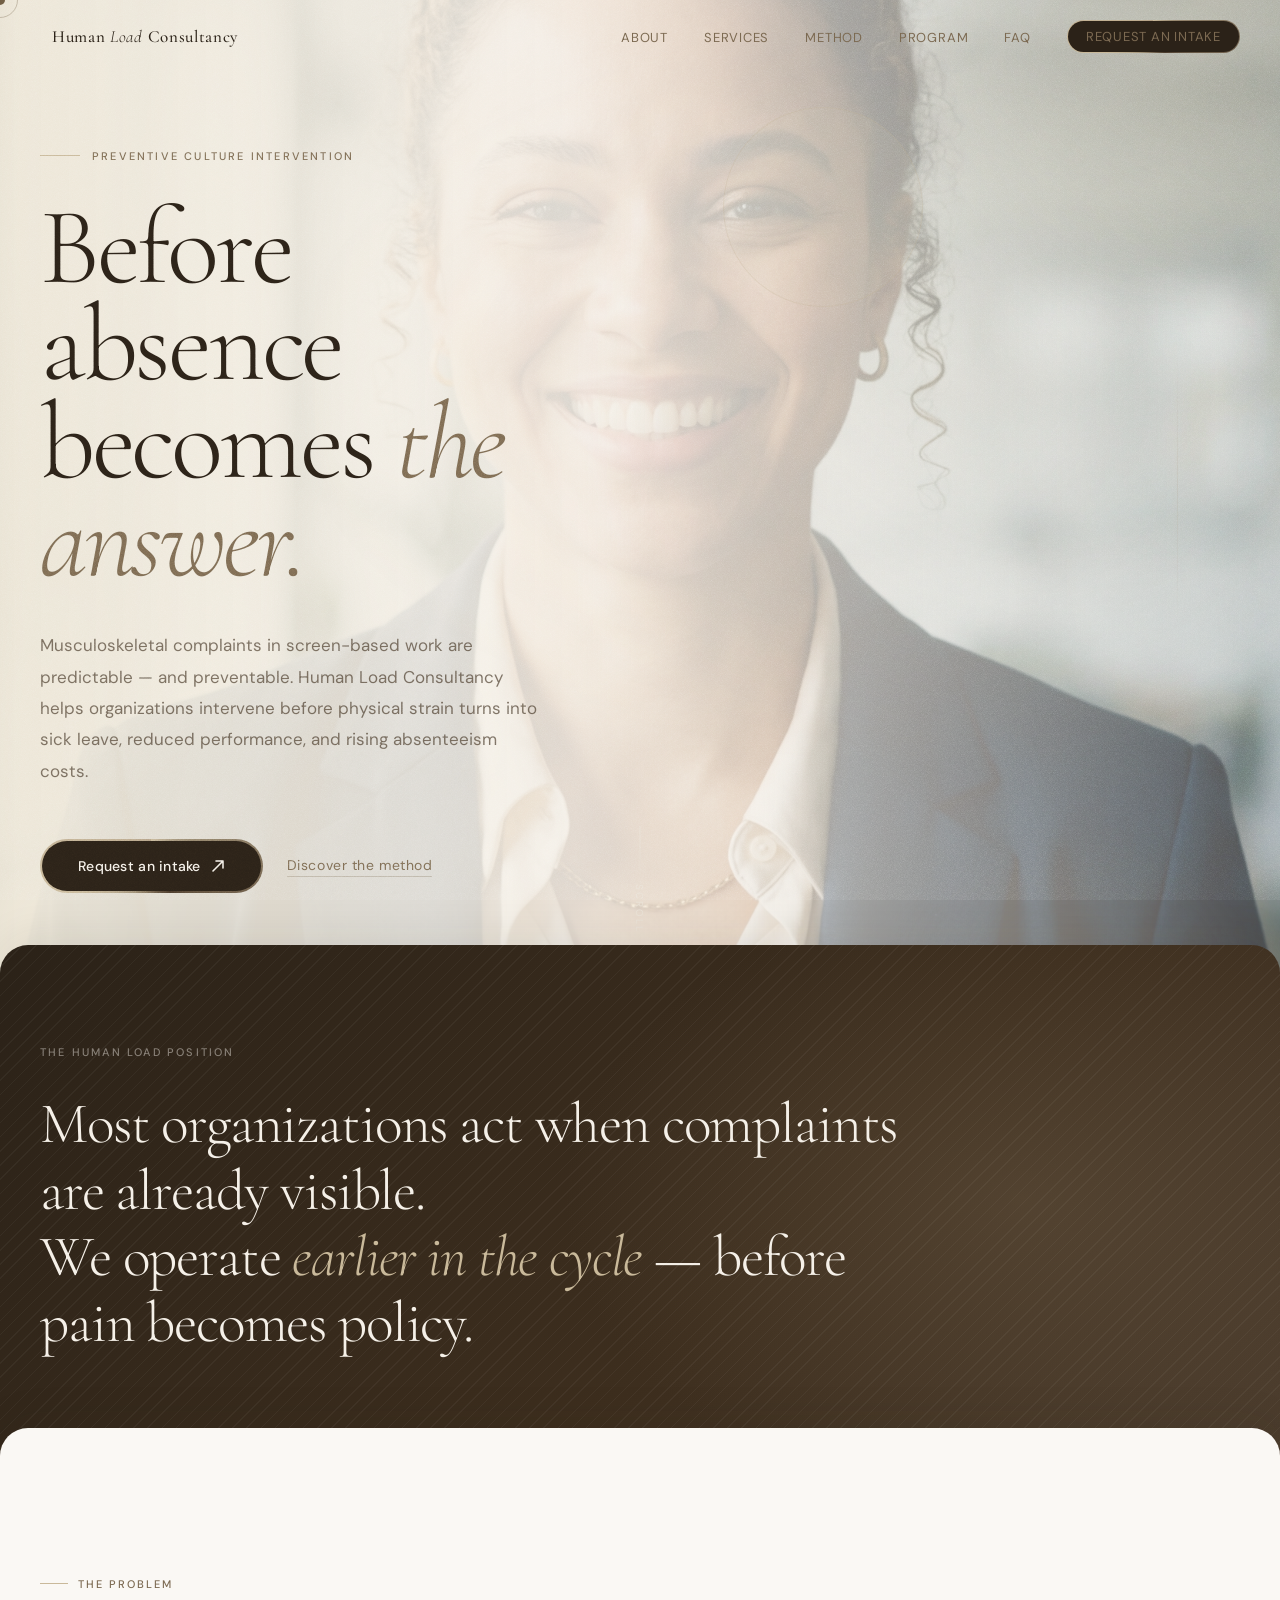
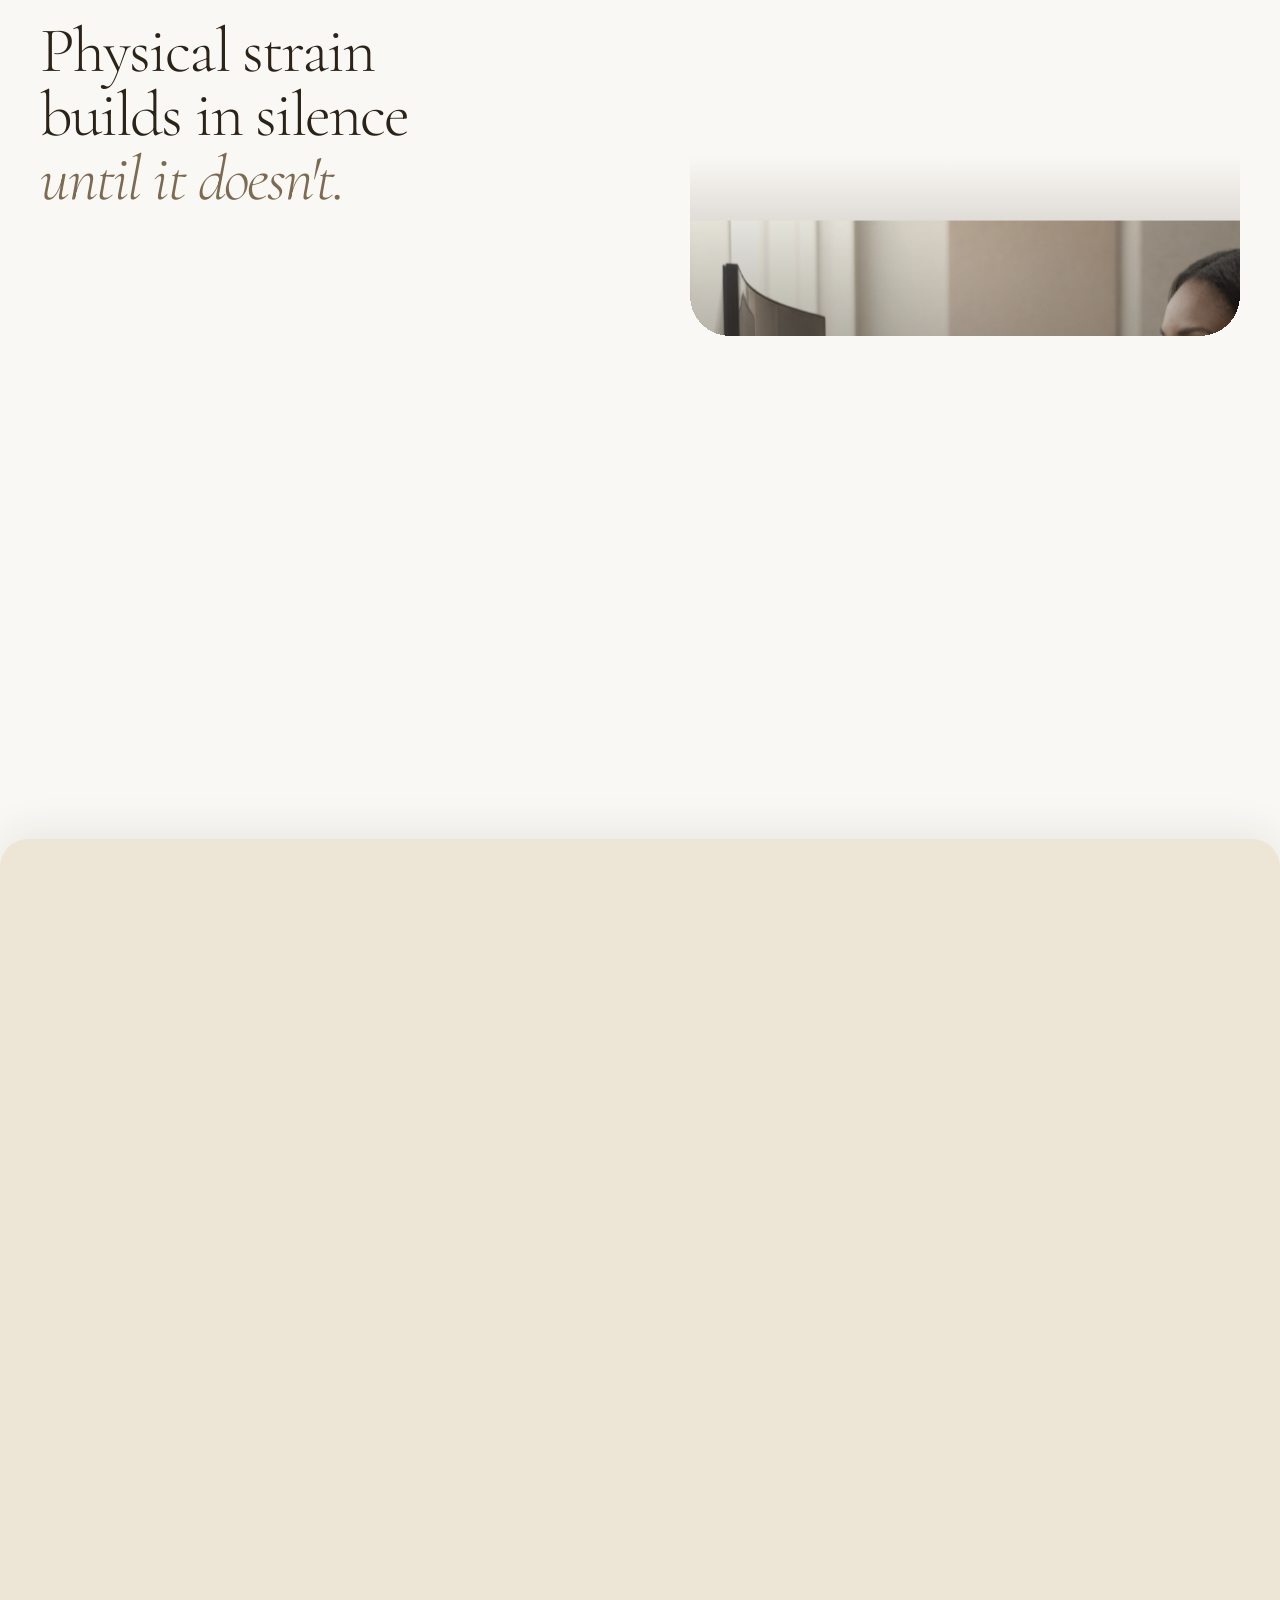
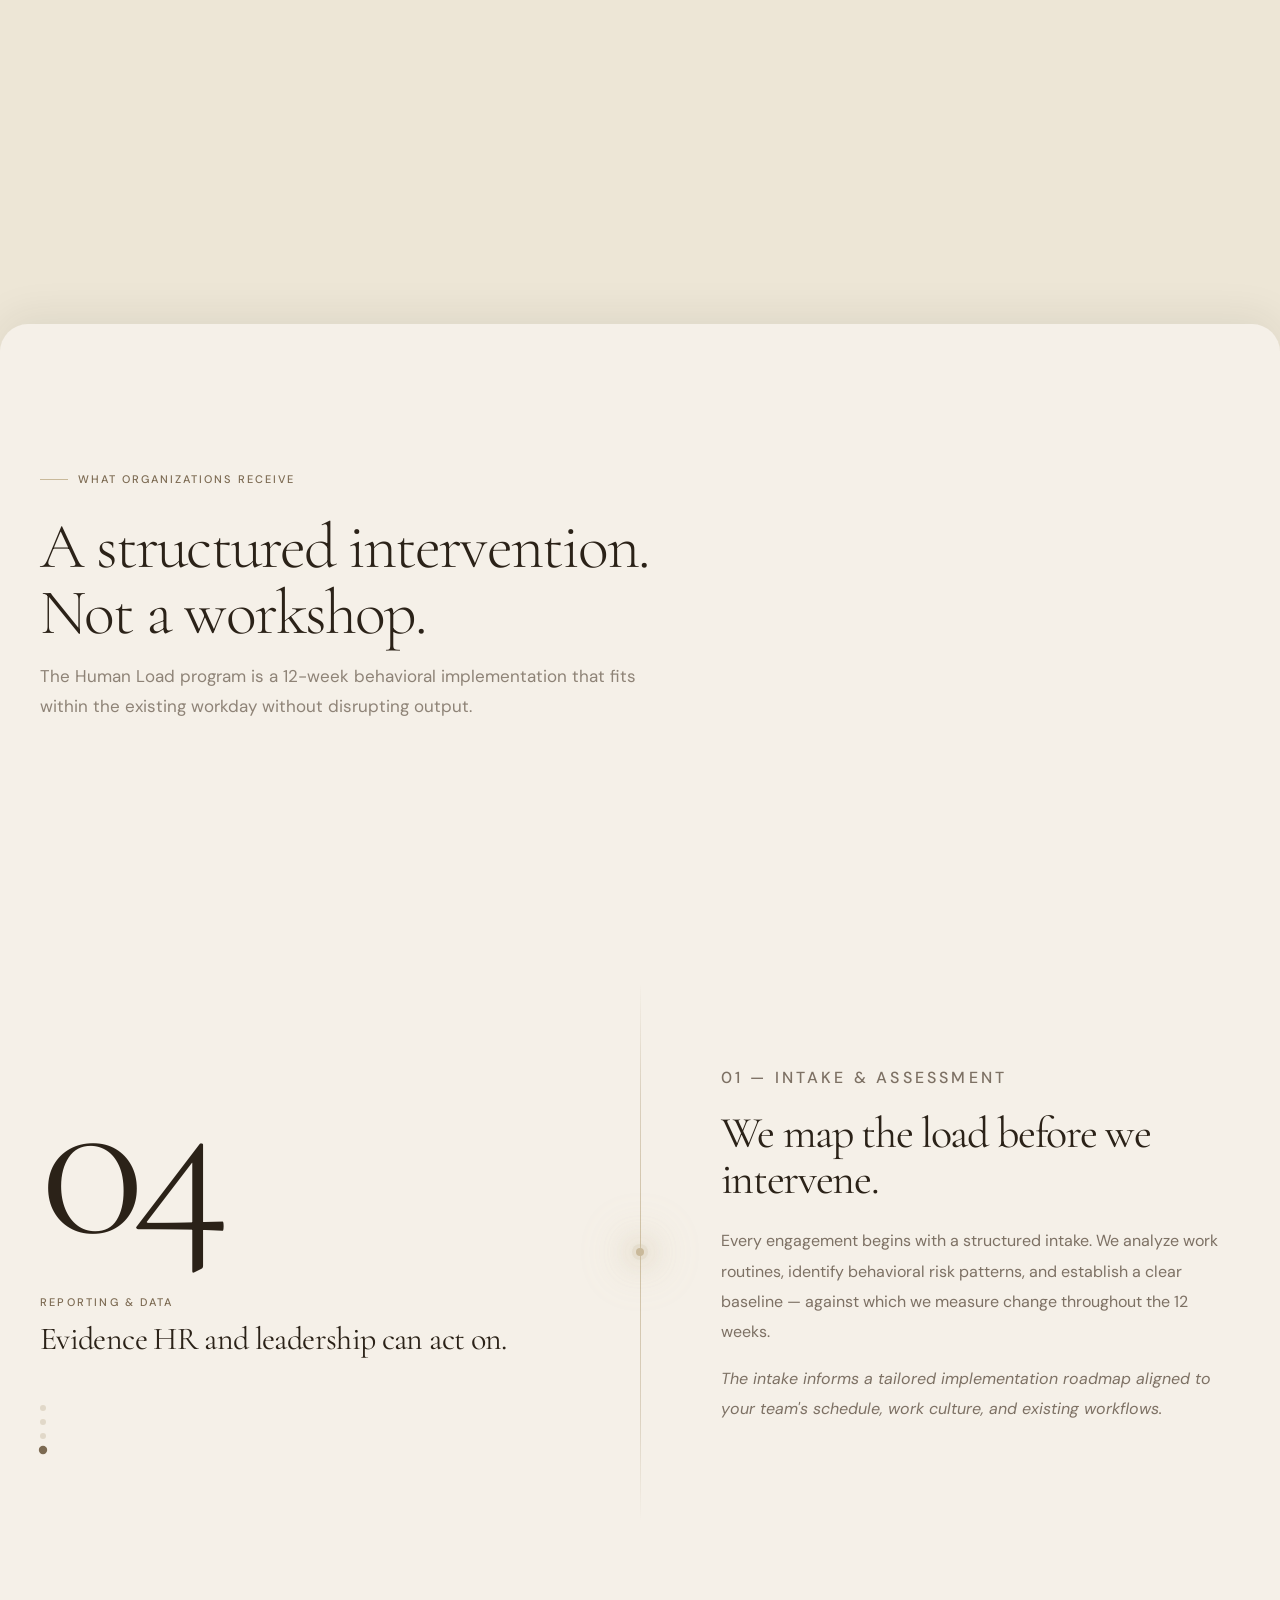
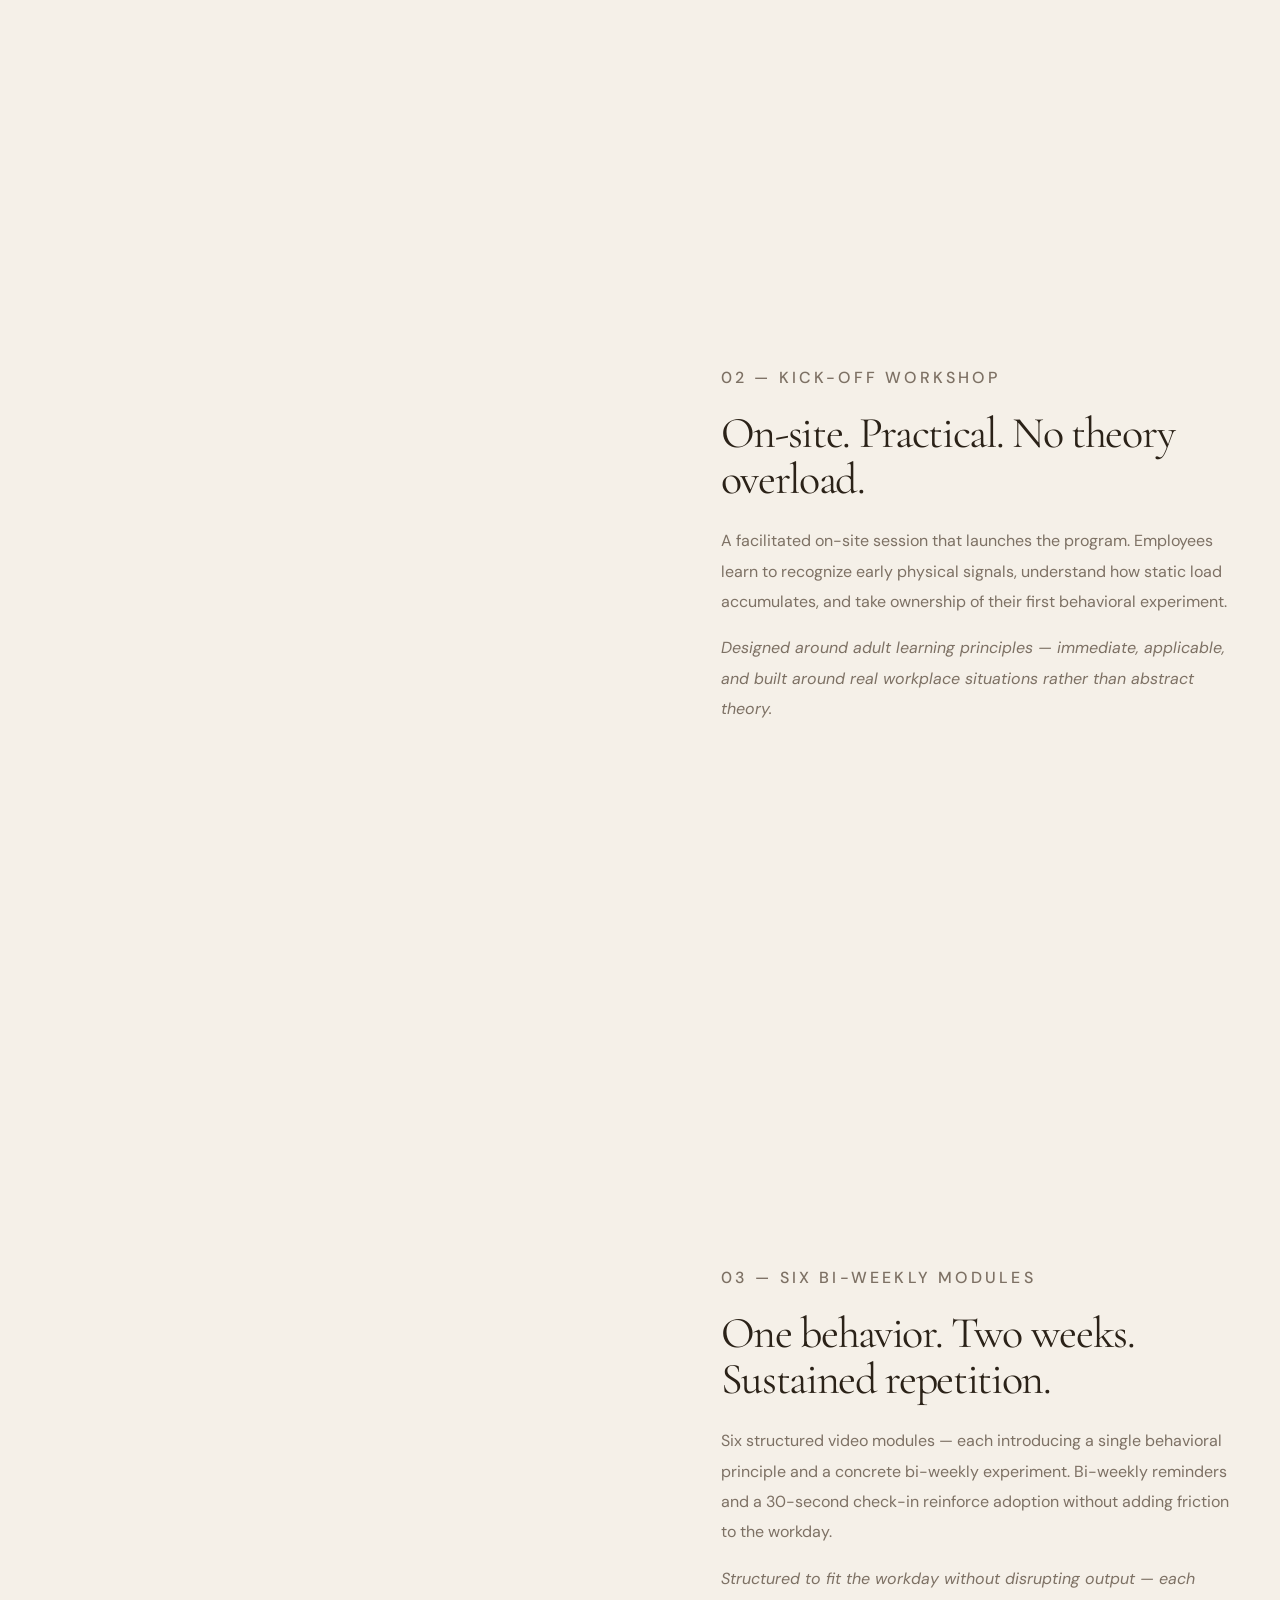
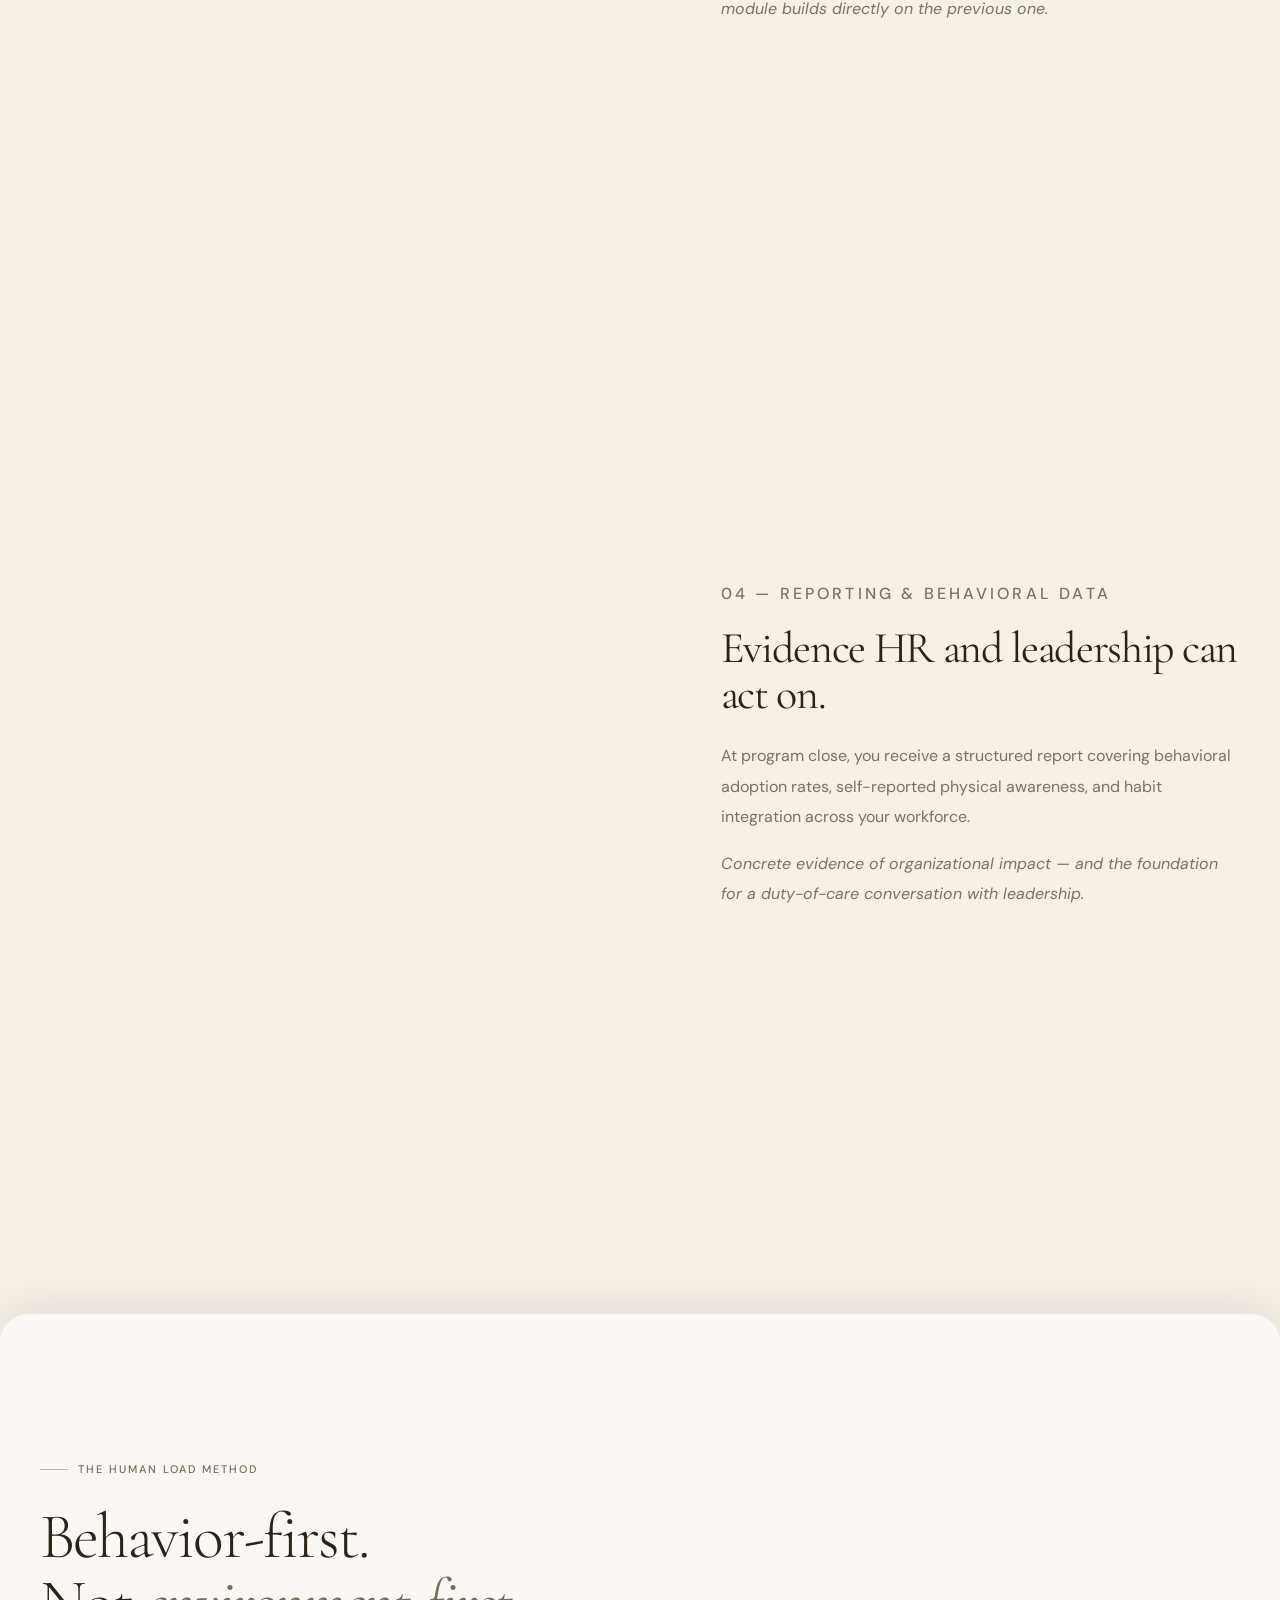
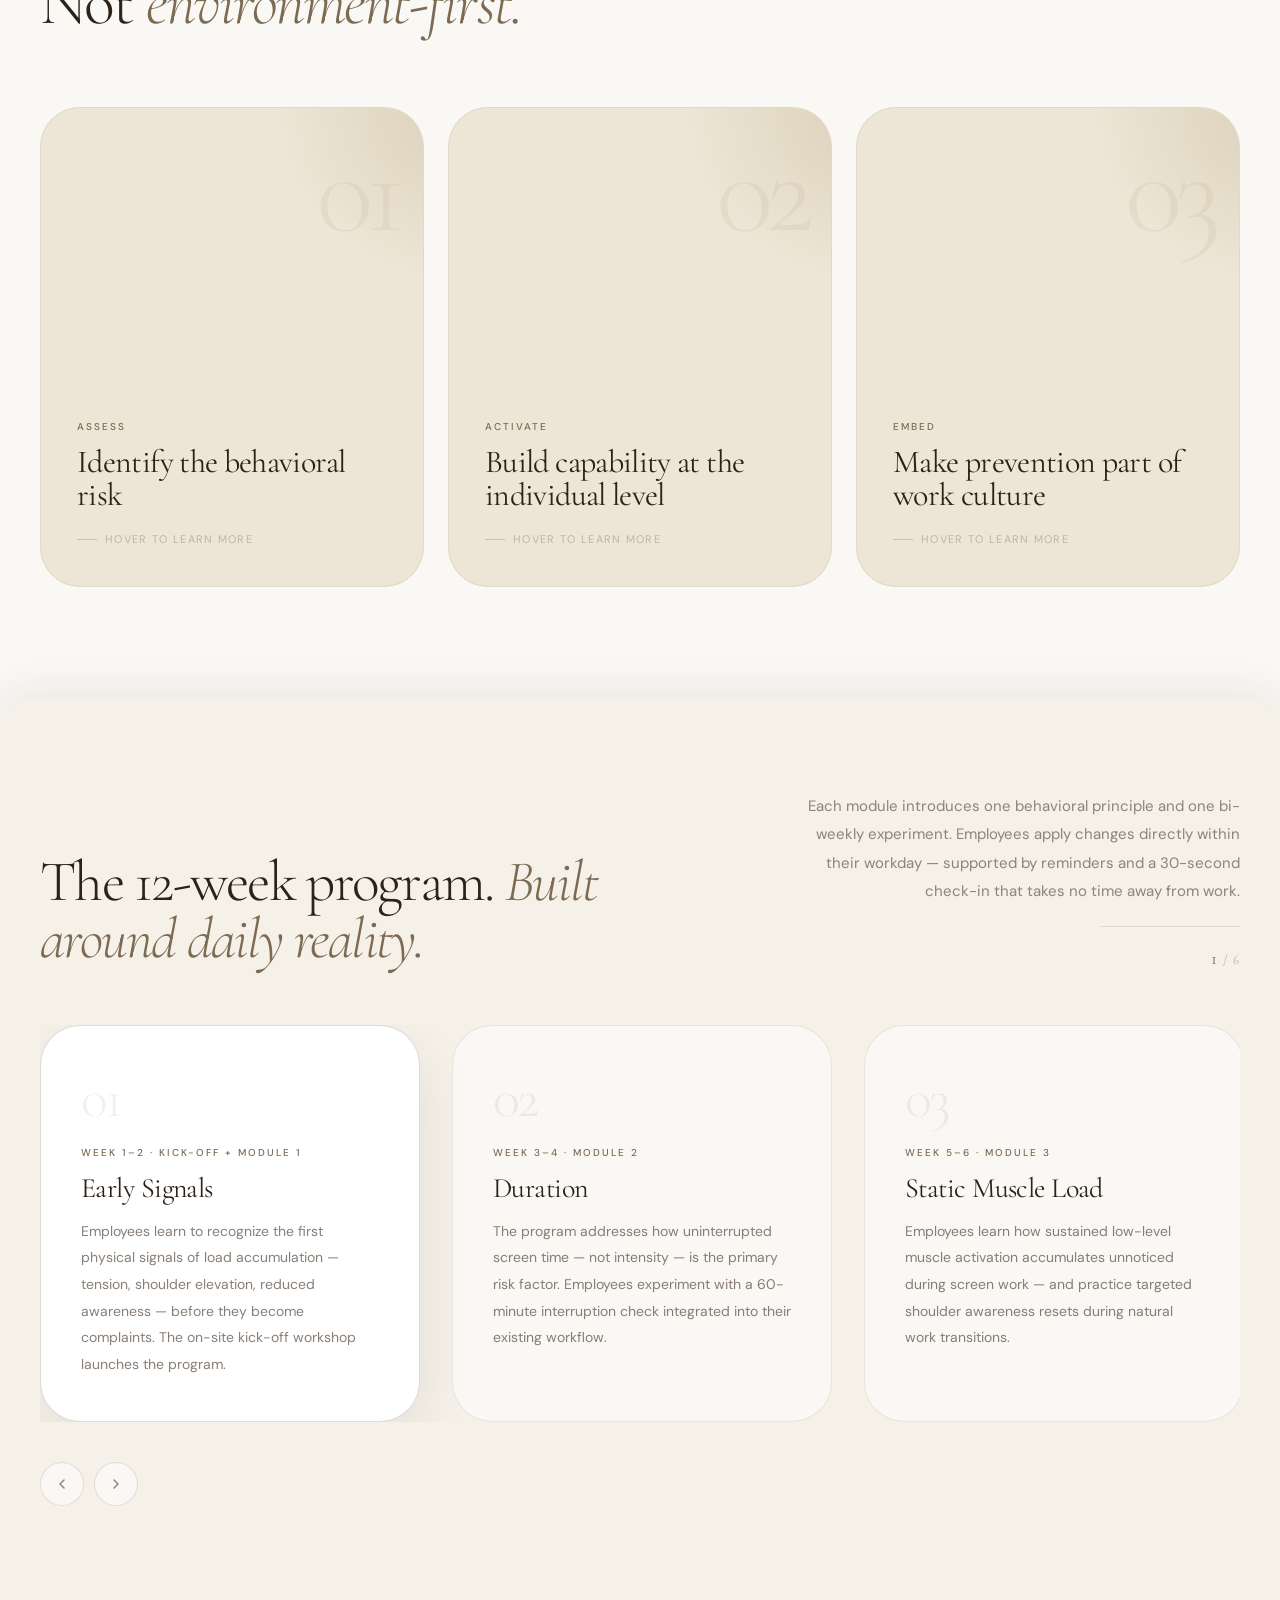
==== index.html @ 4b27b833 "fix: correct stats with verified sources, remove unclear 'four phases' reference, fix founder name s" ====
<!DOCTYPE html>
<html lang="en">
<head>
<meta charset="UTF-8">
<meta name="viewport" content="width=device-width, initial-scale=1.0">
<title>HLC | Human Load Consultancy</title>

<link rel="preconnect" href="https://fonts.googleapis.com">
<link rel="preconnect" href="https://fonts.gstatic.com" crossorigin>
<link rel="icon" type="image/png" href="favicon.png">
<link href="https://fonts.googleapis.com/css2?family=Cormorant+Garamond:ital,wght@0,300;0,400;0,500;0,600;1,300;1,400&family=DM+Sans:wght@300;400;500&display=swap" rel="stylesheet">
<style>
:root {
  --cream:      #f5f0e8;
  --parchment:  #ede6d6;
  --warm-white: #faf8f4;
  --sand:       #c9b99a;
  --sand-mid:   #b3a085;
  --bark:       #7c6a52;
  --umber:      #4a3b2c;
  --ink:        #2b2218;
  --fog-mid:    rgba(75,59,44,.14);
  --r-md: 28px;
  --r-lg: 40px;
  --ease-out: cubic-bezier(.16,1,.3,1);
}
*, *::before, *::after { box-sizing: border-box; margin: 0; padding: 0; }
html { scroll-behavior: smooth; }
body {
  font-family: 'DM Sans', sans-serif;
  background-color: #f5f0e8;
  color: var(--umber);
  overflow-x: hidden;
  -webkit-font-smoothing: antialiased;
}
a { color: inherit; text-decoration: none; }
img { display: block; max-width: 100%; }
body::before {
  content: '';
  position: fixed; inset: 0;
  z-index: 999; pointer-events: none; opacity: .30; mix-blend-mode: overlay;
  background-image: url("data:image/svg+xml,%3Csvg viewBox='0 0 512 512' xmlns='http://www.w3.org/2000/svg'%3E%3Cfilter id='p'%3E%3CfeTurbulence type='fractalNoise' baseFrequency='0.65' numOctaves='4' stitchTiles='stitch'/%3E%3CfeColorMatrix type='saturate' values='0'/%3E%3C/filter%3E%3Crect width='100%25' height='100%25' filter='url(%23p)'/%3E%3C/svg%3E");
  background-size: 256px 256px;
}
.container { width: min(1200px, calc(100% - 56px)); margin: 0 auto; }
.section { padding: 140px 0; }

.statement, .about-section, .about-hlc, .services-section, .approach-section, .faq-section, .cta-section, footer {
  position: relative;
  z-index: 2;
}
.about-section { background: var(--warm-white); }
.about-hlc { background: var(--parchment); }
.services-section { background: var(--cream); }
.approach-section { background: var(--warm-white); }
.faq-section { background: var(--warm-white); }
.cta-section { background: var(--parchment); position: relative; overflow: hidden; }
.cta-section::before { content: ''; position: absolute; inset: -15%; background: url('services.jpg') center/cover no-repeat; opacity: .09; filter: sepia(30%); pointer-events: none; z-index: 0; transform: translateY(var(--parallax-y, 0px)); transition: transform 0s linear; }
.cta-section .container { position: relative; z-index: 1; }

.cursor {
  position: fixed; width: 10px; height: 10px;
  background: var(--bark); border-radius: 50%;
  pointer-events: none; z-index: 9999;
  transform: translate(-50%,-50%);
  transition: width .35s var(--ease-out), height .35s var(--ease-out);
  mix-blend-mode: multiply;
}
.cursor-ring {
  position: fixed; width: 36px; height: 36px;
  border: 1px solid rgba(124,106,82,.35); border-radius: 50%;
  pointer-events: none; z-index: 9998;
  transform: translate(-50%,-50%);
  transition: width .35s var(--ease-out), height .35s var(--ease-out);
}
.nav-wrap {
  position: fixed; top: 0; left: 0; width: 100%; z-index: 1000;
  transition: background .4s, backdrop-filter .4s, box-shadow .4s;
}
.nav-wrap.scrolled {
  background: rgba(250,248,244,.88);
  backdrop-filter: blur(18px);
  box-shadow: 0 1px 0 var(--fog-mid);
}
.nav {
  display: flex; align-items: center; justify-content: space-between;
  padding: 20px 0; transition: padding .4s var(--ease-out);
}
.nav-wrap.scrolled .nav { padding: 14px 0; }
.logo { display: flex; align-items: center; }
.logo-img { height: 52px; width: auto; display: block; transition: height .4s var(--ease-out), opacity .25s; }
.nav-wrap.scrolled .logo-img { height: 40px; }
.logo:hover .logo-img { opacity: .82; }
.logo-name {
  font-family: 'Cormorant Garamond', serif;
  font-size: 17px;
  font-weight: 500;
  letter-spacing: .04em;
  color: var(--ink);
  margin-left: 12px;
  line-height: 1;
}
.logo-name em {
  font-style: italic;
  font-weight: 300;
}
.nav-links { display: flex; align-items: center; gap: 36px; list-style: none; }
.nav-links a {
  font-size: 13px; font-weight: 400; letter-spacing: .06em;
  text-transform: uppercase; color: var(--bark); transition: color .25s;
}
.nav-links a:hover { color: var(--ink); }
.nav-cta {
  display: inline-flex; align-items: center; gap: 0;
  padding: 6px 6px 6px 22px;
  background: linear-gradient(90deg, #3a2a1c 0%, #6b4f35 50%, #f3f3f2 100%);
  color: var(--ink) !important; border-radius: 999px;
  font-size: 13px !important; font-weight: 500 !important;
  letter-spacing: .04em !important; text-transform: none !important;
  transition: box-shadow .3s, transform .3s !important;
  box-shadow: 0 2px 16px rgba(43,34,24,.18);
}
.nav-cta:hover {
  transform: translateY(-1px) !important;
  box-shadow: 0 8px 28px rgba(43,34,24,.28) !important;
}
.nav-cta svg { display: none; }
.nav-cta::after {
  content: '↗';
  display: flex;
  align-items: center;
  justify-content: center;
  width: 34px; height: 34px;
  background: #f3f3f2;
  border-radius: 50%;
  font-size: 14px;
  color: var(--ink);
  margin-left: 16px;
  flex-shrink: 0;
  transition: background .3s, transform .3s;
}
.nav-cta:hover::after {
  background: var(--cream);
  transform: rotate(45deg);
}
.hero {
  position: sticky; top: 0;
  min-height: 100vh;
  display: flex; align-items: flex-start;
  overflow: hidden; background: var(--cream);
  z-index: 0;
}
.hero-layer { position: absolute; inset: -15%; will-change: transform; z-index: 2; }
.hero-photo {
  position: absolute;
  inset: -40%;
  background: url('front_photo_of_a_light_brown_s_Nano_Banana_Pro_66948.jpg') center/cover no-repeat;
  will-change: transform;
  z-index: 0;
}
.hero-bg {
  position: absolute; inset: 0; z-index: 1;
  background:
    linear-gradient(90deg, rgba(237,230,214,.96) 0%, rgba(245,240,232,.88) 45%, rgba(250,248,244,.3) 100%),
    radial-gradient(ellipse 80% 60% at 70% 40%, rgba(201,185,154,.25) 0%, transparent 65%);
}
.hero-shape { position: absolute; border-radius: 50%; will-change: transform; }
.hero-shape-1 { width: 700px; height: 700px; right: -100px; top: -200px; background: radial-gradient(circle, rgba(201,185,154,.28) 0%, transparent 70%); }
.hero-shape-2 { width: 400px; height: 400px; right: 200px; bottom: -100px; background: radial-gradient(circle, rgba(179,160,133,.2) 0%, transparent 70%); }
.hero-shape-3 { width: 200px; height: 200px; left: 55%; top: 20%; background: rgba(212,200,178,.12); border: 1px solid rgba(180,162,130,.18); }
.hero-line {
  position: absolute; right: 8%; top: 50%; transform: translateY(-50%);
  width: 1px; height: 0;
  background: linear-gradient(180deg, transparent, rgba(124,106,82,.25), transparent);
  transition: height 1.8s var(--ease-out) .8s;
}
.hero-line.visible { height: 280px; }
.hero-content { position: relative; z-index: 3; padding: 140px 0 80px; will-change: transform; }
.eyebrow {
  display: inline-flex; align-items: center; gap: 12px;
  font-size: 11px; font-weight: 500; letter-spacing: .2em;
  text-transform: uppercase; color: var(--bark); margin-bottom: 36px;
  opacity: 0; transform: translateY(16px);
  transition: opacity .8s var(--ease-out) .2s, transform .8s var(--ease-out) .2s;
}
.eyebrow::before { content: ''; display: block; width: 40px; height: 1px; background: var(--sand); }
.hero-content.loaded .eyebrow { opacity: 1; transform: none; }
.hero h1 {
  font-family: 'Cormorant Garamond', serif; font-weight: 300;
  font-size: clamp(62px, 8.5vw, 130px); line-height: .9;
  letter-spacing: -.03em; color: var(--ink); max-width: 11ch; margin-bottom: 40px;
  opacity: 0; transform: translateY(24px);
  transition: opacity 1s var(--ease-out) .4s, transform 1s var(--ease-out) .4s;
}
.hero h1 em { font-style: italic; font-weight: 300; color: var(--bark); }
.hero-content.loaded h1 { opacity: 1; transform: none; }
.hero-body {
  max-width: 500px; font-size: 17px; line-height: 1.85;
  color: rgba(74,59,44,.72); margin-bottom: 52px;
  opacity: 0; transform: translateY(20px);
  transition: opacity .9s var(--ease-out) .65s, transform .9s var(--ease-out) .65s;
}
.hero-content.loaded .hero-body { opacity: 1; transform: none; }
.hero-actions {
  display: flex; align-items: center; gap: 24px; flex-wrap: wrap;
  opacity: 0; transform: translateY(16px);
  transition: opacity .8s var(--ease-out) .85s, transform .8s var(--ease-out) .85s;
}
.hero-content.loaded .hero-actions { opacity: 1; transform: none; }
.btn-primary {
  display: inline-flex; align-items: center; gap: 10px;
  padding: 16px 36px; background: var(--umber); color: var(--cream);
  border-radius: 999px; font-size: 14px; font-weight: 500; letter-spacing: .02em;
  transition: background .3s, transform .3s var(--ease-out), box-shadow .3s;
}
.btn-primary:hover { background: var(--ink); transform: translateY(-2px); box-shadow: 0 12px 32px rgba(43,34,24,.22); }
.btn-primary svg { transition: transform .3s var(--ease-out); }
.btn-primary:hover svg { transform: translate(3px,-3px); }
.btn-ghost {
  display: inline-flex; align-items: center; gap: 8px;
  font-size: 14px; color: var(--bark); letter-spacing: .04em;
  border-bottom: 1px solid rgba(124,106,82,.3); padding-bottom: 2px;
  transition: color .25s, border-color .25s;
}
.btn-ghost:hover { color: var(--ink); border-color: var(--ink); }

@property --btn-angle {
  syntax: '<angle>';
  inherits: false;
  initial-value: 0deg;
}
@keyframes btn-border-spin {
  to { --btn-angle: 360deg; }
}
.btn-intake {
  display: inline-flex; align-items: center; gap: 10px;
  padding: 16px 36px;
  border: 2px solid transparent;
  background:
    linear-gradient(#2b2218, #2b2218) padding-box,
    conic-gradient(from var(--btn-angle), #c9b99a 0%, #4a3b2c 40%, #c9b99a 70%, #b3a085 100%) border-box;
  color: #f5f0e8; border-radius: 999px;
  font-size: 14px; font-weight: 500; letter-spacing: .02em;
  animation: btn-border-spin 3s linear infinite;
  transition: transform .3s var(--ease-out), box-shadow .3s;
}
.btn-intake:hover { transform: translateY(-2px); box-shadow: 0 12px 32px rgba(43,34,24,.3); }
.btn-intake svg { transition: transform .3s var(--ease-out); }
.btn-intake:hover svg { transform: translate(3px,-3px); }
.nav-links .btn-intake { padding: 7px 18px; font-size: 13px; border-width: 1.5px; }

.scroll-indicator {
  position: absolute; bottom: 40px; left: 50%; transform: translateX(-50%);
  display: flex; flex-direction: column; align-items: center; gap: 10px;
  opacity: 0; animation: fadeInUp .8s var(--ease-out) 1.6s forwards;
}
.scroll-indicator span { font-size: 10px; letter-spacing: .2em; text-transform: uppercase; color: var(--sand-mid); writing-mode: vertical-rl; }
.scroll-line { width: 1px; height: 48px; background: linear-gradient(180deg, var(--sand-mid), transparent); animation: scrollPulse 2.4s ease-in-out infinite 1.8s; }
@keyframes scrollPulse { 0%,100%{opacity:.4;}50%{opacity:1;} }
@keyframes fadeInUp { from{opacity:0;transform:translateX(-50%) translateY(12px);}to{opacity:1;transform:translateX(-50%) translateY(0);} }

.statement {
  background: linear-gradient(135deg, #2b2218 0%, #3d2e1e 60%, #4a3b2c 100%);
  padding: 100px 0; overflow: hidden;
}
.statement::after {
  content: ''; position: absolute; inset: 0; pointer-events: none;
  background-image: repeating-linear-gradient(
    -45deg,
    rgba(255,255,255,1) 0px,
    rgba(255,255,255,1) 1px,
    transparent 1px,
    transparent 10px
  );
  opacity: 0.04;
}
.statement::before { content: ''; position: absolute; inset: 0; background: radial-gradient(ellipse 60% 100% at 80% 50%, rgba(124,106,82,.3) 0%, transparent 60%); }
.statement-inner { position: relative; max-width: 900px; }
.statement-label { font-size: 11px; font-weight: 500; letter-spacing: .2em; text-transform: uppercase; color: rgba(245,240,232,.45); margin-bottom: 32px; }
.statement blockquote { font-family: 'Cormorant Garamond', serif; font-weight: 300; font-size: clamp(32px, 4.5vw, 58px); line-height: 1.15; letter-spacing: -.02em; color: var(--cream); }
.statement blockquote em { font-style: italic; color: var(--sand); }

.section-tag { display: inline-flex; align-items: center; gap: 10px; font-size: 11px; font-weight: 500; letter-spacing: .18em; text-transform: uppercase; color: var(--bark); margin-bottom: 28px; }
.section-tag::before { content: ''; display: block; width: 28px; height: 1px; background: var(--sand); }

.about-grid { display: grid; grid-template-columns: 1fr 1fr; gap: 100px; align-items: start; }
.about-right-wrap { display: flex; flex-direction: column; gap: 48px; }
.about-img-block { position: relative; border-radius: var(--r-lg); overflow: hidden; }
.about-img-block img { width: 100%; height: 360px; object-fit: cover; object-position: center 30%; display: block; filter: sepia(18%) saturate(85%); }
.about-img-block::after { content: ''; position: absolute; inset: 0; background: linear-gradient(180deg, transparent 50%, rgba(43,34,24,.35) 100%); pointer-events: none; }
.about-left h2 { font-family: 'Cormorant Garamond', serif; font-weight: 300; font-size: clamp(40px, 5vw, 68px); line-height: 1.0; letter-spacing: -.03em; color: var(--ink); }
.about-left h2 em { font-style: italic; color: var(--bark); }
.about-right { padding-top: 8px; }
.about-right .lead { font-size: 20px; line-height: 1.75; color: var(--umber); margin-bottom: 24px; font-weight: 300; }
.about-right p { font-size: 16px; line-height: 1.9; color: rgba(74,59,44,.7); margin-bottom: 18px; }
.about-stats { margin-top: 60px; display: grid; grid-template-columns: 1fr 1fr; gap: 16px; }
.stat-card { padding: 28px; background: var(--parchment); border-radius: var(--r-md); border: 1px solid rgba(180,162,130,.2); transition: transform .4s var(--ease-out), box-shadow .4s; }
.stat-card:hover { transform: translateY(-4px); box-shadow: 0 20px 48px rgba(74,59,44,.08); }
.stat-number { font-family: 'Cormorant Garamond', serif; font-size: 36px; font-weight: 300; line-height: 1; color: var(--ink); letter-spacing: -.04em; }
.stat-label { font-size: 13px; color: var(--bark); margin-top: 6px; line-height: 1.5; }

/* ABOUT HLC */
.about-hlc-grid { display: grid; grid-template-columns: 1fr 1fr; gap: 100px; align-items: start; }
.about-hlc-img { position: relative; border-radius: var(--r-lg); overflow: hidden; }
.about-hlc-img img { width: 100%; height: 480px; object-fit: cover; object-position: center 20%; display: block; filter: sepia(15%) saturate(90%); }
.about-hlc-img::after { content: ''; position: absolute; inset: 0; background: linear-gradient(180deg, transparent 60%, rgba(237,230,214,.5) 100%); pointer-events: none; }
.about-hlc-img-caption { position: absolute; bottom: 24px; left: 28px; font-size: 11px; letter-spacing: .1em; text-transform: uppercase; color: var(--bark); opacity: .75; }
.about-hlc-left h2 { font-family: 'Cormorant Garamond', serif; font-weight: 300; font-size: clamp(36px, 4.5vw, 58px); line-height: 1.05; letter-spacing: -.03em; color: var(--ink); }
.about-hlc-left h2 em { font-style: italic; color: var(--bark); }
.about-hlc-right .lead { font-size: 20px; line-height: 1.75; color: var(--umber); margin-bottom: 24px; font-weight: 300; }
.about-hlc-right p { font-size: 16px; line-height: 1.9; color: rgba(74,59,44,.7); margin-bottom: 18px; }
.about-credentials { display: flex; gap: 0; margin-top: 48px; border-top: 1px solid rgba(180,162,130,.3); padding-top: 36px; }
.credential { flex: 1; padding-right: 24px; border-right: 1px solid rgba(180,162,130,.2); margin-right: 24px; }
.credential:last-child { border-right: none; margin-right: 0; padding-right: 0; }
.credential-title { font-family: 'Cormorant Garamond', serif; font-size: 20px; font-weight: 400; letter-spacing: -.02em; color: var(--ink); margin-bottom: 4px; }
.credential-sub { font-size: 12px; color: var(--bark); letter-spacing: .04em; }

/* SERVICES SCROLL TRACKER */
.services-section .section-header { max-width: 680px; margin-bottom: 80px; }
.services-section h2 { font-family: 'Cormorant Garamond', serif; font-weight: 300; font-size: clamp(38px, 5vw, 64px); line-height: 1.02; letter-spacing: -.03em; color: var(--ink); margin-bottom: 16px; }
.services-section .section-sub { font-size: 17px; color: rgba(74,59,44,.6); max-width: 50ch; line-height: 1.8; }
.svc-tracker { display: grid; grid-template-columns: 1fr 1px 1fr; gap: 0; align-items: start; }
.svc-sticky { position: sticky; top: 0; height: 100vh; display: flex; flex-direction: column; justify-content: center; padding-right: 80px; }
.svc-big-num { font-family: 'Cormorant Garamond', serif; font-size: clamp(120px, 18vw, 220px); font-weight: 300; line-height: 1; letter-spacing: -.06em; color: var(--ink); transition: opacity .4s var(--ease-out); }
.svc-big-label { font-size: 11px; font-weight: 500; letter-spacing: .2em; text-transform: uppercase; color: var(--bark); margin-top: 24px; transition: opacity .4s var(--ease-out); }
.svc-big-title { font-family: 'Cormorant Garamond', serif; font-size: 32px; font-weight: 400; letter-spacing: -.02em; color: var(--ink); margin-top: 12px; line-height: 1.1; transition: opacity .4s var(--ease-out); }
.svc-divider { position: sticky; top: 0; height: 100vh; display: flex; align-items: center; justify-content: center; }
.svc-divider-line { width: 1px; height: 60%; background: linear-gradient(180deg, transparent 0%, rgba(180,162,130,.4) 20%, rgba(201,185,154,.9) 50%, rgba(180,162,130,.4) 80%, transparent 100%); position: relative; }
.svc-divider-line::before { content: ''; position: absolute; left: 50%; top: 50%; transform: translate(-50%, -50%); width: 8px; height: 8px; background: var(--sand); border-radius: 50%; box-shadow: 0 0 0 4px rgba(201,185,154,.2), 0 0 24px 8px rgba(201,185,154,.35), 0 0 48px 16px rgba(201,185,154,.15); animation: glowPulse 3s ease-in-out infinite; }
@keyframes glowPulse {
  0%, 100% { box-shadow: 0 0 0 4px rgba(201,185,154,.2), 0 0 24px 8px rgba(201,185,154,.35), 0 0 48px 16px rgba(201,185,154,.15); }
  50% { box-shadow: 0 0 0 4px rgba(201,185,154,.3), 0 0 32px 12px rgba(201,185,154,.5), 0 0 64px 24px rgba(201,185,154,.25); }
}
.svc-items { padding-left: 80px; }
.svc-item { min-height: 100vh; display: flex; flex-direction: column; justify-content: center; padding: 80px 0; opacity: .3; transform: translateY(20px); transition: opacity .6s var(--ease-out), transform .6s var(--ease-out); }
.svc-item.active { opacity: 1; transform: translateY(0); }
.svc-item-label { font-size: 10px; font-weight: 500; letter-spacing: .2em; text-transform: uppercase; color: var(--bark); margin-bottom: 20px; }
.svc-item h3 { font-family: 'Cormorant Garamond', serif; font-weight: 400; font-size: clamp(28px, 3.5vw, 44px); line-height: 1.05; letter-spacing: -.03em; color: var(--ink); margin-bottom: 24px; }
.svc-item p { font-size: 16px; line-height: 1.9; color: rgba(74,59,44,.7); margin-bottom: 16px; max-width: 48ch; }
.svc-item-detail { font-size: 14px; line-height: 1.8; color: rgba(74,59,44,.5); max-width: 46ch; font-style: italic; }
.svc-dots { display: flex; flex-direction: column; gap: 8px; margin-top: 48px; }
.svc-dot { width: 6px; height: 6px; border-radius: 50%; background: rgba(180,162,130,.3); transition: background .4s, transform .4s; }
.svc-dot.active { background: var(--bark); transform: scale(1.4); }

/* METHOD FLIP CARDS */
.approach-section .section-header { margin-bottom: 72px; }
.approach-section h2 { font-family: 'Cormorant Garamond', serif; font-weight: 300; font-size: clamp(38px, 5vw, 64px); line-height: 1.02; letter-spacing: -.03em; color: var(--ink); max-width: 18ch; margin-bottom: 0; }
.approach-section h2 em { font-style: italic; color: var(--bark); }
.flip-grid { display: grid; grid-template-columns: repeat(3, 1fr); gap: 24px; }
.flip-card { height: 480px; perspective: 1200px; cursor: pointer; }
.flip-card-inner { position: relative; width: 100%; height: 100%; transform-style: preserve-3d; transition: transform .7s cubic-bezier(.4,0,.2,1); }
.flip-card:hover .flip-card-inner, .flip-card.flipped .flip-card-inner { transform: rotateY(180deg); }
.flip-front, .flip-back { position: absolute; inset: 0; border-radius: var(--r-lg); backface-visibility: hidden; -webkit-backface-visibility: hidden; overflow: hidden; }
.flip-front { background: var(--parchment); border: 1px solid rgba(180,162,130,.2); display: flex; flex-direction: column; justify-content: flex-end; padding: 40px 36px; }
.flip-front-bg { position: absolute; inset: 0; background: radial-gradient(ellipse 80% 60% at 110% 0%, rgba(201,185,154,.5) 0%, transparent 60%); pointer-events: none; }
.flip-front-num { font-family: 'Cormorant Garamond', serif; font-size: 120px; font-weight: 300; line-height: 1; letter-spacing: -.06em; color: rgba(180,162,130,.15); position: absolute; top: 24px; right: 24px; }
.flip-front-label { font-size: 10px; font-weight: 500; letter-spacing: .2em; text-transform: uppercase; color: var(--bark); margin-bottom: 12px; }
.flip-front h3 { font-family: 'Cormorant Garamond', serif; font-weight: 400; font-size: 32px; line-height: 1.05; letter-spacing: -.02em; color: var(--ink); }
.flip-front-hint { margin-top: 20px; font-size: 11px; letter-spacing: .12em; text-transform: uppercase; color: rgba(124,106,82,.4); display: flex; align-items: center; gap: 8px; }
.flip-front-hint::before { content: ''; display: block; width: 20px; height: 1px; background: rgba(124,106,82,.3); }
.flip-back {
  background: linear-gradient(145deg, #5a3f28 0%, #4a3b2c 50%, #3a2a1c 100%);
  border: 1px solid rgba(180,162,130,.15); transform: rotateY(180deg);
  display: flex; flex-direction: column; justify-content: center; padding: 44px 36px;
}
.flip-back-label { font-size: 10px; font-weight: 500; letter-spacing: .2em; text-transform: uppercase; color: var(--sand); margin-bottom: 20px; }
.flip-back p { font-size: 15px; line-height: 1.9; color: rgba(245,240,232,.75); margin-bottom: 28px; }
.flip-back-divider { width: 40px; height: 1px; background: rgba(201,185,154,.3); margin-bottom: 24px; }
.flip-back-org-label { font-size: 10px; font-weight: 500; letter-spacing: .2em; text-transform: uppercase; color: rgba(201,185,154,.5); margin-bottom: 12px; }
.flip-back-org { font-family: 'Cormorant Garamond', serif; font-size: 20px; font-weight: 300; font-style: italic; line-height: 1.5; color: var(--sand); }

/* TRAJECTORY */
.trajectory-section {
  background: #f5f0e8;
  position: relative;
}
.trajectory-section::after { content: none; }
.trajectory-section::before { content: none; }
.trajectory-scroll-wrapper { height: 1000vh; position: relative; }
.trajectory-sticky { position: sticky; top: 0; height: 100vh; overflow: hidden; display: flex; flex-direction: column; justify-content: center; }
.trajectory-sticky .container { position: relative; z-index: 2; }
.trajectory-header { display: grid; grid-template-columns: 1fr 1fr; gap: 80px; align-items: end; margin-bottom: 56px; }
.trajectory-header h2 { font-family: 'Cormorant Garamond', serif; font-weight: 300; font-size: clamp(36px, 4.5vw, 60px); line-height: 1.0; letter-spacing: -.03em; color: var(--ink); }
.trajectory-header h2 em { font-style: italic; color: var(--bark); }
.trajectory-header-right { display: flex; flex-direction: column; align-items: flex-end; gap: 20px; }
.trajectory-header p { font-size: 15px; line-height: 1.9; color: rgba(74,59,44,.6); max-width: 44ch; text-align: right; }
.traj-progress-bar { width: 140px; height: 1px; background: rgba(74,59,44,.12); position: relative; border-radius: 999px; overflow: hidden; }
.traj-progress-fill { position: absolute; left: 0; top: 0; bottom: 0; width: 0%; background: var(--bark); border-radius: 999px; transition: width .3s linear; }
.traj-counter { font-family: 'Cormorant Garamond', serif; font-size: 13px; color: rgba(74,59,44,.4); letter-spacing: .1em; }
.traj-counter span { color: var(--bark); font-size: 18px; }
.trajectory-track-outer { overflow: hidden; perspective: 1400px; }
.trajectory-track { display: flex; gap: 32px; will-change: transform; padding-right: 80px; }
.traj-card {
  flex: 0 0 380px; min-height: 320px; padding: 44px 40px;
  border: 1px solid rgba(74,59,44,.1); border-radius: var(--r-lg);
  background: rgba(255,255,255,.5);
  transition: border-color .6s, background .6s, transform .7s cubic-bezier(.16,1,.3,1), opacity .6s, box-shadow .6s;
  transform: rotateY(18deg) translateZ(-80px) scale(.88);
  opacity: .35; will-change: transform, opacity;
}
.traj-card.active { border-color: rgba(74,59,44,.18); background: #fff; transform: rotateY(0deg) translateZ(0px) scale(1); opacity: 1; box-shadow: 0 20px 60px rgba(43,34,24,.08); }
.traj-card.prev { transform: rotateY(12deg) translateZ(-40px) scale(.93); opacity: .5; }
.traj-card.next { transform: rotateY(-18deg) translateZ(-80px) scale(.88); opacity: .35; }
.traj-card-num { font-family: 'Cormorant Garamond', serif; font-size: 56px; font-weight: 300; line-height: 1; color: rgba(74,59,44,.08); letter-spacing: -.05em; margin-bottom: 20px; display: block; }
.traj-card-week { font-size: 10px; font-weight: 500; letter-spacing: .2em; text-transform: uppercase; color: var(--bark); margin-bottom: 14px; display: block; }
.traj-card h4 { font-family: 'Cormorant Garamond', serif; font-size: 28px; font-weight: 400; letter-spacing: -.02em; color: var(--ink); margin-bottom: 14px; line-height: 1.1; }
.traj-card p { font-size: 14px; line-height: 1.9; color: rgba(74,59,44,.65); }
.traj-nav { display: flex; gap: 10px; margin-top: 40px; }
.traj-btn { width: 44px; height: 44px; border-radius: 50%; border: 1px solid rgba(74,59,44,.14); background: rgba(255,255,255,.5); color: rgba(74,59,44,.6); display: flex; align-items: center; justify-content: center; cursor: pointer; transition: background .3s, border-color .3s, color .3s, transform .3s var(--ease-out); }
.traj-btn:hover { background: var(--parchment); border-color: rgba(74,59,44,.2); color: var(--ink); transform: scale(1.08); }
.traj-btn:disabled { opacity: .2; pointer-events: none; }

.faq-section h2 { font-family: 'Cormorant Garamond', serif; font-weight: 300; font-size: clamp(38px, 4.5vw, 60px); letter-spacing: -.03em; color: var(--ink); margin-bottom: 64px; }
.faq-section h2 em { font-style: italic; color: var(--bark); }
.faq-list { max-width: 860px; }
.faq-item { border-bottom: 1px solid rgba(180,162,130,.22); }
.faq-item summary { list-style: none; cursor: pointer; padding: 28px 0; display: flex; justify-content: space-between; align-items: center; font-size: 17px; font-weight: 400; color: var(--ink); letter-spacing: -.01em; transition: color .25s; }
.faq-item summary::-webkit-details-marker { display: none; }
.faq-item summary:hover { color: var(--bark); }
.faq-icon { width: 24px; height: 24px; border: 1px solid rgba(180,162,130,.35); border-radius: 50%; flex-shrink: 0; transition: background .3s, border-color .3s; position: relative; }
.faq-item[open] .faq-icon { background: var(--umber); border-color: var(--umber); }
.faq-icon::before, .faq-icon::after { content: ''; position: absolute; width: 10px; height: 1px; background: var(--bark); top: 50%; left: 50%; transform: translate(-50%,-50%); transition: transform .3s var(--ease-out); }
.faq-item[open] .faq-icon::before, .faq-item[open] .faq-icon::after { background: var(--cream); }
.faq-icon::after { transform: translate(-50%,-50%) rotate(90deg); }
.faq-item[open] .faq-icon::after { transform: translate(-50%,-50%) rotate(0deg); }
.faq-item p { font-size: 15px; line-height: 1.9; color: rgba(74,59,44,.65); padding-bottom: 28px; max-width: 64ch; }

.cta-inner { text-align: center; max-width: 800px; margin: 0 auto; }
.cta-inner .section-tag { justify-content: center; }
.cta-inner h2 { font-family: 'Cormorant Garamond', serif; font-weight: 300; font-size: clamp(44px, 6vw, 82px); line-height: .95; letter-spacing: -.04em; color: var(--ink); margin-bottom: 28px; }
.cta-inner h2 em { font-style: italic; color: var(--bark); }
.cta-inner p { font-size: 17px; line-height: 1.85; color: rgba(74,59,44,.65); margin-bottom: 48px; }
.cta-actions { display: flex; align-items: center; justify-content: center; gap: 20px; flex-wrap: wrap; }
.cta-form { width: 100%; max-width: 640px; margin: 0 auto; text-align: left; }
.cta-form-row { display: grid; grid-template-columns: 1fr 1fr; gap: 16px; margin-bottom: 16px; }
.cta-form-field { display: flex; flex-direction: column; gap: 6px; margin-bottom: 16px; }
.cta-form-row .cta-form-field { margin-bottom: 0; }
.cta-form-field label { font-size: 12px; font-weight: 500; letter-spacing: .06em; text-transform: uppercase; color: var(--bark); }
.cta-form-optional { font-weight: 400; text-transform: none; letter-spacing: 0; color: rgba(124,106,82,.5); }
.cta-form-field input,
.cta-form-field select,
.cta-form-field textarea {
  background: rgba(255,255,255,.7); border: 1px solid rgba(180,162,130,.3); border-radius: 10px;
  padding: 12px 16px; font-family: 'DM Sans', sans-serif; font-size: 14px; color: var(--ink);
  outline: none; transition: border-color .25s, box-shadow .25s; -webkit-appearance: none;
}
.cta-form-field input:focus,
.cta-form-field select:focus,
.cta-form-field textarea:focus { border-color: var(--bark); box-shadow: 0 0 0 3px rgba(124,106,82,.12); }
.cta-form-field textarea { resize: vertical; min-height: 100px; }
.cta-form .btn-intake { margin-top: 8px; }

footer {
  background: #faf8f4;
  padding: 60px 0 40px; position: relative;
  border-top: 1px solid rgba(180,162,130,.2);
}
footer::before { content: none; }
.footer-inner { display: flex; align-items: center; justify-content: space-between; flex-wrap: wrap; gap: 24px; position: relative; z-index: 1; }
.footer-logo-img { height: 52px; width: auto; opacity: .85; }
.footer-copy { font-size: 12px; color: rgba(74,59,44,.4); letter-spacing: .04em; }
.footer-links { display: flex; gap: 28px; list-style: none; }
.footer-links a { font-size: 12px; letter-spacing: .06em; text-transform: uppercase; color: rgba(74,59,44,.5); transition: color .25s; }
.footer-links a:hover { color: var(--ink); }

.reveal { opacity: 0; transform: translateY(36px); transition: opacity .9s var(--ease-out), transform .9s var(--ease-out); }
.reveal.delay-1 { transition-delay: .1s; }
.reveal.delay-2 { transition-delay: .22s; }
.reveal.delay-3 { transition-delay: .36s; }
.reveal.visible { opacity: 1; transform: none; }
.reveal-left { opacity: 0; transform: translateX(-32px); transition: opacity 1s var(--ease-out), transform 1s var(--ease-out); }
.reveal-left.visible { opacity: 1; transform: none; }

/* PARALLAX & DEPTH */
.parallax-img { 
  position: relative; overflow: hidden; 
}
.parallax-img img { 
  width: 100%; height: 100%; object-fit: cover; 
  will-change: transform; 
  transition: transform 0s linear;
}

/* Card-stacking z-index volgorde */
.statement { z-index: 2; }
.about-section { z-index: 3; }
.about-hlc { z-index: 5; }
.services-section { z-index: 6; }
.approach-section { z-index: 7; }
.trajectory-section { z-index: 8; }
.faq-section { z-index: 9; }
.cta-section { z-index: 10; }
footer { z-index: 11; }

/* Kaartdiepte-effect bij binnenscroll */
.statement, .about-section, .about-hlc, .services-section, .approach-section, .trajectory-section, .faq-section, .cta-section, footer {
  border-radius: 28px 28px 0 0;
  margin-top: -28px;
  box-shadow: 0 -8px 40px rgba(43,34,24,.08);
}

/* Foto parallax blok in about-hlc — sticky terwijl tekst scrolt */
.about-hlc-grid {
  display: grid;
  grid-template-columns: 1fr 1fr;
  gap: 100px;
  align-items: start;
}
.about-hlc-left {
  position: sticky;
  top: 120px;
}

/* Parallax op ergo.jpg */
.about-img-block {
  overflow: hidden;
  border-radius: var(--r-lg);
}
.about-img-block img {
  transform: scale(1.15);
  transition: transform 0s linear;
  will-change: transform;
}

/* Scale-in op stat cards */
.stat-card {
  transition: transform .6s var(--ease-out), box-shadow .6s, opacity .6s;
  opacity: 0;
  transform: translateY(24px) scale(.97);
}
.stat-card.visible {
  opacity: 1;
  transform: translateY(0) scale(1);
}

/* CTA foto dieper verankerd */
.cta-section::before {
  transform: scale(1.12);
  transition: transform 0s linear;
  will-change: transform;
}
  
@media (max-width: 1080px) {
  .about-grid, .about-hlc-grid { grid-template-columns: 1fr; gap: 48px; }
  /* Remove sticky on about-hlc photo column so it doesn't overlap text */
  .about-hlc-left { position: static; }
  .trajectory-header { grid-template-columns: 1fr; gap: 24px; }
  .trajectory-header-right { align-items: flex-start; }
  .trajectory-header p { text-align: left; }
  .flip-grid { grid-template-columns: 1fr; }
  .flip-card { height: auto; perspective: none; }
  .flip-card-inner { transform: none !important; }
  .flip-back { position: relative; transform: none; backface-visibility: visible; -webkit-backface-visibility: visible; margin-top: 8px; border-radius: var(--r-lg); }
  .flip-front { position: relative; backface-visibility: visible; -webkit-backface-visibility: visible; }
  .diff-grid { grid-template-columns: 1fr; }
  .svc-tracker { grid-template-columns: 1fr; }
  .svc-sticky { display: none; }
  .svc-divider { display: none; }
  .svc-items { padding-left: 0; }
  .svc-item { min-height: auto; opacity: 1; transform: none; padding: 48px 0; border-bottom: 1px solid rgba(180,162,130,.18); }
}
@media (max-width: 720px) {
  .container { width: calc(100% - 32px); }
  .nav-links { display: none; }
  .nav-hamburger { display: flex; }
  .about-stats { grid-template-columns: 1fr 1fr; }
  .hero-line { display: none; }
  .section { padding: 100px 0; }
  .statement { padding: 72px 0; }
  .cta-form-row { grid-template-columns: 1fr; }

  /* Program carousel → vertical card stack */
  .trajectory-scroll-wrapper { height: auto; }
  .trajectory-sticky { position: static; height: auto; overflow: visible; }
  .trajectory-track-outer { overflow: visible; perspective: none; }
  .trajectory-track { flex-direction: column; gap: 16px; padding-right: 0; transform: none !important; }
  .traj-card { flex: 0 0 auto; width: 100%;
    transform: none !important; opacity: 1 !important;
    border-color: rgba(74,59,44,.14); background: #fff;
    box-shadow: 0 4px 20px rgba(43,34,24,.06); }
  .traj-nav { display: none; }
  .traj-progress-bar, .traj-counter { display: none; }

  /* Hero: stronger overlay + smaller headline for narrow screens */
  .hero-bg {
    background:
      linear-gradient(180deg, rgba(237,230,214,.97) 0%, rgba(237,230,214,.92) 60%, rgba(245,240,232,.80) 100%),
      radial-gradient(ellipse 80% 60% at 70% 40%, rgba(201,185,154,.25) 0%, transparent 65%);
  }
  .hero h1 { font-size: clamp(44px, 11vw, 72px); }
  .hero-body { font-size: 15px; }
  .hero-content { padding: 120px 0 60px; }

  /* Touch targets: ensure links & buttons are at least 44px */
  .btn-primary, .btn-intake, .btn-ghost { min-height: 44px; }
  .btn-ghost { padding-bottom: 0; display: inline-flex; align-items: center; }
  .faq-item summary { min-height: 44px; }
  .traj-btn { width: 44px; height: 44px; }
  .footer-links a { min-height: 44px; display: inline-flex; align-items: center; }
}

/* Disable custom cursor on touch/no-hover devices */
@media (hover: none) {
  .cursor, .cursor-ring { display: none; }
}

/* Hamburger button — hidden on desktop */
.nav-hamburger {
  display: none;
  flex-direction: column;
  justify-content: center;
  align-items: center;
  gap: 5px;
  width: 44px; height: 44px;
  background: none; border: none; cursor: pointer;
  padding: 0; z-index: 1002; flex-shrink: 0;
}
.nav-hamburger span {
  display: block;
  width: 22px; height: 1.5px;
  background: var(--ink);
  transition: transform .35s var(--ease-out), opacity .25s;
  transform-origin: center;
}
.nav-wrap.scrolled .nav-hamburger span { background: var(--ink); }
.nav-hamburger.open span:nth-child(1) { transform: translateY(6.5px) rotate(45deg); }
.nav-hamburger.open span:nth-child(2) { opacity: 0; transform: scaleX(0); }
.nav-hamburger.open span:nth-child(3) { transform: translateY(-6.5px) rotate(-45deg); }

/* Full-screen mobile menu */
.mobile-menu {
  position: fixed; inset: 0; z-index: 1001;
  background: var(--ink);
  display: flex;
  flex-direction: column;
  justify-content: center;
  align-items: flex-start;
  padding: 80px 40px 60px;
  opacity: 0; visibility: hidden;
  transition: opacity .4s var(--ease-out), visibility .4s;
  pointer-events: none;
}
.mobile-menu.open {
  opacity: 1; visibility: visible;
  pointer-events: auto;
}
.mobile-menu-close {
  position: absolute; top: 20px; right: 20px;
  width: 44px; height: 44px;
  background: rgba(245,240,232,.07);
  border: 1px solid rgba(245,240,232,.14);
  border-radius: 50%;
  color: rgba(245,240,232,.8); font-size: 16px;
  cursor: pointer;
  display: flex; align-items: center; justify-content: center;
  transition: background .25s, color .25s;
  font-family: 'DM Sans', sans-serif;
}
.mobile-menu-close:hover { background: rgba(245,240,232,.14); color: var(--cream); }
.mobile-nav { width: 100%; }
.mobile-nav ul { list-style: none; display: flex; flex-direction: column; gap: 4px; }
.mobile-nav li { opacity: 0; transform: translateY(16px); transition: opacity .4s var(--ease-out), transform .4s var(--ease-out); }
.mobile-menu.open .mobile-nav li:nth-child(1) { opacity: 1; transform: none; transition-delay: .08s; }
.mobile-menu.open .mobile-nav li:nth-child(2) { opacity: 1; transform: none; transition-delay: .14s; }
.mobile-menu.open .mobile-nav li:nth-child(3) { opacity: 1; transform: none; transition-delay: .20s; }
.mobile-menu.open .mobile-nav li:nth-child(4) { opacity: 1; transform: none; transition-delay: .26s; }
.mobile-menu.open .mobile-nav li:nth-child(5) { opacity: 1; transform: none; transition-delay: .32s; }
.mobile-menu.open .mobile-nav li:nth-child(6) { opacity: 1; transform: none; transition-delay: .40s; }
.mobile-nav a {
  font-family: 'Cormorant Garamond', serif;
  font-size: clamp(34px, 9vw, 52px); font-weight: 300;
  letter-spacing: -.02em; color: rgba(245,240,232,.55);
  transition: color .25s;
  display: block; padding: 8px 0;
  min-height: 44px; line-height: 1.25;
}
.mobile-nav a:hover { color: var(--cream); }
.mobile-nav-cta {
  font-family: 'DM Sans', sans-serif !important;
  font-size: 13px !important; font-weight: 500 !important;
  letter-spacing: .06em !important; text-transform: uppercase !important;
  color: rgba(245,240,232,.75) !important;
  display: inline-flex !important; align-items: center !important;
  border: 1px solid rgba(245,240,232,.18) !important;
  border-radius: 999px !important;
  padding: 12px 28px !important;
  margin-top: 8px !important; min-height: 44px !important;
  transition: background .25s, color .25s !important;
}
.mobile-nav-cta:hover {
  background: rgba(245,240,232,.07) !important;
  color: var(--cream) !important;
}
.mobile-menu-divider {
  width: 40px; height: 1px;
  background: rgba(245,240,232,.12);
  margin: 28px 0;
}
</style>
<link rel="icon" type="image/png" href="favicon.png"></head>

  <body>

<div class="cursor" id="cursor"></div>
<div class="cursor-ring" id="cursorRing"></div>

<header class="nav-wrap" id="navWrap">
  <div class="container">
    <nav class="nav">
  <a href="#" class="logo">
  
  <span class="logo-name">Human <em>Load</em> Consultancy</span>
</a>
      <ul class="nav-links">
        <li><a href="#about-hlc">About</a></li>
        <li><a href="#services">Services</a></li>
        <li><a href="#approach">Method</a></li>
        <li><a href="#trajectory">Program</a></li>
        <li><a href="#faq">FAQ</a></li>
      <li><a href="mailto:info@humanloadconsultancy.com" class="btn-intake">Request an intake</a></li>
      </ul>
      <button class="nav-hamburger" id="navHamburger" aria-label="Open menu" aria-expanded="false">
        <span></span>
        <span></span>
        <span></span>
      </button>
    </nav>
  </div>
</header>

<div class="mobile-menu" id="mobileMenu" aria-hidden="true">
  <button class="mobile-menu-close" id="mobileMenuClose" aria-label="Close menu">✕</button>
  <nav class="mobile-nav">
    <ul>
      <li><a href="#about-hlc">About</a></li>
      <li><a href="#services">Services</a></li>
      <li><a href="#approach">Method</a></li>
      <li><a href="#trajectory">Program</a></li>
      <li><a href="#faq">FAQ</a></li>
    </ul>
    <div class="mobile-menu-divider"></div>
    <ul>
      <li><a href="mailto:info@humanloadconsultancy.com" class="mobile-nav-cta">Request an intake</a></li>
    </ul>
  </nav>
</div>

<section class="hero" id="hero">
  <div class="hero-photo" id="heroBg"></div>
  <div class="hero-bg"></div>
  <div class="hero-layer" id="heroLayer1">
    <div class="hero-shape hero-shape-1"></div>
    <div class="hero-shape hero-shape-2"></div>
    <div class="hero-shape hero-shape-3"></div>
  </div>
  <div class="hero-line" id="heroLine"></div>
  <div class="container">
    <div class="hero-content" id="heroContent">
      <p class="eyebrow">Preventive Culture Intervention</p>
      <h1>Before absence<br>becomes <em>the answer.</em></h1>
      <p class="hero-body">Musculoskeletal complaints in screen-based work are predictable — and preventable. Human Load Consultancy helps organizations intervene before physical strain turns into sick leave, reduced performance, and rising absenteeism costs.</p>
      <div class="hero-actions">
        <a href="mailto:info@humanloadconsultancy.com" class="btn-intake">Request an intake <svg width="14" height="14" viewBox="0 0 14 14" fill="none"><path d="M2 12L12 2M12 2H5M12 2v7" stroke="currentColor" stroke-width="1.5" stroke-linecap="round" stroke-linejoin="round"/></svg></a>
        <a href="#about" class="btn-ghost">Discover the method</a>
      </div>
    </div>
  </div>
  <div class="scroll-indicator">
    <div class="scroll-line"></div>
    <span>Scroll</span>
  </div>
</section>

<section class="statement">
  <div class="container">
    <div class="statement-inner">
      <p class="statement-label reveal-left">The Human Load position</p>
      <blockquote class="reveal-left" style="transition-delay:.12s">
        Most organizations act when complaints are already visible.<br>
        We operate <em>earlier in the cycle</em> — before pain becomes policy.
      </blockquote>
    </div>
  </div>
</section>

<section class="about-section section" id="about">
  <div class="container">
    <div class="about-grid">
      <div class="about-left">
        <p class="section-tag reveal">The problem</p>
        <h2 class="reveal delay-1">Physical strain<br>builds in silence<br><em>until it doesn't.</em></h2>
        <div class="about-stats reveal delay-2">
          <div class="stat-card">
            <div class="stat-number">#1</div>
            <div class="stat-label">Across the EU, musculoskeletal complaints are a leading cause of work disability and sickness absence.</div>
          </div>
          <div class="stat-card">
            <div class="stat-number">60%</div>
            <div class="stat-label">Three in five workers in the EU report musculoskeletal complaints. The most common work-related health problem in Europe.</div>
          </div>
          <div class="stat-card">
            <div class="stat-number">69%</div>
            <div class="stat-label">Of people who recover from low back pain experience a recurrence within twelve months. Prolonged sitting is among the strongest predictors.</div>
          </div>
          <div class="stat-card">
            <div class="stat-number">2%</div>
            <div class="stat-label">Of EU gross domestic product is lost annually to musculoskeletal-related productivity loss.</div>
          </div>
        </div>
        <p class="reveal" style="font-size:12px;color:rgba(74,59,44,.4);margin-top:16px;">Sources: EU-OSHA, Bevan (2015), Da Silva et al. (2019).</p>
      </div>
<div class="about-right">
  <div class="about-right-wrap">
    <div class="about-img-block reveal">
      <img src="ergo.jpg" alt="Screen-based work environment">
    </div>
    <div>
      <p class="lead reveal">Ergonomics addresses the workstation. Human Load addresses what happens within it.</p>
      <p class="reveal delay-1">In screen-based work, physical complaints are rarely caused by intensity. They are caused by duration, repetition, and the absence of variation — day after day, across an entire workforce.</p>
      <p class="reveal delay-2">By the time HR becomes aware of a problem, the pattern has typically been building for months. Employees have normalized discomfort. Managers have not been equipped to act. And the cost — in sick leave, lost productivity, and staff turnover — is already accumulating.</p>
</div>
  </div>
</div>
    </div>
  </div>
</section>


<section class="about-hlc section" id="about-hlc">
  <div class="container">
    <div class="about-hlc-grid">
<div class="about-hlc-left">
  <p class="section-tag reveal">About</p>
  <h2 class="reveal delay-1">Founded by a physical therapist who treated screen-based complaints for eight years.<br><em>Every single one preventable.</em></h2>
  <div class="about-hlc-img reveal delay-2">
    <img src="lifestyle.jpg" alt="Crystal Haaswijk — Human Load Consultancy">
    <span class="about-hlc-img-caption">Crystal Haaswijk</span>
  </div>
</div>
      <div class="about-hlc-right">
        <p class="lead reveal">After eight years as a physical therapist, I kept seeing the same patients — different names, same complaints. Neck pain. Shoulder tension. Back problems. Arm issues. All from screen-based work.</p>
        <p class="reveal delay-1">By the time people came to me, the damage was already done. The pattern had been building for months — sometimes years. The advice was always the same. Sit up straight. Adjust your chair. Take breaks. Ergonomics — necessary, but nowhere near enough.</p>
        <p class="reveal delay-2">Human Load Consultancy exists because I believe physical complaints from screen-based work are largely preventable — and that prevention is more effective, more humane, and more economical than treatment. As a physical therapist and lifestyle therapist, I bring clinical expertise to a problem that has always been treated too late, by the wrong people, at the wrong moment.</p>
        <p class="reveal delay-3">The question that kept coming back: what if they had never needed to come at all?</p>
        <div class="about-credentials reveal delay-3">
          <div class="credential">
            <p class="credential-title">Physical Therapist</p>
            <p class="credential-sub">8 years clinical practice</p>
          </div>
          <div class="credential">
            <p class="credential-title">Lifestyle Therapist</p>
            <p class="credential-sub">Behavioral change specialist</p>
          </div>
          <div class="credential">
            <p class="credential-title">Founder</p>
            <p class="credential-sub">Human Load Consultancy</p>
          </div>
        </div>
      </div>
    </div>
  </div>
</section>

<section class="services-section section" id="services">
  <div class="container">
    <div class="section-header">
      <p class="section-tag reveal">What organizations receive</p>
      <h2 class="reveal delay-1">A structured intervention.<br>Not a workshop.</h2>
      <p class="section-sub reveal delay-2">The Human Load program is a 12-week behavioral implementation that fits within the existing workday without disrupting output.</p>
    </div>
    <div class="svc-tracker">
      <div class="svc-sticky">
        <div class="svc-big-num" id="svcNum">01</div>
        <div class="svc-big-label" id="svcLabel">Intake & Assessment</div>
        <div class="svc-big-title" id="svcTitle">We map the load before we intervene.</div>
        <div class="svc-dots">
          <div class="svc-dot active" data-index="0"></div>
          <div class="svc-dot" data-index="1"></div>
          <div class="svc-dot" data-index="2"></div>
          <div class="svc-dot" data-index="3"></div>
        </div>
      </div>
      <div class="svc-divider">
        <div class="svc-divider-line" id="svcDividerLine"></div>
      </div>
      <div class="svc-items" id="svcItems">
        <div class="svc-item active" data-index="0">
          <p class="svc-item-label">01 — Intake & Assessment</p>
          <h3>We map the load before we intervene.</h3>
          <p>Every engagement begins with a structured intake. We analyze work routines, identify behavioral risk patterns, and establish a clear baseline — against which we measure change throughout the 12 weeks.</p>
          <p class="svc-item-detail">The intake informs a tailored implementation roadmap aligned to your team's schedule, work culture, and existing workflows.</p>
        </div>
        <div class="svc-item" data-index="1">
          <p class="svc-item-label">02 — Kick-off Workshop</p>
          <h3>On-site. Practical. No theory overload.</h3>
          <p>A facilitated on-site session that launches the program. Employees learn to recognize early physical signals, understand how static load accumulates, and take ownership of their first behavioral experiment.</p>
          <p class="svc-item-detail">Designed around adult learning principles — immediate, applicable, and built around real workplace situations rather than abstract theory.</p>
        </div>
        <div class="svc-item" data-index="2">
          <p class="svc-item-label">03 — Six Bi-weekly Modules</p>
          <h3>One behavior. Two weeks. Sustained repetition.</h3>
          <p>Six structured video modules — each introducing a single behavioral principle and a concrete bi-weekly experiment. Bi-weekly reminders and a 30-second check-in reinforce adoption without adding friction to the workday.</p>
          <p class="svc-item-detail">Structured to fit the workday without disrupting output — each module builds directly on the previous one.</p>
        </div>
        <div class="svc-item" data-index="3">
          <p class="svc-item-label">04 — Reporting & Behavioral Data</p>
          <h3>Evidence HR and leadership can act on.</h3>
          <p>At program close, you receive a structured report covering behavioral adoption rates, self-reported physical awareness, and habit integration across your workforce.</p>
          <p class="svc-item-detail">Concrete evidence of organizational impact — and the foundation for a duty-of-care conversation with leadership.</p>
        </div>
      </div>
    </div>
  </div>
</section>

<section class="approach-section section" id="approach">
  <div class="container">
    <div class="section-header">
      <p class="section-tag reveal">The Human Load Method</p>
      <h2 class="reveal delay-1">Behavior-first.<br>Not <em>environment-first.</em></h2>
    </div>
    <div class="flip-grid">
      <div class="flip-card reveal">
        <div class="flip-card-inner">
          <div class="flip-front">
            <div class="flip-front-bg"></div>
            <div class="flip-front-num">01</div>
            <p class="flip-front-label">Assess</p>
            <h3>Identify the behavioral risk</h3>
            <p class="flip-front-hint">Hover to learn more</p>
          </div>
          <div class="flip-back">
            <p class="flip-back-label">Assess</p>
            <p>We analyze where physical load accumulates in daily work routines — not just in workstation setup, but in how people actually work: how long, how often, and how they respond to physical signals.</p>
            <div class="flip-back-divider"></div>
            <p class="flip-back-org-label">What this means for your organization</p>
            <p class="flip-back-org">A clear picture of behavioral risk patterns across your workforce — before complaints become visible on sick leave reports.</p>
          </div>
        </div>
      </div>
      <div class="flip-card reveal delay-1">
        <div class="flip-card-inner">
          <div class="flip-front">
            <div class="flip-front-bg"></div>
            <div class="flip-front-num">02</div>
            <p class="flip-front-label">Activate</p>
            <h3>Build capability at the individual level</h3>
            <p class="flip-front-hint">Hover to learn more</p>
          </div>
          <div class="flip-back">
            <p class="flip-back-label">Activate</p>
            <p>Employees develop practical skills: recognizing early physical signals, interrupting static load, and integrating variation into their existing work rhythm — without reducing productivity.</p>
            <div class="flip-back-divider"></div>
            <p class="flip-back-org-label">What this means for your organization</p>
            <p class="flip-back-org">A workforce that self-regulates physical load as part of daily routine — reducing dependency on reactive occupational health interventions.</p>
          </div>
        </div>
      </div>
      <div class="flip-card reveal delay-2">
        <div class="flip-card-inner">
          <div class="flip-front">
            <div class="flip-front-bg"></div>
            <div class="flip-front-num">03</div>
            <p class="flip-front-label">Embed</p>
            <h3>Make prevention part of work culture</h3>
            <p class="flip-front-hint">Hover to learn more</p>
          </div>
          <div class="flip-back">
            <p class="flip-back-label">Embed</p>
            <p>Through structured repetition, behavioral reminders, and data-informed check-ins, preventive habits become embedded in how your organization works — not dependent on individual motivation.</p>
            <div class="flip-back-divider"></div>
            <p class="flip-back-org-label">What this means for your organization</p>
            <p class="flip-back-org">Measurable behavioral adoption, reduced musculoskeletal risk, and a demonstrable duty-of-care investment that HR and leadership can report on.</p>
          </div>
        </div>
      </div>
    </div>
  </div>
</section>

<section class="trajectory-section" id="trajectory">
  <div class="trajectory-scroll-wrapper">
    <div class="trajectory-sticky">
      <div class="container">
        <div class="trajectory-header">
          <h2>The 12-week program. <em>Built around daily reality.</em></h2>
          <div class="trajectory-header-right">
            <p>Each module introduces one behavioral principle and one bi-weekly experiment. Employees apply changes directly within their workday — supported by reminders and a 30-second check-in that takes no time away from work.</p>
            <div class="traj-progress-bar"><div class="traj-progress-fill" id="trajProgressFill"></div></div>
            <div class="traj-counter"><span id="trajCurrent">1</span> / 6</div>
          </div>
        </div>
        <div class="trajectory-track-outer">
          <div class="trajectory-track" id="trajTrack">
            <div class="traj-card active">
              <span class="traj-card-num">01</span>
              <span class="traj-card-week">Week 1–2 · Kick-off + Module 1</span>
              <h4>Early Signals</h4>
              <p>Employees learn to recognize the first physical signals of load accumulation — tension, shoulder elevation, reduced awareness — before they become complaints. The on-site kick-off workshop launches the program.</p>
            </div>
            <div class="traj-card">
              <span class="traj-card-num">02</span>
              <span class="traj-card-week">Week 3–4 · Module 2</span>
              <h4>Duration</h4>
              <p>The program addresses how uninterrupted screen time — not intensity — is the primary risk factor. Employees experiment with a 60-minute interruption check integrated into their existing workflow.</p>
            </div>
            <div class="traj-card">
              <span class="traj-card-num">03</span>
              <span class="traj-card-week">Week 5–6 · Module 3</span>
              <h4>Static Muscle Load</h4>
              <p>Employees learn how sustained low-level muscle activation accumulates unnoticed during screen work — and practice targeted shoulder awareness resets during natural work transitions.</p>
            </div>
            <div class="traj-card">
              <span class="traj-card-num">04</span>
              <span class="traj-card-week">Week 7–8 · Module 4</span>
              <h4>Work Rhythm</h4>
              <p>Physical load is shaped by how work is structured — not just how people sit. Employees learn to use task transitions, meeting endings, and focus breaks as natural moments for variation.</p>
            </div>
            <div class="traj-card">
              <span class="traj-card-num">05</span>
              <span class="traj-card-week">Week 9–10 · Module 5</span>
              <h4>Micro Recovery</h4>
              <p>Short recovery moments — seconds, not minutes — are enough to interrupt sustained muscle activation. Employees build micro-recovery into their daily routine without affecting output.</p>
            </div>
            <div class="traj-card">
              <span class="traj-card-num">06</span>
              <span class="traj-card-week">Week 11–12 · Module 6 + Final Check-in</span>
              <h4>Sustainable Habits</h4>
              <p>Employees choose two personal routines to carry forward independently. The program closes with a structured final check-in — measuring behavioral adoption and embedding change into work culture.</p>
            </div>
          </div>
        </div>
        <div class="traj-nav">
          <button class="traj-btn" id="trajPrev" disabled aria-label="Previous">
            <svg width="16" height="16" viewBox="0 0 16 16" fill="none"><path d="M10 12L6 8l4-4" stroke="currentColor" stroke-width="1.5" stroke-linecap="round" stroke-linejoin="round"/></svg>
          </button>
          <button class="traj-btn" id="trajNext" aria-label="Next">
            <svg width="16" height="16" viewBox="0 0 16 16" fill="none"><path d="M6 4l4 4-4 4" stroke="currentColor" stroke-width="1.5" stroke-linecap="round" stroke-linejoin="round"/></svg>
          </button>
        </div>
      </div>
    </div>
  </div>
</section>

<section class="faq-section section" id="faq">
  <div class="container">
    <p class="section-tag reveal">FAQ</p>
    <h2 class="reveal delay-1">Questions from<br><em>HR and leadership.</em></h2>
    <div class="faq-list">
      <details class="faq-item reveal delay-1">
        <summary>What does this cost?<span class="faq-icon"></span></summary>
        <p>The program is priced per participant. For a team of 25 on-site in Aruba, the total investment is AWG 8,750. That is less than the cost of one employee on sick leave for three weeks — before replacement, lost productivity, or re-integration are factored in. The intake conversation is free and includes a cost-of-inaction calculation specific to your organisation.</p>
      </details>
      <details class="faq-item reveal delay-2">
        <summary>We already have an occupational health provider. Why would we need this?<span class="faq-icon"></span></summary>
        <p>Occupational health responds when something has already gone wrong. Human Load operates before that moment — reducing the volume of cases that reach your occupational health provider in the first place. Most clients find the two services naturally complementary.</p>
      </details>
      <details class="faq-item reveal delay-2">
        <summary>How much work is this for HR?<span class="faq-icon"></span></summary>
        <p>Less than ten minutes per module. HR sends one email on day one and one reminder on day seven. Everything else — the modules, the check-ins, the data collection — runs without HR involvement. At program close, you receive a report ready to present to leadership.</p>
      </details>
      <details class="faq-item reveal delay-3">
        <summary>What if our employees just don't engage?<span class="faq-icon"></span></summary>
        <p>The program is designed for low motivation, not high motivation. Each experiment takes under sixty seconds. The check-in takes thirty. Engagement data is tracked per team — so if adoption drops, you see it early and can act on it. The structure does the work, not individual willpower.</p>
      </details>
      <details class="faq-item reveal delay-3">
        <summary>How do we know this actually works?<span class="faq-icon"></span></summary>
        <p>Every organisation receives a before-and-after behavioural data report. You see exactly what shifted — awareness scores, adoption rates, habit integration — per team. Even the first client receives this. The measurement system is built in from day one, not added later.</p>
      </details>
    </div>
  </div>
</section>

<section class="cta-section section">
  <div class="container">
    <div class="cta-inner">
      <p class="section-tag reveal">Take the next step</p>
      <h2 class="reveal delay-1">The right time to act<br>is <em>before the data arrives.</em></h2>
      <p class="reveal delay-2">Most organizations contact us after complaints have already surfaced. The intake conversation is free, takes 45 minutes, and gives you a clear picture of where behavioral risk sits in your organization — and what a structured intervention would look like.</p>
      <form class="cta-form reveal delay-3" action="https://formspree.io/f/xzdyyoyy" method="POST">
        <div class="cta-form-row">
          <div class="cta-form-field">
            <label for="cf-name">Name</label>
            <input type="text" id="cf-name" name="name" required placeholder="Your name">
          </div>
          <div class="cta-form-field">
            <label for="cf-company">Company</label>
            <input type="text" id="cf-company" name="company" required placeholder="Your company">
          </div>
        </div>
        <div class="cta-form-row">
          <div class="cta-form-field">
            <label for="cf-email">Email</label>
            <input type="email" id="cf-email" name="email" required placeholder="your@email.com">
          </div>
          <div class="cta-form-field">
            <label for="cf-employees">Team size</label>
            <select id="cf-employees" name="employees" required>
              <option value="" disabled selected>Select…</option>
              <option>25–50</option>
              <option>50–100</option>
              <option>100–250</option>
              <option>250+</option>
            </select>
          </div>
        </div>
        <div class="cta-form-field">
          <label for="cf-message">Message <span class="cta-form-optional">(optional)</span></label>
          <textarea id="cf-message" name="message" rows="4" placeholder="Any specific context or questions…"></textarea>
        </div>
        <button type="submit" class="btn-intake">Request an intake <svg width="14" height="14" viewBox="0 0 14 14" fill="none"><path d="M2 12L12 2M12 2H5M12 2v7" stroke="currentColor" stroke-width="1.5" stroke-linecap="round" stroke-linejoin="round"/></svg></button>
      </form>
    </div>
  </div>
</section>

<footer>
  <div class="container">
    <div class="footer-inner">
      
      <ul class="footer-links">
        <li><a href="#about">About</a></li>
        <li><a href="#services">Services</a></li>
        <li><a href="#trajectory">Program</a></li>
        <li><a href="#" onclick="event.preventDefault(); document.getElementById('contact-modal').style.display='flex';">Contact</a></li>
      </ul>
      <p class="footer-copy">© 2026 Human Load Consultancy</p>
    </div>
  </div>
  
  <!-- Contact Modal -->
<div id="contact-modal" style="display:none; position:fixed; inset:0; background:rgba(43,34,24,0.85); z-index:9999; align-items:center; justify-content:center;">
  <div style="background:#2b2218; border:1px solid #c9b99a; padding:48px 40px; max-width:440px; width:90%; position:relative; font-family:'DM Sans',sans-serif;">
    <button onclick="document.getElementById('contact-modal').style.display='none'" style="position:absolute; top:16px; right:20px; background:none; border:none; color:#c9b99a; font-size:22px; cursor:pointer;">✕</button>
    <p style="color:#c9b99a; font-size:12px; letter-spacing:0.15em; text-transform:uppercase; margin:0 0 24px;">Contact</p>
    <p style="color:#f5f0e8; font-size:15px; margin:0 0 12px;">
      <span style="color:#c9b99a;">Email</span><br>
      <a href="mailto:info@humanloadconsultancy.com" style="color:#f5f0e8; text-decoration:none;">info@humanloadconsultancy.com</a>
    </p>
    <p style="color:#f5f0e8; font-size:15px; margin:0 0 12px;">
      <span style="color:#c9b99a;">Aruba</span> <span style="color:#7c6a52; font-size:13px;">Call &amp; WhatsApp</span><br>
      <a href="tel:+2977431527" style="color:#f5f0e8; text-decoration:none;">297 743 1527</a>
    </p>
    <p style="color:#f5f0e8; font-size:15px; margin:0;">
      <span style="color:#c9b99a;">International</span> <span style="color:#7c6a52; font-size:13px;">WhatsApp</span><br>
      <a href="https://wa.me/31636328002" target="_blank" style="color:#f5f0e8; text-decoration:none;">+31 6 36 32 80 02</a>
    </p>
  </div>
</div>
</footer>

<script>
var nav = document.getElementById('navWrap');
window.addEventListener('scroll', function() { nav.classList.toggle('scrolled', window.scrollY > 40); }, { passive: true });

window.addEventListener('load', function() {
  setTimeout(function() {
    document.getElementById('heroContent').classList.add('loaded');
    document.getElementById('heroLine').classList.add('visible');
  }, 100);
});

var heroBg = document.getElementById('heroBg');
var heroLayer = document.getElementById('heroLayer1');
var heroContent = document.getElementById('heroContent');
window.addEventListener('scroll', function() {
  var y = window.scrollY;
  // Photo drifts up at 0.5x — creates strong depth separation from text
  if (heroBg) heroBg.style.transform = 'translateY(' + (y * 0.5) + 'px)';
  // Shapes drift slightly slower than text for mid-layer feel
  if (heroLayer) heroLayer.style.transform = 'translateY(' + (y * 0.28) + 'px)';
  // Text drifts very slightly upward — floats above the receding background
  if (heroContent) heroContent.style.transform = 'translateY(' + (y * -0.06) + 'px)';
}, { passive: true });

// Hamburger / mobile menu
(function() {
  var hamburger = document.getElementById('navHamburger');
  var mobileMenu = document.getElementById('mobileMenu');
  var closeBtn = document.getElementById('mobileMenuClose');
  function openMenu() {
    hamburger.classList.add('open');
    hamburger.setAttribute('aria-expanded', 'true');
    mobileMenu.classList.add('open');
    mobileMenu.setAttribute('aria-hidden', 'false');
    document.body.style.overflow = 'hidden';
  }
  function closeMenu() {
    hamburger.classList.remove('open');
    hamburger.setAttribute('aria-expanded', 'false');
    mobileMenu.classList.remove('open');
    mobileMenu.setAttribute('aria-hidden', 'true');
    document.body.style.overflow = '';
  }
  hamburger.addEventListener('click', function() {
    mobileMenu.classList.contains('open') ? closeMenu() : openMenu();
  });
  closeBtn.addEventListener('click', closeMenu);
  mobileMenu.querySelectorAll('a').forEach(function(link) {
    link.addEventListener('click', closeMenu);
  });
  document.addEventListener('keydown', function(e) { if (e.key === 'Escape') closeMenu(); });
})();

// Custom cursor — only on pointer/hover devices
if (window.matchMedia('(hover: hover)').matches) {
var cursor = document.getElementById('cursor');
var ring = document.getElementById('cursorRing');
var mx = 0, my = 0, rx = 0, ry = 0;
document.addEventListener('mousemove', function(e) {
  mx = e.clientX; my = e.clientY;
  cursor.style.left = mx + 'px'; cursor.style.top = my + 'px';
});
function animateRing() {
  rx += (mx - rx) * 0.14; ry += (my - ry) * 0.14;
  ring.style.left = rx + 'px'; ring.style.top = ry + 'px';
  requestAnimationFrame(animateRing);
}
animateRing();
document.querySelectorAll('a, button, summary, .stat-card, .flip-card').forEach(function(el) {
  el.addEventListener('mouseenter', function() { cursor.style.width = '18px'; cursor.style.height = '18px'; ring.style.width = '54px'; ring.style.height = '54px'; });
  el.addEventListener('mouseleave', function() { cursor.style.width = '10px'; cursor.style.height = '10px'; ring.style.width = '36px'; ring.style.height = '36px'; });
});
}

var observer = new IntersectionObserver(function(entries) {
  entries.forEach(function(e) { if (e.isIntersecting) { e.target.classList.add('visible'); observer.unobserve(e.target); } });
}, { threshold: 0.08, rootMargin: '0px 0px -40px 0px' });
document.querySelectorAll('.reveal, .reveal-left').forEach(function(el) { observer.observe(el); });

document.querySelectorAll('.faq-item').forEach(function(item) {
  item.addEventListener('toggle', function() {
    if (item.open) document.querySelectorAll('.faq-item[open]').forEach(function(o) { if (o !== item) o.open = false; });
  });
});

var wrapper = document.querySelector('.trajectory-scroll-wrapper');
var track = document.getElementById('trajTrack');
var fill = document.getElementById('trajProgressFill');
var counter = document.getElementById('trajCurrent');
var btnPrev = document.getElementById('trajPrev');
var btnNext = document.getElementById('trajNext');
var cards = track ? Array.from(track.querySelectorAll('.traj-card')) : [];
var TOTAL = cards.length;
var current = 0;

function getStep() { return cards[0].getBoundingClientRect().width + 32; }

function goTo(i, smooth) {
  i = Math.max(0, Math.min(TOTAL - 1, i));
  current = i;
  track.style.transition = smooth ? 'transform .9s cubic-bezier(.16,1,.3,1)' : 'none';
  track.style.transform = 'translateX(-' + (getStep() * i) + 'px)';
  cards.forEach(function(c, idx) {
    c.classList.remove('active', 'prev', 'next');
    if (idx === i) c.classList.add('active');
    else if (idx === i - 1) c.classList.add('prev');
    else if (idx === i + 1) c.classList.add('next');
  });
  if (fill) fill.style.width = (i / (TOTAL - 1) * 100) + '%';
  if (counter) counter.textContent = i + 1;
  if (btnPrev) btnPrev.disabled = i === 0;
  if (btnNext) btnNext.disabled = i === TOTAL - 1;
}

window.addEventListener('scroll', function() {
  if (!wrapper) return;
  var r = wrapper.getBoundingClientRect();
  var tot = r.height - window.innerHeight;
  if (tot <= 0) return;
  var p = Math.max(0, Math.min(1, -r.top / tot));
  var t = Math.round(p * (TOTAL - 1));
  if (fill) fill.style.width = (p * 100) + '%';
  if (t !== current) goTo(t, true);
}, { passive: true });

btnPrev.addEventListener('click', function() { goTo(current - 1, true); });
btnNext.addEventListener('click', function() { goTo(current + 1, true); });

var dragStart = null;
if (track) {
  track.addEventListener('pointerdown', function(e) { dragStart = e.clientX; });
  track.addEventListener('pointerup', function(e) {
    if (dragStart === null) return;
    if (Math.abs(e.clientX - dragStart) > 40) goTo(e.clientX < dragStart ? current + 1 : current - 1, true);
    dragStart = null;
  });
}

var svcItems = document.querySelectorAll('.svc-item');
var svcNum = document.getElementById('svcNum');
var svcLabel = document.getElementById('svcLabel');
var svcTitle = document.getElementById('svcTitle');
var svcDots = document.querySelectorAll('.svc-dot');
var svcData = [
  { num: '01', label: 'Intake & Assessment',  title: 'We map the load before we intervene.' },
  { num: '02', label: 'Kick-off Workshop',    title: 'On-site. Practical. No theory overload.' },
  { num: '03', label: 'Six Bi-weekly Modules',title: 'One behavior. Two weeks. Sustained repetition.' },
  { num: '04', label: 'Reporting & Data',     title: 'Evidence HR and leadership can act on.' }
];
var svcObserver = new IntersectionObserver(function(entries) {
  entries.forEach(function(entry) {
    if (entry.isIntersecting) {
      var idx = parseInt(entry.target.getAttribute('data-index'));
      svcItems.forEach(function(el) { el.classList.remove('active'); });
      entry.target.classList.add('active');
      svcDots.forEach(function(d) { d.classList.remove('active'); });
      if (svcDots[idx]) svcDots[idx].classList.add('active');
      if (svcNum) svcNum.textContent = svcData[idx].num;
      if (svcLabel) svcLabel.textContent = svcData[idx].label;
      if (svcTitle) svcTitle.textContent = svcData[idx].title;
    }
  });
}, { threshold: 0.5 });
svcItems.forEach(function(el) { svcObserver.observe(el); });

document.querySelectorAll('.flip-card').forEach(function(card) {
  card.addEventListener('click', function() { card.classList.toggle('flipped'); });
});

if (cards.length > 0) goTo(0, false);

// PARALLAX ENGINE
function lerp(a, b, t) { return a + (b - a) * t; }

var parallaxTargets = [];

// ergo.jpg parallax
var ergoImg = document.querySelector('.about-img-block img');
if (ergoImg) parallaxTargets.push({ el: ergoImg, speed: 0.18, type: 'img' });

// lifestyle.jpg parallax
var lifestyleImg = document.querySelector('.about-hlc-img img');
if (lifestyleImg) parallaxTargets.push({ el: lifestyleImg, speed: 0.14, type: 'img' });

// CTA background parallax
var ctaSection = document.querySelector('.cta-section');
if (ctaSection) parallaxTargets.push({ el: ctaSection, speed: 0.08, type: 'bg' });

function updateParallax() {
  var scrollY = window.scrollY;
  parallaxTargets.forEach(function(t) {
    var rect = t.el.parentElement ? t.el.parentElement.getBoundingClientRect() : t.el.getBoundingClientRect();
    var centerY = rect.top + rect.height / 2 - window.innerHeight / 2;
    var offset = centerY * t.speed;
    if (t.type === 'img') {
      t.el.style.transform = 'scale(1.15) translateY(' + offset + 'px)';
    } else {
      t.el.style.setProperty('--parallax-y', offset + 'px');
    }
  });
}

window.addEventListener('scroll', updateParallax, { passive: true });
updateParallax();

// STAT CARDS — staggered reveal met IntersectionObserver
var statCards = document.querySelectorAll('.stat-card');
var cardObserver = new IntersectionObserver(function(entries) {
  entries.forEach(function(entry, i) {
    if (entry.isIntersecting) {
      setTimeout(function() {
        entry.target.classList.add('visible');
      }, Array.from(statCards).indexOf(entry.target) * 80);
      cardObserver.unobserve(entry.target);
    }
  });
}, { threshold: 0.1 });
statCards.forEach(function(c) { cardObserver.observe(c); });

// SECTIE DIEPTE — schaal weg als volgende sectie erover schuift
var depthSections = document.querySelectorAll('.about-section, .about-hlc, .services-section');
window.addEventListener('scroll', function() {
  depthSections.forEach(function(sec) {
    var rect = sec.getBoundingClientRect();
    var progress = Math.max(0, Math.min(1, -rect.bottom / 200));
    var scale = 1 - progress * 0.03;
    var blur = progress * 4;
    sec.style.transform = 'scale(' + scale + ')';
    sec.style.filter = blur > 0.2 ? 'blur(' + blur + 'px)' : '';
  });
}, { passive: true });
</script>

<script>
  document.getElementById('contact-modal').addEventListener('click', function(e) {
    if (e.target === this) this.style.display = 'none';
  });
</script>
</body>
</html>
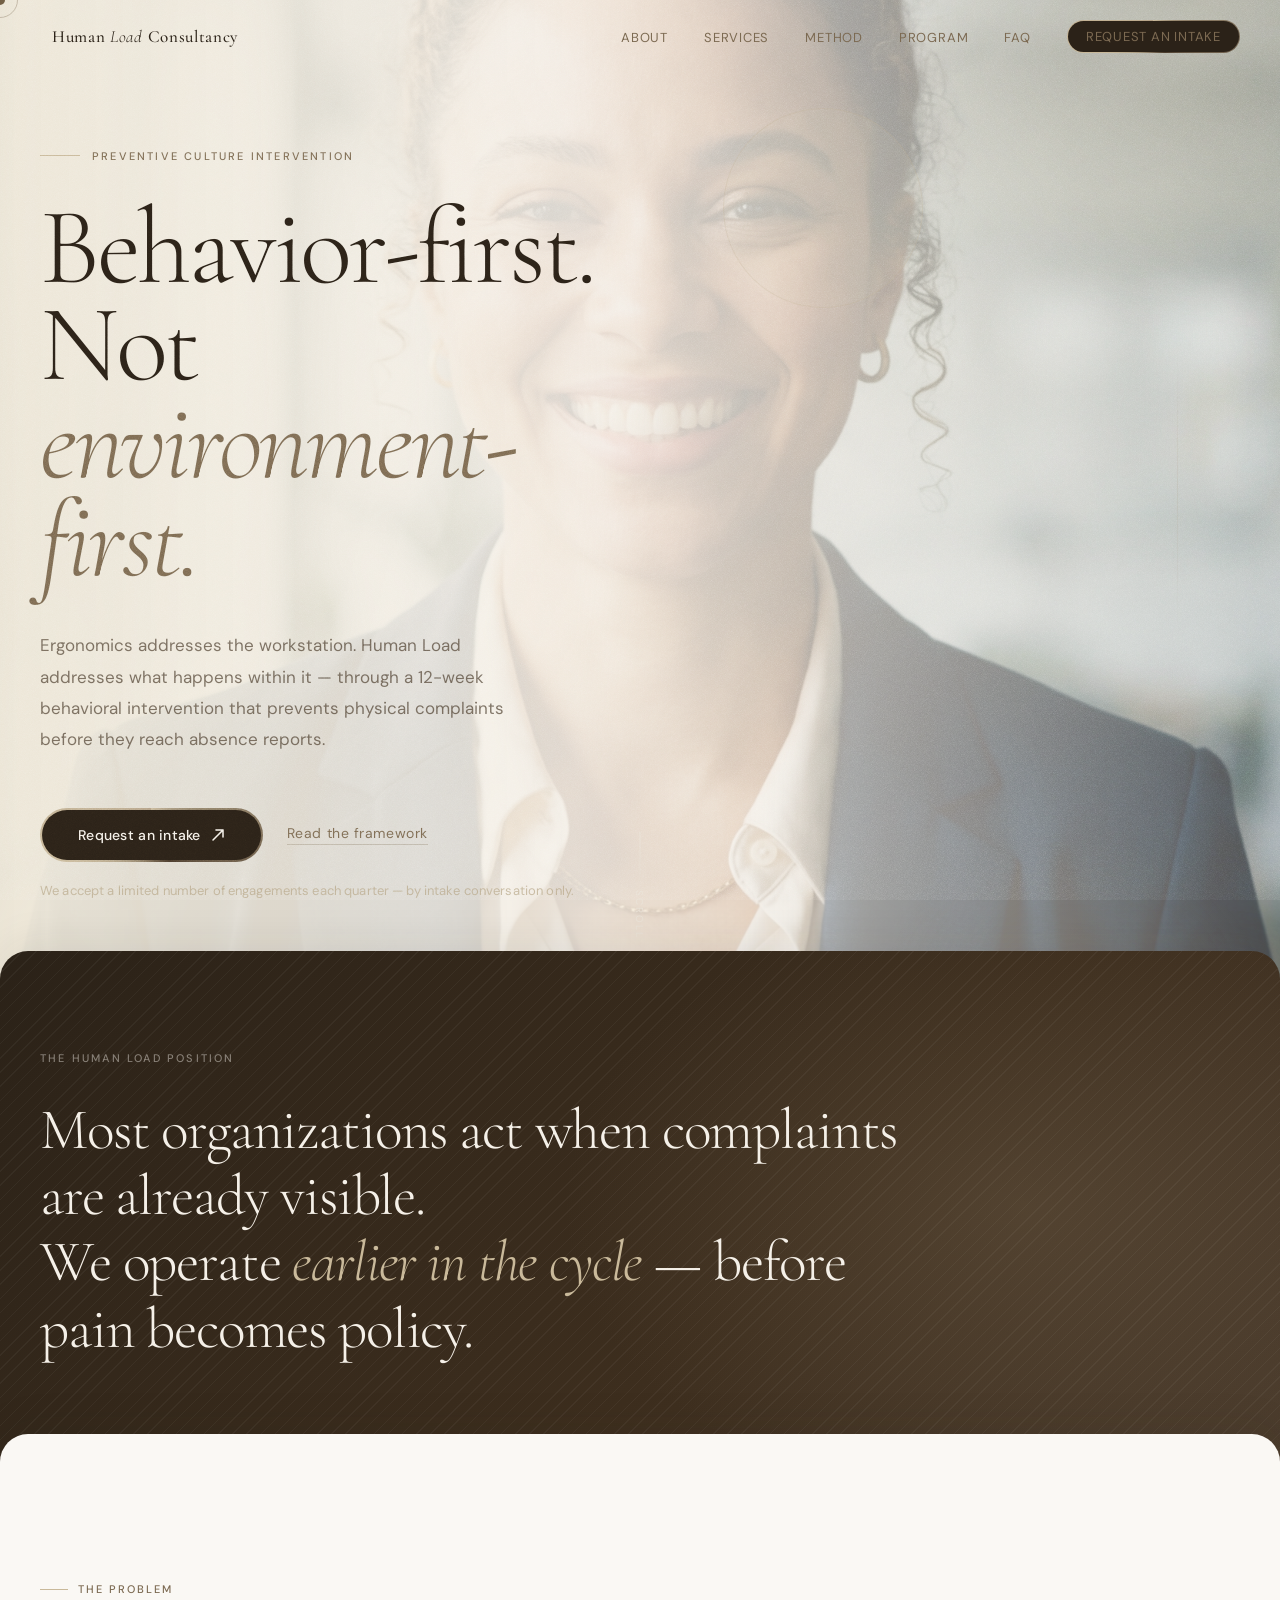
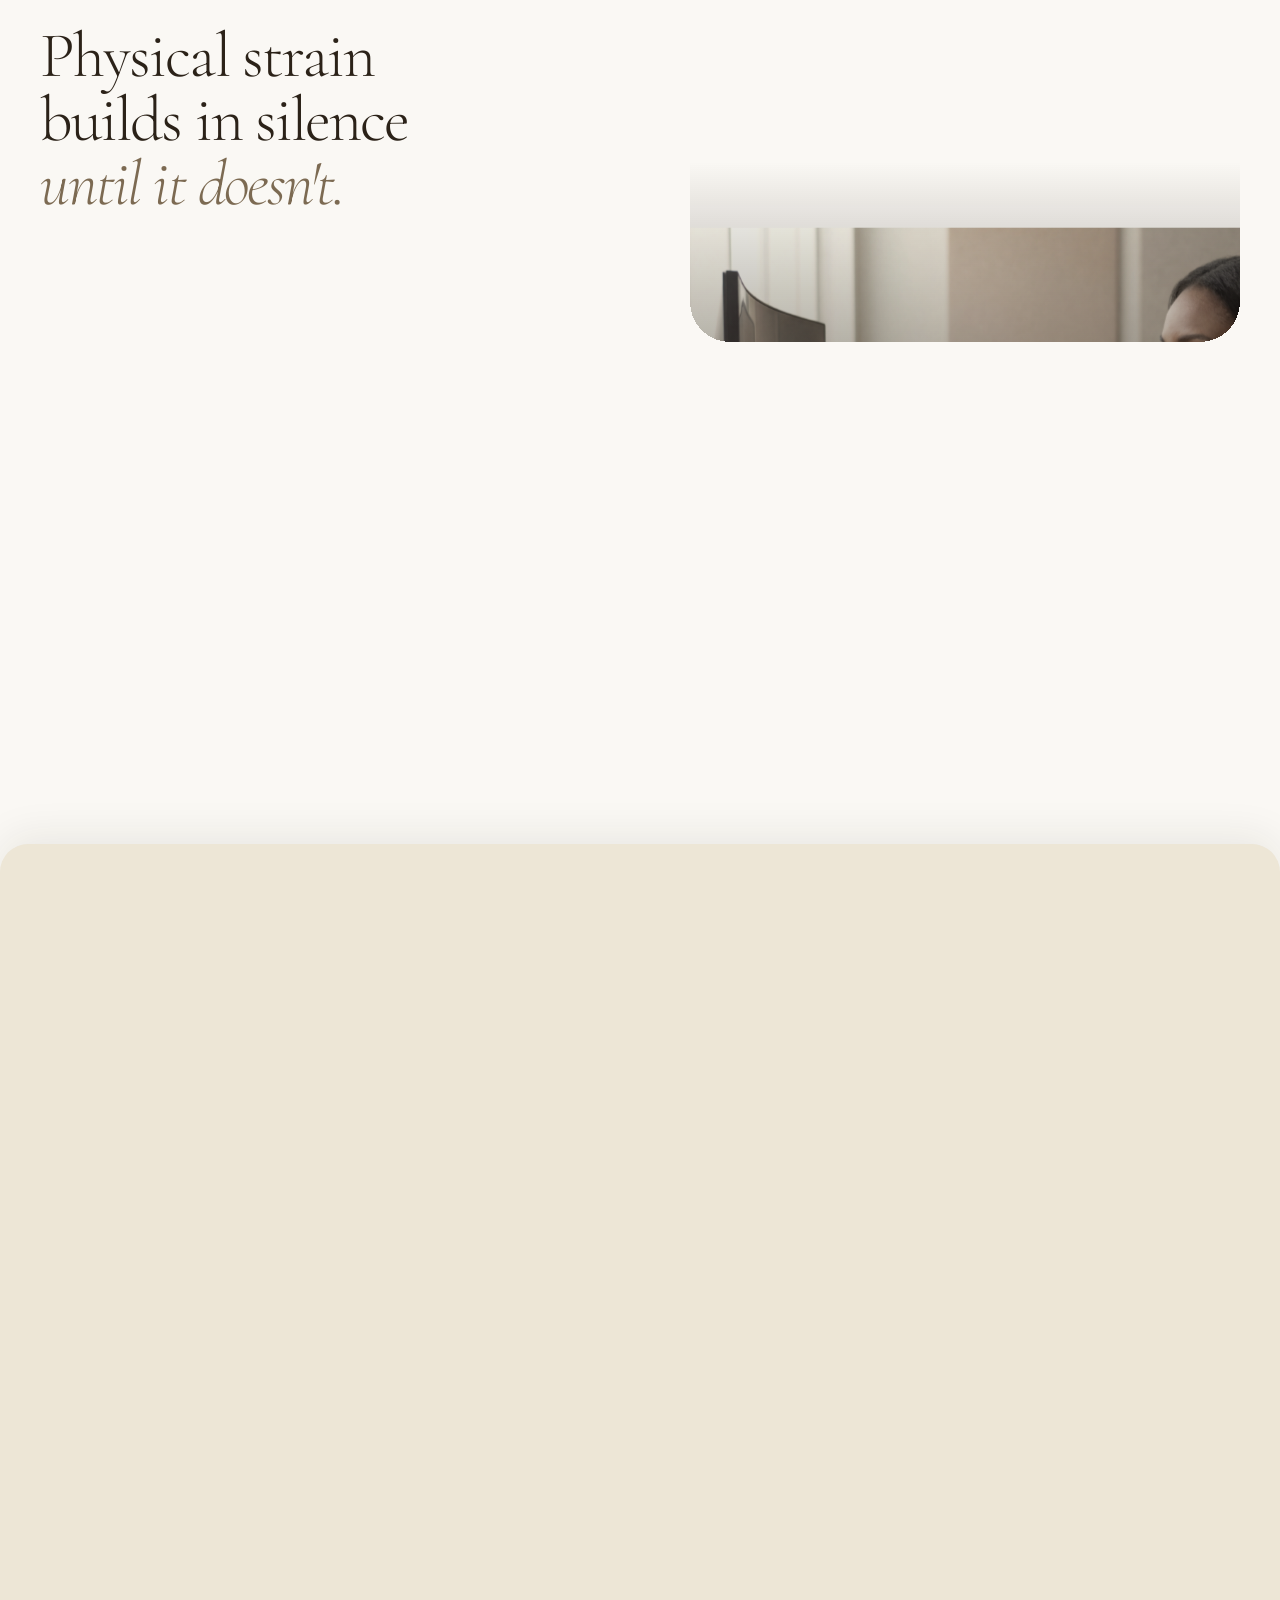
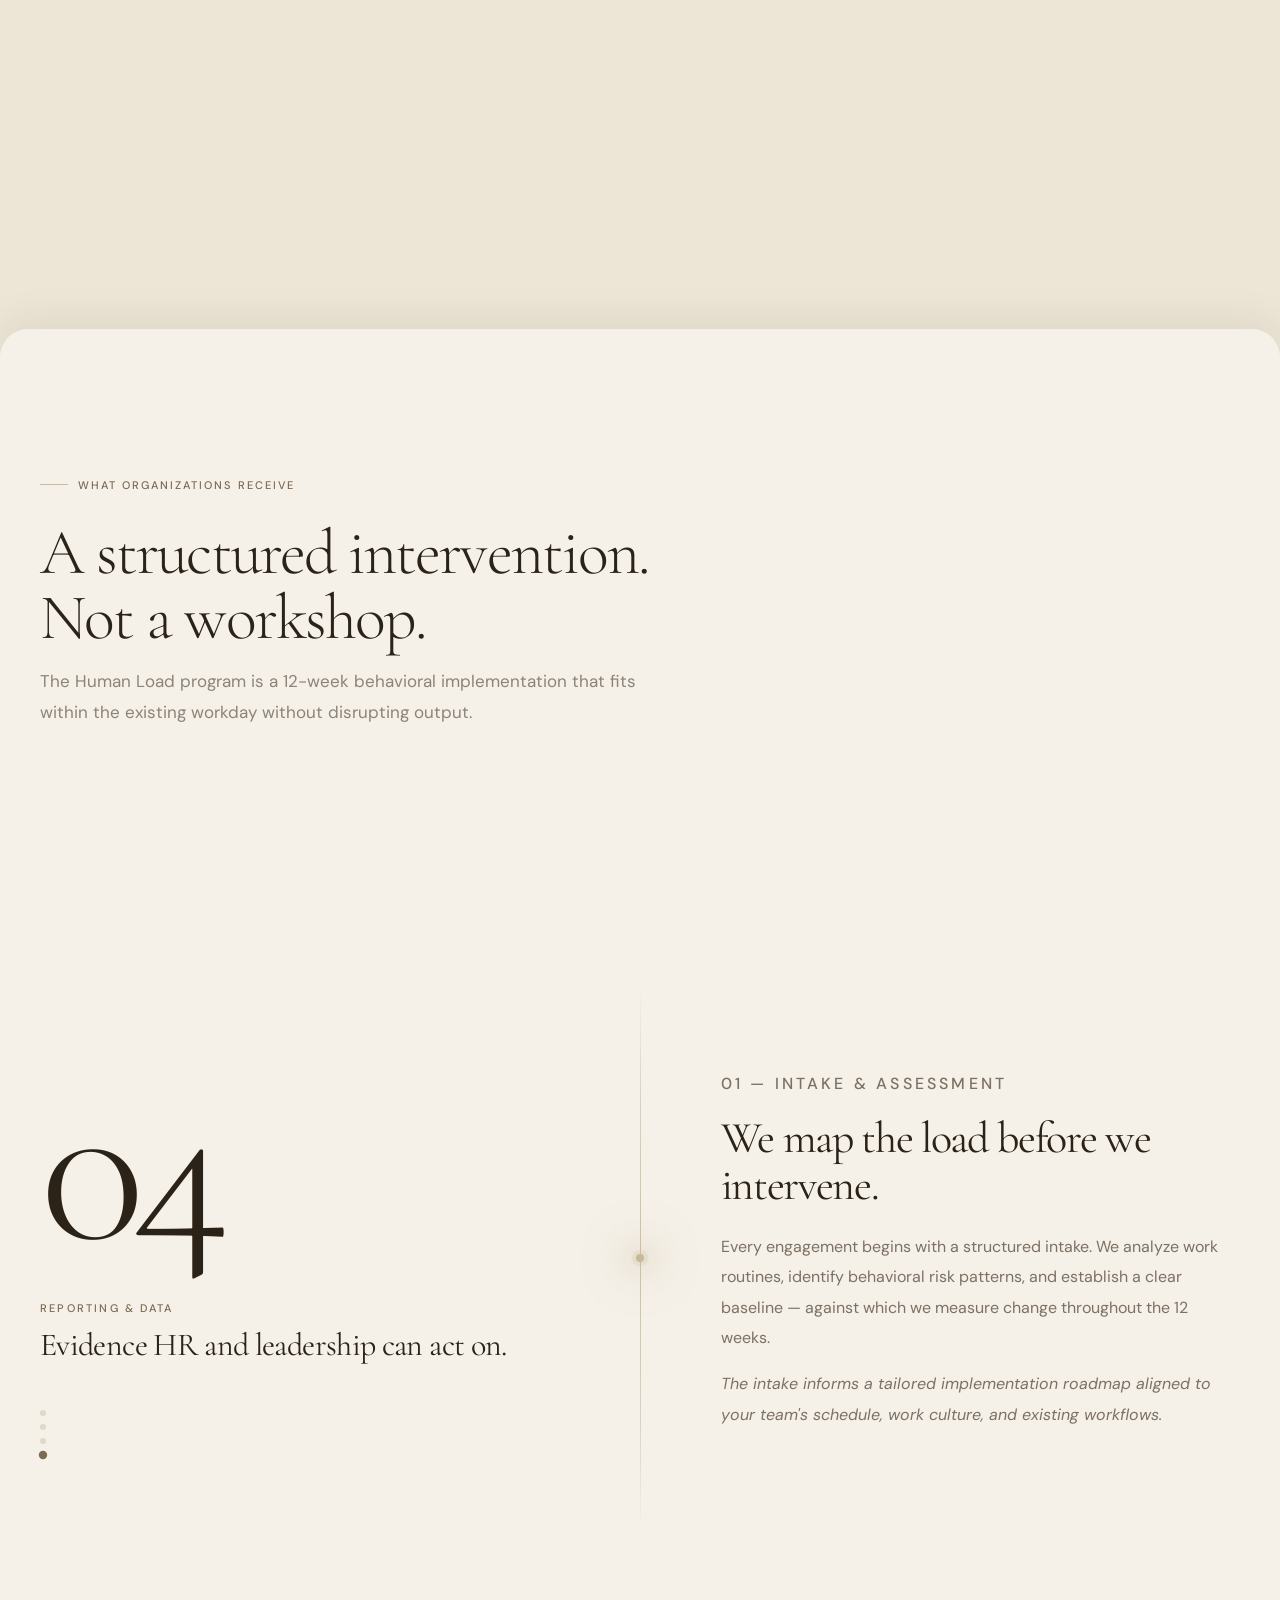
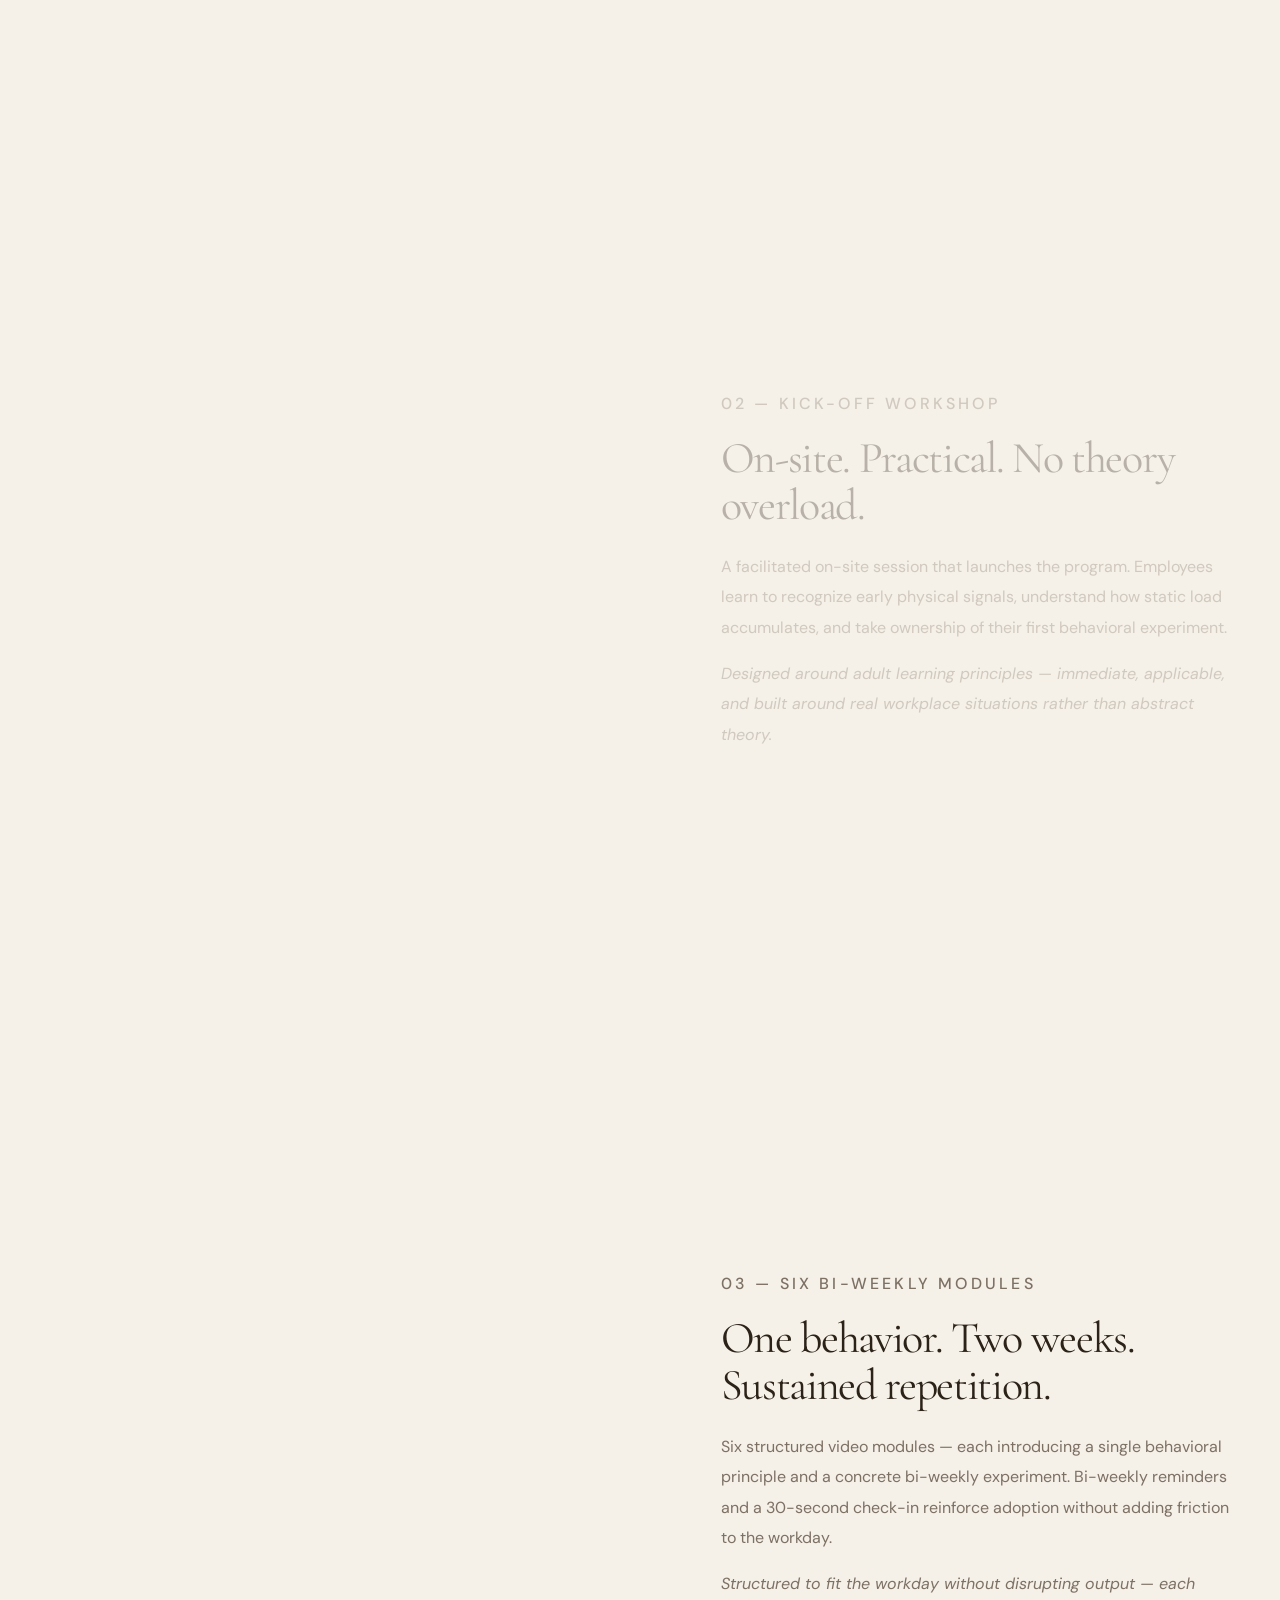
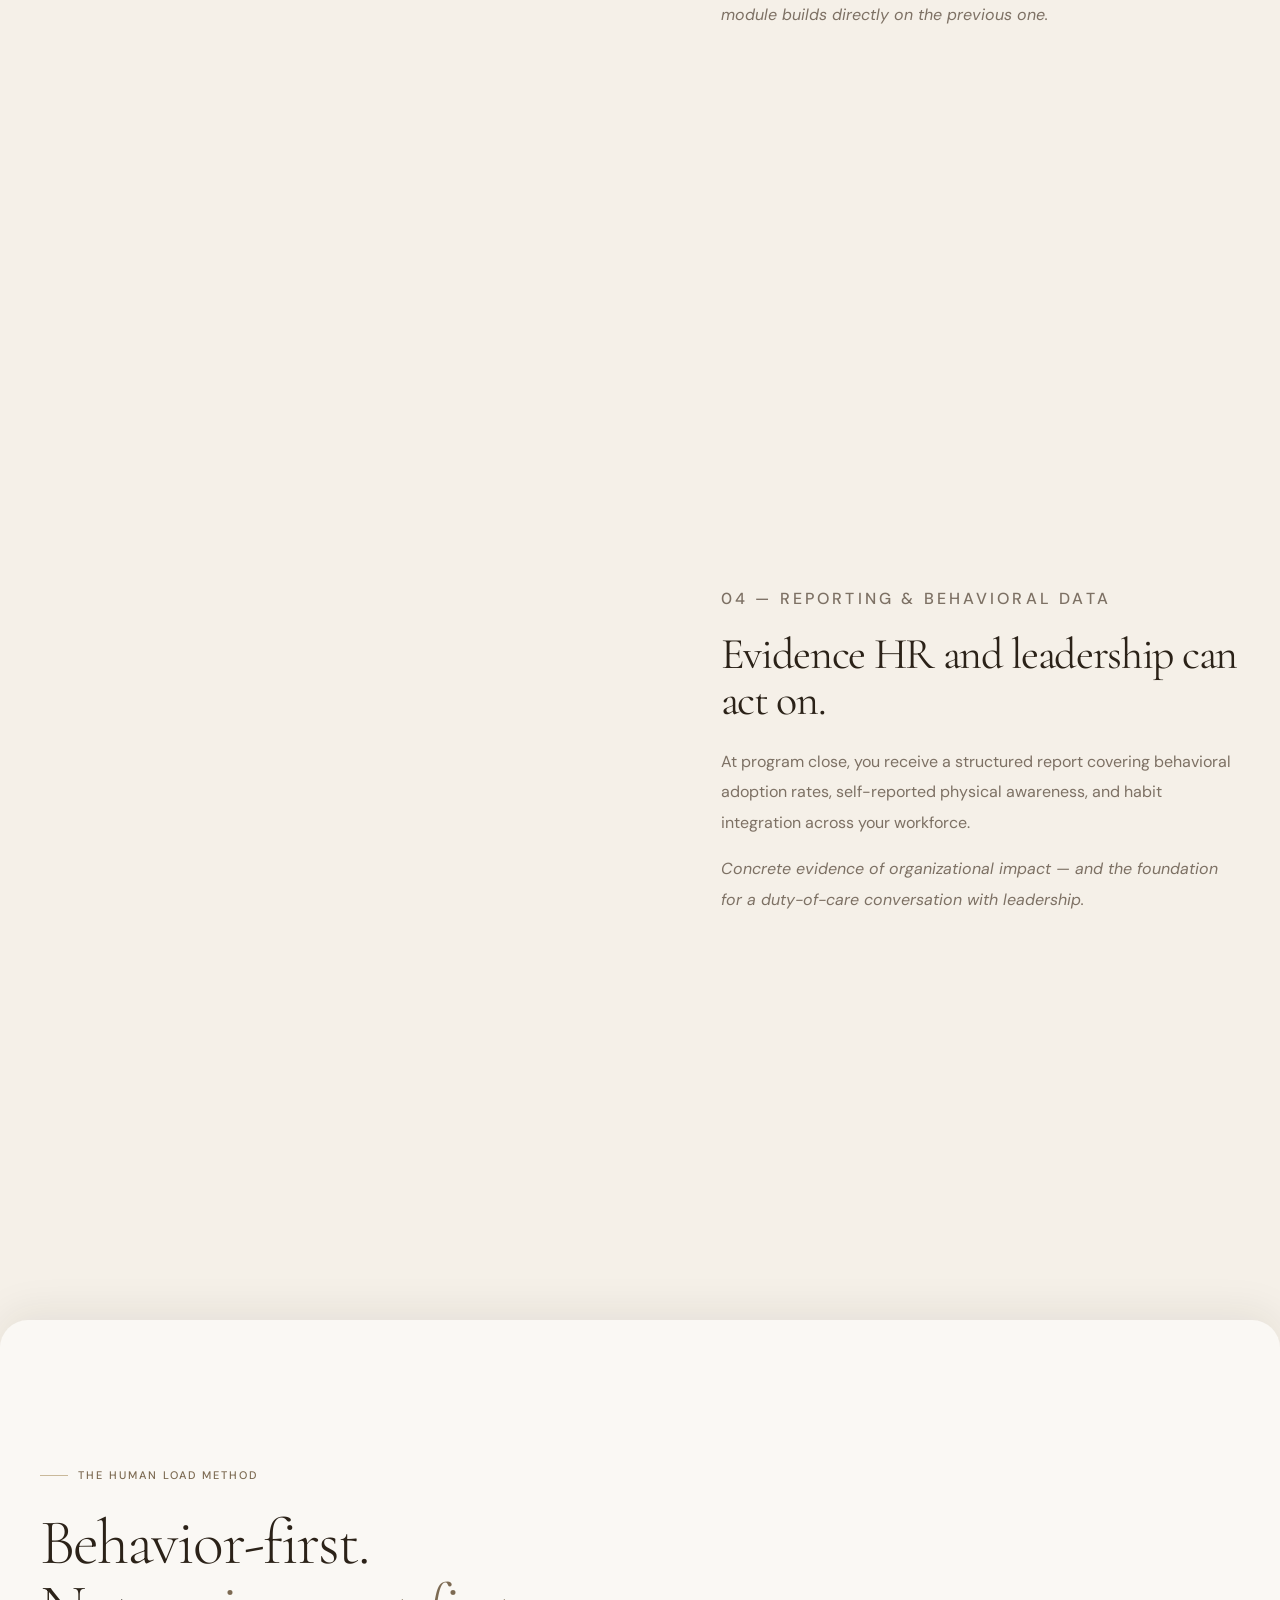
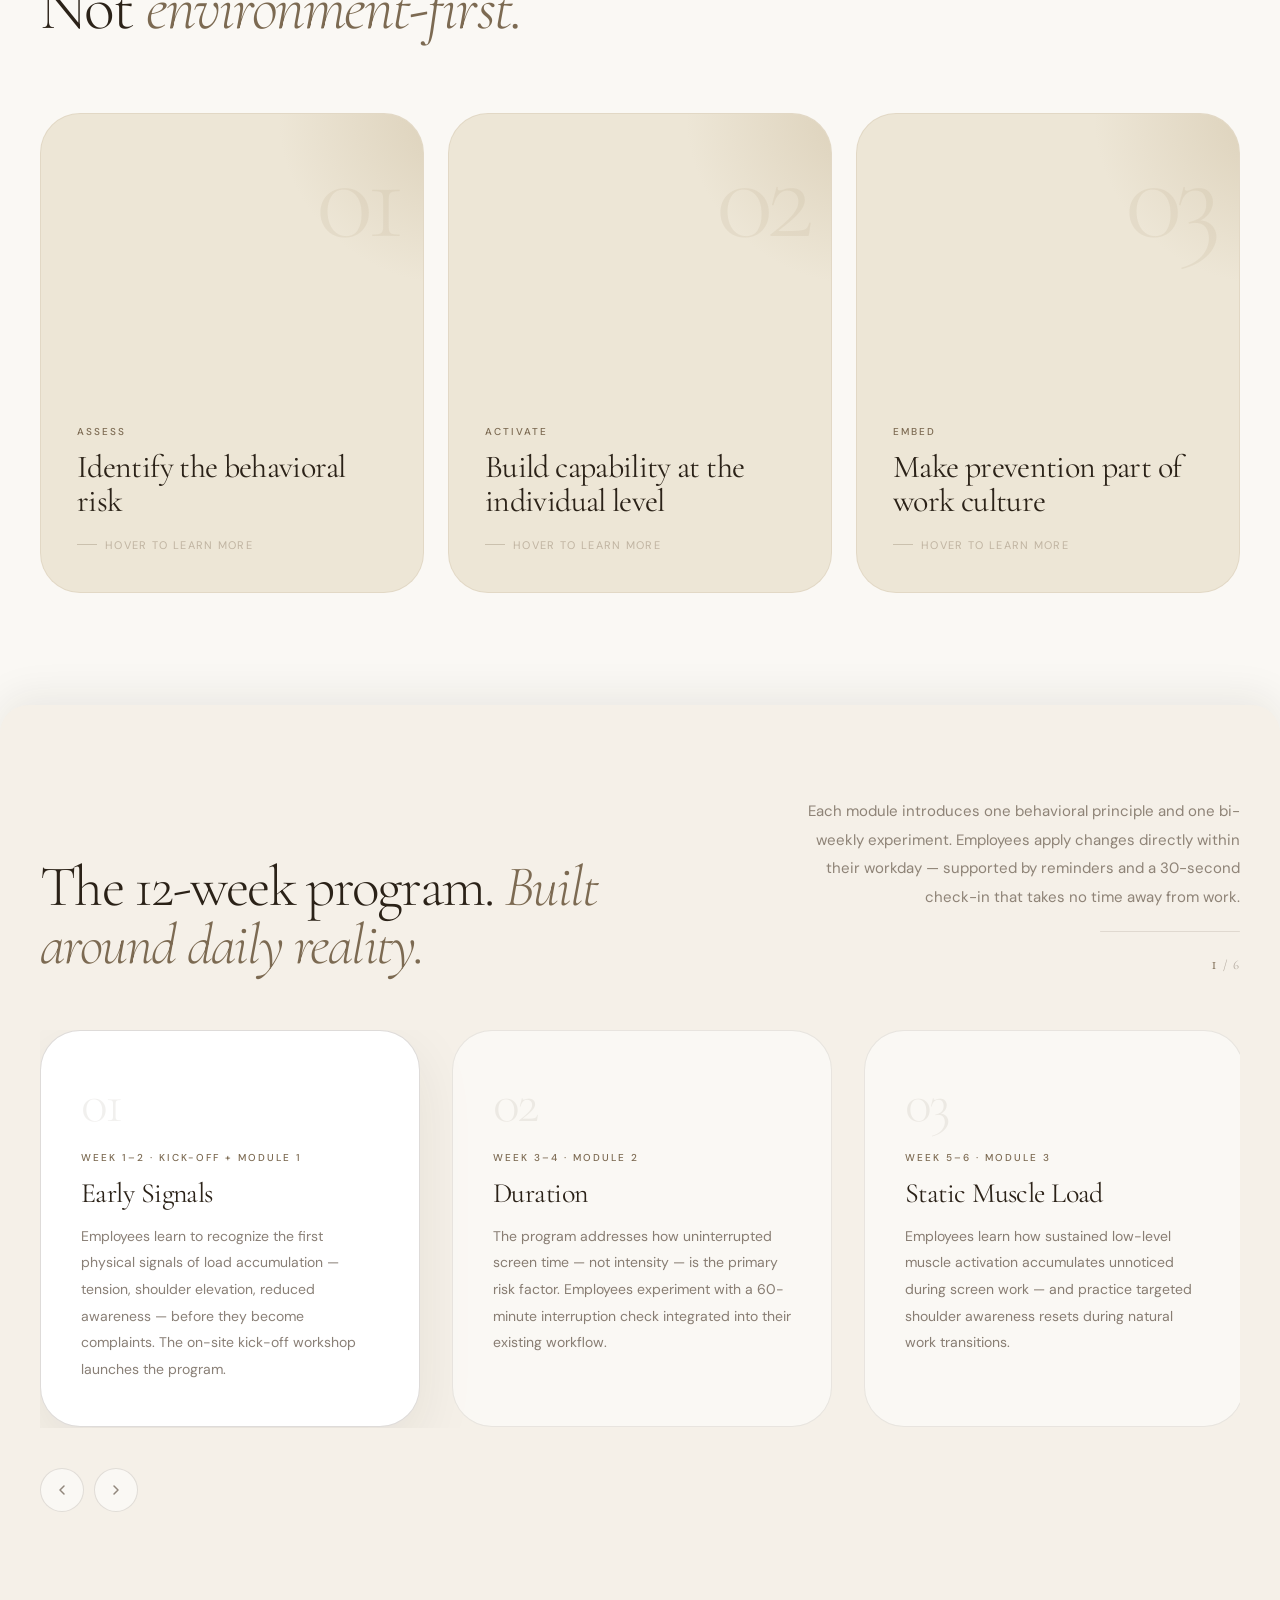
==== commit 98a91fd3: "feat: content refresh — hero rewrite, FAQ restructure, CTA routing, contact cleanup - Replace hero h" ====
--- a/index.html
+++ b/index.html
@@ -54,7 +54,7 @@
 .services-section { background: var(--cream); }
 .approach-section { background: var(--warm-white); }
 .faq-section { background: var(--warm-white); }
-.cta-section { background: var(--parchment); position: relative; overflow: hidden; }
+.cta-section { background: var(--parchment); position: relative; overflow: hidden; scroll-margin-top: 80px; }
 .cta-section::before { content: ''; position: absolute; inset: -15%; background: url('services.jpg') center/cover no-repeat; opacity: .09; filter: sepia(30%); pointer-events: none; z-index: 0; transform: translateY(var(--parallax-y, 0px)); transition: transform 0s linear; }
 .cta-section .container { position: relative; z-index: 1; }
 
@@ -717,7 +717,7 @@
         <li><a href="#approach">Method</a></li>
         <li><a href="#trajectory">Program</a></li>
         <li><a href="#faq">FAQ</a></li>
-      <li><a href="mailto:info@humanloadconsultancy.com" class="btn-intake">Request an intake</a></li>
+      <li><a href="#intake-form" class="btn-intake">Request an intake</a></li>
       </ul>
       <button class="nav-hamburger" id="navHamburger" aria-label="Open menu" aria-expanded="false">
         <span></span>
@@ -740,7 +740,7 @@
     </ul>
     <div class="mobile-menu-divider"></div>
     <ul>
-      <li><a href="mailto:info@humanloadconsultancy.com" class="mobile-nav-cta">Request an intake</a></li>
+      <li><a href="#intake-form" class="mobile-nav-cta">Request an intake</a></li>
     </ul>
   </nav>
 </div>
@@ -757,12 +757,13 @@
   <div class="container">
     <div class="hero-content" id="heroContent">
       <p class="eyebrow">Preventive Culture Intervention</p>
-      <h1>Before absence<br>becomes <em>the answer.</em></h1>
-      <p class="hero-body">Musculoskeletal complaints in screen-based work are predictable — and preventable. Human Load Consultancy helps organizations intervene before physical strain turns into sick leave, reduced performance, and rising absenteeism costs.</p>
+      <h1>Behavior-first.<br>Not <em>environment-first.</em></h1>
+      <p class="hero-body">Ergonomics addresses the workstation. Human Load addresses what happens within it — through a 12-week behavioral intervention that prevents physical complaints before they reach absence reports.</p>
       <div class="hero-actions">
-        <a href="mailto:info@humanloadconsultancy.com" class="btn-intake">Request an intake <svg width="14" height="14" viewBox="0 0 14 14" fill="none"><path d="M2 12L12 2M12 2H5M12 2v7" stroke="currentColor" stroke-width="1.5" stroke-linecap="round" stroke-linejoin="round"/></svg></a>
-        <a href="#about" class="btn-ghost">Discover the method</a>
+        <a href="#intake-form" class="btn-intake">Request an intake <svg width="14" height="14" viewBox="0 0 14 14" fill="none"><path d="M2 12L12 2M12 2H5M12 2v7" stroke="currentColor" stroke-width="1.5" stroke-linecap="round" stroke-linejoin="round"/></svg></a>
+        <a href="#about" class="btn-ghost">Read the framework</a>
       </div>
+      <p class="hero-scarcity" style="font-size:13px; color:rgba(180,162,130,0.7); margin-top:20px; letter-spacing:0.01em;">We accept a limited number of engagements each quarter — by intake conversation only.</p>
     </div>
   </div>
   <div class="scroll-indicator">
@@ -1049,14 +1050,18 @@
     <h2 class="reveal delay-1">Questions from<br><em>HR and leadership.</em></h2>
     <div class="faq-list">
       <details class="faq-item reveal delay-1">
-        <summary>What does this cost?<span class="faq-icon"></span></summary>
-        <p>The program is priced per participant. For a team of 25 on-site in Aruba, the total investment is AWG 8,750. That is less than the cost of one employee on sick leave for three weeks — before replacement, lost productivity, or re-integration are factored in. The intake conversation is free and includes a cost-of-inaction calculation specific to your organisation.</p>
-      </details>
-      <details class="faq-item reveal delay-2">
         <summary>We already have an occupational health provider. Why would we need this?<span class="faq-icon"></span></summary>
         <p>Occupational health responds when something has already gone wrong. Human Load operates before that moment — reducing the volume of cases that reach your occupational health provider in the first place. Most clients find the two services naturally complementary.</p>
       </details>
       <details class="faq-item reveal delay-2">
+        <summary>How is this different from a wellness program or ergonomic audit?<span class="faq-icon"></span></summary>
+        <p>Wellness programs depend on individual motivation and run alongside the workday. Ergonomic audits change the workstation. Human Load changes what happens within the workday — structured, measurable, embedded into how people work. The closing report is an organizational deliverable, not an individual one.</p>
+      </details>
+      <details class="faq-item reveal delay-2">
+        <summary>How do we know this actually works?<span class="faq-icon"></span></summary>
+        <p>Every organisation receives a before-and-after behavioural data report. You see exactly what shifted — awareness scores, adoption rates, habit integration — per team. Even the first client receives this. The measurement system is built in from day one, not added later.</p>
+      </details>
+      <details class="faq-item reveal delay-3">
         <summary>How much work is this for HR?<span class="faq-icon"></span></summary>
         <p>Less than ten minutes per module. HR sends one email on day one and one reminder on day seven. Everything else — the modules, the check-ins, the data collection — runs without HR involvement. At program close, you receive a report ready to present to leadership.</p>
       </details>
@@ -1065,18 +1070,19 @@
         <p>The program is designed for low motivation, not high motivation. Each experiment takes under sixty seconds. The check-in takes thirty. Engagement data is tracked per team — so if adoption drops, you see it early and can act on it. The structure does the work, not individual willpower.</p>
       </details>
       <details class="faq-item reveal delay-3">
-        <summary>How do we know this actually works?<span class="faq-icon"></span></summary>
-        <p>Every organisation receives a before-and-after behavioural data report. You see exactly what shifted — awareness scores, adoption rates, habit integration — per team. Even the first client receives this. The measurement system is built in from day one, not added later.</p>
+        <summary>What does this involve as an investment?<span class="faq-icon"></span></summary>
+        <p>Investment is scaled to organization size and discussed during the intake conversation. As a benchmark, the program typically costs less than two weeks of absence for a single employee. The intake is free, takes 45 minutes, and includes a cost-of-inaction calculation specific to your organization.</p>
       </details>
     </div>
   </div>
 </section>
 
-<section class="cta-section section">
+<section class="cta-section section" id="intake-form">
   <div class="container">
     <div class="cta-inner">
       <p class="section-tag reveal">Take the next step</p>
       <h2 class="reveal delay-1">The right time to act<br>is <em>before the data arrives.</em></h2>
+      <p class="reveal" style="font-size:13px; color:rgba(180,162,130,0.65); font-style:italic; margin-top:-24px; margin-bottom:8px;">Currently in pilot phase with selected organizations across the Netherlands and Aruba.</p>
       <p class="reveal delay-2">Most organizations contact us after complaints have already surfaced. The intake conversation is free, takes 45 minutes, and gives you a clear picture of where behavioral risk sits in your organization — and what a structured intervention would look like.</p>
       <form class="cta-form reveal delay-3" action="https://formspree.io/f/xzdyyoyy" method="POST">
         <div class="cta-form-row">
@@ -1134,17 +1140,9 @@
   <div style="background:#2b2218; border:1px solid #c9b99a; padding:48px 40px; max-width:440px; width:90%; position:relative; font-family:'DM Sans',sans-serif;">
     <button onclick="document.getElementById('contact-modal').style.display='none'" style="position:absolute; top:16px; right:20px; background:none; border:none; color:#c9b99a; font-size:22px; cursor:pointer;">✕</button>
     <p style="color:#c9b99a; font-size:12px; letter-spacing:0.15em; text-transform:uppercase; margin:0 0 24px;">Contact</p>
-    <p style="color:#f5f0e8; font-size:15px; margin:0 0 12px;">
+    <p style="color:#f5f0e8; font-size:15px; margin:0;">
       <span style="color:#c9b99a;">Email</span><br>
       <a href="mailto:info@humanloadconsultancy.com" style="color:#f5f0e8; text-decoration:none;">info@humanloadconsultancy.com</a>
-    </p>
-    <p style="color:#f5f0e8; font-size:15px; margin:0 0 12px;">
-      <span style="color:#c9b99a;">Aruba</span> <span style="color:#7c6a52; font-size:13px;">Call &amp; WhatsApp</span><br>
-      <a href="tel:+2977431527" style="color:#f5f0e8; text-decoration:none;">297 743 1527</a>
-    </p>
-    <p style="color:#f5f0e8; font-size:15px; margin:0;">
-      <span style="color:#c9b99a;">International</span> <span style="color:#7c6a52; font-size:13px;">WhatsApp</span><br>
-      <a href="https://wa.me/31636328002" target="_blank" style="color:#f5f0e8; text-decoration:none;">+31 6 36 32 80 02</a>
     </p>
   </div>
 </div>
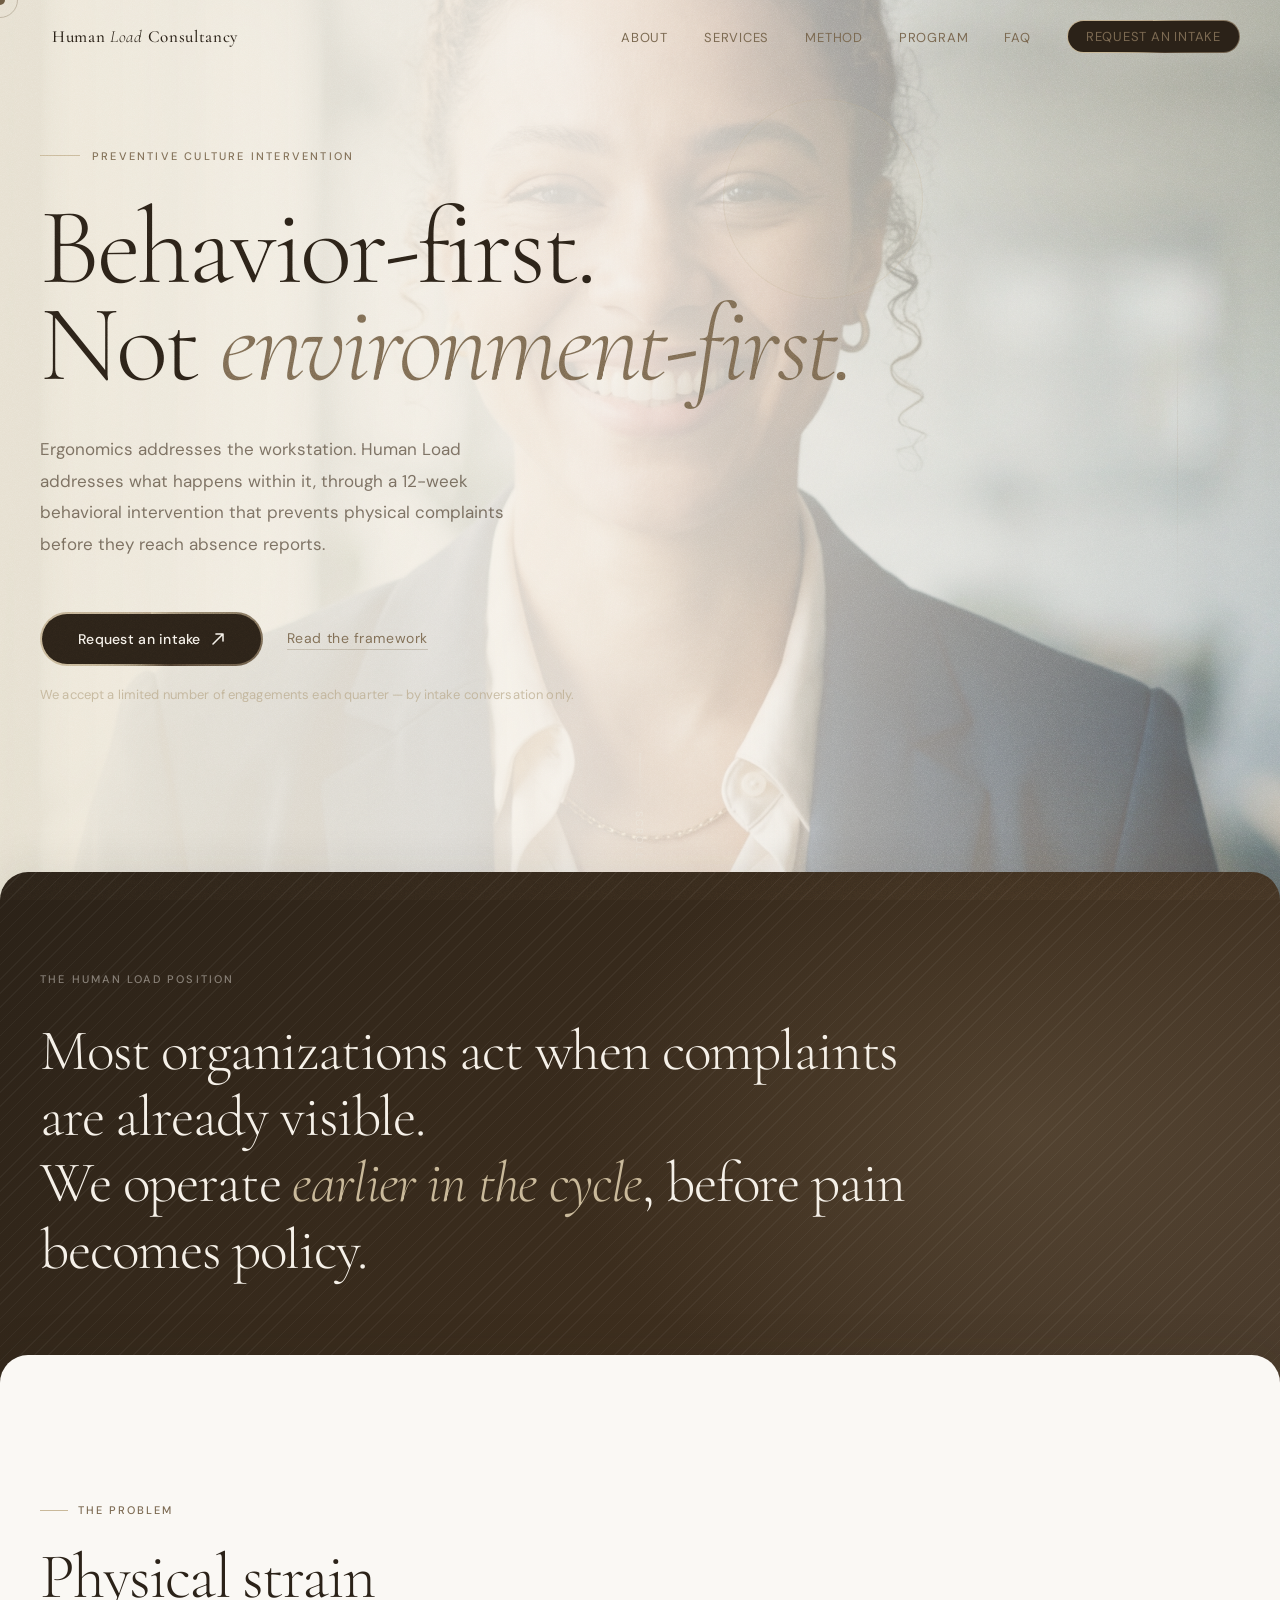
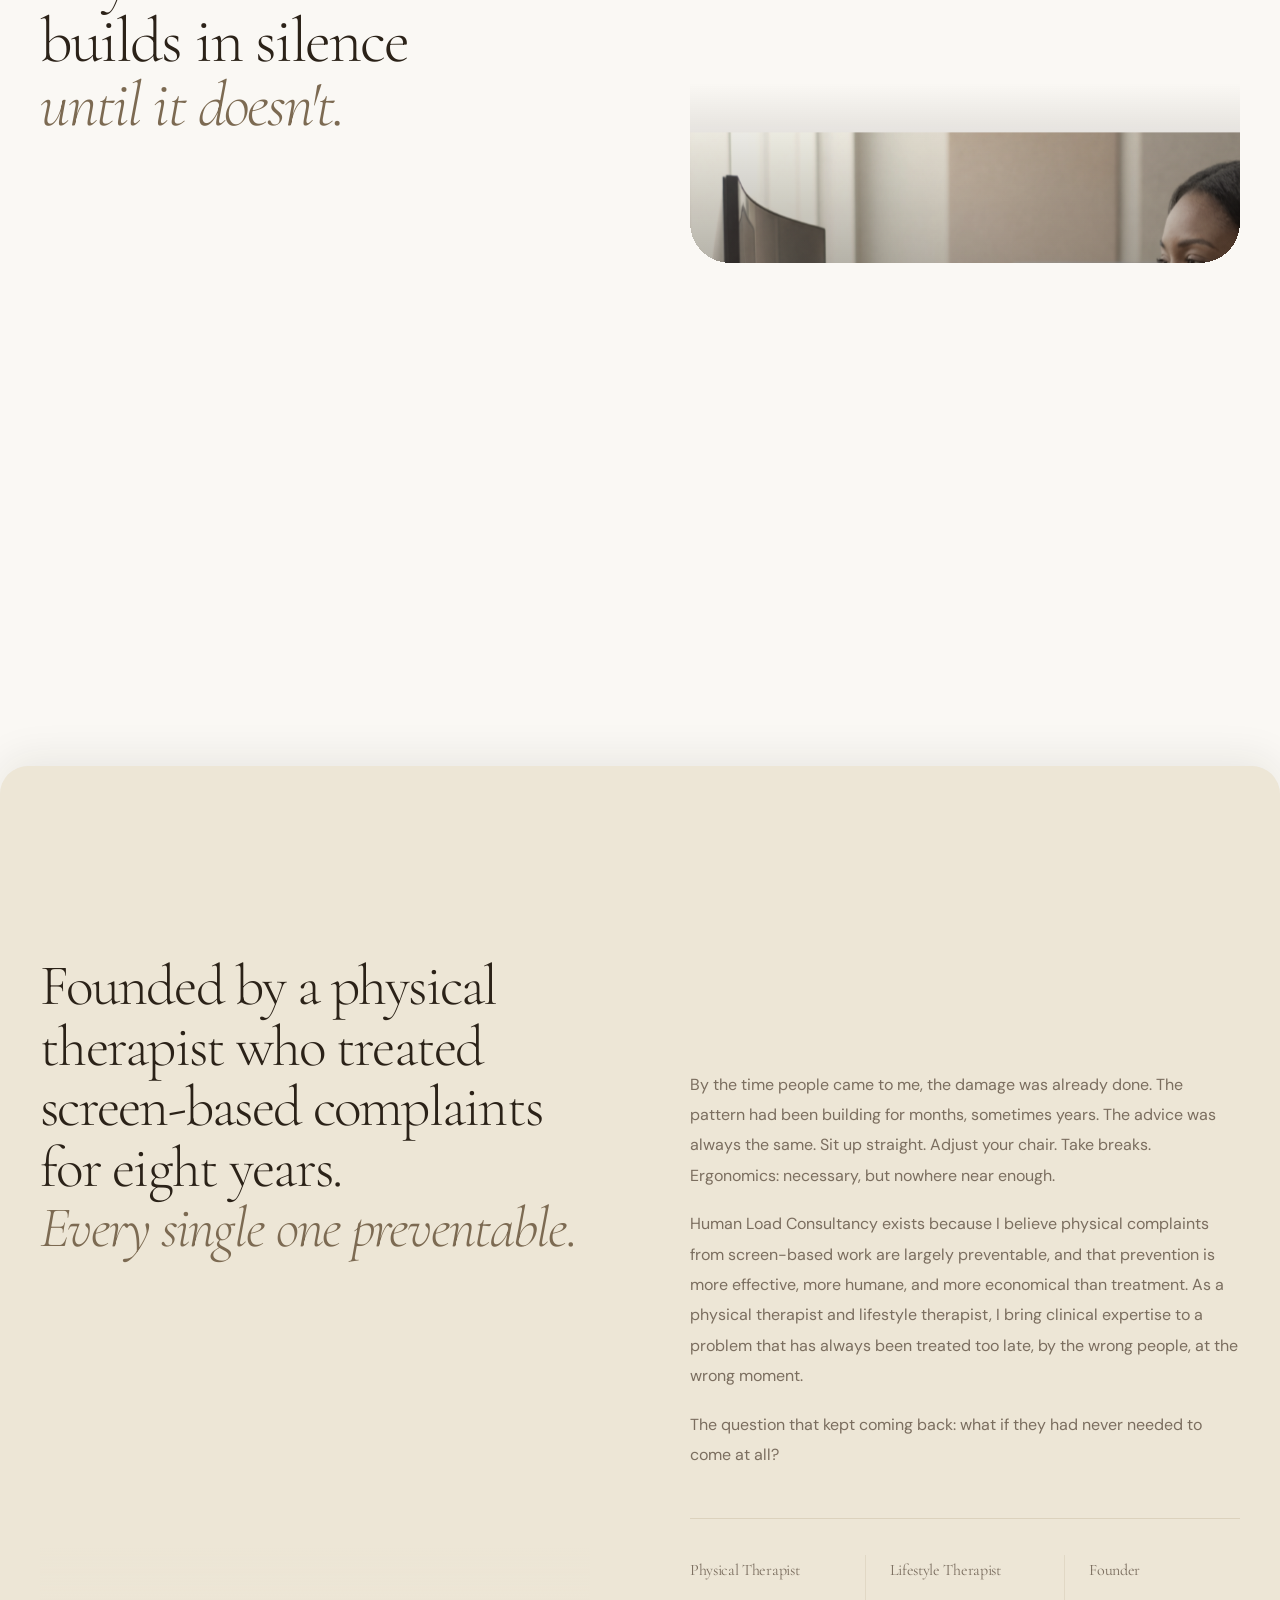
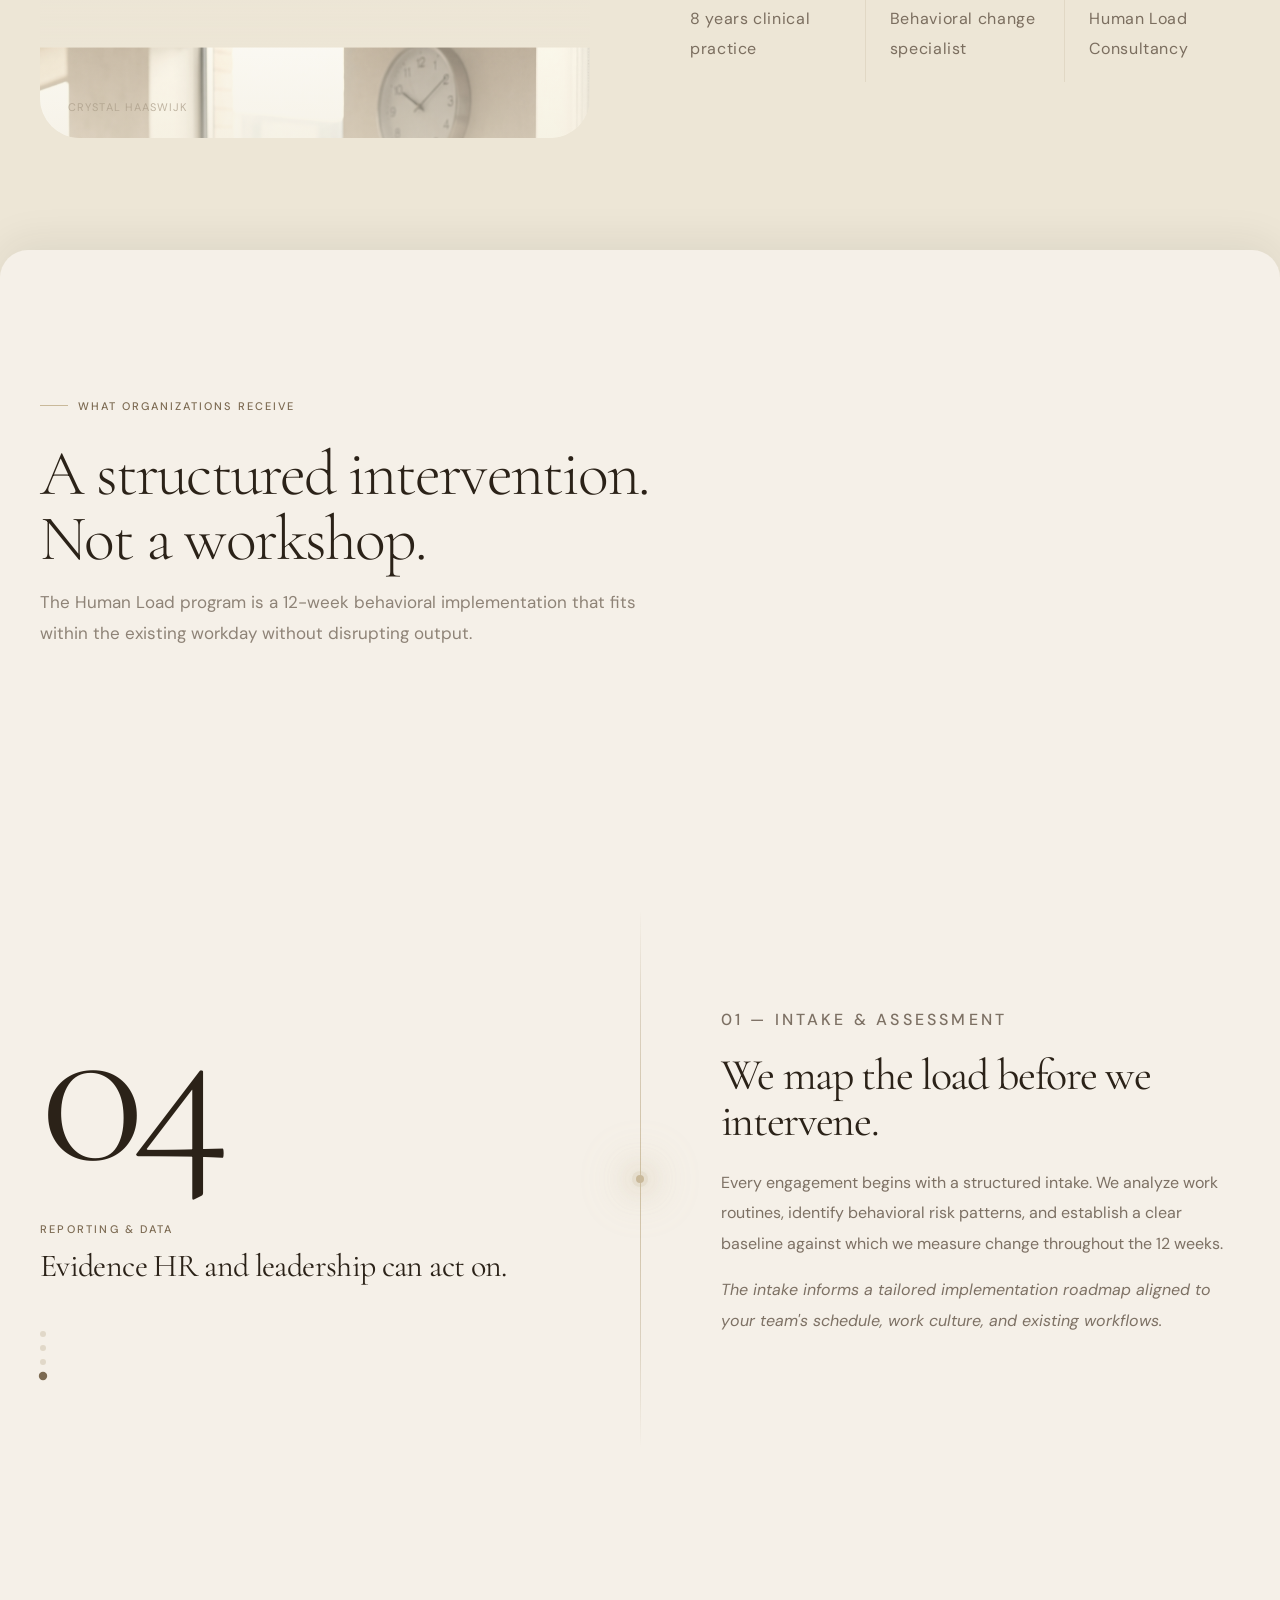
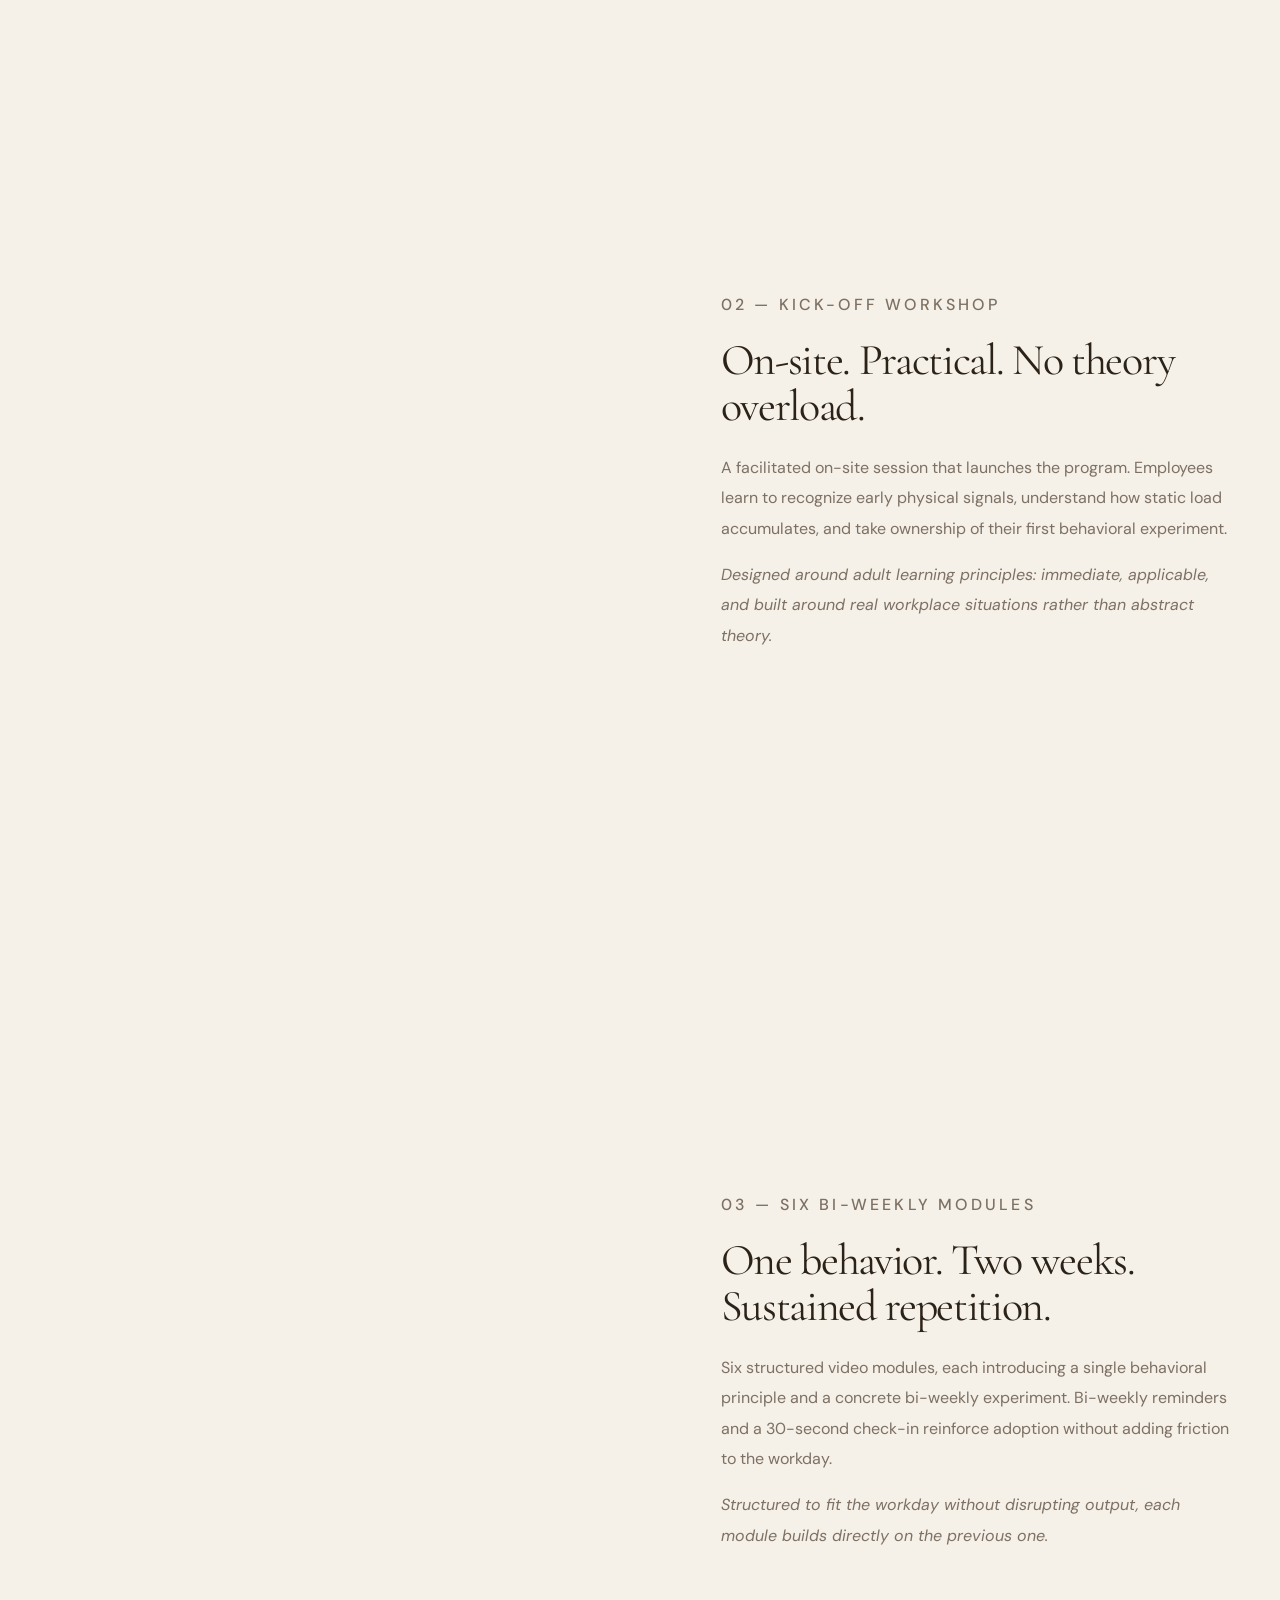
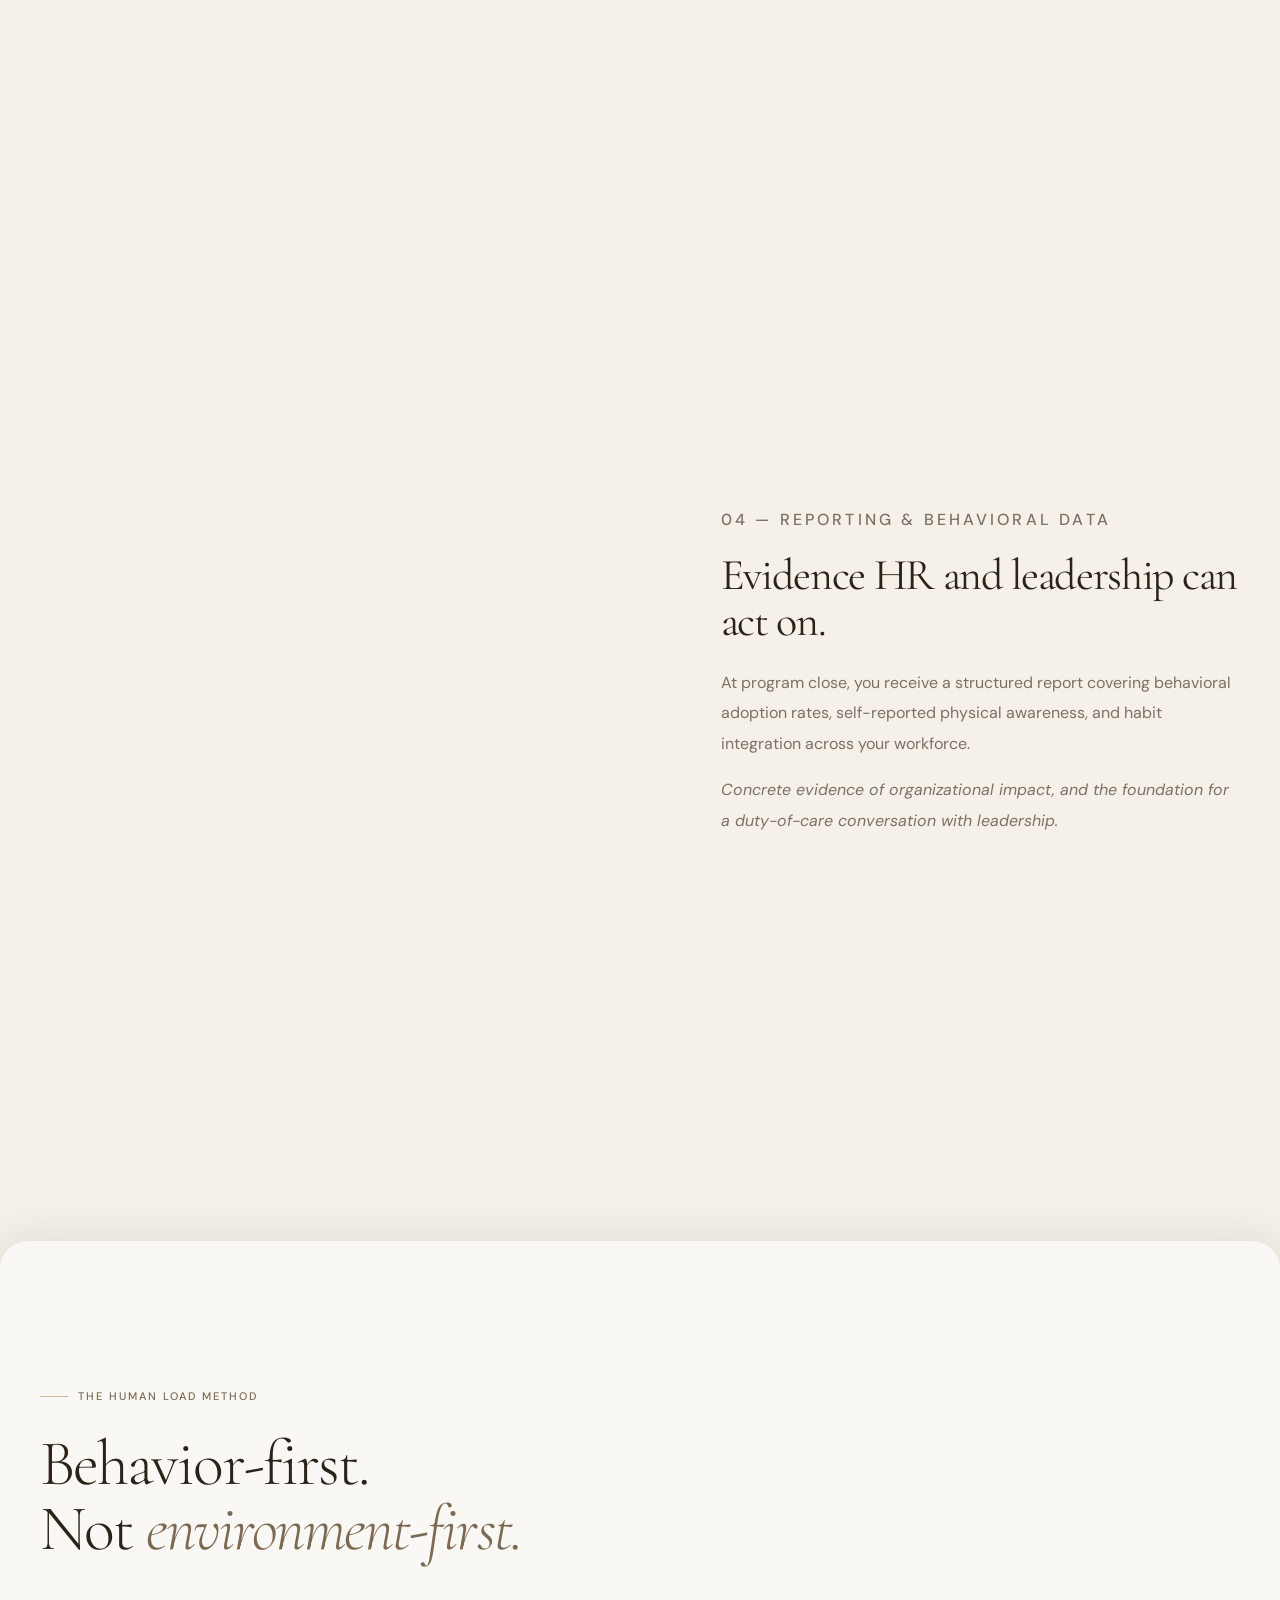
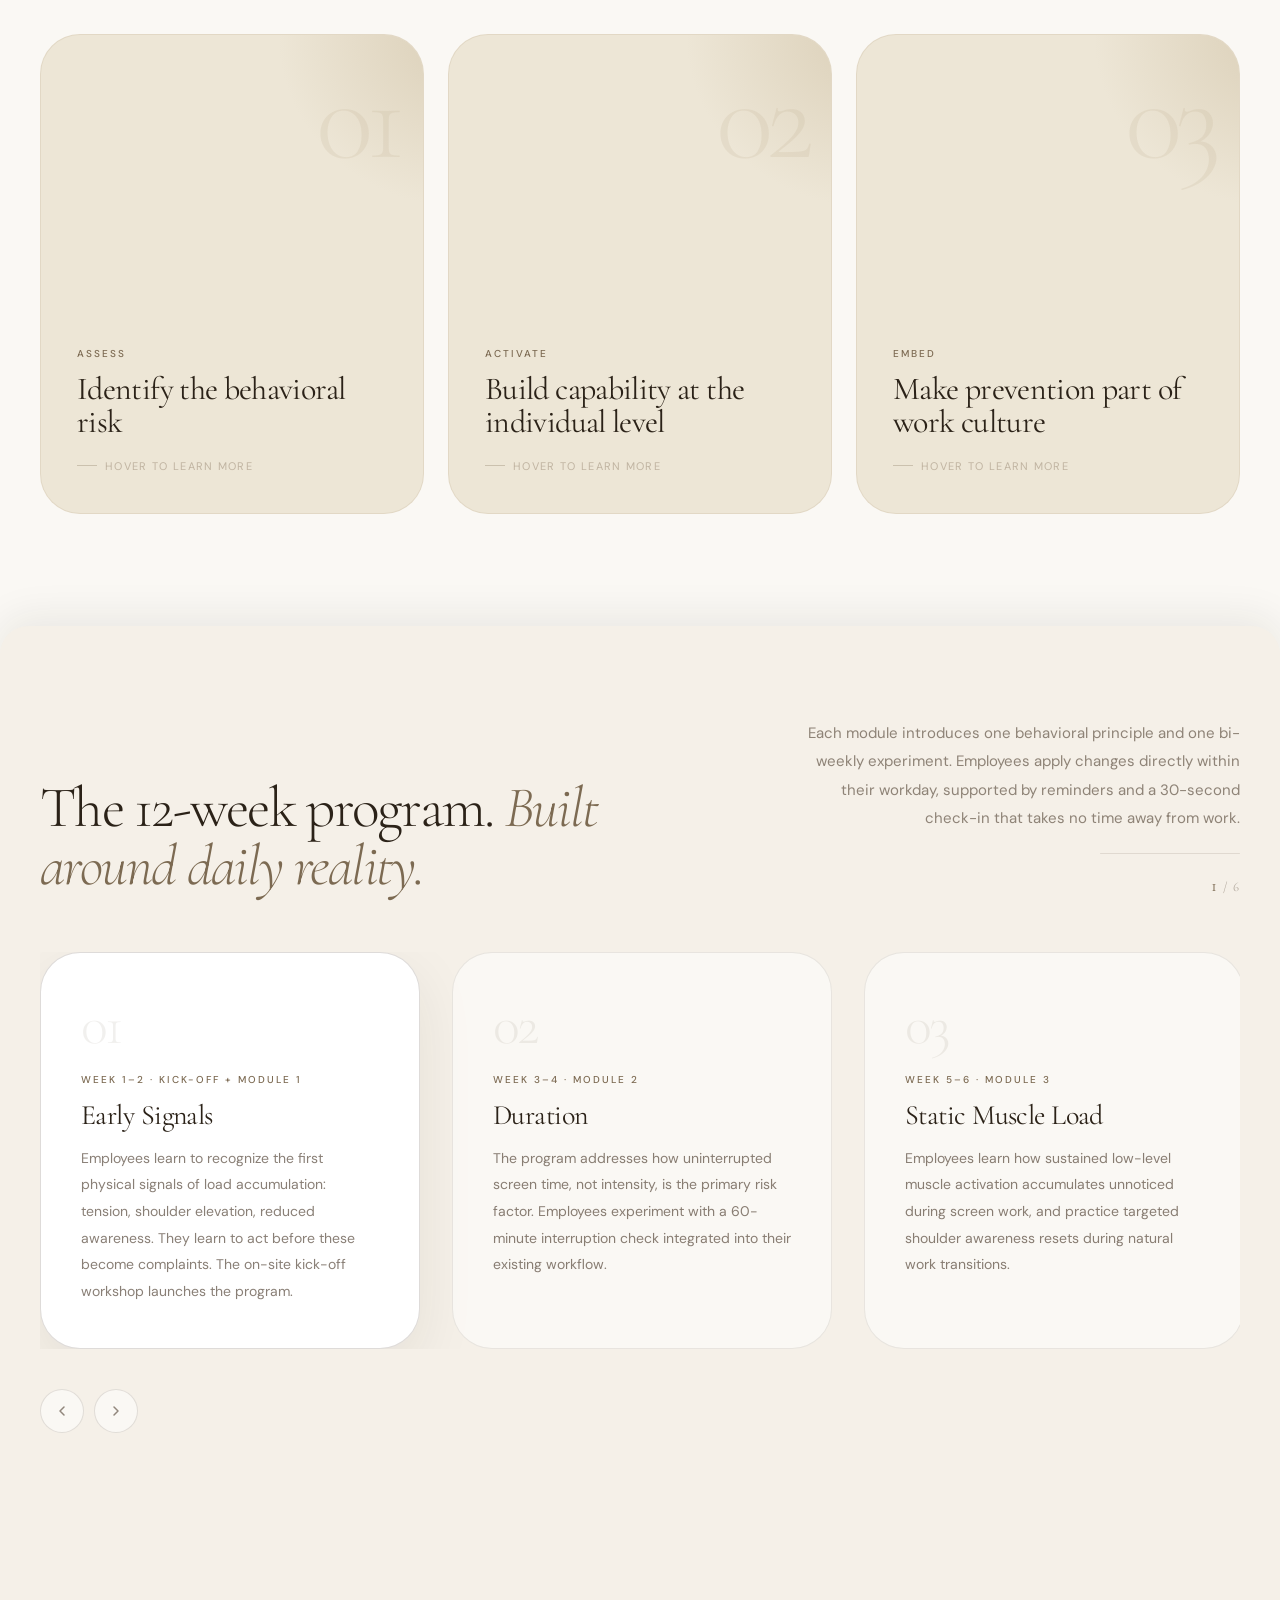
==== commit 647ee50d: "fix: hero line break, reduce em-dashes throughout site Hero heading: - Add .nowrap CSS class (white-" ====
--- a/index.html
+++ b/index.html
@@ -193,6 +193,7 @@
   transition: opacity 1s var(--ease-out) .4s, transform 1s var(--ease-out) .4s;
 }
 .hero h1 em { font-style: italic; font-weight: 300; color: var(--bark); }
+.nowrap { white-space: nowrap; }
 .hero-content.loaded h1 { opacity: 1; transform: none; }
 .hero-body {
   max-width: 500px; font-size: 17px; line-height: 1.85;
@@ -757,8 +758,8 @@
   <div class="container">
     <div class="hero-content" id="heroContent">
       <p class="eyebrow">Preventive Culture Intervention</p>
-      <h1>Behavior-first.<br>Not <em>environment-first.</em></h1>
-      <p class="hero-body">Ergonomics addresses the workstation. Human Load addresses what happens within it — through a 12-week behavioral intervention that prevents physical complaints before they reach absence reports.</p>
+      <h1><span class="nowrap">Behavior-first.</span><br><span class="nowrap">Not <em>environment-first.</em></span></h1>
+      <p class="hero-body">Ergonomics addresses the workstation. Human Load addresses what happens within it, through a 12-week behavioral intervention that prevents physical complaints before they reach absence reports.</p>
       <div class="hero-actions">
         <a href="#intake-form" class="btn-intake">Request an intake <svg width="14" height="14" viewBox="0 0 14 14" fill="none"><path d="M2 12L12 2M12 2H5M12 2v7" stroke="currentColor" stroke-width="1.5" stroke-linecap="round" stroke-linejoin="round"/></svg></a>
         <a href="#about" class="btn-ghost">Read the framework</a>
@@ -778,7 +779,7 @@
       <p class="statement-label reveal-left">The Human Load position</p>
       <blockquote class="reveal-left" style="transition-delay:.12s">
         Most organizations act when complaints are already visible.<br>
-        We operate <em>earlier in the cycle</em> — before pain becomes policy.
+        We operate <em>earlier in the cycle</em>, before pain becomes policy.
       </blockquote>
     </div>
   </div>
@@ -817,8 +818,8 @@
     </div>
     <div>
       <p class="lead reveal">Ergonomics addresses the workstation. Human Load addresses what happens within it.</p>
-      <p class="reveal delay-1">In screen-based work, physical complaints are rarely caused by intensity. They are caused by duration, repetition, and the absence of variation — day after day, across an entire workforce.</p>
-      <p class="reveal delay-2">By the time HR becomes aware of a problem, the pattern has typically been building for months. Employees have normalized discomfort. Managers have not been equipped to act. And the cost — in sick leave, lost productivity, and staff turnover — is already accumulating.</p>
+      <p class="reveal delay-1">In screen-based work, physical complaints are rarely caused by intensity. They are caused by duration, repetition, and the absence of variation, day after day, across an entire workforce.</p>
+      <p class="reveal delay-2">By the time HR becomes aware of a problem, the pattern has typically been building for months. Employees have normalized discomfort. Managers have not been equipped to act. And the cost is already accumulating: in sick leave, lost productivity, and staff turnover.</p>
 </div>
   </div>
 </div>
@@ -839,9 +840,9 @@
   </div>
 </div>
       <div class="about-hlc-right">
-        <p class="lead reveal">After eight years as a physical therapist, I kept seeing the same patients — different names, same complaints. Neck pain. Shoulder tension. Back problems. Arm issues. All from screen-based work.</p>
-        <p class="reveal delay-1">By the time people came to me, the damage was already done. The pattern had been building for months — sometimes years. The advice was always the same. Sit up straight. Adjust your chair. Take breaks. Ergonomics — necessary, but nowhere near enough.</p>
-        <p class="reveal delay-2">Human Load Consultancy exists because I believe physical complaints from screen-based work are largely preventable — and that prevention is more effective, more humane, and more economical than treatment. As a physical therapist and lifestyle therapist, I bring clinical expertise to a problem that has always been treated too late, by the wrong people, at the wrong moment.</p>
+        <p class="lead reveal">After eight years as a physical therapist, I kept seeing the same patients. Different names, same complaints. Neck pain. Shoulder tension. Back problems. Arm issues. All from screen-based work.</p>
+        <p class="reveal delay-1">By the time people came to me, the damage was already done. The pattern had been building for months, sometimes years. The advice was always the same. Sit up straight. Adjust your chair. Take breaks. Ergonomics: necessary, but nowhere near enough.</p>
+        <p class="reveal delay-2">Human Load Consultancy exists because I believe physical complaints from screen-based work are largely preventable, and that prevention is more effective, more humane, and more economical than treatment. As a physical therapist and lifestyle therapist, I bring clinical expertise to a problem that has always been treated too late, by the wrong people, at the wrong moment.</p>
         <p class="reveal delay-3">The question that kept coming back: what if they had never needed to come at all?</p>
         <div class="about-credentials reveal delay-3">
           <div class="credential">
@@ -888,26 +889,26 @@
         <div class="svc-item active" data-index="0">
           <p class="svc-item-label">01 — Intake & Assessment</p>
           <h3>We map the load before we intervene.</h3>
-          <p>Every engagement begins with a structured intake. We analyze work routines, identify behavioral risk patterns, and establish a clear baseline — against which we measure change throughout the 12 weeks.</p>
+          <p>Every engagement begins with a structured intake. We analyze work routines, identify behavioral risk patterns, and establish a clear baseline against which we measure change throughout the 12 weeks.</p>
           <p class="svc-item-detail">The intake informs a tailored implementation roadmap aligned to your team's schedule, work culture, and existing workflows.</p>
         </div>
         <div class="svc-item" data-index="1">
           <p class="svc-item-label">02 — Kick-off Workshop</p>
           <h3>On-site. Practical. No theory overload.</h3>
           <p>A facilitated on-site session that launches the program. Employees learn to recognize early physical signals, understand how static load accumulates, and take ownership of their first behavioral experiment.</p>
-          <p class="svc-item-detail">Designed around adult learning principles — immediate, applicable, and built around real workplace situations rather than abstract theory.</p>
+          <p class="svc-item-detail">Designed around adult learning principles: immediate, applicable, and built around real workplace situations rather than abstract theory.</p>
         </div>
         <div class="svc-item" data-index="2">
           <p class="svc-item-label">03 — Six Bi-weekly Modules</p>
           <h3>One behavior. Two weeks. Sustained repetition.</h3>
-          <p>Six structured video modules — each introducing a single behavioral principle and a concrete bi-weekly experiment. Bi-weekly reminders and a 30-second check-in reinforce adoption without adding friction to the workday.</p>
-          <p class="svc-item-detail">Structured to fit the workday without disrupting output — each module builds directly on the previous one.</p>
+          <p>Six structured video modules, each introducing a single behavioral principle and a concrete bi-weekly experiment. Bi-weekly reminders and a 30-second check-in reinforce adoption without adding friction to the workday.</p>
+          <p class="svc-item-detail">Structured to fit the workday without disrupting output, each module builds directly on the previous one.</p>
         </div>
         <div class="svc-item" data-index="3">
           <p class="svc-item-label">04 — Reporting & Behavioral Data</p>
           <h3>Evidence HR and leadership can act on.</h3>
           <p>At program close, you receive a structured report covering behavioral adoption rates, self-reported physical awareness, and habit integration across your workforce.</p>
-          <p class="svc-item-detail">Concrete evidence of organizational impact — and the foundation for a duty-of-care conversation with leadership.</p>
+          <p class="svc-item-detail">Concrete evidence of organizational impact, and the foundation for a duty-of-care conversation with leadership.</p>
         </div>
       </div>
     </div>
@@ -932,10 +933,10 @@
           </div>
           <div class="flip-back">
             <p class="flip-back-label">Assess</p>
-            <p>We analyze where physical load accumulates in daily work routines — not just in workstation setup, but in how people actually work: how long, how often, and how they respond to physical signals.</p>
+            <p>We analyze where physical load accumulates in daily work routines, not just in workstation setup, but in how people actually work: how long, how often, and how they respond to physical signals.</p>
             <div class="flip-back-divider"></div>
             <p class="flip-back-org-label">What this means for your organization</p>
-            <p class="flip-back-org">A clear picture of behavioral risk patterns across your workforce — before complaints become visible on sick leave reports.</p>
+            <p class="flip-back-org">A clear picture of behavioral risk patterns across your workforce, before complaints become visible on sick leave reports.</p>
           </div>
         </div>
       </div>
@@ -950,10 +951,10 @@
           </div>
           <div class="flip-back">
             <p class="flip-back-label">Activate</p>
-            <p>Employees develop practical skills: recognizing early physical signals, interrupting static load, and integrating variation into their existing work rhythm — without reducing productivity.</p>
+            <p>Employees develop practical skills: recognizing early physical signals, interrupting static load, and integrating variation into their existing work rhythm, without reducing productivity.</p>
             <div class="flip-back-divider"></div>
             <p class="flip-back-org-label">What this means for your organization</p>
-            <p class="flip-back-org">A workforce that self-regulates physical load as part of daily routine — reducing dependency on reactive occupational health interventions.</p>
+            <p class="flip-back-org">A workforce that self-regulates physical load as part of daily routine, reducing dependency on reactive occupational health interventions.</p>
           </div>
         </div>
       </div>
@@ -968,7 +969,7 @@
           </div>
           <div class="flip-back">
             <p class="flip-back-label">Embed</p>
-            <p>Through structured repetition, behavioral reminders, and data-informed check-ins, preventive habits become embedded in how your organization works — not dependent on individual motivation.</p>
+            <p>Through structured repetition, behavioral reminders, and data-informed check-ins, preventive habits become embedded in how your organization works, not dependent on individual motivation.</p>
             <div class="flip-back-divider"></div>
             <p class="flip-back-org-label">What this means for your organization</p>
             <p class="flip-back-org">Measurable behavioral adoption, reduced musculoskeletal risk, and a demonstrable duty-of-care investment that HR and leadership can report on.</p>
@@ -986,7 +987,7 @@
         <div class="trajectory-header">
           <h2>The 12-week program. <em>Built around daily reality.</em></h2>
           <div class="trajectory-header-right">
-            <p>Each module introduces one behavioral principle and one bi-weekly experiment. Employees apply changes directly within their workday — supported by reminders and a 30-second check-in that takes no time away from work.</p>
+            <p>Each module introduces one behavioral principle and one bi-weekly experiment. Employees apply changes directly within their workday, supported by reminders and a 30-second check-in that takes no time away from work.</p>
             <div class="traj-progress-bar"><div class="traj-progress-fill" id="trajProgressFill"></div></div>
             <div class="traj-counter"><span id="trajCurrent">1</span> / 6</div>
           </div>
@@ -997,37 +998,37 @@
               <span class="traj-card-num">01</span>
               <span class="traj-card-week">Week 1–2 · Kick-off + Module 1</span>
               <h4>Early Signals</h4>
-              <p>Employees learn to recognize the first physical signals of load accumulation — tension, shoulder elevation, reduced awareness — before they become complaints. The on-site kick-off workshop launches the program.</p>
+              <p>Employees learn to recognize the first physical signals of load accumulation: tension, shoulder elevation, reduced awareness. They learn to act before these become complaints. The on-site kick-off workshop launches the program.</p>
             </div>
             <div class="traj-card">
               <span class="traj-card-num">02</span>
               <span class="traj-card-week">Week 3–4 · Module 2</span>
               <h4>Duration</h4>
-              <p>The program addresses how uninterrupted screen time — not intensity — is the primary risk factor. Employees experiment with a 60-minute interruption check integrated into their existing workflow.</p>
+              <p>The program addresses how uninterrupted screen time, not intensity, is the primary risk factor. Employees experiment with a 60-minute interruption check integrated into their existing workflow.</p>
             </div>
             <div class="traj-card">
               <span class="traj-card-num">03</span>
               <span class="traj-card-week">Week 5–6 · Module 3</span>
               <h4>Static Muscle Load</h4>
-              <p>Employees learn how sustained low-level muscle activation accumulates unnoticed during screen work — and practice targeted shoulder awareness resets during natural work transitions.</p>
+              <p>Employees learn how sustained low-level muscle activation accumulates unnoticed during screen work, and practice targeted shoulder awareness resets during natural work transitions.</p>
             </div>
             <div class="traj-card">
               <span class="traj-card-num">04</span>
               <span class="traj-card-week">Week 7–8 · Module 4</span>
               <h4>Work Rhythm</h4>
-              <p>Physical load is shaped by how work is structured — not just how people sit. Employees learn to use task transitions, meeting endings, and focus breaks as natural moments for variation.</p>
+              <p>Physical load is shaped by how work is structured, not just by how people sit. Employees learn to use task transitions, meeting endings, and focus breaks as natural moments for variation.</p>
             </div>
             <div class="traj-card">
               <span class="traj-card-num">05</span>
               <span class="traj-card-week">Week 9–10 · Module 5</span>
               <h4>Micro Recovery</h4>
-              <p>Short recovery moments — seconds, not minutes — are enough to interrupt sustained muscle activation. Employees build micro-recovery into their daily routine without affecting output.</p>
+              <p>Short recovery moments, seconds rather than minutes, are enough to interrupt sustained muscle activation. Employees build micro-recovery into their daily routine without affecting output.</p>
             </div>
             <div class="traj-card">
               <span class="traj-card-num">06</span>
               <span class="traj-card-week">Week 11–12 · Module 6 + Final Check-in</span>
               <h4>Sustainable Habits</h4>
-              <p>Employees choose two personal routines to carry forward independently. The program closes with a structured final check-in — measuring behavioral adoption and embedding change into work culture.</p>
+              <p>Employees choose two personal routines to carry forward independently. The program closes with a structured final check-in that measures behavioral adoption and embeds change into work culture.</p>
             </div>
           </div>
         </div>
@@ -1051,23 +1052,23 @@
     <div class="faq-list">
       <details class="faq-item reveal delay-1">
         <summary>We already have an occupational health provider. Why would we need this?<span class="faq-icon"></span></summary>
-        <p>Occupational health responds when something has already gone wrong. Human Load operates before that moment — reducing the volume of cases that reach your occupational health provider in the first place. Most clients find the two services naturally complementary.</p>
+        <p>Occupational health responds when something has already gone wrong. Human Load operates before that moment and reduces the volume of cases that reach your occupational health provider in the first place. Most clients find the two services naturally complementary.</p>
       </details>
       <details class="faq-item reveal delay-2">
         <summary>How is this different from a wellness program or ergonomic audit?<span class="faq-icon"></span></summary>
-        <p>Wellness programs depend on individual motivation and run alongside the workday. Ergonomic audits change the workstation. Human Load changes what happens within the workday — structured, measurable, embedded into how people work. The closing report is an organizational deliverable, not an individual one.</p>
+        <p>Wellness programs depend on individual motivation and run alongside the workday. Ergonomic audits change the workstation. Human Load changes what happens within the workday: structured, measurable, embedded into how people work. The closing report is an organizational deliverable, not an individual one.</p>
       </details>
       <details class="faq-item reveal delay-2">
         <summary>How do we know this actually works?<span class="faq-icon"></span></summary>
-        <p>Every organisation receives a before-and-after behavioural data report. You see exactly what shifted — awareness scores, adoption rates, habit integration — per team. Even the first client receives this. The measurement system is built in from day one, not added later.</p>
+        <p>Every organisation receives a before-and-after behavioural data report. You see exactly what shifted per team: awareness scores, adoption rates, habit integration. Even the first client receives this. The measurement system is built in from day one, not added later.</p>
       </details>
       <details class="faq-item reveal delay-3">
         <summary>How much work is this for HR?<span class="faq-icon"></span></summary>
-        <p>Less than ten minutes per module. HR sends one email on day one and one reminder on day seven. Everything else — the modules, the check-ins, the data collection — runs without HR involvement. At program close, you receive a report ready to present to leadership.</p>
+        <p>Less than ten minutes per module. HR sends one email on day one and one reminder on day seven. Everything else (the modules, the check-ins, the data collection) runs without HR involvement. At program close, you receive a report ready to present to leadership.</p>
       </details>
       <details class="faq-item reveal delay-3">
         <summary>What if our employees just don't engage?<span class="faq-icon"></span></summary>
-        <p>The program is designed for low motivation, not high motivation. Each experiment takes under sixty seconds. The check-in takes thirty. Engagement data is tracked per team — so if adoption drops, you see it early and can act on it. The structure does the work, not individual willpower.</p>
+        <p>The program is designed for low motivation, not high motivation. Each experiment takes under sixty seconds. The check-in takes thirty. Engagement data is tracked per team, so if adoption drops you see it early and can act on it. The structure does the work, not individual willpower.</p>
       </details>
       <details class="faq-item reveal delay-3">
         <summary>What does this involve as an investment?<span class="faq-icon"></span></summary>
@@ -1083,7 +1084,7 @@
       <p class="section-tag reveal">Take the next step</p>
       <h2 class="reveal delay-1">The right time to act<br>is <em>before the data arrives.</em></h2>
       <p class="reveal" style="font-size:13px; color:rgba(180,162,130,0.65); font-style:italic; margin-top:-24px; margin-bottom:8px;">Currently in pilot phase with selected organizations across the Netherlands and Aruba.</p>
-      <p class="reveal delay-2">Most organizations contact us after complaints have already surfaced. The intake conversation is free, takes 45 minutes, and gives you a clear picture of where behavioral risk sits in your organization — and what a structured intervention would look like.</p>
+      <p class="reveal delay-2">Most organizations contact us after complaints have already surfaced. The intake conversation is free, takes 45 minutes, and gives you a clear picture of where behavioral risk sits in your organization, and what a structured intervention would look like.</p>
       <form class="cta-form reveal delay-3" action="https://formspree.io/f/xzdyyoyy" method="POST">
         <div class="cta-form-row">
           <div class="cta-form-field">
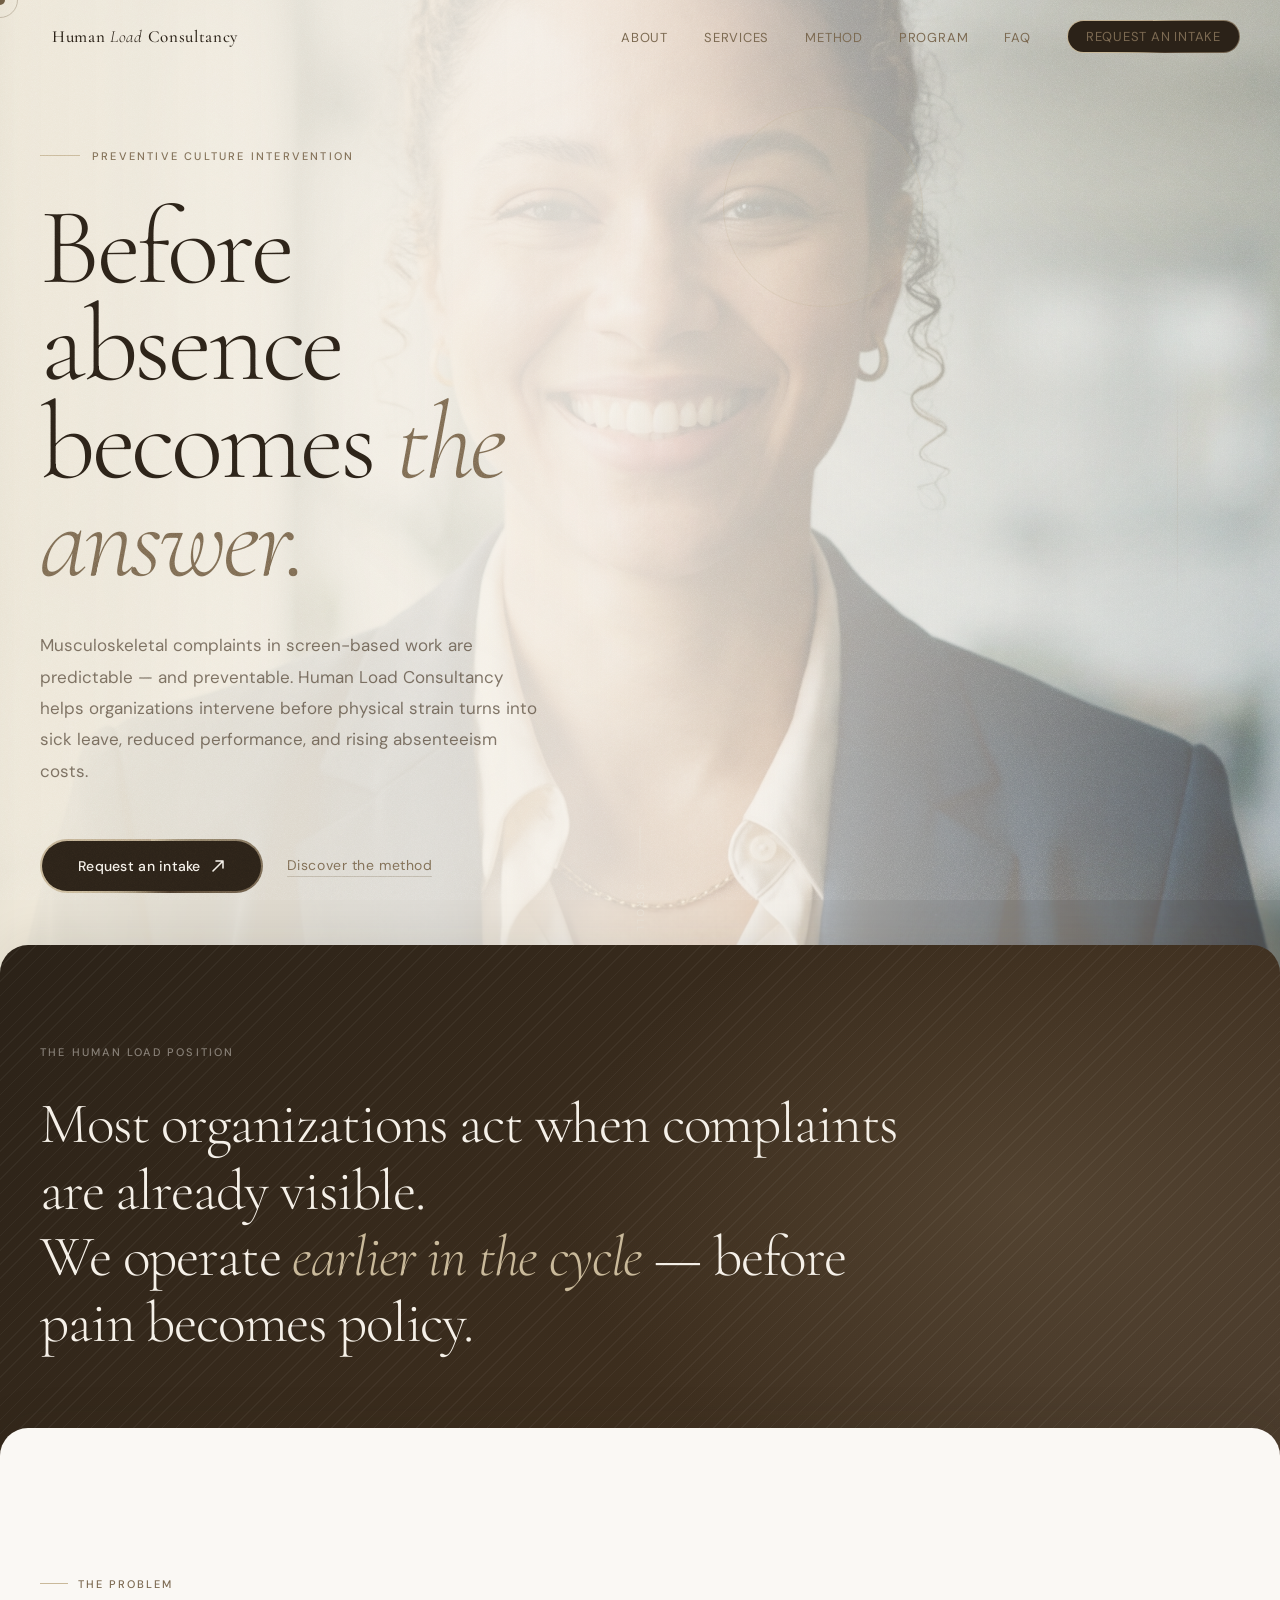
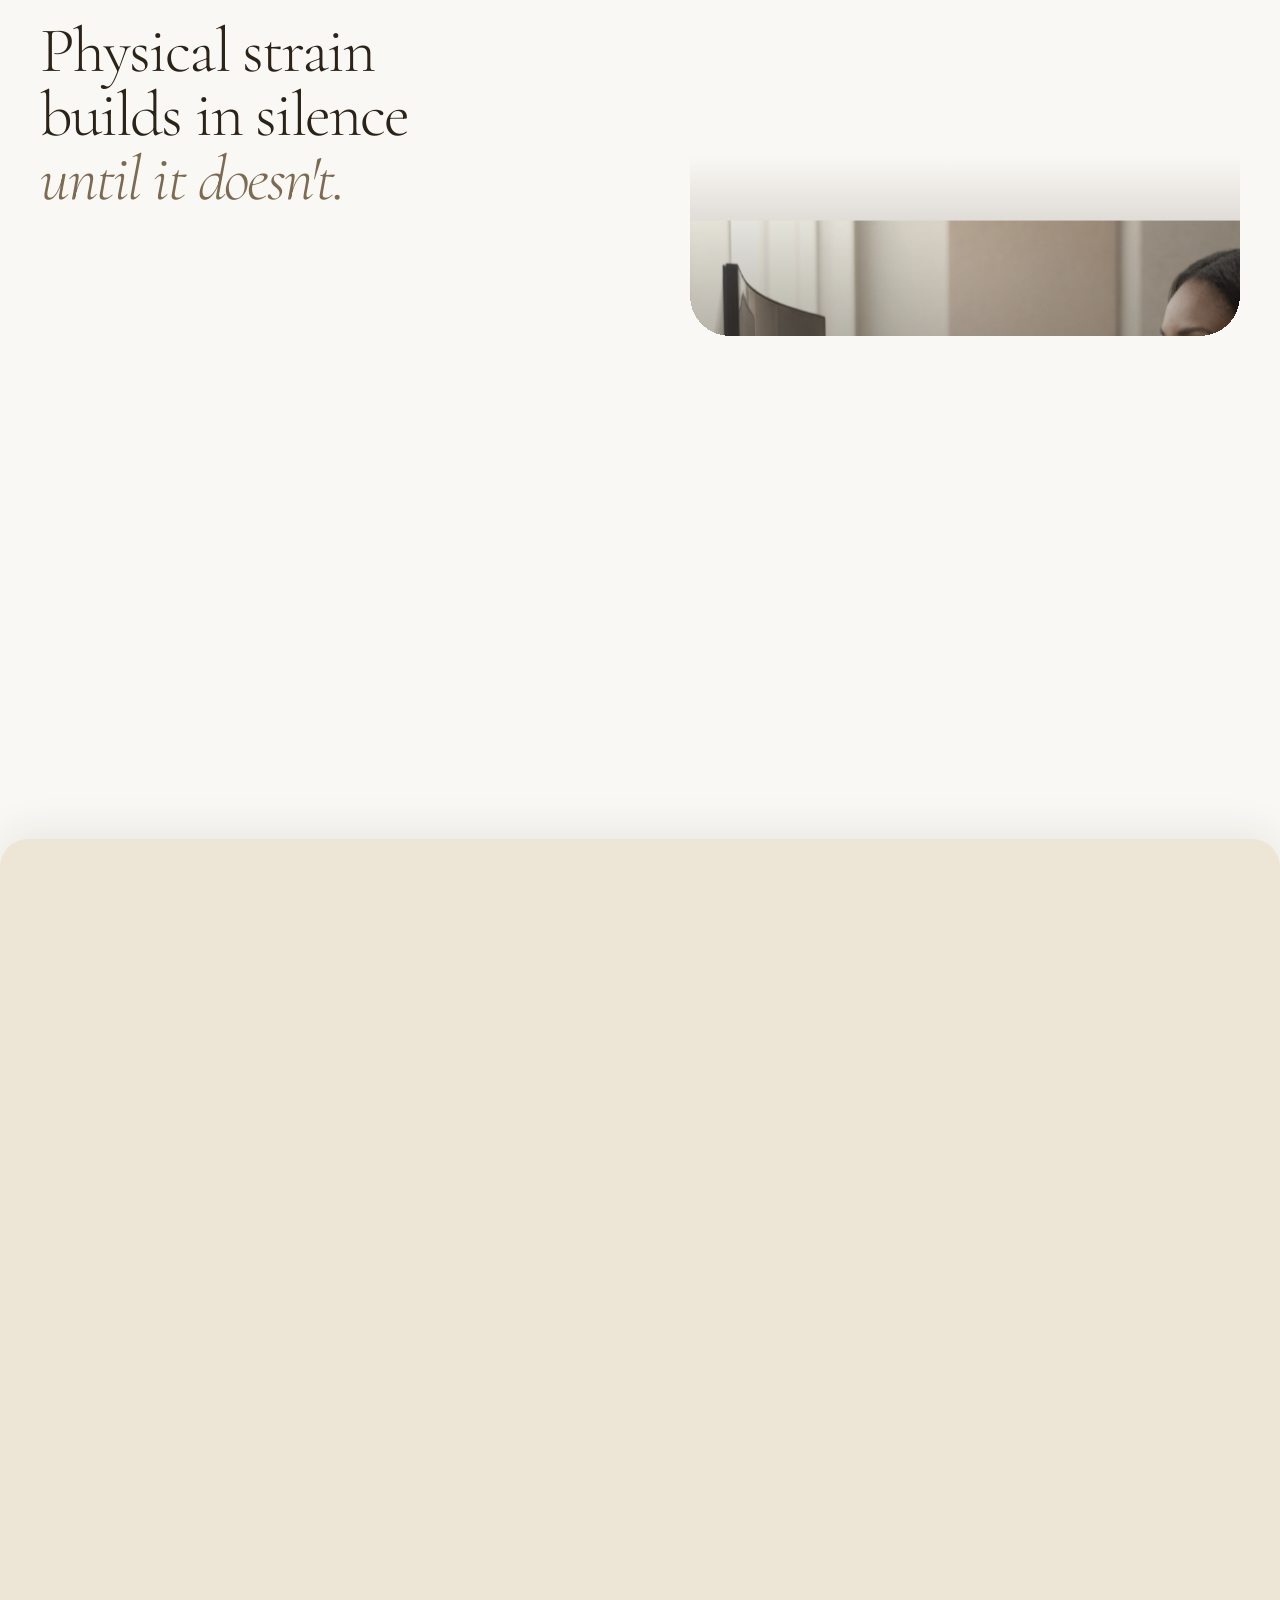
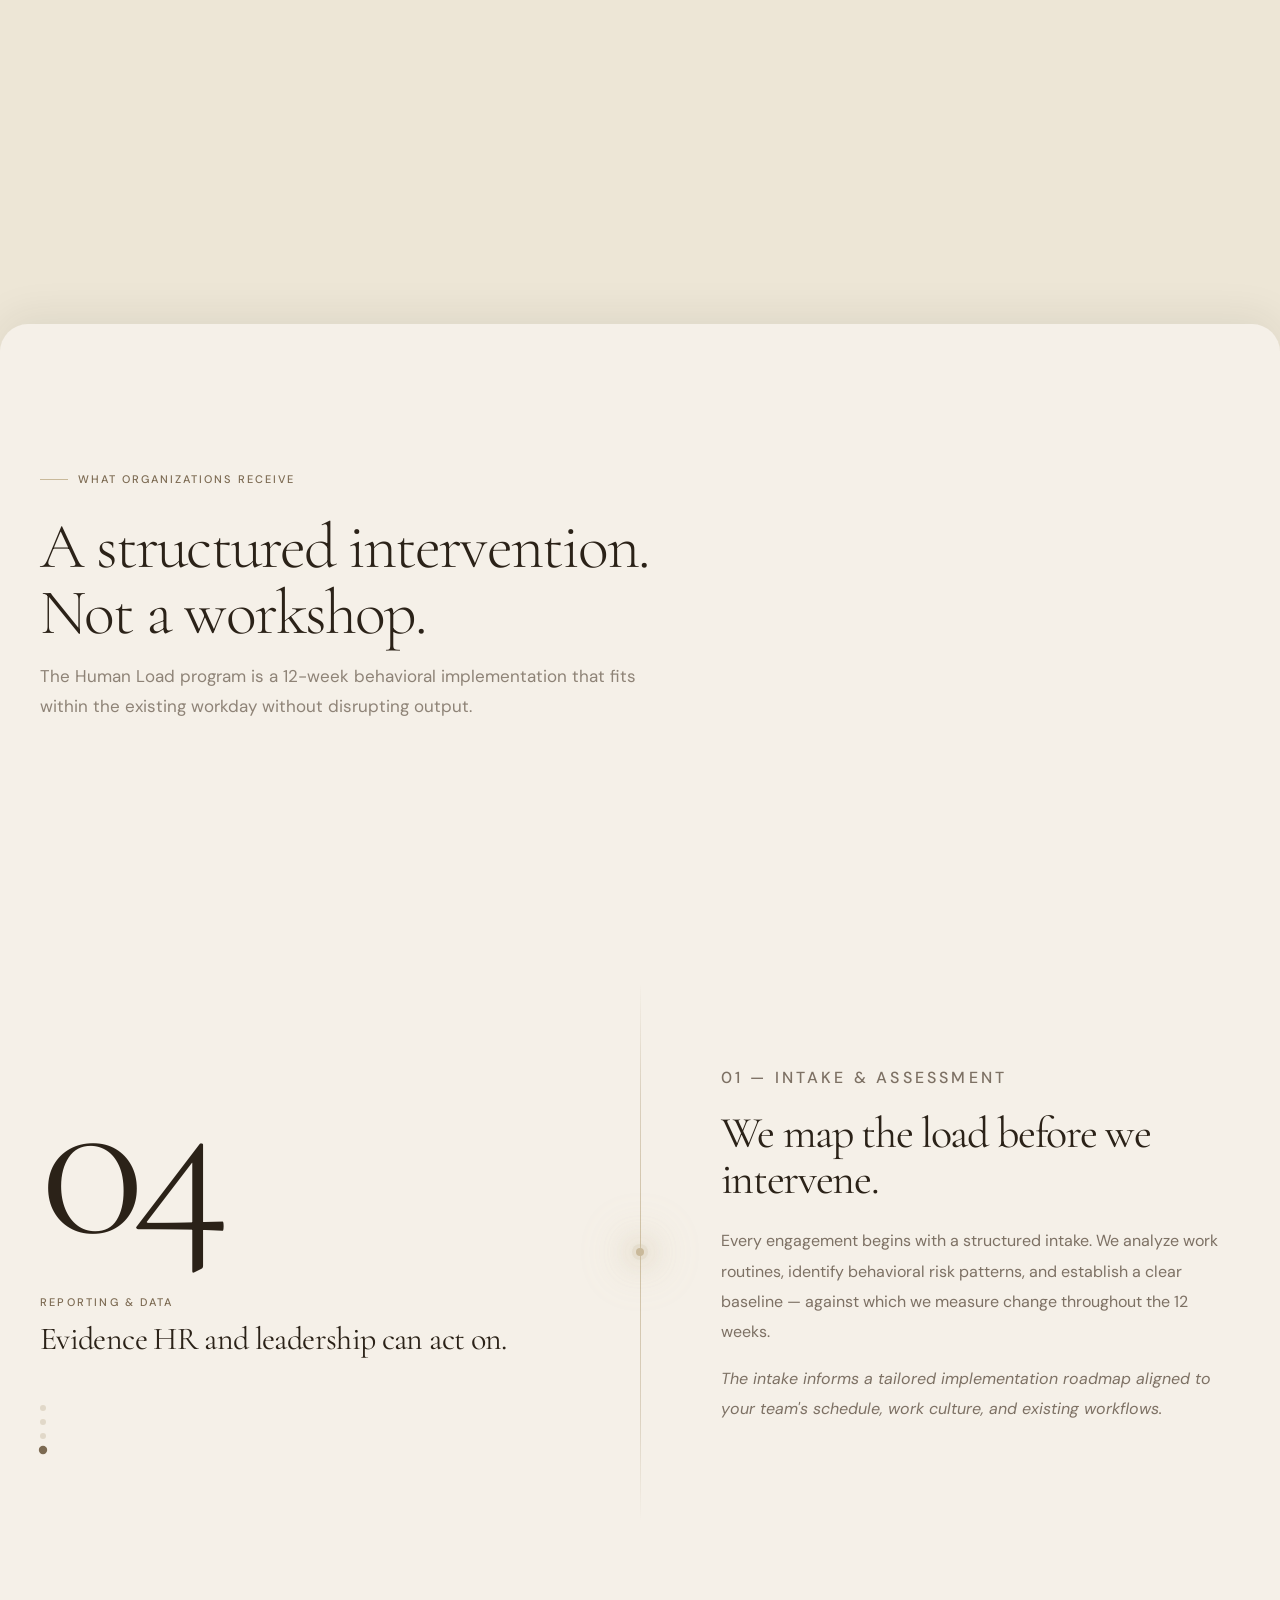
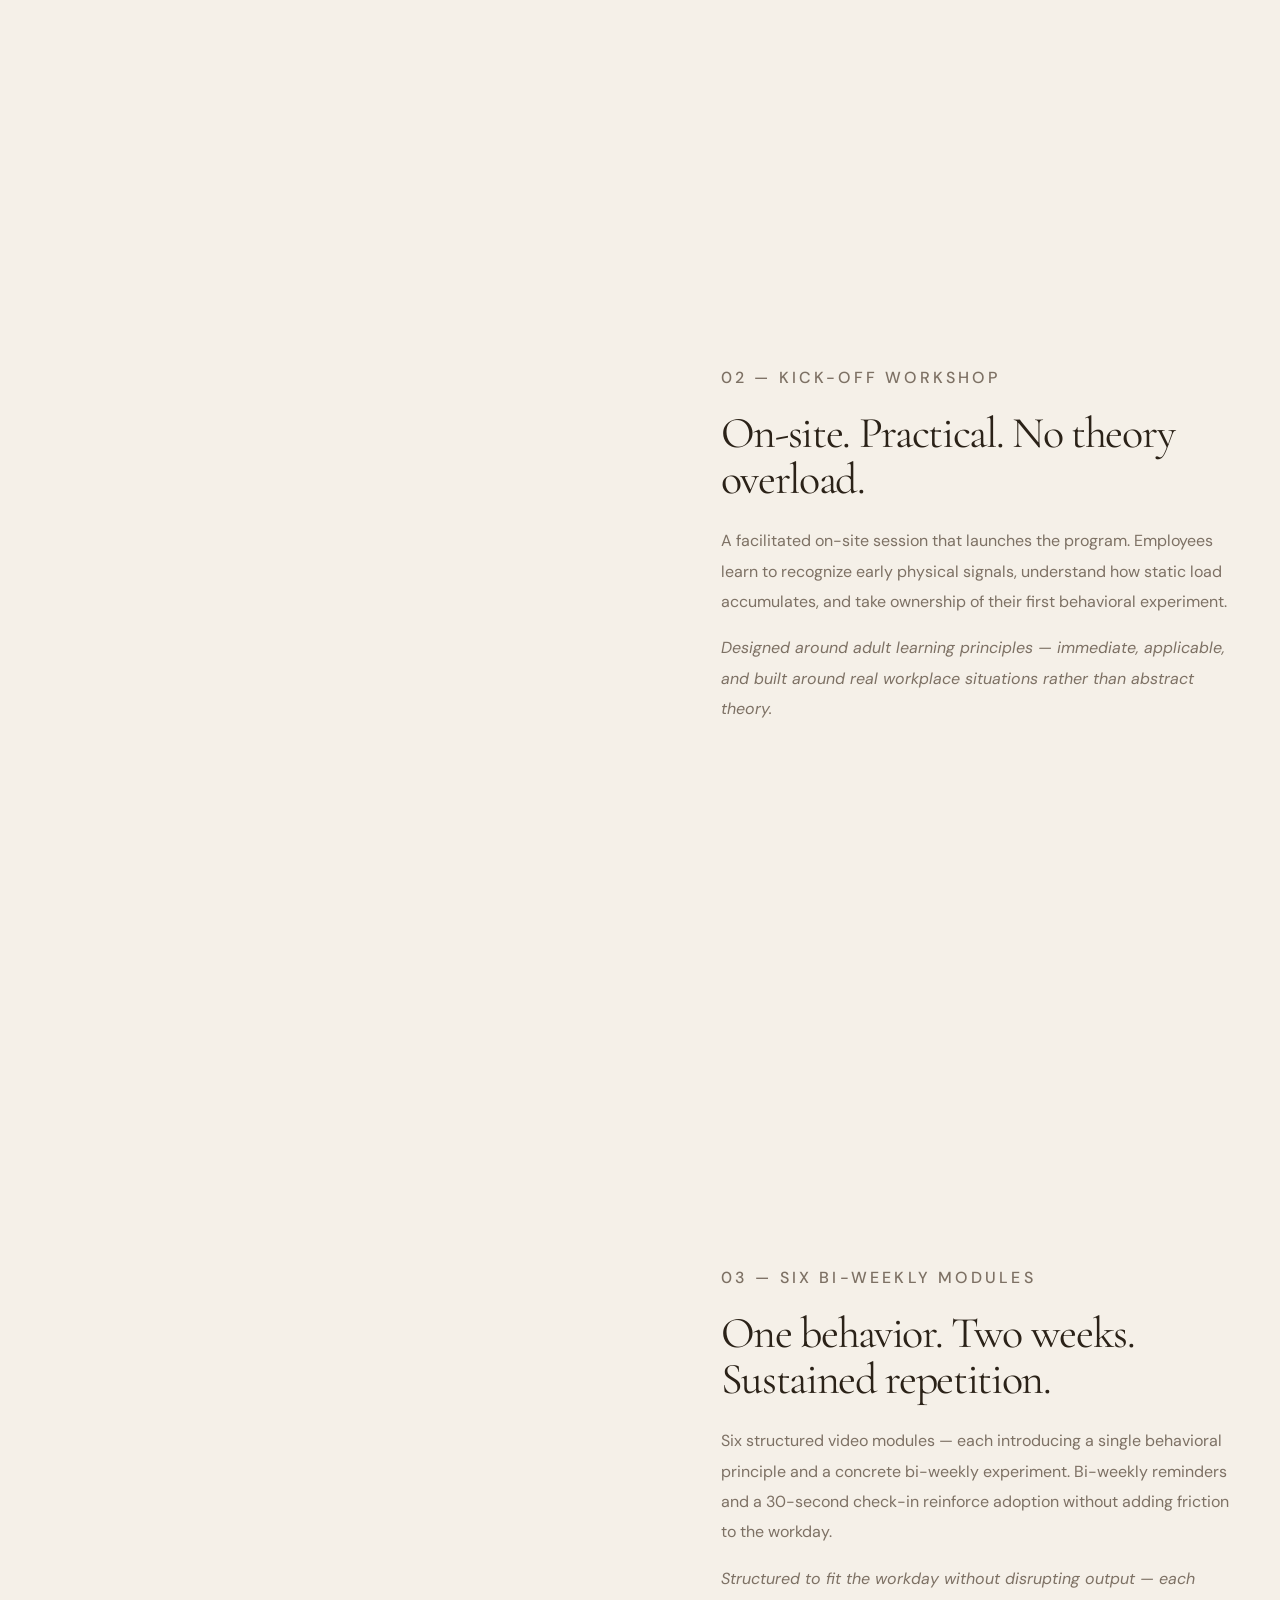
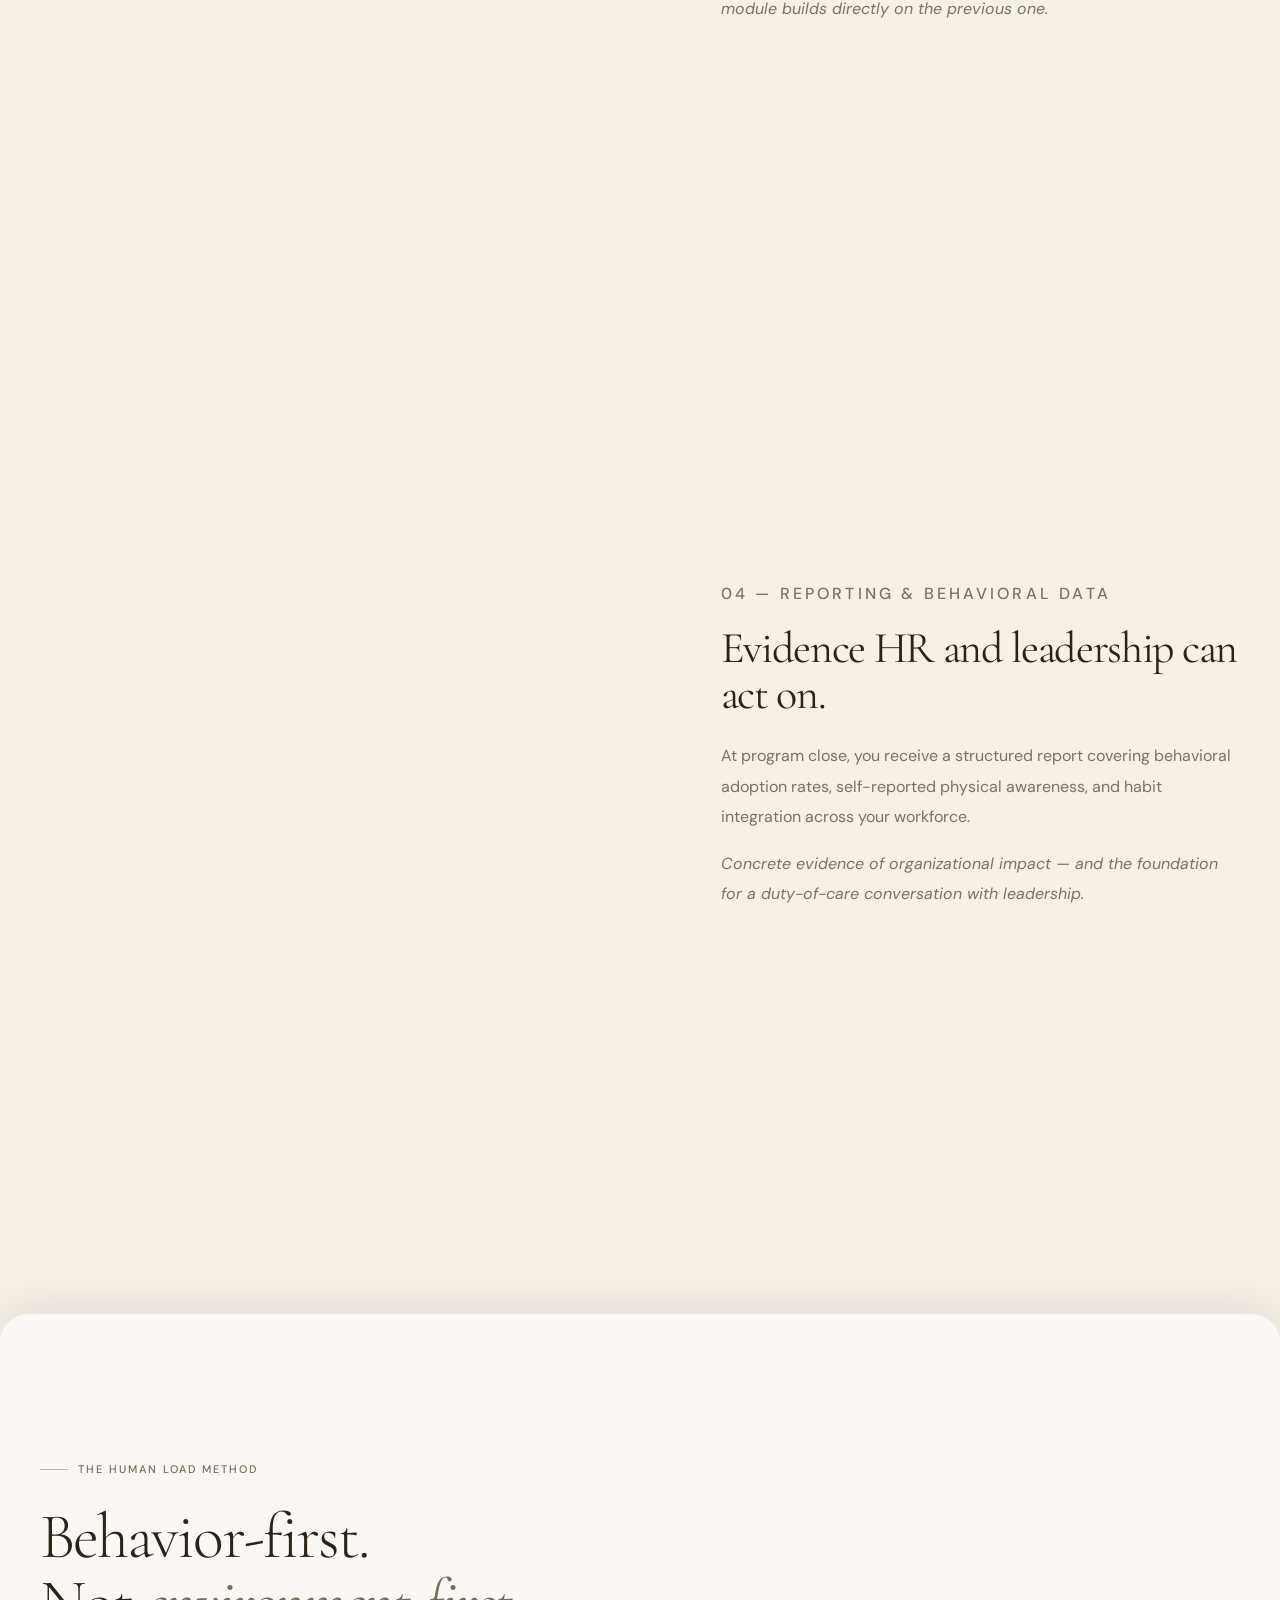
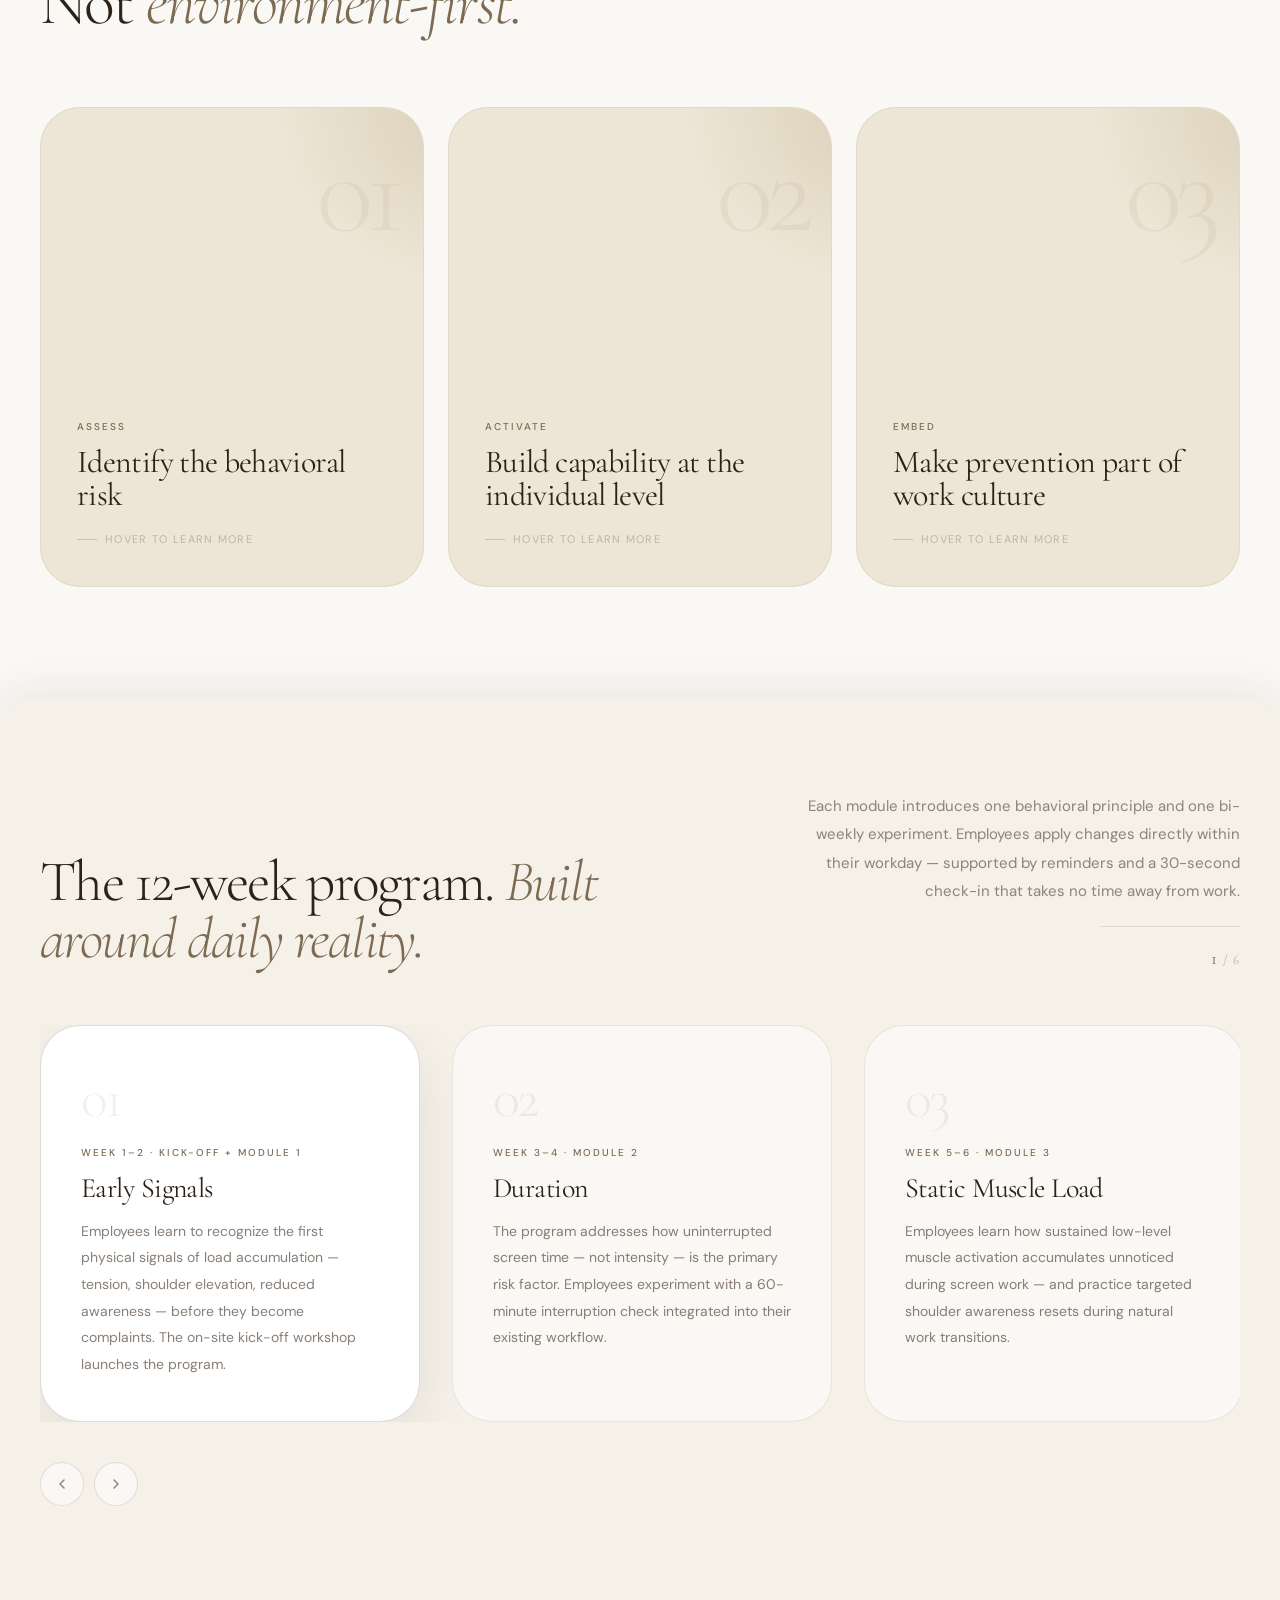
==== commit 0064557a: "feat: add technical SEO and social-share foundation - Replace <title> with descriptive, keyword-rich" ====
--- a/index.html
+++ b/index.html
@@ -3,7 +3,46 @@
 <head>
 <meta charset="UTF-8">
 <meta name="viewport" content="width=device-width, initial-scale=1.0">
-<title>HLC | Human Load Consultancy</title>
+<title>Human Load Consultancy — Behavior-First Prevention for Screen-Based Work</title>
+<meta name="description" content="A 12-week behavioral intervention that prevents musculoskeletal complaints in screen-based work. Behavior-first. Not environment-first.">
+
+<!-- Canonical -->
+<link rel="canonical" href="https://humanloadconsultancy.com/">
+
+<!-- Open Graph -->
+<meta property="og:type" content="website">
+<meta property="og:site_name" content="Human Load Consultancy">
+<meta property="og:title" content="Human Load Consultancy — Behavior-First Prevention">
+<meta property="og:description" content="A 12-week behavioral intervention that prevents musculoskeletal complaints in screen-based work.">
+<meta property="og:url" content="https://humanloadconsultancy.com/">
+<meta property="og:image" content="https://humanloadconsultancy.com/og-image.jpg">
+<meta property="og:image:width" content="1200">
+<meta property="og:image:height" content="630">
+<meta property="og:locale" content="en_US">
+
+<!-- Twitter Card -->
+<meta name="twitter:card" content="summary_large_image">
+<meta name="twitter:title" content="Human Load Consultancy — Behavior-First Prevention">
+<meta name="twitter:description" content="A 12-week behavioral intervention that prevents musculoskeletal complaints in screen-based work.">
+<meta name="twitter:image" content="https://humanloadconsultancy.com/og-image.jpg">
+
+<!-- Structured Data -->
+<script type="application/ld+json">
+{
+  "@context": "https://schema.org",
+  "@type": "ProfessionalService",
+  "name": "Human Load Consultancy",
+  "description": "A 12-week behavioral intervention that prevents musculoskeletal complaints in screen-based work.",
+  "url": "https://humanloadconsultancy.com/",
+  "founder": {
+    "@type": "Person",
+    "name": "Crystal Haaswijk",
+    "jobTitle": "Physical Therapist & Founder"
+  },
+  "areaServed": ["NL", "AW", "BE"],
+  "serviceType": "Preventive workplace health consulting"
+}
+</script>
 
 <link rel="preconnect" href="https://fonts.googleapis.com">
 <link rel="preconnect" href="https://fonts.gstatic.com" crossorigin>
@@ -54,7 +93,7 @@
 .services-section { background: var(--cream); }
 .approach-section { background: var(--warm-white); }
 .faq-section { background: var(--warm-white); }
-.cta-section { background: var(--parchment); position: relative; overflow: hidden; scroll-margin-top: 80px; }
+.cta-section { background: var(--parchment); position: relative; overflow: hidden; }
 .cta-section::before { content: ''; position: absolute; inset: -15%; background: url('services.jpg') center/cover no-repeat; opacity: .09; filter: sepia(30%); pointer-events: none; z-index: 0; transform: translateY(var(--parallax-y, 0px)); transition: transform 0s linear; }
 .cta-section .container { position: relative; z-index: 1; }
 
@@ -193,7 +232,6 @@
   transition: opacity 1s var(--ease-out) .4s, transform 1s var(--ease-out) .4s;
 }
 .hero h1 em { font-style: italic; font-weight: 300; color: var(--bark); }
-.nowrap { white-space: nowrap; }
 .hero-content.loaded h1 { opacity: 1; transform: none; }
 .hero-body {
   max-width: 500px; font-size: 17px; line-height: 1.85;
@@ -718,7 +756,7 @@
         <li><a href="#approach">Method</a></li>
         <li><a href="#trajectory">Program</a></li>
         <li><a href="#faq">FAQ</a></li>
-      <li><a href="#intake-form" class="btn-intake">Request an intake</a></li>
+      <li><a href="mailto:info@humanloadconsultancy.com" class="btn-intake">Request an intake</a></li>
       </ul>
       <button class="nav-hamburger" id="navHamburger" aria-label="Open menu" aria-expanded="false">
         <span></span>
@@ -741,7 +779,7 @@
     </ul>
     <div class="mobile-menu-divider"></div>
     <ul>
-      <li><a href="#intake-form" class="mobile-nav-cta">Request an intake</a></li>
+      <li><a href="mailto:info@humanloadconsultancy.com" class="mobile-nav-cta">Request an intake</a></li>
     </ul>
   </nav>
 </div>
@@ -758,13 +796,12 @@
   <div class="container">
     <div class="hero-content" id="heroContent">
       <p class="eyebrow">Preventive Culture Intervention</p>
-      <h1><span class="nowrap">Behavior-first.</span><br><span class="nowrap">Not <em>environment-first.</em></span></h1>
-      <p class="hero-body">Ergonomics addresses the workstation. Human Load addresses what happens within it, through a 12-week behavioral intervention that prevents physical complaints before they reach absence reports.</p>
+      <h1>Before absence<br>becomes <em>the answer.</em></h1>
+      <p class="hero-body">Musculoskeletal complaints in screen-based work are predictable — and preventable. Human Load Consultancy helps organizations intervene before physical strain turns into sick leave, reduced performance, and rising absenteeism costs.</p>
       <div class="hero-actions">
-        <a href="#intake-form" class="btn-intake">Request an intake <svg width="14" height="14" viewBox="0 0 14 14" fill="none"><path d="M2 12L12 2M12 2H5M12 2v7" stroke="currentColor" stroke-width="1.5" stroke-linecap="round" stroke-linejoin="round"/></svg></a>
-        <a href="#about" class="btn-ghost">Read the framework</a>
+        <a href="mailto:info@humanloadconsultancy.com" class="btn-intake">Request an intake <svg width="14" height="14" viewBox="0 0 14 14" fill="none"><path d="M2 12L12 2M12 2H5M12 2v7" stroke="currentColor" stroke-width="1.5" stroke-linecap="round" stroke-linejoin="round"/></svg></a>
+        <a href="#about" class="btn-ghost">Discover the method</a>
       </div>
-      <p class="hero-scarcity" style="font-size:13px; color:rgba(180,162,130,0.7); margin-top:20px; letter-spacing:0.01em;">We accept a limited number of engagements each quarter — by intake conversation only.</p>
     </div>
   </div>
   <div class="scroll-indicator">
@@ -779,7 +816,7 @@
       <p class="statement-label reveal-left">The Human Load position</p>
       <blockquote class="reveal-left" style="transition-delay:.12s">
         Most organizations act when complaints are already visible.<br>
-        We operate <em>earlier in the cycle</em>, before pain becomes policy.
+        We operate <em>earlier in the cycle</em> — before pain becomes policy.
       </blockquote>
     </div>
   </div>
@@ -818,8 +855,8 @@
     </div>
     <div>
       <p class="lead reveal">Ergonomics addresses the workstation. Human Load addresses what happens within it.</p>
-      <p class="reveal delay-1">In screen-based work, physical complaints are rarely caused by intensity. They are caused by duration, repetition, and the absence of variation, day after day, across an entire workforce.</p>
-      <p class="reveal delay-2">By the time HR becomes aware of a problem, the pattern has typically been building for months. Employees have normalized discomfort. Managers have not been equipped to act. And the cost is already accumulating: in sick leave, lost productivity, and staff turnover.</p>
+      <p class="reveal delay-1">In screen-based work, physical complaints are rarely caused by intensity. They are caused by duration, repetition, and the absence of variation — day after day, across an entire workforce.</p>
+      <p class="reveal delay-2">By the time HR becomes aware of a problem, the pattern has typically been building for months. Employees have normalized discomfort. Managers have not been equipped to act. And the cost — in sick leave, lost productivity, and staff turnover — is already accumulating.</p>
 </div>
   </div>
 </div>
@@ -840,9 +877,9 @@
   </div>
 </div>
       <div class="about-hlc-right">
-        <p class="lead reveal">After eight years as a physical therapist, I kept seeing the same patients. Different names, same complaints. Neck pain. Shoulder tension. Back problems. Arm issues. All from screen-based work.</p>
-        <p class="reveal delay-1">By the time people came to me, the damage was already done. The pattern had been building for months, sometimes years. The advice was always the same. Sit up straight. Adjust your chair. Take breaks. Ergonomics: necessary, but nowhere near enough.</p>
-        <p class="reveal delay-2">Human Load Consultancy exists because I believe physical complaints from screen-based work are largely preventable, and that prevention is more effective, more humane, and more economical than treatment. As a physical therapist and lifestyle therapist, I bring clinical expertise to a problem that has always been treated too late, by the wrong people, at the wrong moment.</p>
+        <p class="lead reveal">After eight years as a physical therapist, I kept seeing the same patients — different names, same complaints. Neck pain. Shoulder tension. Back problems. Arm issues. All from screen-based work.</p>
+        <p class="reveal delay-1">By the time people came to me, the damage was already done. The pattern had been building for months — sometimes years. The advice was always the same. Sit up straight. Adjust your chair. Take breaks. Ergonomics — necessary, but nowhere near enough.</p>
+        <p class="reveal delay-2">Human Load Consultancy exists because I believe physical complaints from screen-based work are largely preventable — and that prevention is more effective, more humane, and more economical than treatment. As a physical therapist and lifestyle therapist, I bring clinical expertise to a problem that has always been treated too late, by the wrong people, at the wrong moment.</p>
         <p class="reveal delay-3">The question that kept coming back: what if they had never needed to come at all?</p>
         <div class="about-credentials reveal delay-3">
           <div class="credential">
@@ -889,26 +926,26 @@
         <div class="svc-item active" data-index="0">
           <p class="svc-item-label">01 — Intake & Assessment</p>
           <h3>We map the load before we intervene.</h3>
-          <p>Every engagement begins with a structured intake. We analyze work routines, identify behavioral risk patterns, and establish a clear baseline against which we measure change throughout the 12 weeks.</p>
+          <p>Every engagement begins with a structured intake. We analyze work routines, identify behavioral risk patterns, and establish a clear baseline — against which we measure change throughout the 12 weeks.</p>
           <p class="svc-item-detail">The intake informs a tailored implementation roadmap aligned to your team's schedule, work culture, and existing workflows.</p>
         </div>
         <div class="svc-item" data-index="1">
           <p class="svc-item-label">02 — Kick-off Workshop</p>
           <h3>On-site. Practical. No theory overload.</h3>
           <p>A facilitated on-site session that launches the program. Employees learn to recognize early physical signals, understand how static load accumulates, and take ownership of their first behavioral experiment.</p>
-          <p class="svc-item-detail">Designed around adult learning principles: immediate, applicable, and built around real workplace situations rather than abstract theory.</p>
+          <p class="svc-item-detail">Designed around adult learning principles — immediate, applicable, and built around real workplace situations rather than abstract theory.</p>
         </div>
         <div class="svc-item" data-index="2">
           <p class="svc-item-label">03 — Six Bi-weekly Modules</p>
           <h3>One behavior. Two weeks. Sustained repetition.</h3>
-          <p>Six structured video modules, each introducing a single behavioral principle and a concrete bi-weekly experiment. Bi-weekly reminders and a 30-second check-in reinforce adoption without adding friction to the workday.</p>
-          <p class="svc-item-detail">Structured to fit the workday without disrupting output, each module builds directly on the previous one.</p>
+          <p>Six structured video modules — each introducing a single behavioral principle and a concrete bi-weekly experiment. Bi-weekly reminders and a 30-second check-in reinforce adoption without adding friction to the workday.</p>
+          <p class="svc-item-detail">Structured to fit the workday without disrupting output — each module builds directly on the previous one.</p>
         </div>
         <div class="svc-item" data-index="3">
           <p class="svc-item-label">04 — Reporting & Behavioral Data</p>
           <h3>Evidence HR and leadership can act on.</h3>
           <p>At program close, you receive a structured report covering behavioral adoption rates, self-reported physical awareness, and habit integration across your workforce.</p>
-          <p class="svc-item-detail">Concrete evidence of organizational impact, and the foundation for a duty-of-care conversation with leadership.</p>
+          <p class="svc-item-detail">Concrete evidence of organizational impact — and the foundation for a duty-of-care conversation with leadership.</p>
         </div>
       </div>
     </div>
@@ -933,10 +970,10 @@
           </div>
           <div class="flip-back">
             <p class="flip-back-label">Assess</p>
-            <p>We analyze where physical load accumulates in daily work routines, not just in workstation setup, but in how people actually work: how long, how often, and how they respond to physical signals.</p>
+            <p>We analyze where physical load accumulates in daily work routines — not just in workstation setup, but in how people actually work: how long, how often, and how they respond to physical signals.</p>
             <div class="flip-back-divider"></div>
             <p class="flip-back-org-label">What this means for your organization</p>
-            <p class="flip-back-org">A clear picture of behavioral risk patterns across your workforce, before complaints become visible on sick leave reports.</p>
+            <p class="flip-back-org">A clear picture of behavioral risk patterns across your workforce — before complaints become visible on sick leave reports.</p>
           </div>
         </div>
       </div>
@@ -951,10 +988,10 @@
           </div>
           <div class="flip-back">
             <p class="flip-back-label">Activate</p>
-            <p>Employees develop practical skills: recognizing early physical signals, interrupting static load, and integrating variation into their existing work rhythm, without reducing productivity.</p>
+            <p>Employees develop practical skills: recognizing early physical signals, interrupting static load, and integrating variation into their existing work rhythm — without reducing productivity.</p>
             <div class="flip-back-divider"></div>
             <p class="flip-back-org-label">What this means for your organization</p>
-            <p class="flip-back-org">A workforce that self-regulates physical load as part of daily routine, reducing dependency on reactive occupational health interventions.</p>
+            <p class="flip-back-org">A workforce that self-regulates physical load as part of daily routine — reducing dependency on reactive occupational health interventions.</p>
           </div>
         </div>
       </div>
@@ -969,7 +1006,7 @@
           </div>
           <div class="flip-back">
             <p class="flip-back-label">Embed</p>
-            <p>Through structured repetition, behavioral reminders, and data-informed check-ins, preventive habits become embedded in how your organization works, not dependent on individual motivation.</p>
+            <p>Through structured repetition, behavioral reminders, and data-informed check-ins, preventive habits become embedded in how your organization works — not dependent on individual motivation.</p>
             <div class="flip-back-divider"></div>
             <p class="flip-back-org-label">What this means for your organization</p>
             <p class="flip-back-org">Measurable behavioral adoption, reduced musculoskeletal risk, and a demonstrable duty-of-care investment that HR and leadership can report on.</p>
@@ -987,7 +1024,7 @@
         <div class="trajectory-header">
           <h2>The 12-week program. <em>Built around daily reality.</em></h2>
           <div class="trajectory-header-right">
-            <p>Each module introduces one behavioral principle and one bi-weekly experiment. Employees apply changes directly within their workday, supported by reminders and a 30-second check-in that takes no time away from work.</p>
+            <p>Each module introduces one behavioral principle and one bi-weekly experiment. Employees apply changes directly within their workday — supported by reminders and a 30-second check-in that takes no time away from work.</p>
             <div class="traj-progress-bar"><div class="traj-progress-fill" id="trajProgressFill"></div></div>
             <div class="traj-counter"><span id="trajCurrent">1</span> / 6</div>
           </div>
@@ -998,37 +1035,37 @@
               <span class="traj-card-num">01</span>
               <span class="traj-card-week">Week 1–2 · Kick-off + Module 1</span>
               <h4>Early Signals</h4>
-              <p>Employees learn to recognize the first physical signals of load accumulation: tension, shoulder elevation, reduced awareness. They learn to act before these become complaints. The on-site kick-off workshop launches the program.</p>
+              <p>Employees learn to recognize the first physical signals of load accumulation — tension, shoulder elevation, reduced awareness — before they become complaints. The on-site kick-off workshop launches the program.</p>
             </div>
             <div class="traj-card">
               <span class="traj-card-num">02</span>
               <span class="traj-card-week">Week 3–4 · Module 2</span>
               <h4>Duration</h4>
-              <p>The program addresses how uninterrupted screen time, not intensity, is the primary risk factor. Employees experiment with a 60-minute interruption check integrated into their existing workflow.</p>
+              <p>The program addresses how uninterrupted screen time — not intensity — is the primary risk factor. Employees experiment with a 60-minute interruption check integrated into their existing workflow.</p>
             </div>
             <div class="traj-card">
               <span class="traj-card-num">03</span>
               <span class="traj-card-week">Week 5–6 · Module 3</span>
               <h4>Static Muscle Load</h4>
-              <p>Employees learn how sustained low-level muscle activation accumulates unnoticed during screen work, and practice targeted shoulder awareness resets during natural work transitions.</p>
+              <p>Employees learn how sustained low-level muscle activation accumulates unnoticed during screen work — and practice targeted shoulder awareness resets during natural work transitions.</p>
             </div>
             <div class="traj-card">
               <span class="traj-card-num">04</span>
               <span class="traj-card-week">Week 7–8 · Module 4</span>
               <h4>Work Rhythm</h4>
-              <p>Physical load is shaped by how work is structured, not just by how people sit. Employees learn to use task transitions, meeting endings, and focus breaks as natural moments for variation.</p>
+              <p>Physical load is shaped by how work is structured — not just how people sit. Employees learn to use task transitions, meeting endings, and focus breaks as natural moments for variation.</p>
             </div>
             <div class="traj-card">
               <span class="traj-card-num">05</span>
               <span class="traj-card-week">Week 9–10 · Module 5</span>
               <h4>Micro Recovery</h4>
-              <p>Short recovery moments, seconds rather than minutes, are enough to interrupt sustained muscle activation. Employees build micro-recovery into their daily routine without affecting output.</p>
+              <p>Short recovery moments — seconds, not minutes — are enough to interrupt sustained muscle activation. Employees build micro-recovery into their daily routine without affecting output.</p>
             </div>
             <div class="traj-card">
               <span class="traj-card-num">06</span>
               <span class="traj-card-week">Week 11–12 · Module 6 + Final Check-in</span>
               <h4>Sustainable Habits</h4>
-              <p>Employees choose two personal routines to carry forward independently. The program closes with a structured final check-in that measures behavioral adoption and embeds change into work culture.</p>
+              <p>Employees choose two personal routines to carry forward independently. The program closes with a structured final check-in — measuring behavioral adoption and embedding change into work culture.</p>
             </div>
           </div>
         </div>
@@ -1051,40 +1088,35 @@
     <h2 class="reveal delay-1">Questions from<br><em>HR and leadership.</em></h2>
     <div class="faq-list">
       <details class="faq-item reveal delay-1">
-        <summary>We already have an occupational health provider. Why would we need this?<span class="faq-icon"></span></summary>
-        <p>Occupational health responds when something has already gone wrong. Human Load operates before that moment and reduces the volume of cases that reach your occupational health provider in the first place. Most clients find the two services naturally complementary.</p>
+        <summary>What does this cost?<span class="faq-icon"></span></summary>
+        <p>The program is priced per participant. For a team of 25 on-site in Aruba, the total investment is AWG 8,750. That is less than the cost of one employee on sick leave for three weeks — before replacement, lost productivity, or re-integration are factored in. The intake conversation is free and includes a cost-of-inaction calculation specific to your organisation.</p>
       </details>
       <details class="faq-item reveal delay-2">
-        <summary>How is this different from a wellness program or ergonomic audit?<span class="faq-icon"></span></summary>
-        <p>Wellness programs depend on individual motivation and run alongside the workday. Ergonomic audits change the workstation. Human Load changes what happens within the workday: structured, measurable, embedded into how people work. The closing report is an organizational deliverable, not an individual one.</p>
+        <summary>We already have an occupational health provider. Why would we need this?<span class="faq-icon"></span></summary>
+        <p>Occupational health responds when something has already gone wrong. Human Load operates before that moment — reducing the volume of cases that reach your occupational health provider in the first place. Most clients find the two services naturally complementary.</p>
       </details>
       <details class="faq-item reveal delay-2">
-        <summary>How do we know this actually works?<span class="faq-icon"></span></summary>
-        <p>Every organisation receives a before-and-after behavioural data report. You see exactly what shifted per team: awareness scores, adoption rates, habit integration. Even the first client receives this. The measurement system is built in from day one, not added later.</p>
-      </details>
-      <details class="faq-item reveal delay-3">
         <summary>How much work is this for HR?<span class="faq-icon"></span></summary>
-        <p>Less than ten minutes per module. HR sends one email on day one and one reminder on day seven. Everything else (the modules, the check-ins, the data collection) runs without HR involvement. At program close, you receive a report ready to present to leadership.</p>
+        <p>Less than ten minutes per module. HR sends one email on day one and one reminder on day seven. Everything else — the modules, the check-ins, the data collection — runs without HR involvement. At program close, you receive a report ready to present to leadership.</p>
       </details>
       <details class="faq-item reveal delay-3">
         <summary>What if our employees just don't engage?<span class="faq-icon"></span></summary>
-        <p>The program is designed for low motivation, not high motivation. Each experiment takes under sixty seconds. The check-in takes thirty. Engagement data is tracked per team, so if adoption drops you see it early and can act on it. The structure does the work, not individual willpower.</p>
+        <p>The program is designed for low motivation, not high motivation. Each experiment takes under sixty seconds. The check-in takes thirty. Engagement data is tracked per team — so if adoption drops, you see it early and can act on it. The structure does the work, not individual willpower.</p>
       </details>
       <details class="faq-item reveal delay-3">
-        <summary>What does this involve as an investment?<span class="faq-icon"></span></summary>
-        <p>Investment is scaled to organization size and discussed during the intake conversation. As a benchmark, the program typically costs less than two weeks of absence for a single employee. The intake is free, takes 45 minutes, and includes a cost-of-inaction calculation specific to your organization.</p>
+        <summary>How do we know this actually works?<span class="faq-icon"></span></summary>
+        <p>Every organisation receives a before-and-after behavioural data report. You see exactly what shifted — awareness scores, adoption rates, habit integration — per team. Even the first client receives this. The measurement system is built in from day one, not added later.</p>
       </details>
     </div>
   </div>
 </section>
 
-<section class="cta-section section" id="intake-form">
+<section class="cta-section section">
   <div class="container">
     <div class="cta-inner">
       <p class="section-tag reveal">Take the next step</p>
       <h2 class="reveal delay-1">The right time to act<br>is <em>before the data arrives.</em></h2>
-      <p class="reveal" style="font-size:13px; color:rgba(180,162,130,0.65); font-style:italic; margin-top:-24px; margin-bottom:8px;">Currently in pilot phase with selected organizations across the Netherlands and Aruba.</p>
-      <p class="reveal delay-2">Most organizations contact us after complaints have already surfaced. The intake conversation is free, takes 45 minutes, and gives you a clear picture of where behavioral risk sits in your organization, and what a structured intervention would look like.</p>
+      <p class="reveal delay-2">Most organizations contact us after complaints have already surfaced. The intake conversation is free, takes 45 minutes, and gives you a clear picture of where behavioral risk sits in your organization — and what a structured intervention would look like.</p>
       <form class="cta-form reveal delay-3" action="https://formspree.io/f/xzdyyoyy" method="POST">
         <div class="cta-form-row">
           <div class="cta-form-field">
@@ -1141,9 +1173,17 @@
   <div style="background:#2b2218; border:1px solid #c9b99a; padding:48px 40px; max-width:440px; width:90%; position:relative; font-family:'DM Sans',sans-serif;">
     <button onclick="document.getElementById('contact-modal').style.display='none'" style="position:absolute; top:16px; right:20px; background:none; border:none; color:#c9b99a; font-size:22px; cursor:pointer;">✕</button>
     <p style="color:#c9b99a; font-size:12px; letter-spacing:0.15em; text-transform:uppercase; margin:0 0 24px;">Contact</p>
-    <p style="color:#f5f0e8; font-size:15px; margin:0;">
+    <p style="color:#f5f0e8; font-size:15px; margin:0 0 12px;">
       <span style="color:#c9b99a;">Email</span><br>
       <a href="mailto:info@humanloadconsultancy.com" style="color:#f5f0e8; text-decoration:none;">info@humanloadconsultancy.com</a>
+    </p>
+    <p style="color:#f5f0e8; font-size:15px; margin:0 0 12px;">
+      <span style="color:#c9b99a;">Aruba</span> <span style="color:#7c6a52; font-size:13px;">Call &amp; WhatsApp</span><br>
+      <a href="tel:+2977431527" style="color:#f5f0e8; text-decoration:none;">297 743 1527</a>
+    </p>
+    <p style="color:#f5f0e8; font-size:15px; margin:0;">
+      <span style="color:#c9b99a;">International</span> <span style="color:#7c6a52; font-size:13px;">WhatsApp</span><br>
+      <a href="https://wa.me/31636328002" target="_blank" style="color:#f5f0e8; text-decoration:none;">+31 6 36 32 80 02</a>
     </p>
   </div>
 </div>
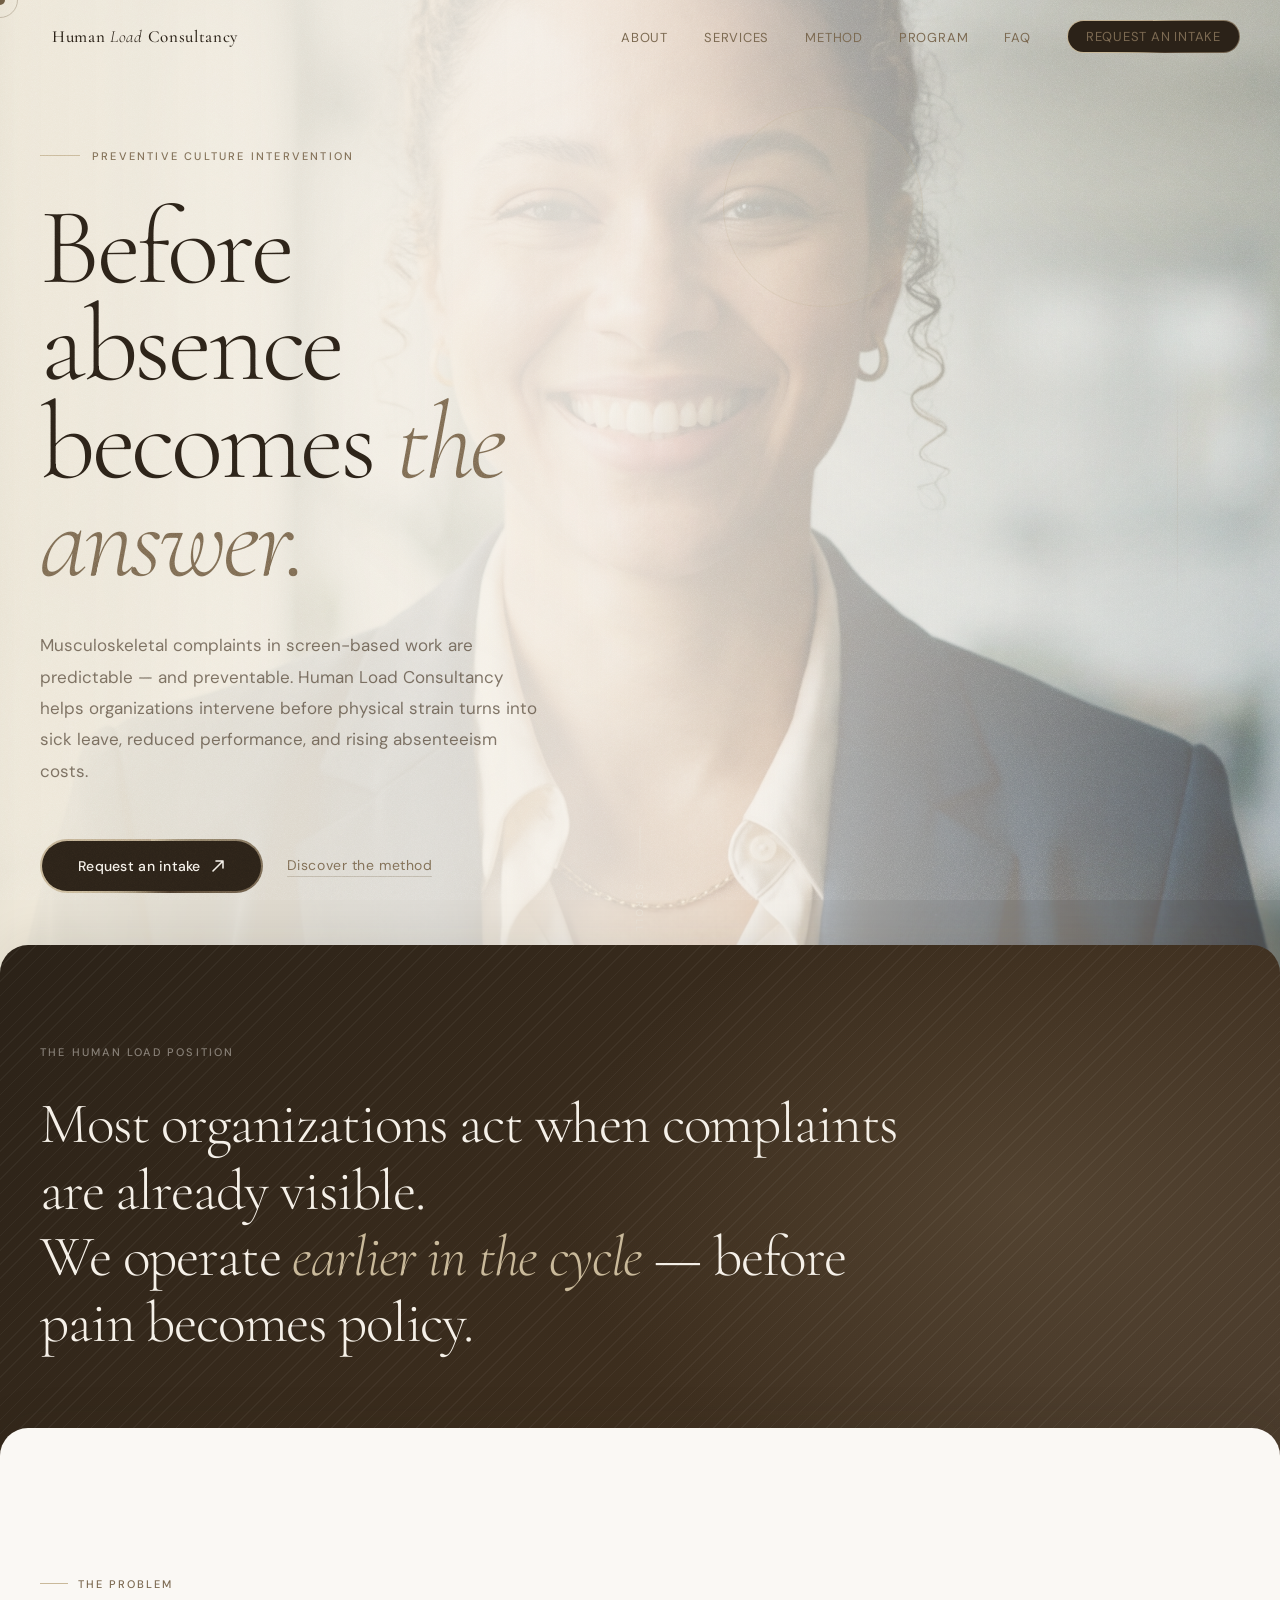
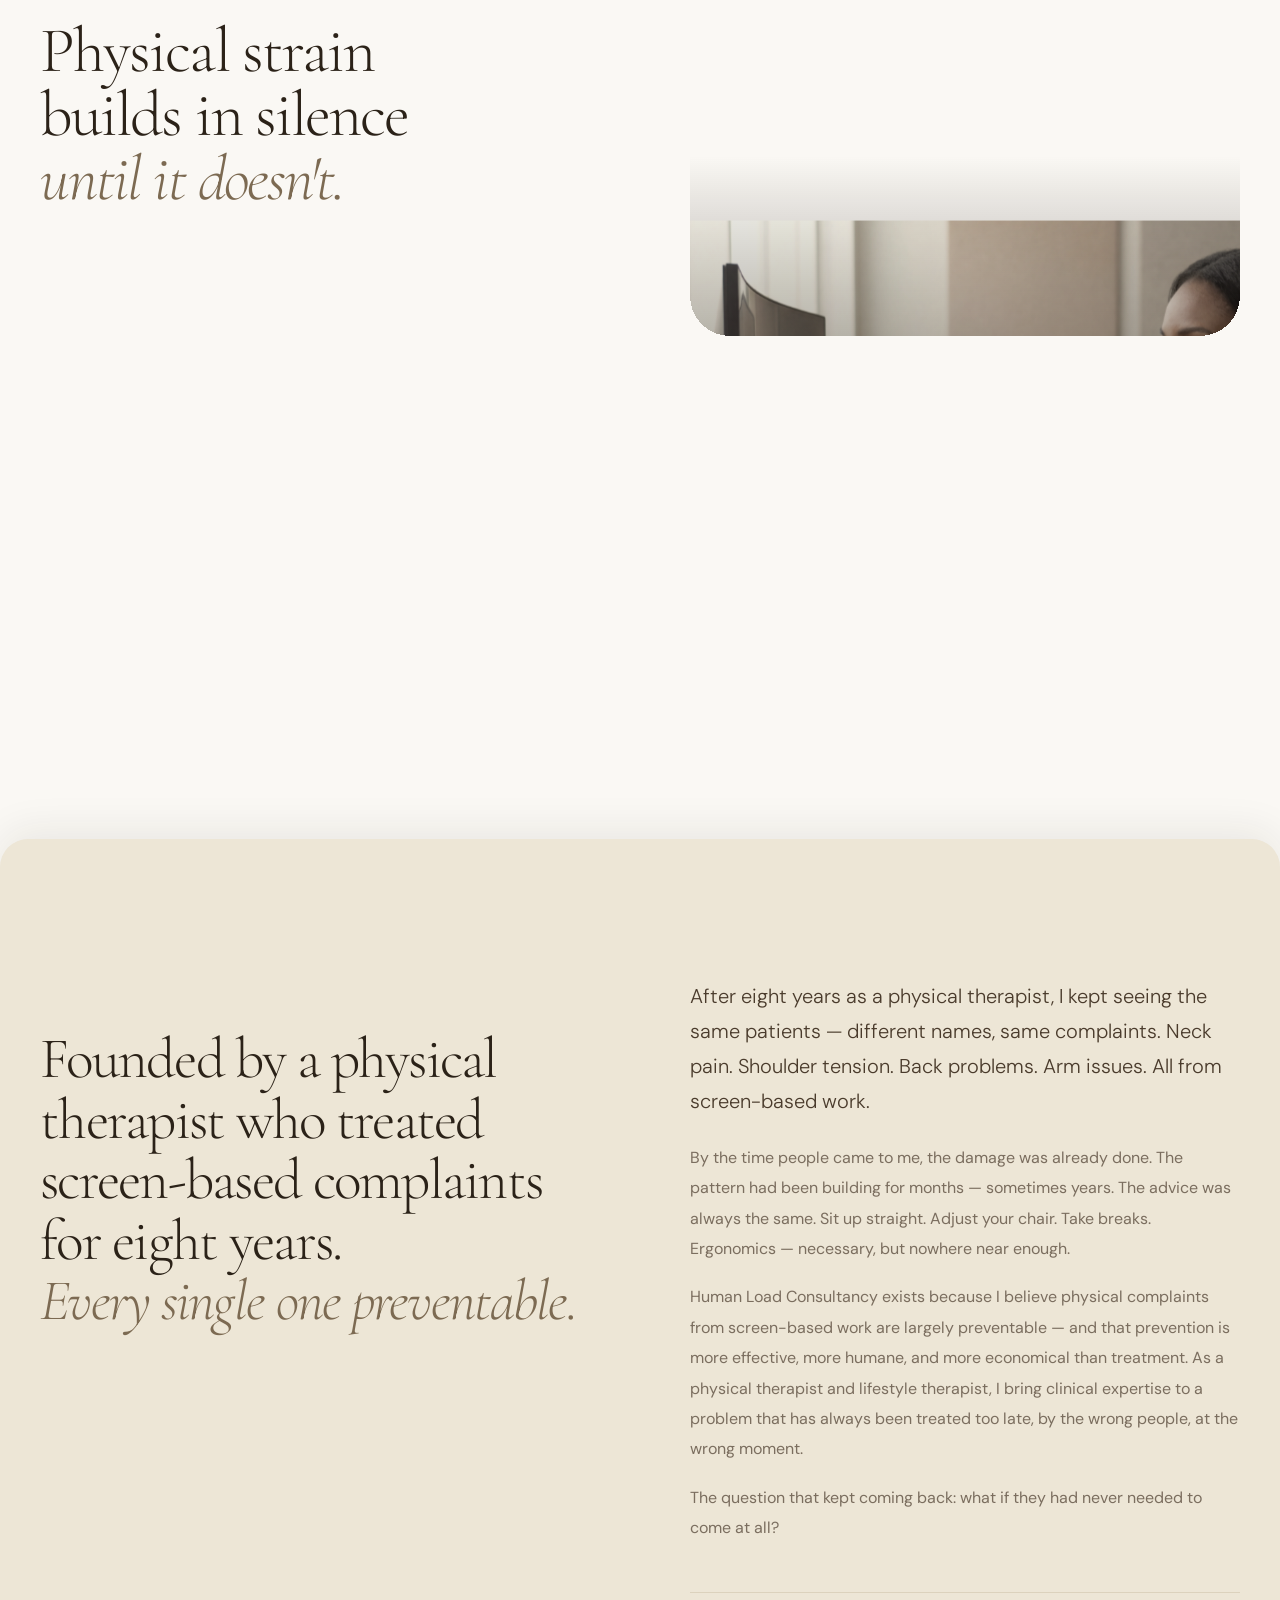
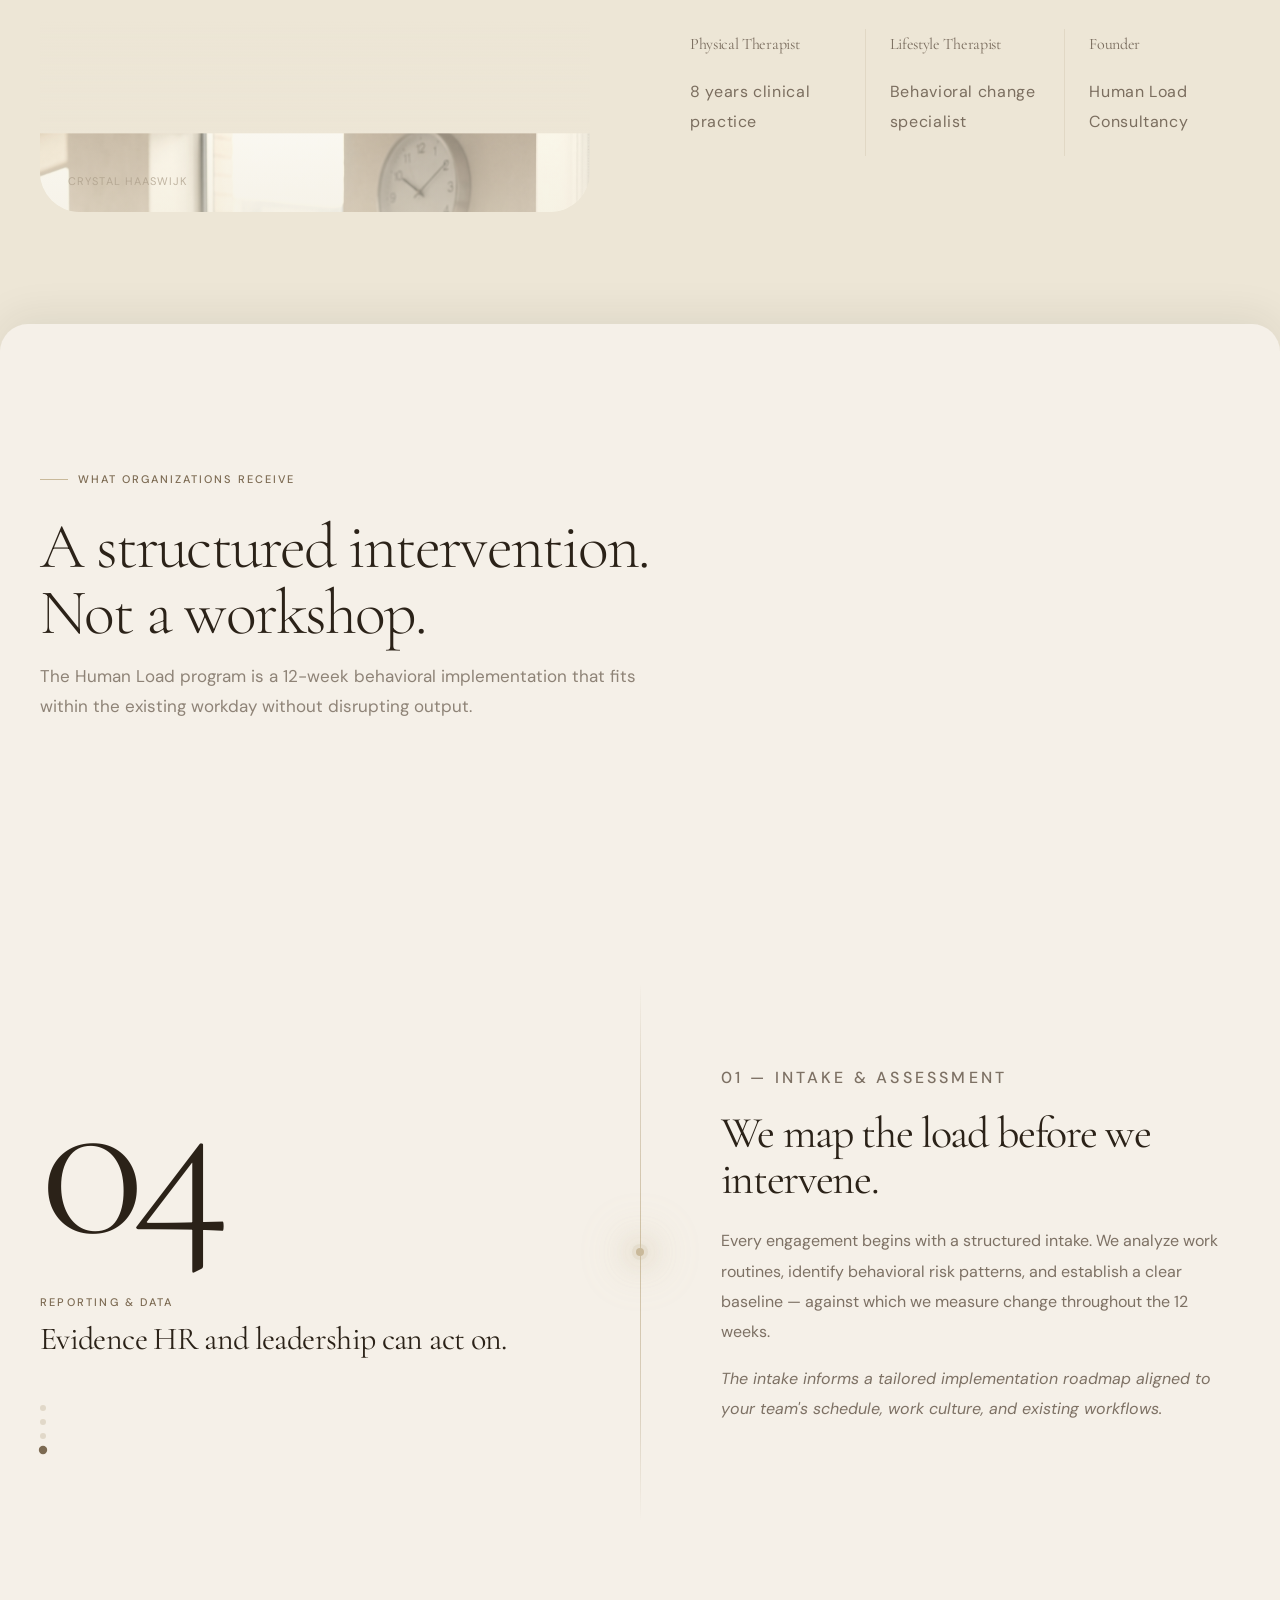
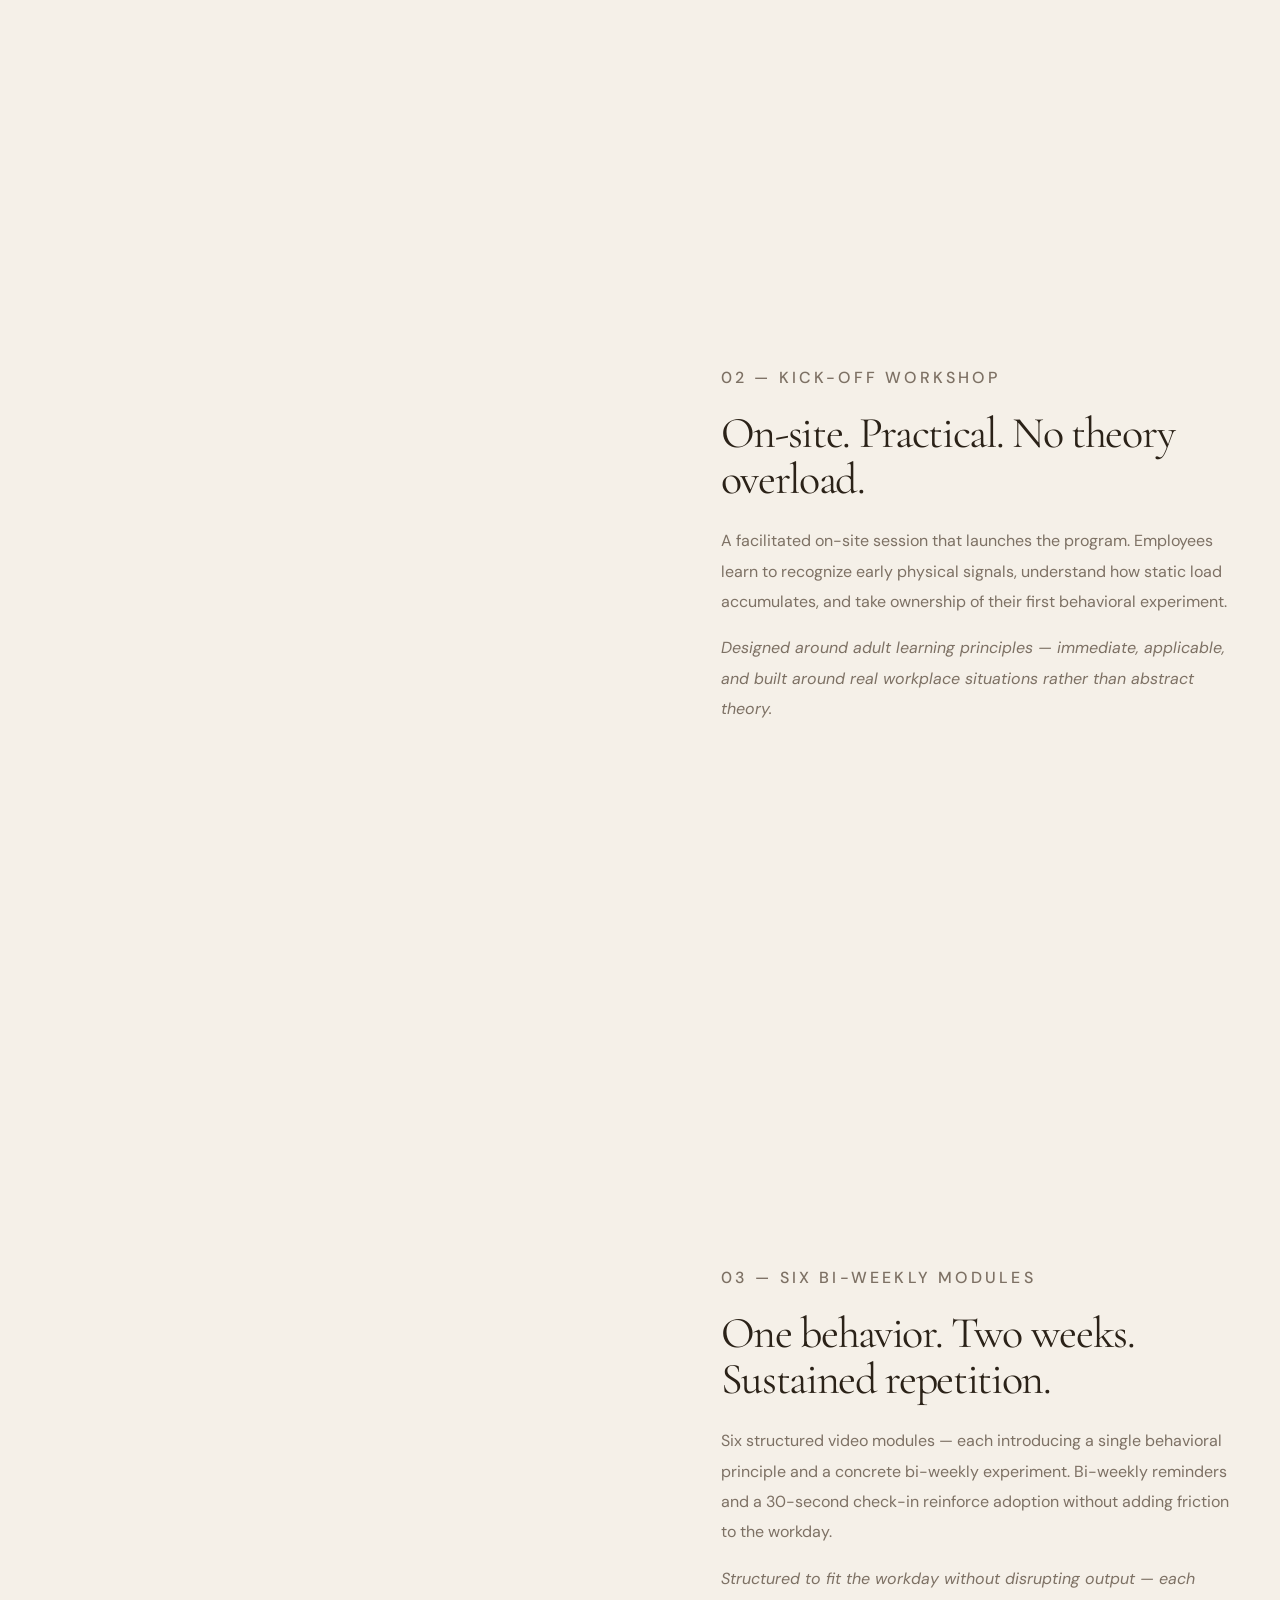
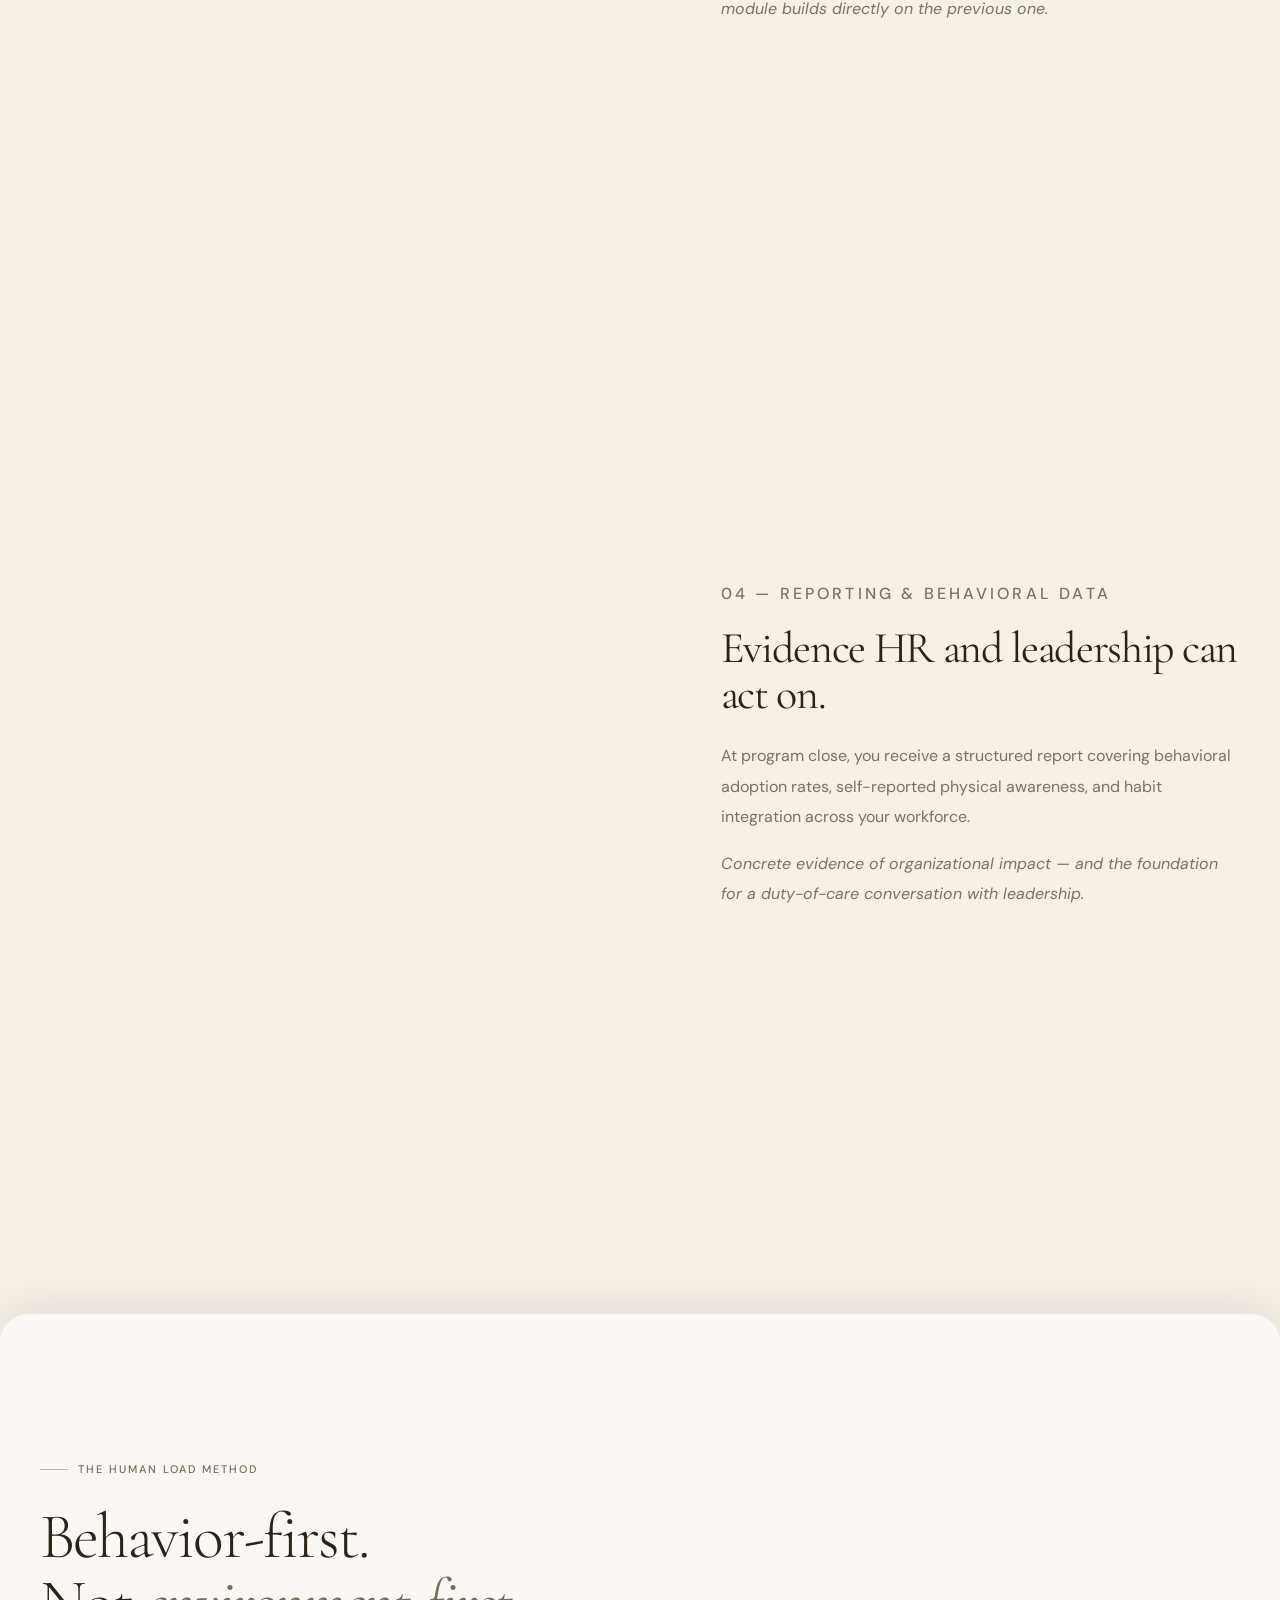
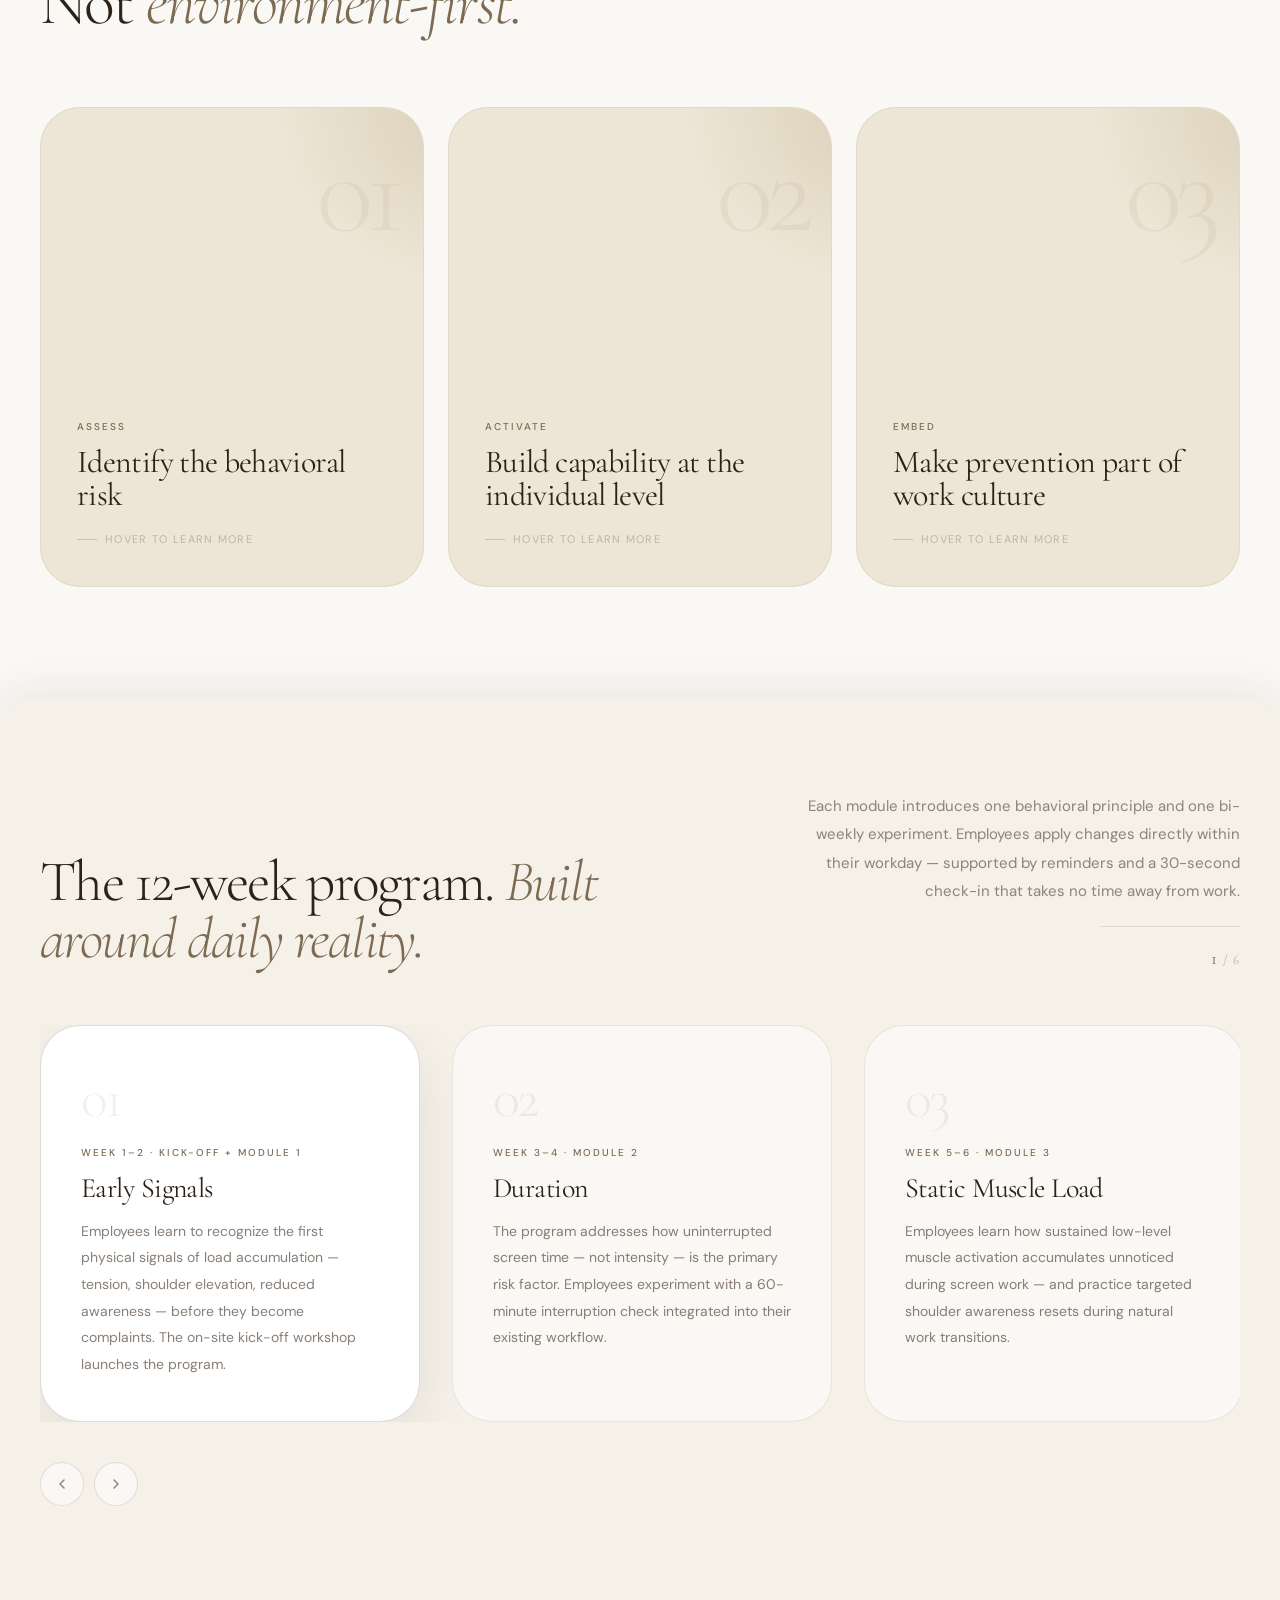
==== commit c8b0ef6f: "feat: add og-image.jpg, apple-touch-icon.png and wire up references - Add og-image.jpg (1200×630 soc" ====
--- a/index.html
+++ b/index.html
@@ -47,6 +47,7 @@
 <link rel="preconnect" href="https://fonts.googleapis.com">
 <link rel="preconnect" href="https://fonts.gstatic.com" crossorigin>
 <link rel="icon" type="image/png" href="favicon.png">
+<link rel="apple-touch-icon" href="/apple-touch-icon.png">
 <link href="https://fonts.googleapis.com/css2?family=Cormorant+Garamond:ital,wght@0,300;0,400;0,500;0,600;1,300;1,400&family=DM+Sans:wght@300;400;500&display=swap" rel="stylesheet">
 <style>
 :root {
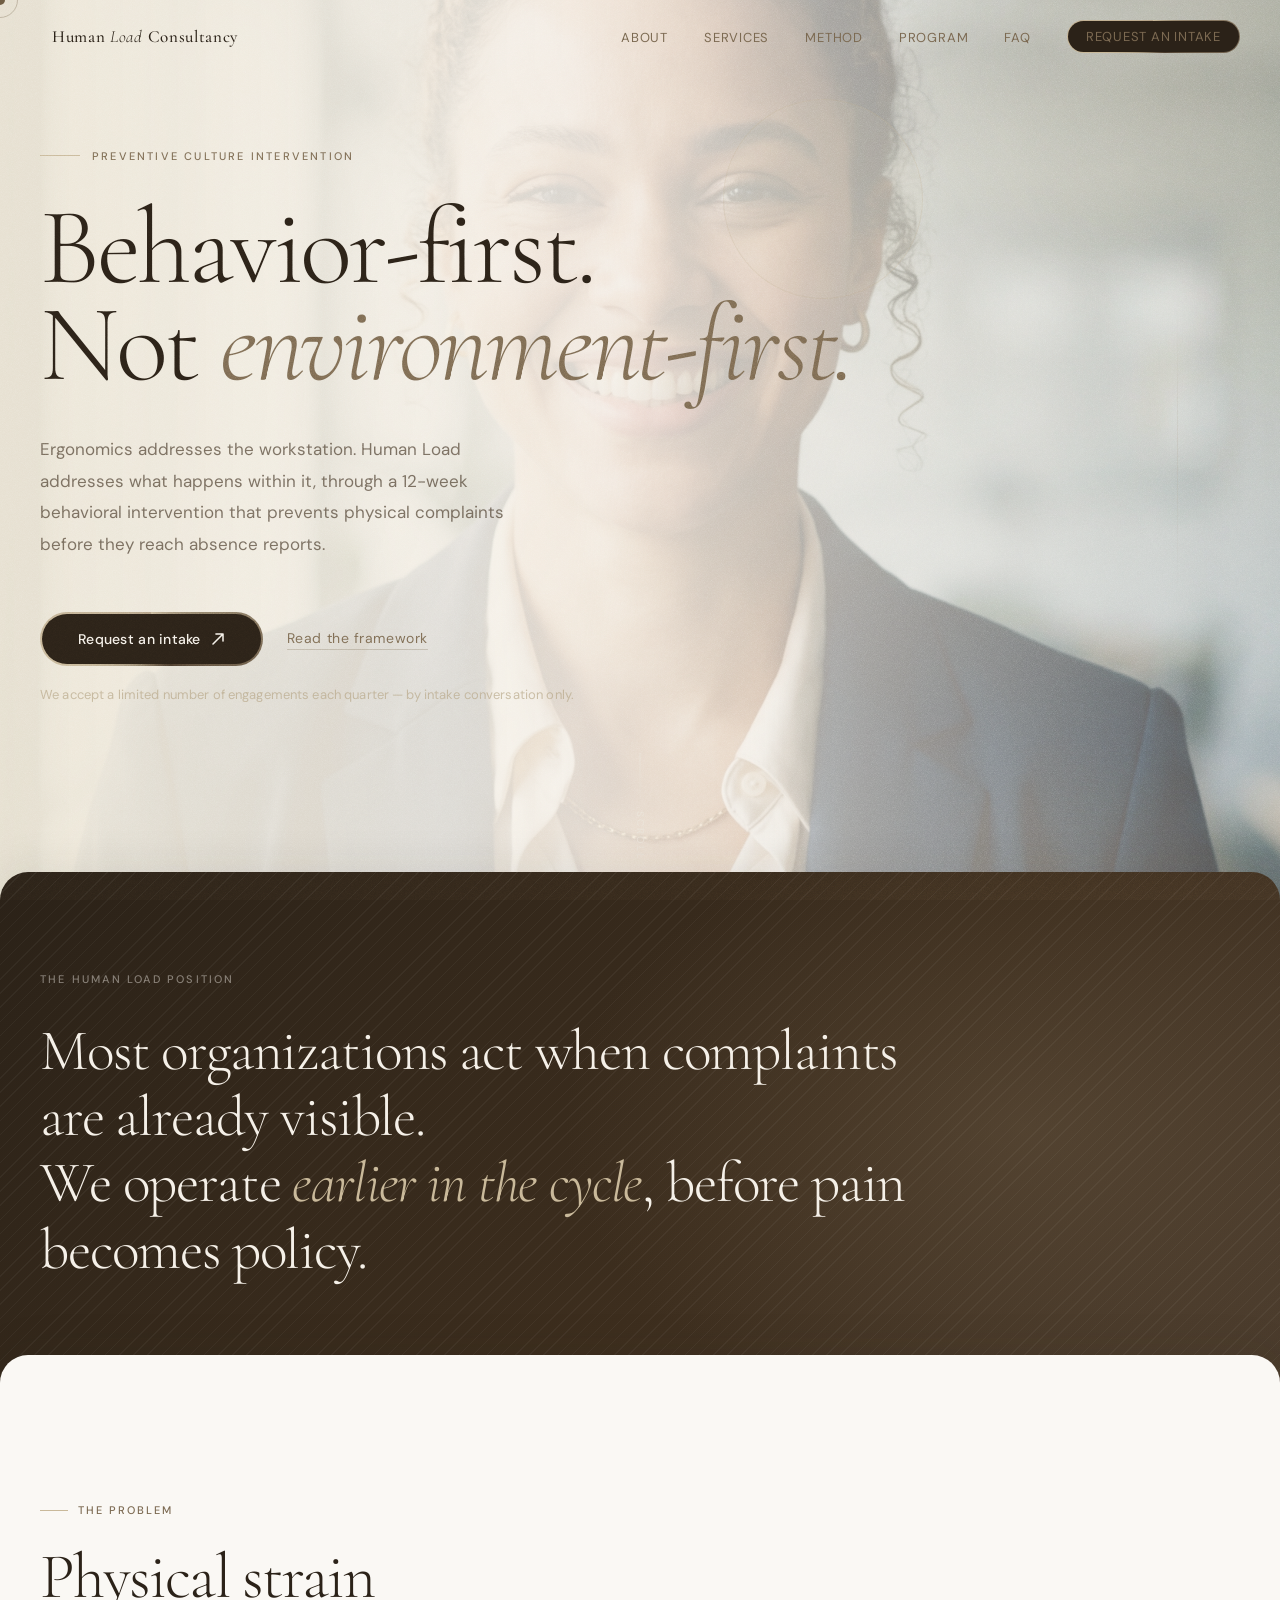
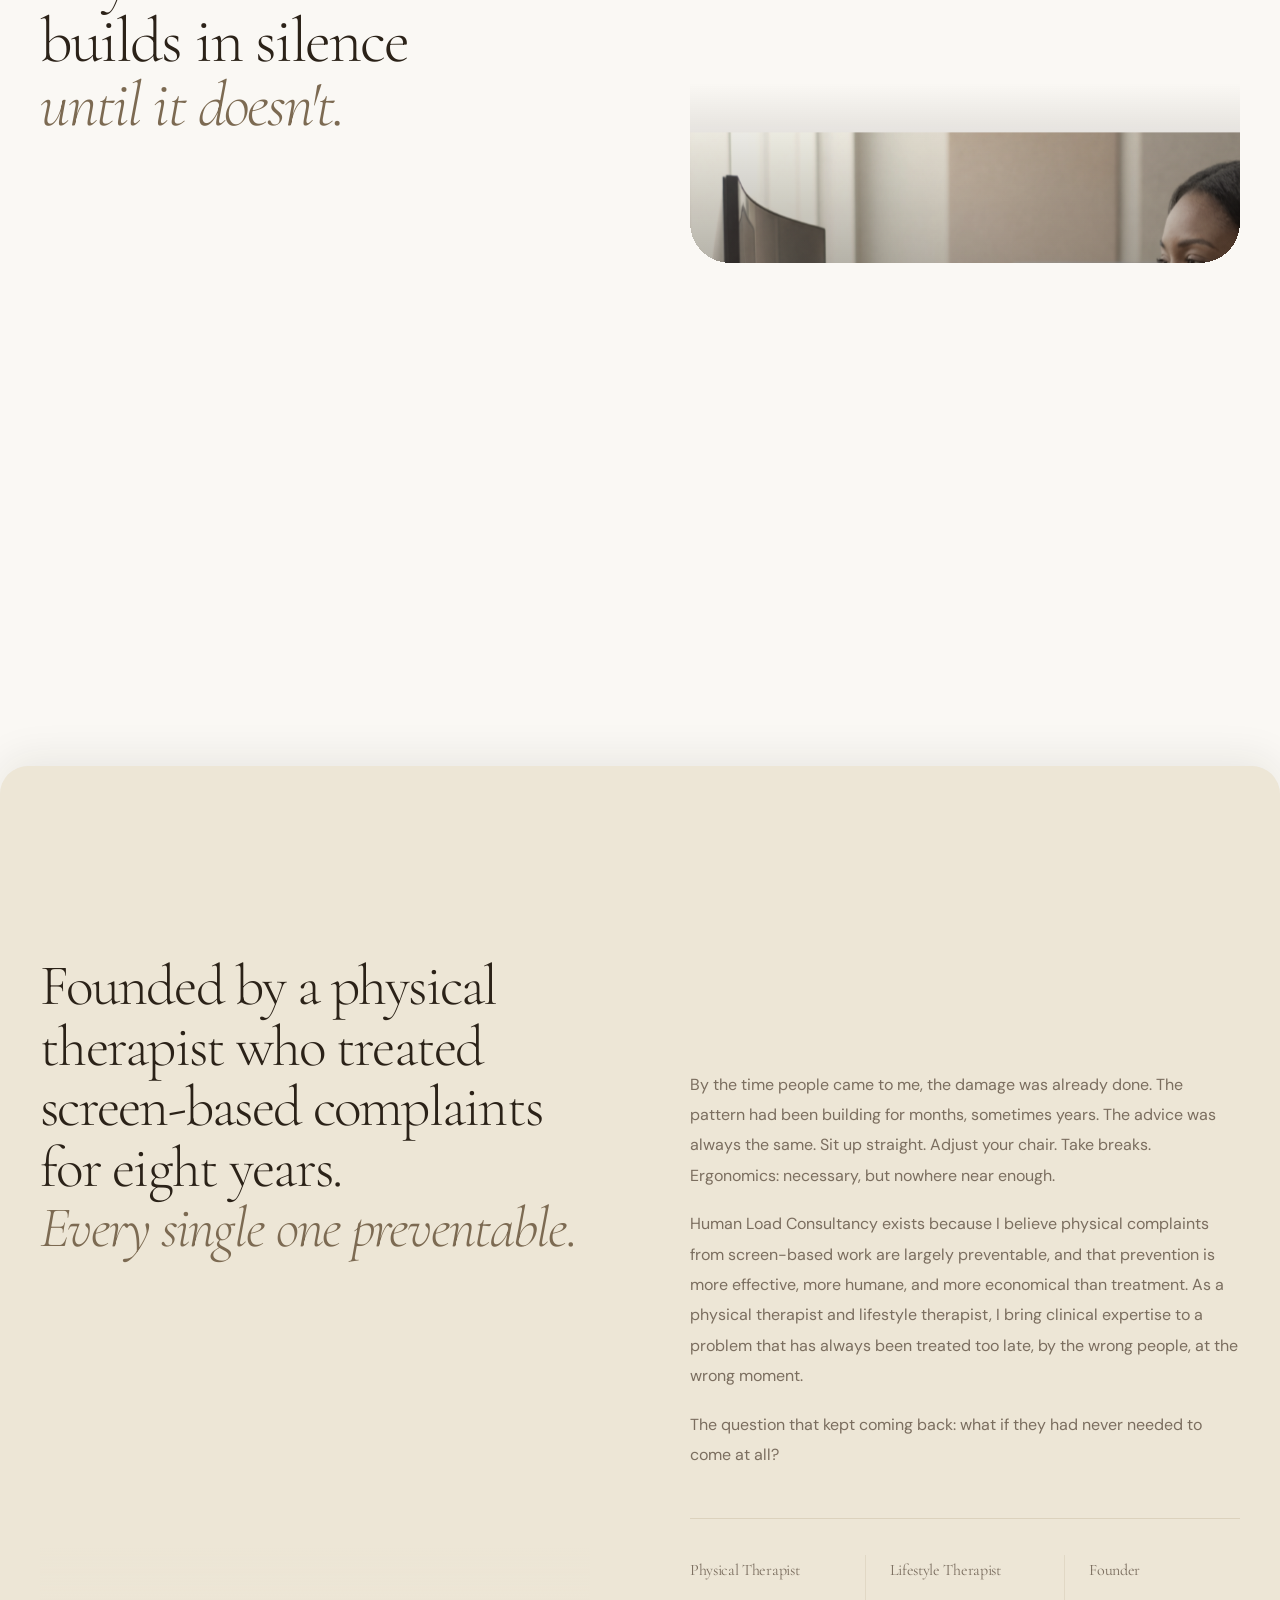
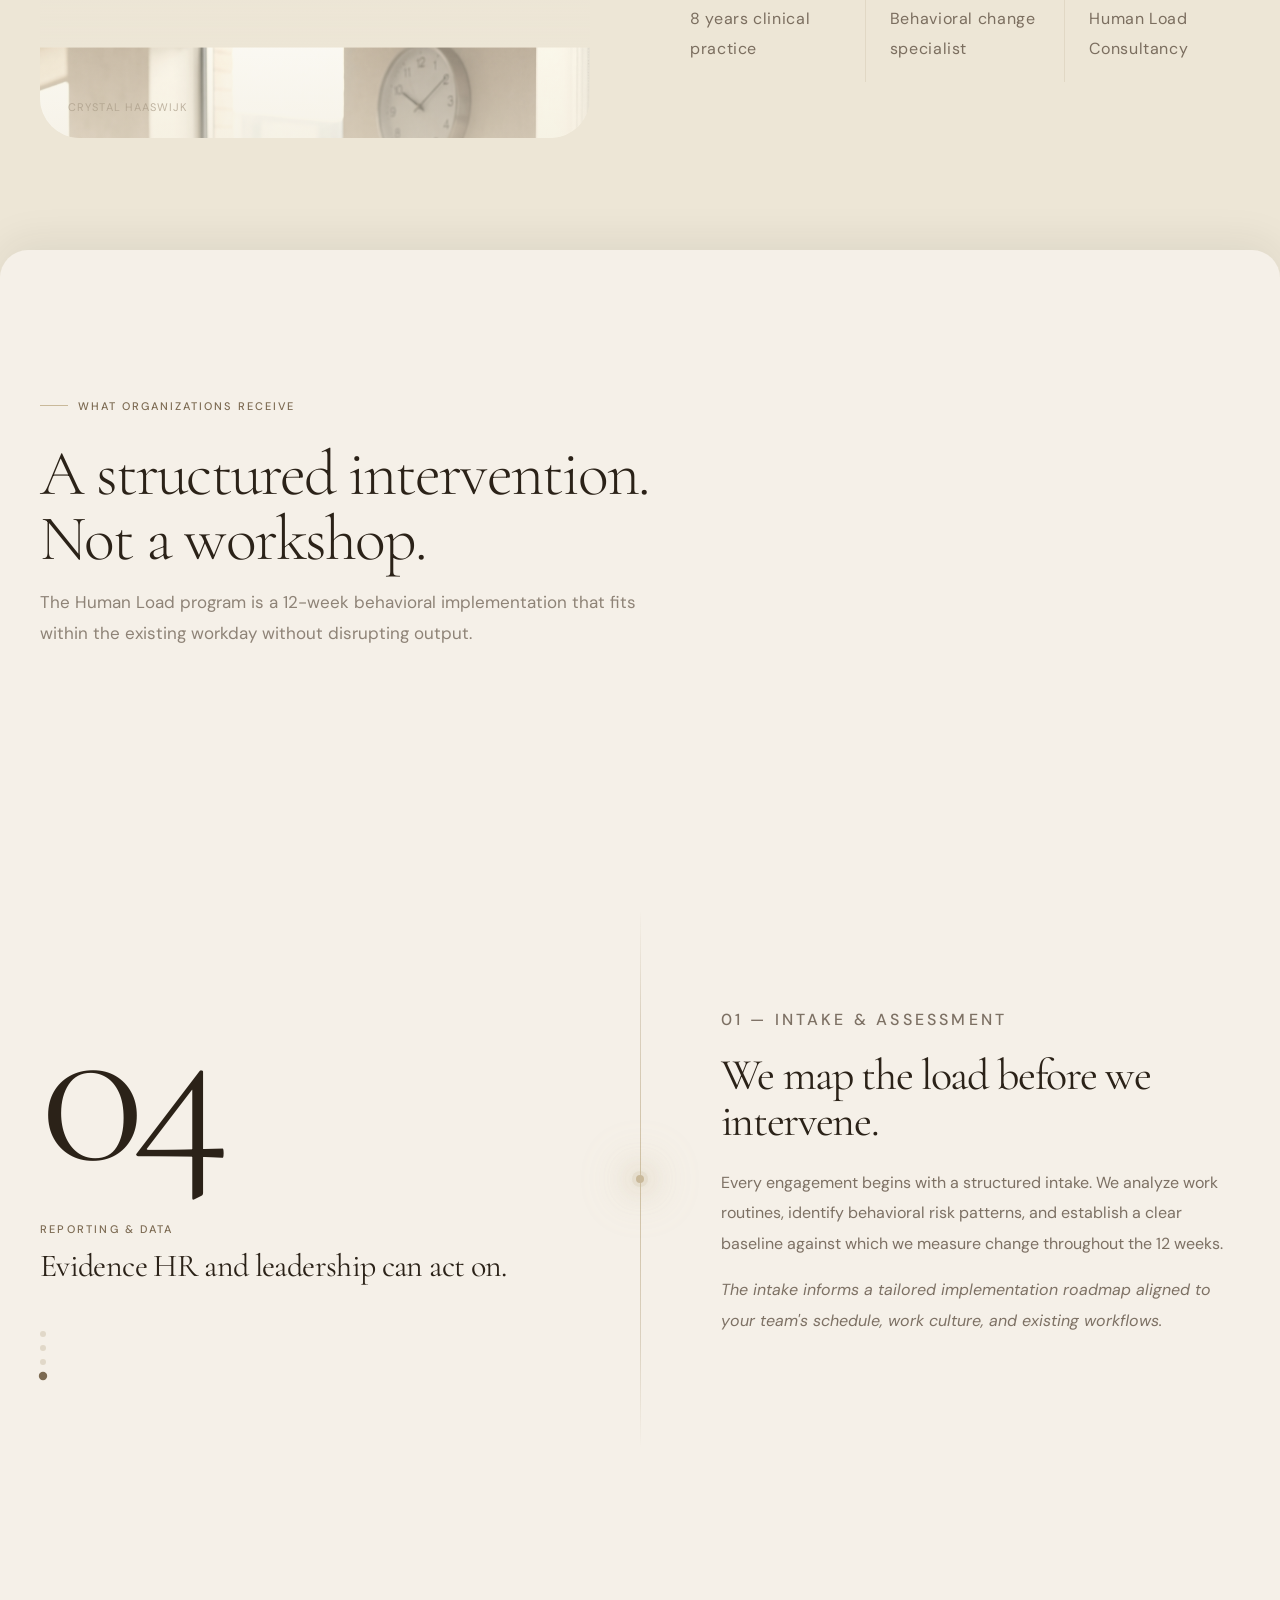
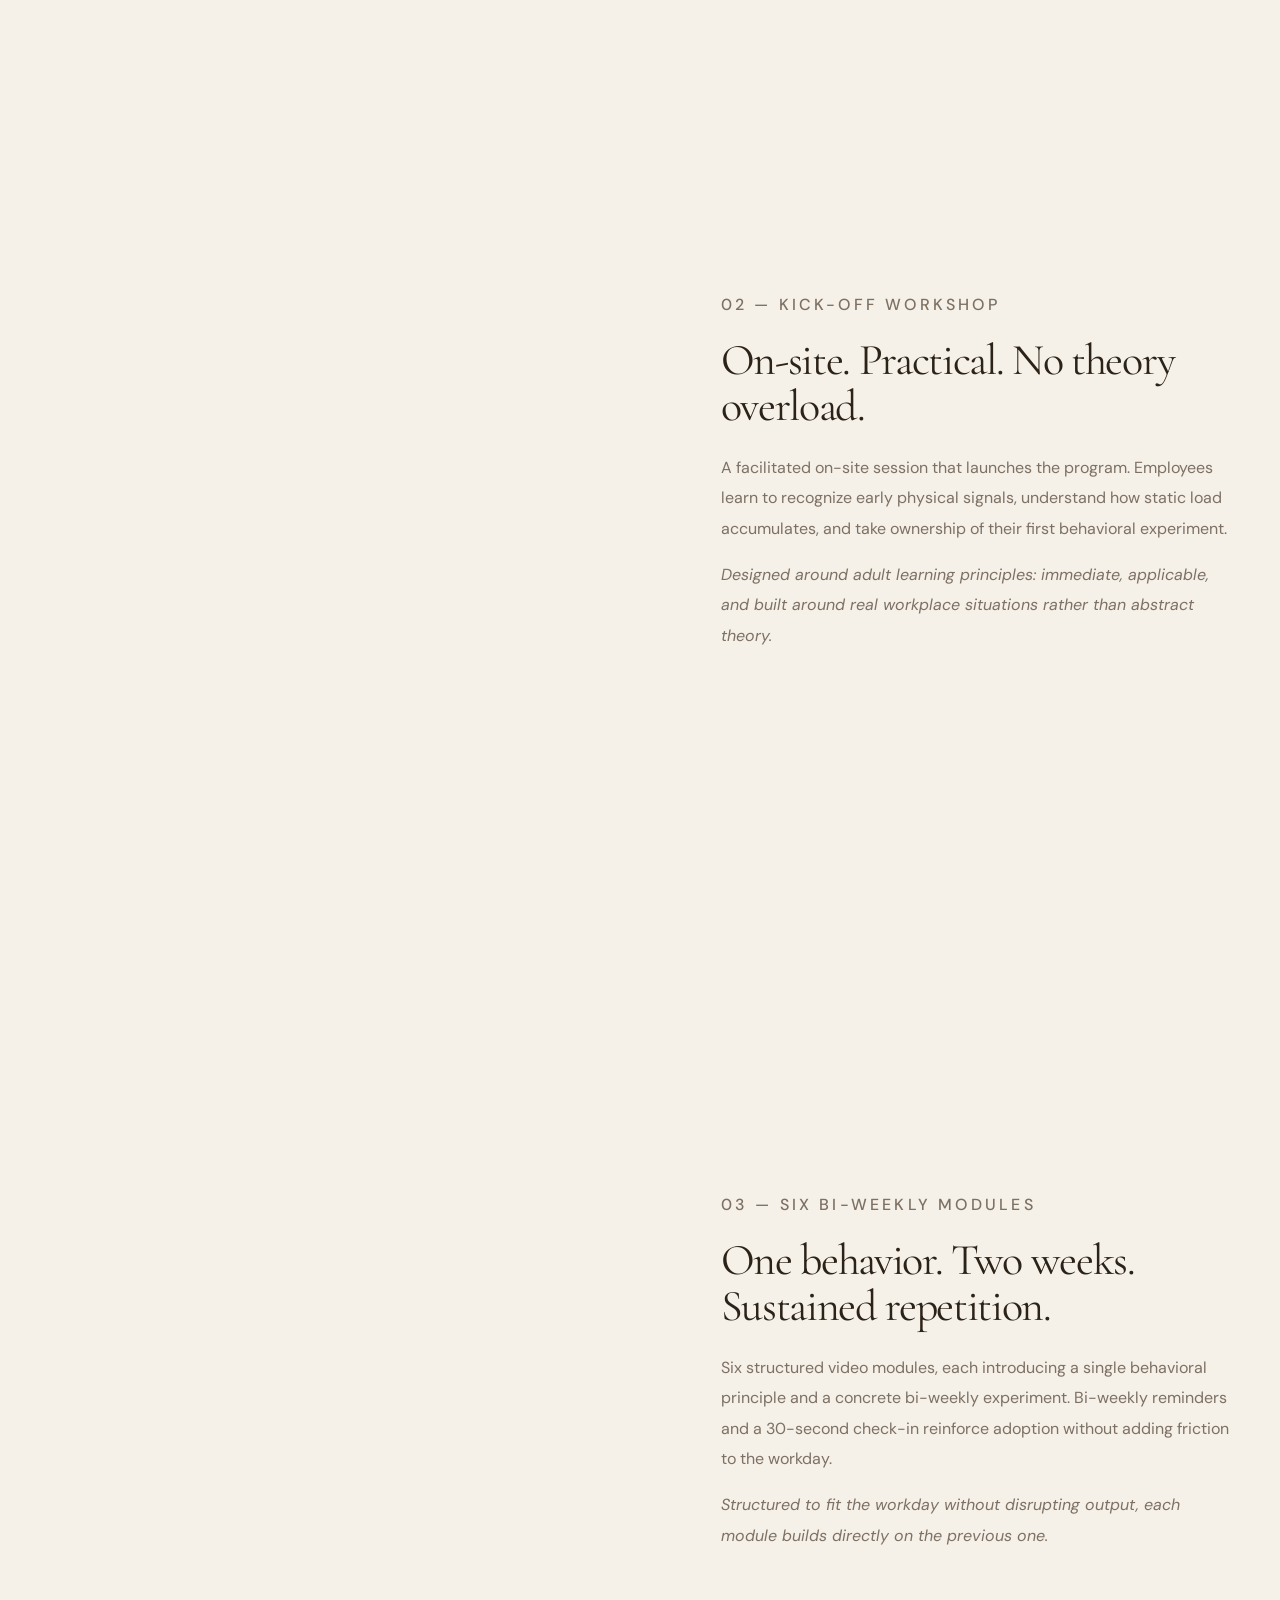
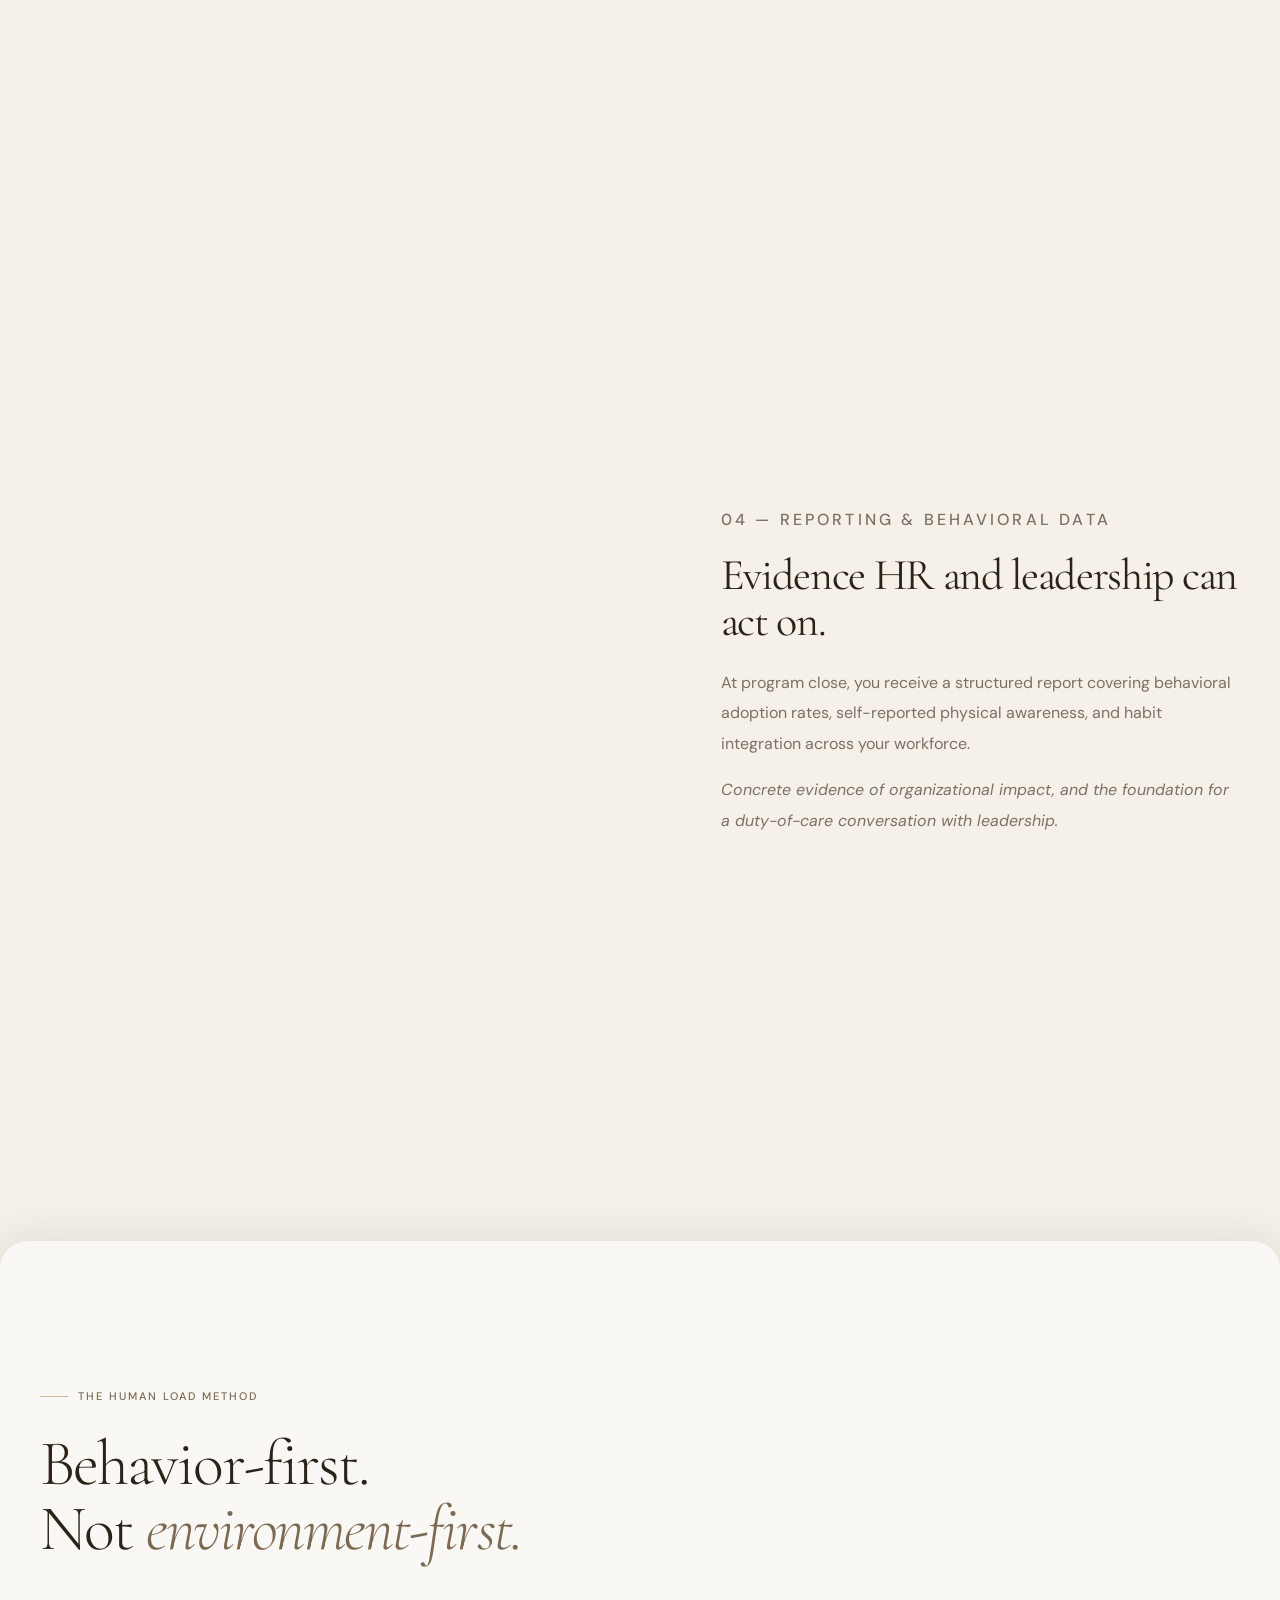
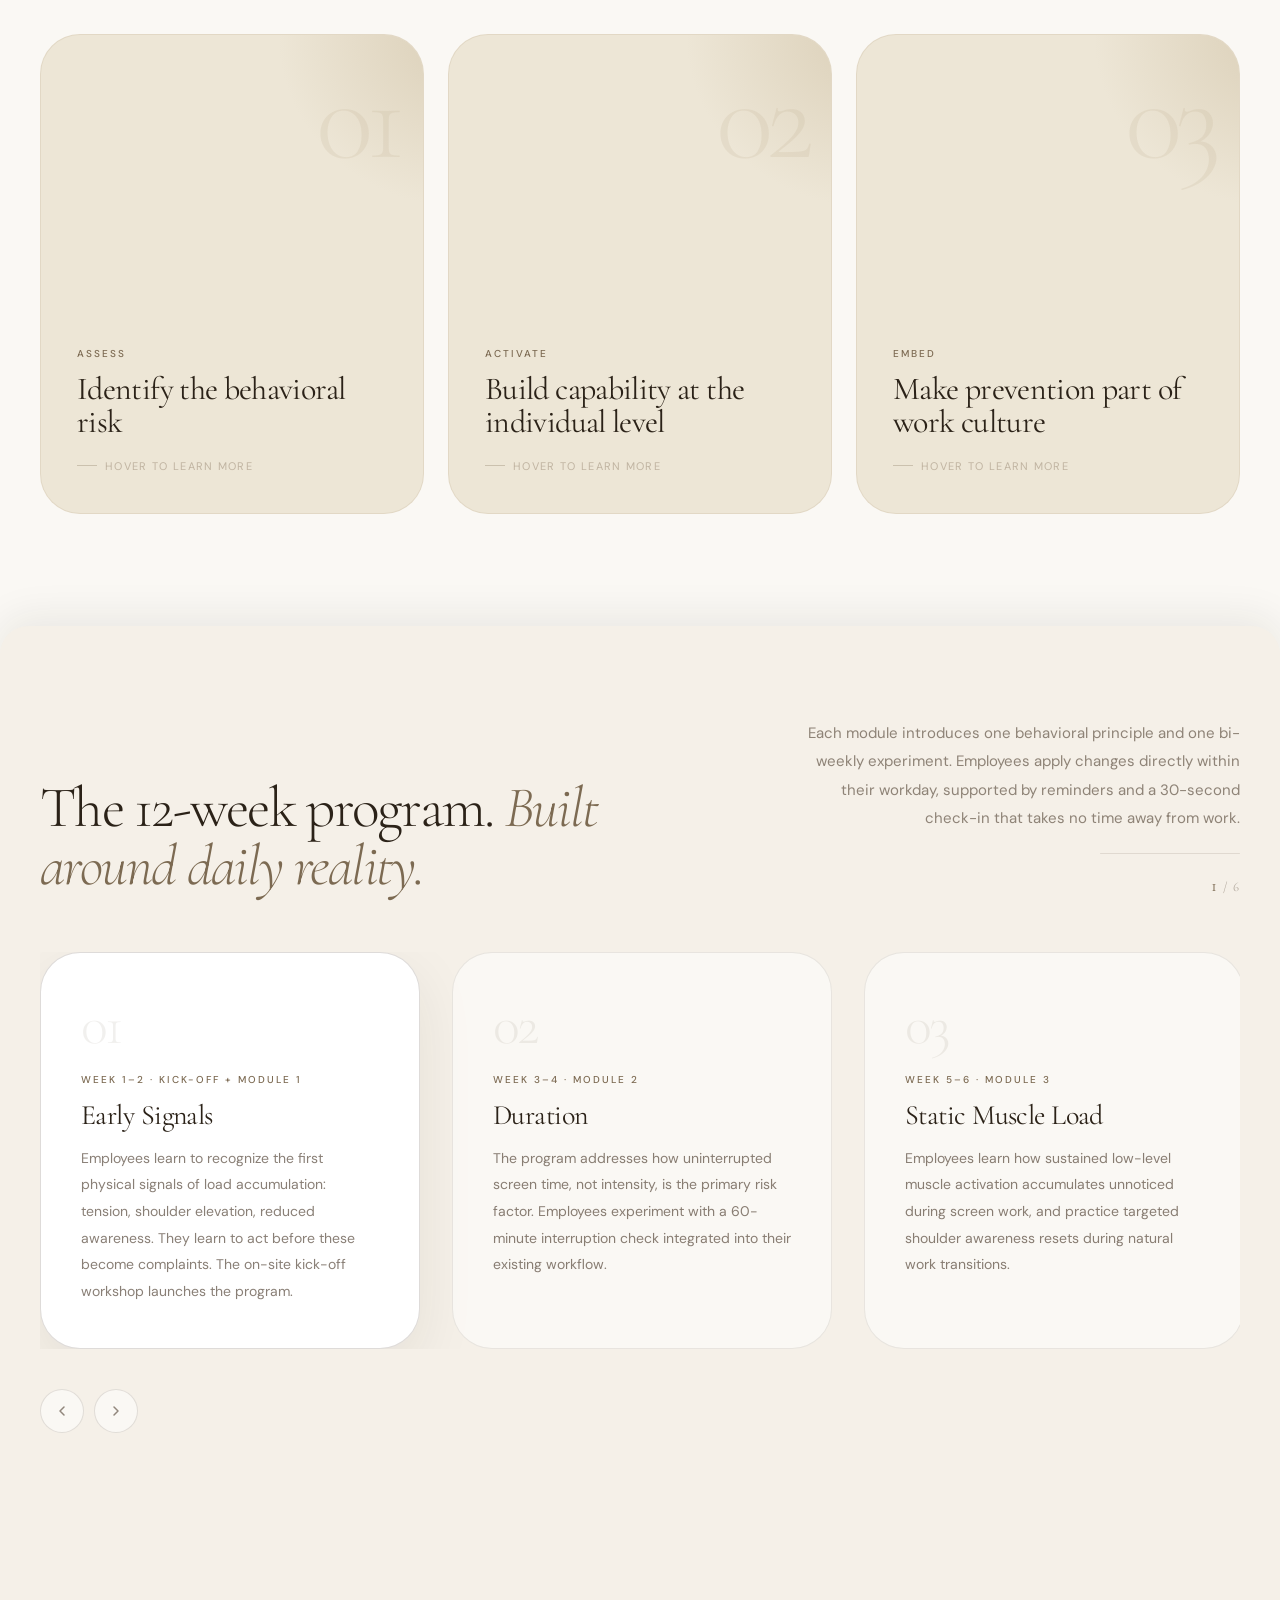
==== commit 040ad378: "Merge pull request #5 from crystalphaaswijk-coder/claude/stupefied-vaughan feat: technical SEO, soci" ====
--- a/index.html
+++ b/index.html
@@ -94,7 +94,7 @@
 .services-section { background: var(--cream); }
 .approach-section { background: var(--warm-white); }
 .faq-section { background: var(--warm-white); }
-.cta-section { background: var(--parchment); position: relative; overflow: hidden; }
+.cta-section { background: var(--parchment); position: relative; overflow: hidden; scroll-margin-top: 80px; }
 .cta-section::before { content: ''; position: absolute; inset: -15%; background: url('services.jpg') center/cover no-repeat; opacity: .09; filter: sepia(30%); pointer-events: none; z-index: 0; transform: translateY(var(--parallax-y, 0px)); transition: transform 0s linear; }
 .cta-section .container { position: relative; z-index: 1; }
 
@@ -233,6 +233,7 @@
   transition: opacity 1s var(--ease-out) .4s, transform 1s var(--ease-out) .4s;
 }
 .hero h1 em { font-style: italic; font-weight: 300; color: var(--bark); }
+.nowrap { white-space: nowrap; }
 .hero-content.loaded h1 { opacity: 1; transform: none; }
 .hero-body {
   max-width: 500px; font-size: 17px; line-height: 1.85;
@@ -757,7 +758,7 @@
         <li><a href="#approach">Method</a></li>
         <li><a href="#trajectory">Program</a></li>
         <li><a href="#faq">FAQ</a></li>
-      <li><a href="mailto:info@humanloadconsultancy.com" class="btn-intake">Request an intake</a></li>
+      <li><a href="#intake-form" class="btn-intake">Request an intake</a></li>
       </ul>
       <button class="nav-hamburger" id="navHamburger" aria-label="Open menu" aria-expanded="false">
         <span></span>
@@ -780,7 +781,7 @@
     </ul>
     <div class="mobile-menu-divider"></div>
     <ul>
-      <li><a href="mailto:info@humanloadconsultancy.com" class="mobile-nav-cta">Request an intake</a></li>
+      <li><a href="#intake-form" class="mobile-nav-cta">Request an intake</a></li>
     </ul>
   </nav>
 </div>
@@ -797,12 +798,13 @@
   <div class="container">
     <div class="hero-content" id="heroContent">
       <p class="eyebrow">Preventive Culture Intervention</p>
-      <h1>Before absence<br>becomes <em>the answer.</em></h1>
-      <p class="hero-body">Musculoskeletal complaints in screen-based work are predictable — and preventable. Human Load Consultancy helps organizations intervene before physical strain turns into sick leave, reduced performance, and rising absenteeism costs.</p>
+      <h1><span class="nowrap">Behavior-first.</span><br><span class="nowrap">Not <em>environment-first.</em></span></h1>
+      <p class="hero-body">Ergonomics addresses the workstation. Human Load addresses what happens within it, through a 12-week behavioral intervention that prevents physical complaints before they reach absence reports.</p>
       <div class="hero-actions">
-        <a href="mailto:info@humanloadconsultancy.com" class="btn-intake">Request an intake <svg width="14" height="14" viewBox="0 0 14 14" fill="none"><path d="M2 12L12 2M12 2H5M12 2v7" stroke="currentColor" stroke-width="1.5" stroke-linecap="round" stroke-linejoin="round"/></svg></a>
-        <a href="#about" class="btn-ghost">Discover the method</a>
+        <a href="#intake-form" class="btn-intake">Request an intake <svg width="14" height="14" viewBox="0 0 14 14" fill="none"><path d="M2 12L12 2M12 2H5M12 2v7" stroke="currentColor" stroke-width="1.5" stroke-linecap="round" stroke-linejoin="round"/></svg></a>
+        <a href="#about" class="btn-ghost">Read the framework</a>
       </div>
+      <p class="hero-scarcity" style="font-size:13px; color:rgba(180,162,130,0.7); margin-top:20px; letter-spacing:0.01em;">We accept a limited number of engagements each quarter — by intake conversation only.</p>
     </div>
   </div>
   <div class="scroll-indicator">
@@ -817,7 +819,7 @@
       <p class="statement-label reveal-left">The Human Load position</p>
       <blockquote class="reveal-left" style="transition-delay:.12s">
         Most organizations act when complaints are already visible.<br>
-        We operate <em>earlier in the cycle</em> — before pain becomes policy.
+        We operate <em>earlier in the cycle</em>, before pain becomes policy.
       </blockquote>
     </div>
   </div>
@@ -856,8 +858,8 @@
     </div>
     <div>
       <p class="lead reveal">Ergonomics addresses the workstation. Human Load addresses what happens within it.</p>
-      <p class="reveal delay-1">In screen-based work, physical complaints are rarely caused by intensity. They are caused by duration, repetition, and the absence of variation — day after day, across an entire workforce.</p>
-      <p class="reveal delay-2">By the time HR becomes aware of a problem, the pattern has typically been building for months. Employees have normalized discomfort. Managers have not been equipped to act. And the cost — in sick leave, lost productivity, and staff turnover — is already accumulating.</p>
+      <p class="reveal delay-1">In screen-based work, physical complaints are rarely caused by intensity. They are caused by duration, repetition, and the absence of variation, day after day, across an entire workforce.</p>
+      <p class="reveal delay-2">By the time HR becomes aware of a problem, the pattern has typically been building for months. Employees have normalized discomfort. Managers have not been equipped to act. And the cost is already accumulating: in sick leave, lost productivity, and staff turnover.</p>
 </div>
   </div>
 </div>
@@ -878,9 +880,9 @@
   </div>
 </div>
       <div class="about-hlc-right">
-        <p class="lead reveal">After eight years as a physical therapist, I kept seeing the same patients — different names, same complaints. Neck pain. Shoulder tension. Back problems. Arm issues. All from screen-based work.</p>
-        <p class="reveal delay-1">By the time people came to me, the damage was already done. The pattern had been building for months — sometimes years. The advice was always the same. Sit up straight. Adjust your chair. Take breaks. Ergonomics — necessary, but nowhere near enough.</p>
-        <p class="reveal delay-2">Human Load Consultancy exists because I believe physical complaints from screen-based work are largely preventable — and that prevention is more effective, more humane, and more economical than treatment. As a physical therapist and lifestyle therapist, I bring clinical expertise to a problem that has always been treated too late, by the wrong people, at the wrong moment.</p>
+        <p class="lead reveal">After eight years as a physical therapist, I kept seeing the same patients. Different names, same complaints. Neck pain. Shoulder tension. Back problems. Arm issues. All from screen-based work.</p>
+        <p class="reveal delay-1">By the time people came to me, the damage was already done. The pattern had been building for months, sometimes years. The advice was always the same. Sit up straight. Adjust your chair. Take breaks. Ergonomics: necessary, but nowhere near enough.</p>
+        <p class="reveal delay-2">Human Load Consultancy exists because I believe physical complaints from screen-based work are largely preventable, and that prevention is more effective, more humane, and more economical than treatment. As a physical therapist and lifestyle therapist, I bring clinical expertise to a problem that has always been treated too late, by the wrong people, at the wrong moment.</p>
         <p class="reveal delay-3">The question that kept coming back: what if they had never needed to come at all?</p>
         <div class="about-credentials reveal delay-3">
           <div class="credential">
@@ -927,26 +929,26 @@
         <div class="svc-item active" data-index="0">
           <p class="svc-item-label">01 — Intake & Assessment</p>
           <h3>We map the load before we intervene.</h3>
-          <p>Every engagement begins with a structured intake. We analyze work routines, identify behavioral risk patterns, and establish a clear baseline — against which we measure change throughout the 12 weeks.</p>
+          <p>Every engagement begins with a structured intake. We analyze work routines, identify behavioral risk patterns, and establish a clear baseline against which we measure change throughout the 12 weeks.</p>
           <p class="svc-item-detail">The intake informs a tailored implementation roadmap aligned to your team's schedule, work culture, and existing workflows.</p>
         </div>
         <div class="svc-item" data-index="1">
           <p class="svc-item-label">02 — Kick-off Workshop</p>
           <h3>On-site. Practical. No theory overload.</h3>
           <p>A facilitated on-site session that launches the program. Employees learn to recognize early physical signals, understand how static load accumulates, and take ownership of their first behavioral experiment.</p>
-          <p class="svc-item-detail">Designed around adult learning principles — immediate, applicable, and built around real workplace situations rather than abstract theory.</p>
+          <p class="svc-item-detail">Designed around adult learning principles: immediate, applicable, and built around real workplace situations rather than abstract theory.</p>
         </div>
         <div class="svc-item" data-index="2">
           <p class="svc-item-label">03 — Six Bi-weekly Modules</p>
           <h3>One behavior. Two weeks. Sustained repetition.</h3>
-          <p>Six structured video modules — each introducing a single behavioral principle and a concrete bi-weekly experiment. Bi-weekly reminders and a 30-second check-in reinforce adoption without adding friction to the workday.</p>
-          <p class="svc-item-detail">Structured to fit the workday without disrupting output — each module builds directly on the previous one.</p>
+          <p>Six structured video modules, each introducing a single behavioral principle and a concrete bi-weekly experiment. Bi-weekly reminders and a 30-second check-in reinforce adoption without adding friction to the workday.</p>
+          <p class="svc-item-detail">Structured to fit the workday without disrupting output, each module builds directly on the previous one.</p>
         </div>
         <div class="svc-item" data-index="3">
           <p class="svc-item-label">04 — Reporting & Behavioral Data</p>
           <h3>Evidence HR and leadership can act on.</h3>
           <p>At program close, you receive a structured report covering behavioral adoption rates, self-reported physical awareness, and habit integration across your workforce.</p>
-          <p class="svc-item-detail">Concrete evidence of organizational impact — and the foundation for a duty-of-care conversation with leadership.</p>
+          <p class="svc-item-detail">Concrete evidence of organizational impact, and the foundation for a duty-of-care conversation with leadership.</p>
         </div>
       </div>
     </div>
@@ -971,10 +973,10 @@
           </div>
           <div class="flip-back">
             <p class="flip-back-label">Assess</p>
-            <p>We analyze where physical load accumulates in daily work routines — not just in workstation setup, but in how people actually work: how long, how often, and how they respond to physical signals.</p>
+            <p>We analyze where physical load accumulates in daily work routines, not just in workstation setup, but in how people actually work: how long, how often, and how they respond to physical signals.</p>
             <div class="flip-back-divider"></div>
             <p class="flip-back-org-label">What this means for your organization</p>
-            <p class="flip-back-org">A clear picture of behavioral risk patterns across your workforce — before complaints become visible on sick leave reports.</p>
+            <p class="flip-back-org">A clear picture of behavioral risk patterns across your workforce, before complaints become visible on sick leave reports.</p>
           </div>
         </div>
       </div>
@@ -989,10 +991,10 @@
           </div>
           <div class="flip-back">
             <p class="flip-back-label">Activate</p>
-            <p>Employees develop practical skills: recognizing early physical signals, interrupting static load, and integrating variation into their existing work rhythm — without reducing productivity.</p>
+            <p>Employees develop practical skills: recognizing early physical signals, interrupting static load, and integrating variation into their existing work rhythm, without reducing productivity.</p>
             <div class="flip-back-divider"></div>
             <p class="flip-back-org-label">What this means for your organization</p>
-            <p class="flip-back-org">A workforce that self-regulates physical load as part of daily routine — reducing dependency on reactive occupational health interventions.</p>
+            <p class="flip-back-org">A workforce that self-regulates physical load as part of daily routine, reducing dependency on reactive occupational health interventions.</p>
           </div>
         </div>
       </div>
@@ -1007,7 +1009,7 @@
           </div>
           <div class="flip-back">
             <p class="flip-back-label">Embed</p>
-            <p>Through structured repetition, behavioral reminders, and data-informed check-ins, preventive habits become embedded in how your organization works — not dependent on individual motivation.</p>
+            <p>Through structured repetition, behavioral reminders, and data-informed check-ins, preventive habits become embedded in how your organization works, not dependent on individual motivation.</p>
             <div class="flip-back-divider"></div>
             <p class="flip-back-org-label">What this means for your organization</p>
             <p class="flip-back-org">Measurable behavioral adoption, reduced musculoskeletal risk, and a demonstrable duty-of-care investment that HR and leadership can report on.</p>
@@ -1025,7 +1027,7 @@
         <div class="trajectory-header">
           <h2>The 12-week program. <em>Built around daily reality.</em></h2>
           <div class="trajectory-header-right">
-            <p>Each module introduces one behavioral principle and one bi-weekly experiment. Employees apply changes directly within their workday — supported by reminders and a 30-second check-in that takes no time away from work.</p>
+            <p>Each module introduces one behavioral principle and one bi-weekly experiment. Employees apply changes directly within their workday, supported by reminders and a 30-second check-in that takes no time away from work.</p>
             <div class="traj-progress-bar"><div class="traj-progress-fill" id="trajProgressFill"></div></div>
             <div class="traj-counter"><span id="trajCurrent">1</span> / 6</div>
           </div>
@@ -1036,37 +1038,37 @@
               <span class="traj-card-num">01</span>
               <span class="traj-card-week">Week 1–2 · Kick-off + Module 1</span>
               <h4>Early Signals</h4>
-              <p>Employees learn to recognize the first physical signals of load accumulation — tension, shoulder elevation, reduced awareness — before they become complaints. The on-site kick-off workshop launches the program.</p>
+              <p>Employees learn to recognize the first physical signals of load accumulation: tension, shoulder elevation, reduced awareness. They learn to act before these become complaints. The on-site kick-off workshop launches the program.</p>
             </div>
             <div class="traj-card">
               <span class="traj-card-num">02</span>
               <span class="traj-card-week">Week 3–4 · Module 2</span>
               <h4>Duration</h4>
-              <p>The program addresses how uninterrupted screen time — not intensity — is the primary risk factor. Employees experiment with a 60-minute interruption check integrated into their existing workflow.</p>
+              <p>The program addresses how uninterrupted screen time, not intensity, is the primary risk factor. Employees experiment with a 60-minute interruption check integrated into their existing workflow.</p>
             </div>
             <div class="traj-card">
               <span class="traj-card-num">03</span>
               <span class="traj-card-week">Week 5–6 · Module 3</span>
               <h4>Static Muscle Load</h4>
-              <p>Employees learn how sustained low-level muscle activation accumulates unnoticed during screen work — and practice targeted shoulder awareness resets during natural work transitions.</p>
+              <p>Employees learn how sustained low-level muscle activation accumulates unnoticed during screen work, and practice targeted shoulder awareness resets during natural work transitions.</p>
             </div>
             <div class="traj-card">
               <span class="traj-card-num">04</span>
               <span class="traj-card-week">Week 7–8 · Module 4</span>
               <h4>Work Rhythm</h4>
-              <p>Physical load is shaped by how work is structured — not just how people sit. Employees learn to use task transitions, meeting endings, and focus breaks as natural moments for variation.</p>
+              <p>Physical load is shaped by how work is structured, not just by how people sit. Employees learn to use task transitions, meeting endings, and focus breaks as natural moments for variation.</p>
             </div>
             <div class="traj-card">
               <span class="traj-card-num">05</span>
               <span class="traj-card-week">Week 9–10 · Module 5</span>
               <h4>Micro Recovery</h4>
-              <p>Short recovery moments — seconds, not minutes — are enough to interrupt sustained muscle activation. Employees build micro-recovery into their daily routine without affecting output.</p>
+              <p>Short recovery moments, seconds rather than minutes, are enough to interrupt sustained muscle activation. Employees build micro-recovery into their daily routine without affecting output.</p>
             </div>
             <div class="traj-card">
               <span class="traj-card-num">06</span>
               <span class="traj-card-week">Week 11–12 · Module 6 + Final Check-in</span>
               <h4>Sustainable Habits</h4>
-              <p>Employees choose two personal routines to carry forward independently. The program closes with a structured final check-in — measuring behavioral adoption and embedding change into work culture.</p>
+              <p>Employees choose two personal routines to carry forward independently. The program closes with a structured final check-in that measures behavioral adoption and embeds change into work culture.</p>
             </div>
           </div>
         </div>
@@ -1089,35 +1091,40 @@
     <h2 class="reveal delay-1">Questions from<br><em>HR and leadership.</em></h2>
     <div class="faq-list">
       <details class="faq-item reveal delay-1">
-        <summary>What does this cost?<span class="faq-icon"></span></summary>
-        <p>The program is priced per participant. For a team of 25 on-site in Aruba, the total investment is AWG 8,750. That is less than the cost of one employee on sick leave for three weeks — before replacement, lost productivity, or re-integration are factored in. The intake conversation is free and includes a cost-of-inaction calculation specific to your organisation.</p>
+        <summary>We already have an occupational health provider. Why would we need this?<span class="faq-icon"></span></summary>
+        <p>Occupational health responds when something has already gone wrong. Human Load operates before that moment and reduces the volume of cases that reach your occupational health provider in the first place. Most clients find the two services naturally complementary.</p>
       </details>
       <details class="faq-item reveal delay-2">
-        <summary>We already have an occupational health provider. Why would we need this?<span class="faq-icon"></span></summary>
-        <p>Occupational health responds when something has already gone wrong. Human Load operates before that moment — reducing the volume of cases that reach your occupational health provider in the first place. Most clients find the two services naturally complementary.</p>
+        <summary>How is this different from a wellness program or ergonomic audit?<span class="faq-icon"></span></summary>
+        <p>Wellness programs depend on individual motivation and run alongside the workday. Ergonomic audits change the workstation. Human Load changes what happens within the workday: structured, measurable, embedded into how people work. The closing report is an organizational deliverable, not an individual one.</p>
       </details>
       <details class="faq-item reveal delay-2">
+        <summary>How do we know this actually works?<span class="faq-icon"></span></summary>
+        <p>Every organisation receives a before-and-after behavioural data report. You see exactly what shifted per team: awareness scores, adoption rates, habit integration. Even the first client receives this. The measurement system is built in from day one, not added later.</p>
+      </details>
+      <details class="faq-item reveal delay-3">
         <summary>How much work is this for HR?<span class="faq-icon"></span></summary>
-        <p>Less than ten minutes per module. HR sends one email on day one and one reminder on day seven. Everything else — the modules, the check-ins, the data collection — runs without HR involvement. At program close, you receive a report ready to present to leadership.</p>
+        <p>Less than ten minutes per module. HR sends one email on day one and one reminder on day seven. Everything else (the modules, the check-ins, the data collection) runs without HR involvement. At program close, you receive a report ready to present to leadership.</p>
       </details>
       <details class="faq-item reveal delay-3">
         <summary>What if our employees just don't engage?<span class="faq-icon"></span></summary>
-        <p>The program is designed for low motivation, not high motivation. Each experiment takes under sixty seconds. The check-in takes thirty. Engagement data is tracked per team — so if adoption drops, you see it early and can act on it. The structure does the work, not individual willpower.</p>
+        <p>The program is designed for low motivation, not high motivation. Each experiment takes under sixty seconds. The check-in takes thirty. Engagement data is tracked per team, so if adoption drops you see it early and can act on it. The structure does the work, not individual willpower.</p>
       </details>
       <details class="faq-item reveal delay-3">
-        <summary>How do we know this actually works?<span class="faq-icon"></span></summary>
-        <p>Every organisation receives a before-and-after behavioural data report. You see exactly what shifted — awareness scores, adoption rates, habit integration — per team. Even the first client receives this. The measurement system is built in from day one, not added later.</p>
+        <summary>What does this involve as an investment?<span class="faq-icon"></span></summary>
+        <p>Investment is scaled to organization size and discussed during the intake conversation. As a benchmark, the program typically costs less than two weeks of absence for a single employee. The intake is free, takes 45 minutes, and includes a cost-of-inaction calculation specific to your organization.</p>
       </details>
     </div>
   </div>
 </section>
 
-<section class="cta-section section">
+<section class="cta-section section" id="intake-form">
   <div class="container">
     <div class="cta-inner">
       <p class="section-tag reveal">Take the next step</p>
       <h2 class="reveal delay-1">The right time to act<br>is <em>before the data arrives.</em></h2>
-      <p class="reveal delay-2">Most organizations contact us after complaints have already surfaced. The intake conversation is free, takes 45 minutes, and gives you a clear picture of where behavioral risk sits in your organization — and what a structured intervention would look like.</p>
+      <p class="reveal" style="font-size:13px; color:rgba(180,162,130,0.65); font-style:italic; margin-top:-24px; margin-bottom:8px;">Currently in pilot phase with selected organizations across the Netherlands and Aruba.</p>
+      <p class="reveal delay-2">Most organizations contact us after complaints have already surfaced. The intake conversation is free, takes 45 minutes, and gives you a clear picture of where behavioral risk sits in your organization, and what a structured intervention would look like.</p>
       <form class="cta-form reveal delay-3" action="https://formspree.io/f/xzdyyoyy" method="POST">
         <div class="cta-form-row">
           <div class="cta-form-field">
@@ -1174,17 +1181,9 @@
   <div style="background:#2b2218; border:1px solid #c9b99a; padding:48px 40px; max-width:440px; width:90%; position:relative; font-family:'DM Sans',sans-serif;">
     <button onclick="document.getElementById('contact-modal').style.display='none'" style="position:absolute; top:16px; right:20px; background:none; border:none; color:#c9b99a; font-size:22px; cursor:pointer;">✕</button>
     <p style="color:#c9b99a; font-size:12px; letter-spacing:0.15em; text-transform:uppercase; margin:0 0 24px;">Contact</p>
-    <p style="color:#f5f0e8; font-size:15px; margin:0 0 12px;">
+    <p style="color:#f5f0e8; font-size:15px; margin:0;">
       <span style="color:#c9b99a;">Email</span><br>
       <a href="mailto:info@humanloadconsultancy.com" style="color:#f5f0e8; text-decoration:none;">info@humanloadconsultancy.com</a>
-    </p>
-    <p style="color:#f5f0e8; font-size:15px; margin:0 0 12px;">
-      <span style="color:#c9b99a;">Aruba</span> <span style="color:#7c6a52; font-size:13px;">Call &amp; WhatsApp</span><br>
-      <a href="tel:+2977431527" style="color:#f5f0e8; text-decoration:none;">297 743 1527</a>
-    </p>
-    <p style="color:#f5f0e8; font-size:15px; margin:0;">
-      <span style="color:#c9b99a;">International</span> <span style="color:#7c6a52; font-size:13px;">WhatsApp</span><br>
-      <a href="https://wa.me/31636328002" target="_blank" style="color:#f5f0e8; text-decoration:none;">+31 6 36 32 80 02</a>
     </p>
   </div>
 </div>
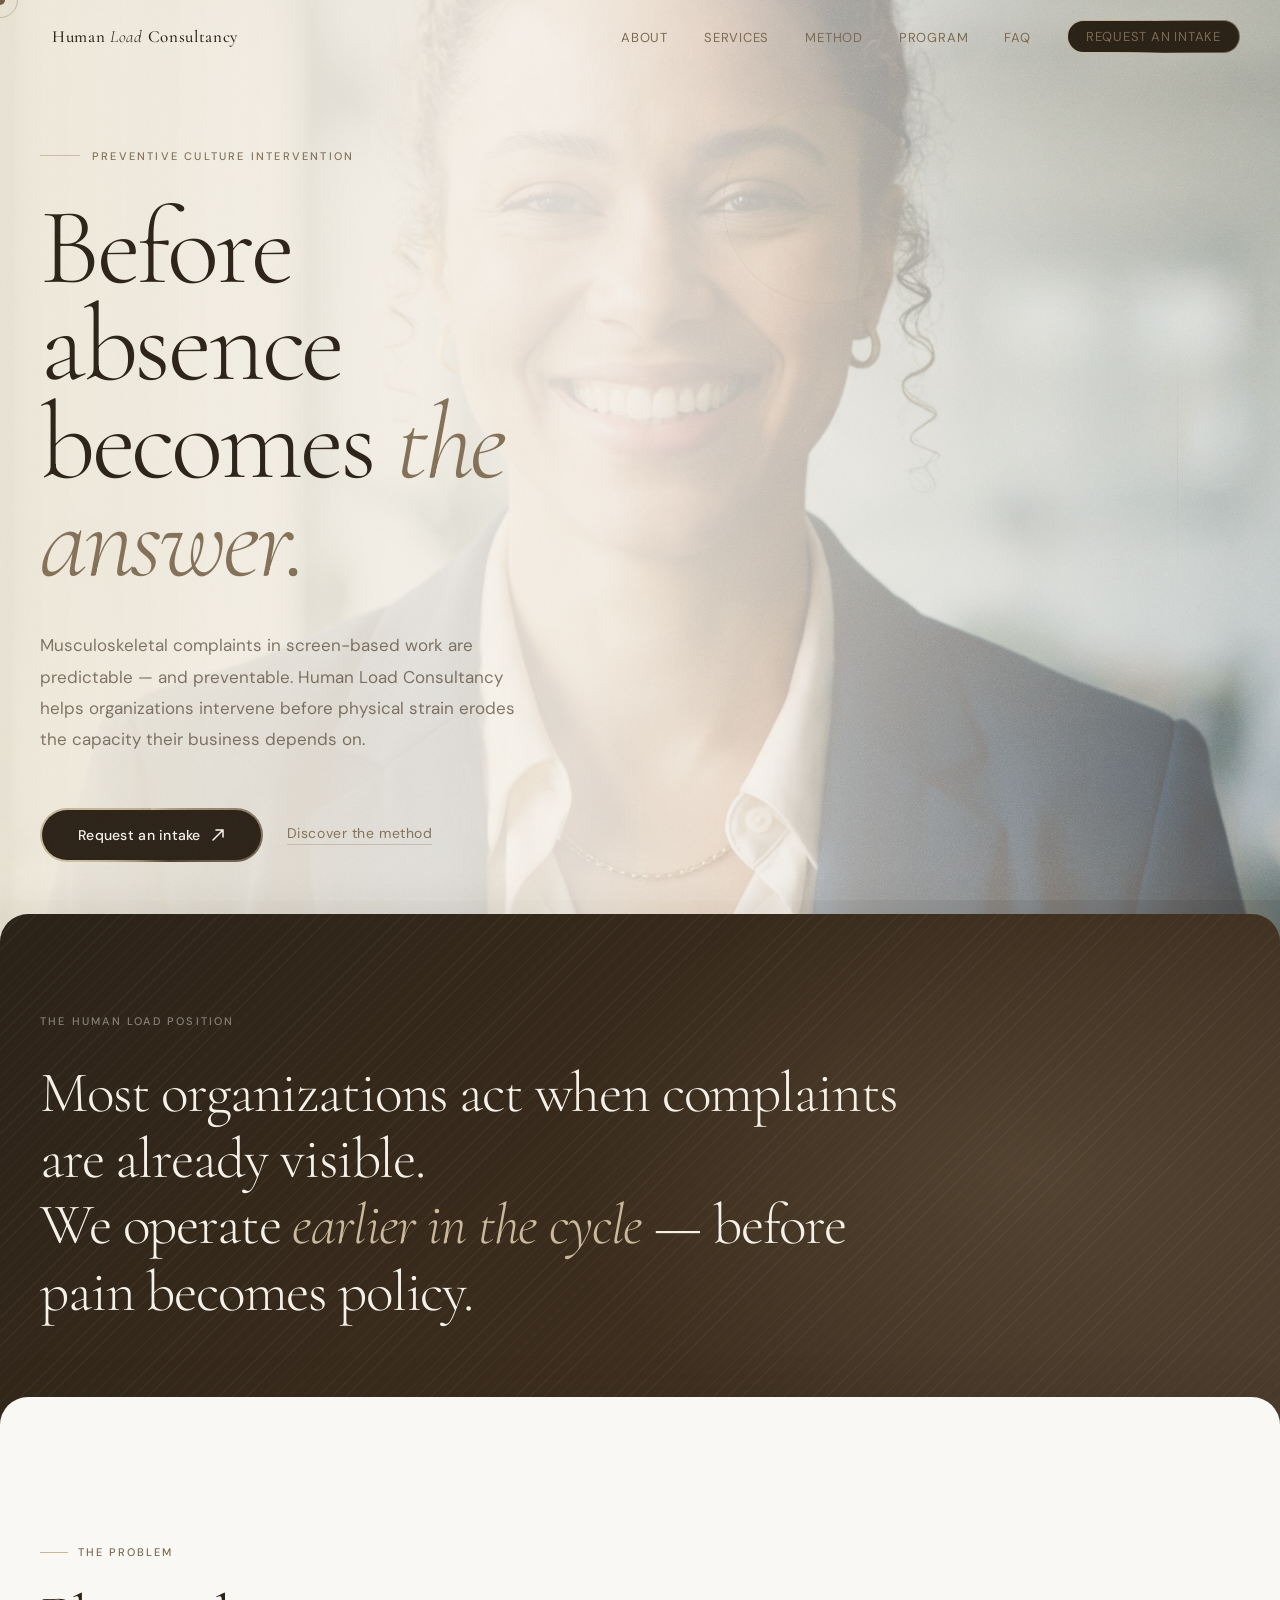
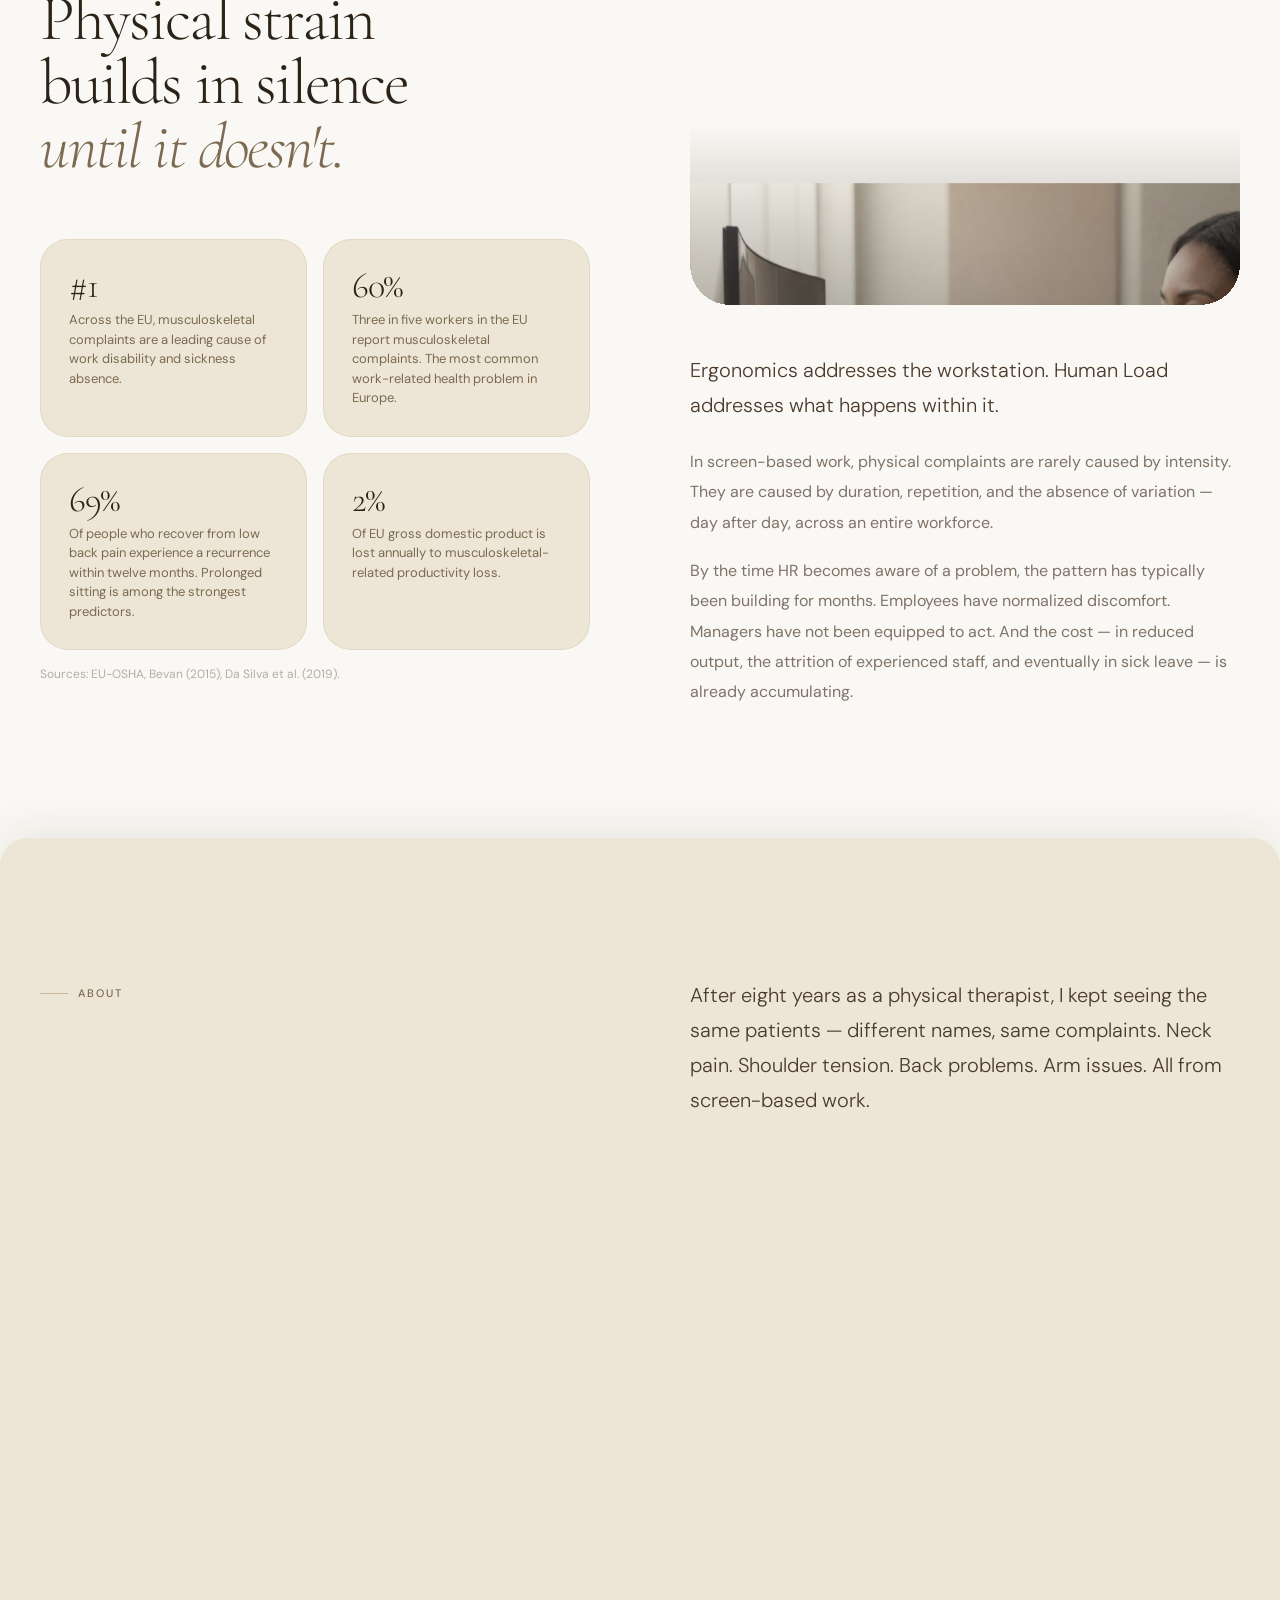
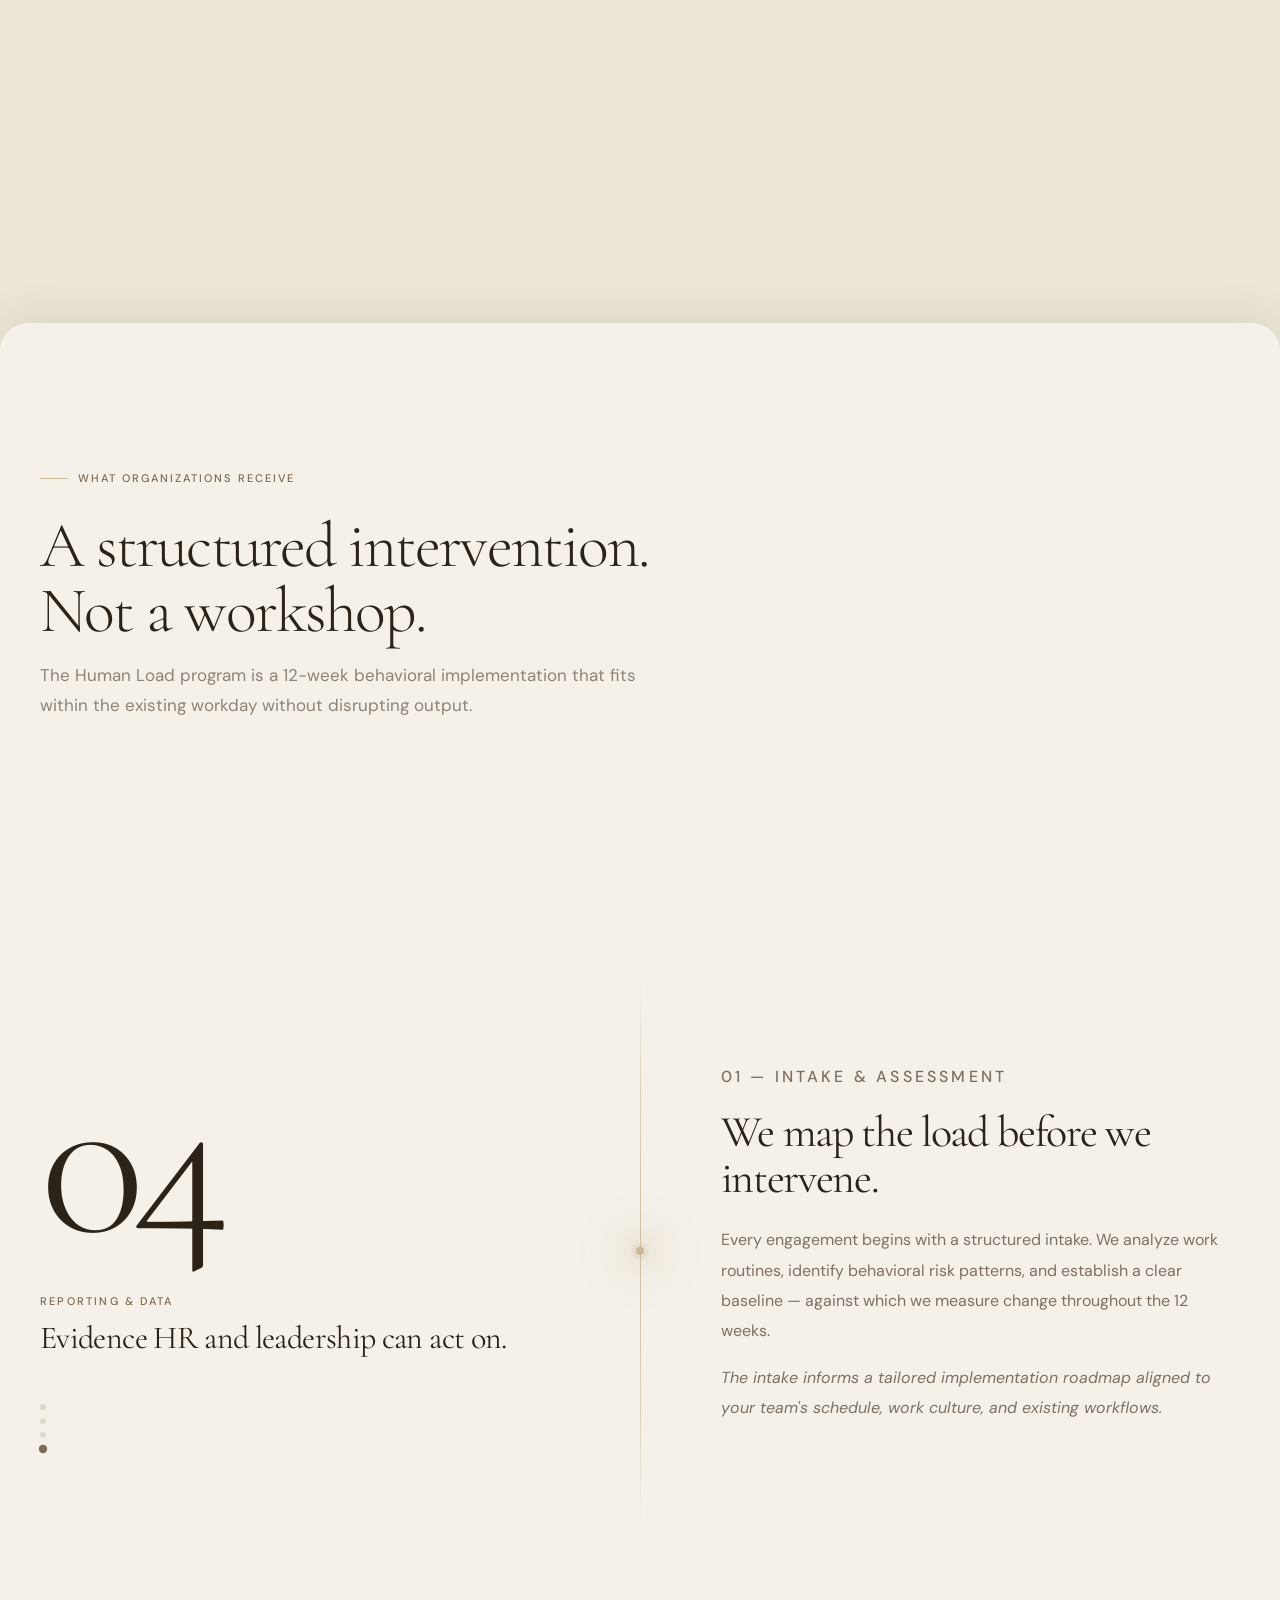
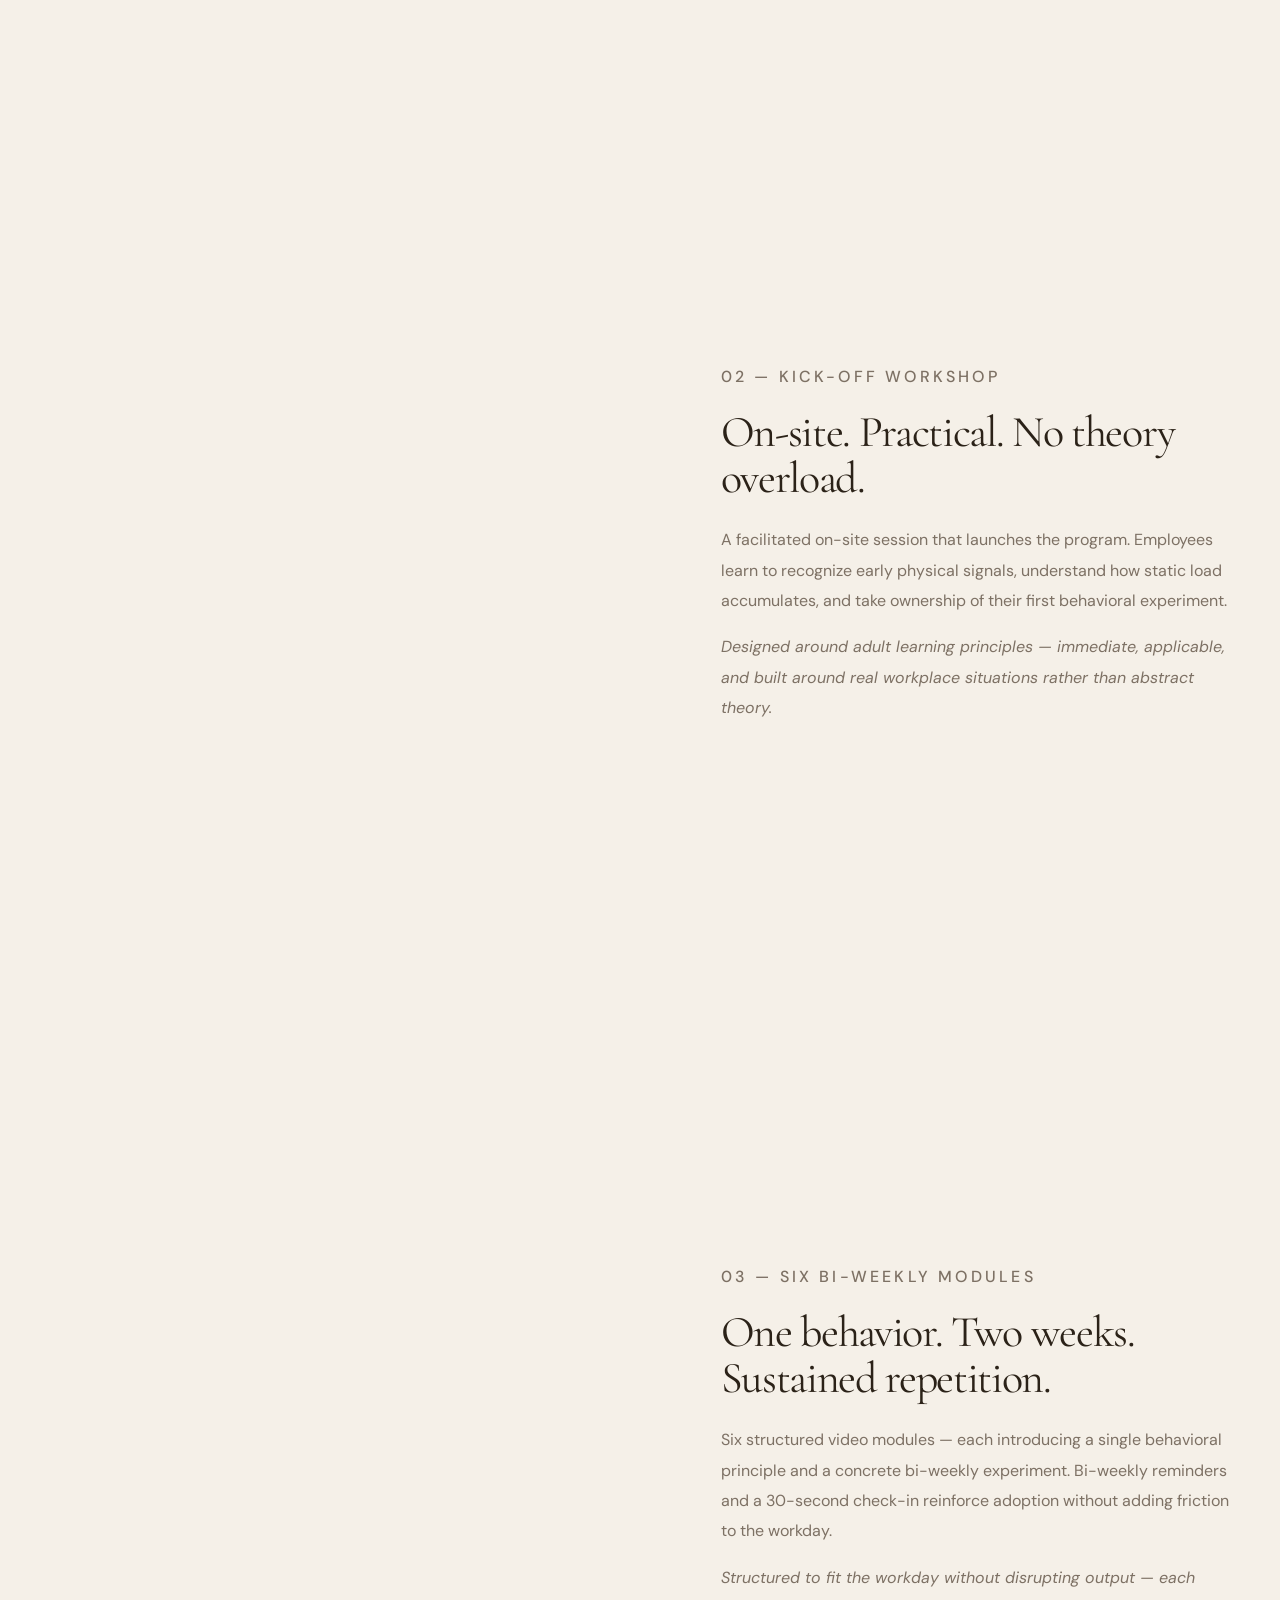
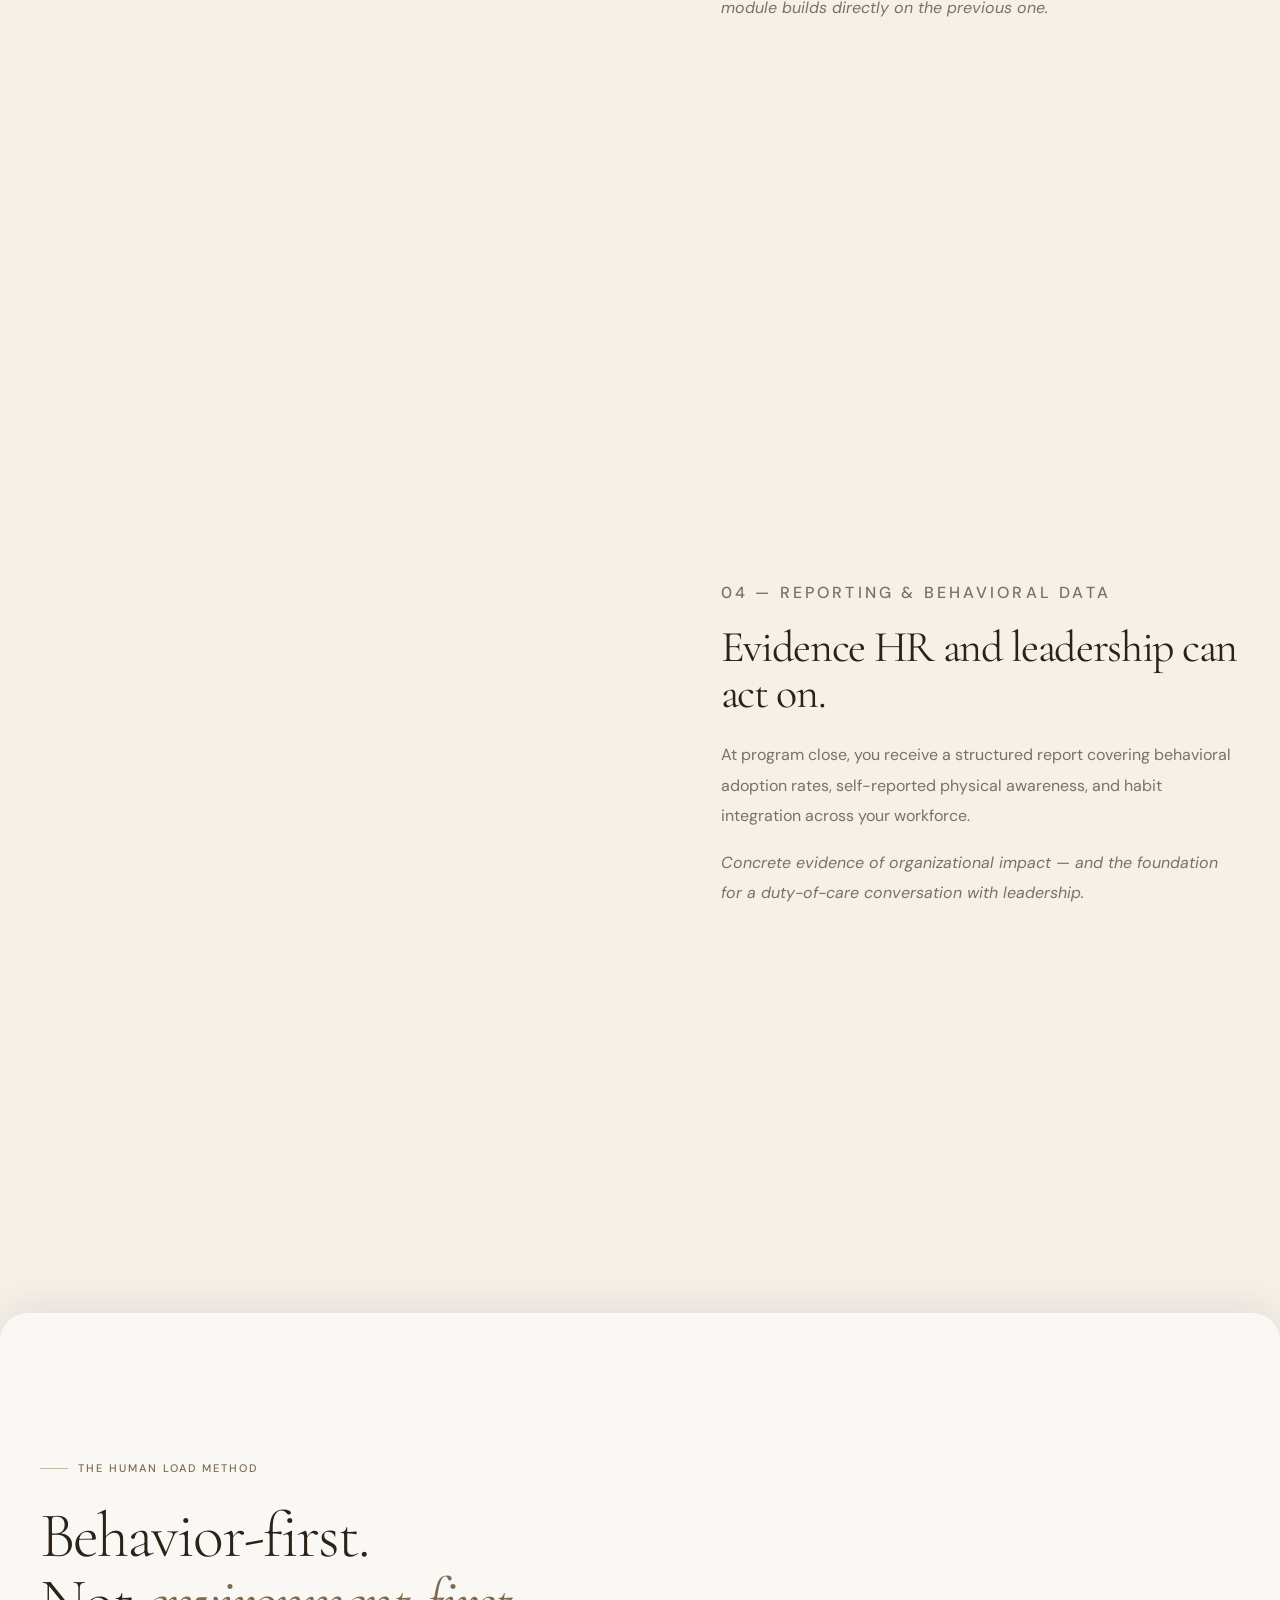
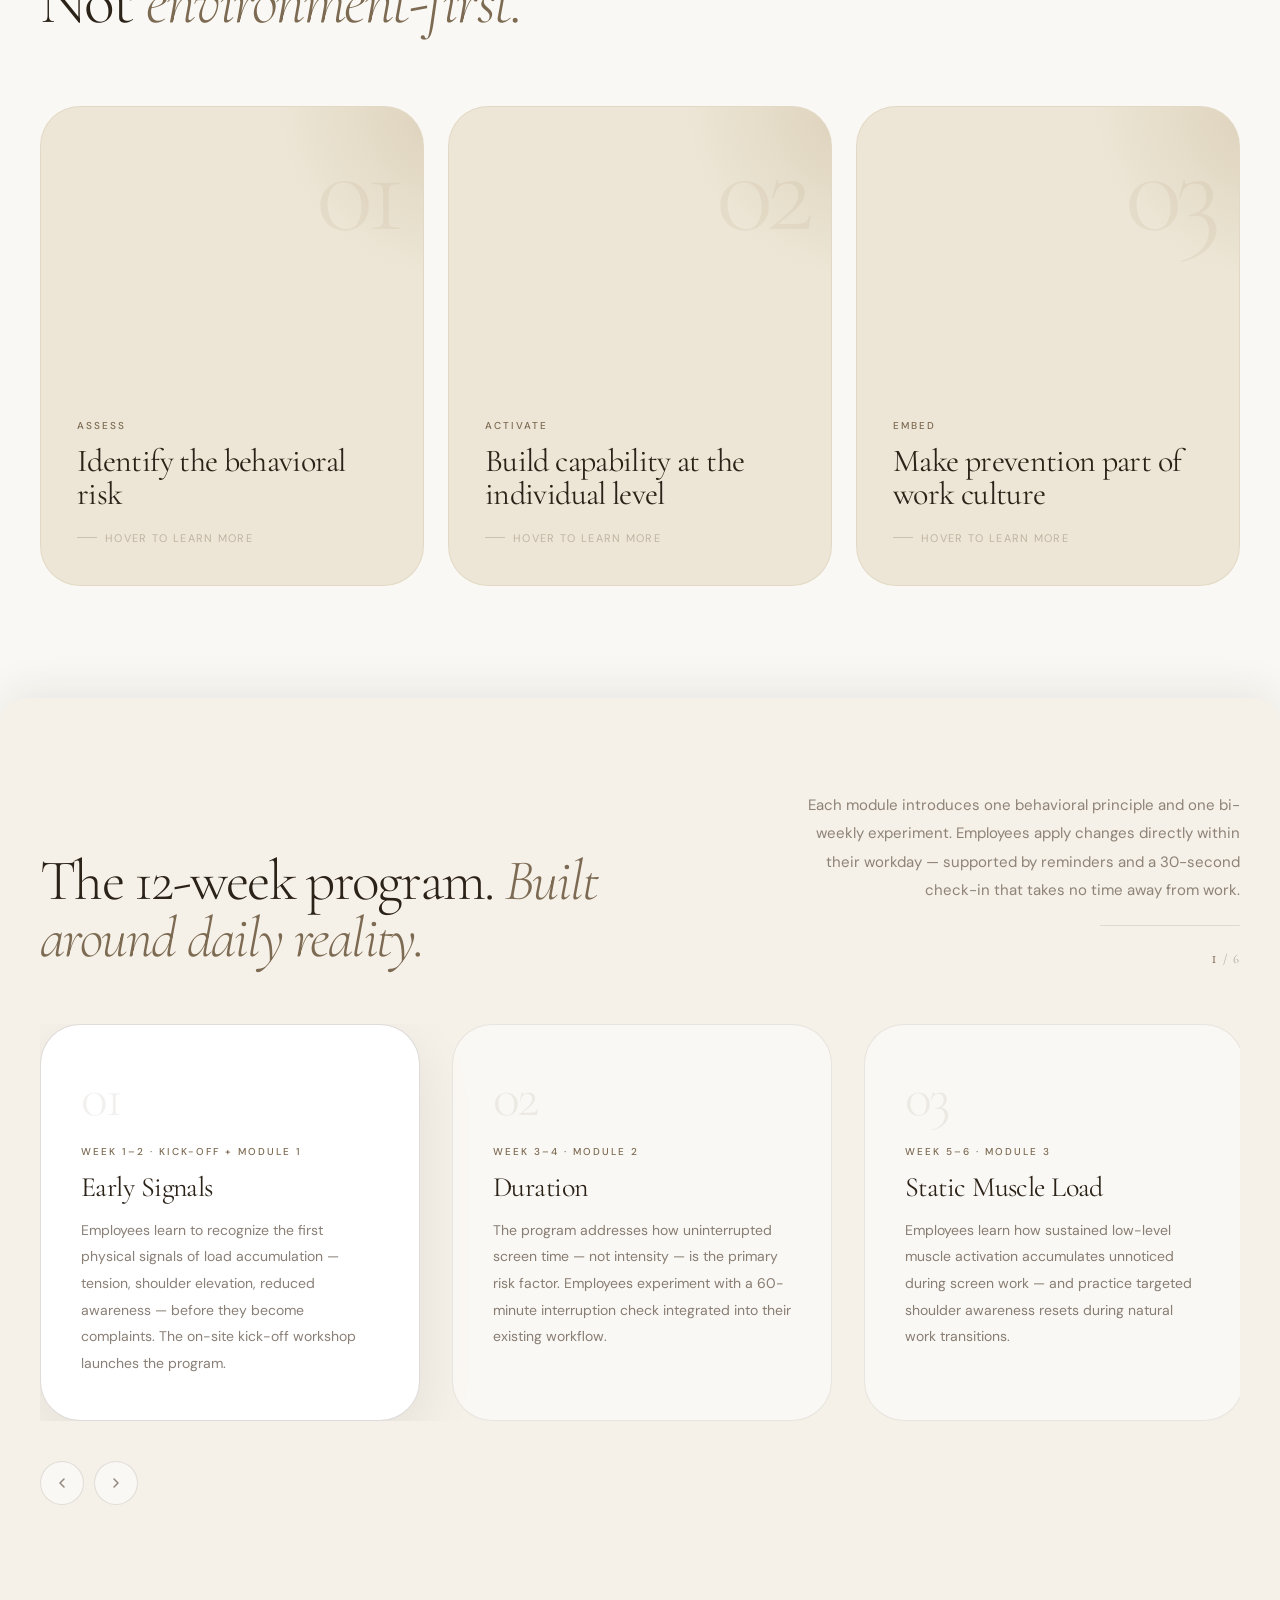
==== commit 31a65888: "Repositioning: behavior-first capacity preservation (away from absence-cost frame) Co-Authored-By: C" ====
--- a/index.html
+++ b/index.html
@@ -3,51 +3,11 @@
 <head>
 <meta charset="UTF-8">
 <meta name="viewport" content="width=device-width, initial-scale=1.0">
-<title>Human Load Consultancy — Behavior-First Prevention for Screen-Based Work</title>
-<meta name="description" content="A 12-week behavioral intervention that prevents musculoskeletal complaints in screen-based work. Behavior-first. Not environment-first.">
-
-<!-- Canonical -->
-<link rel="canonical" href="https://humanloadconsultancy.com/">
-
-<!-- Open Graph -->
-<meta property="og:type" content="website">
-<meta property="og:site_name" content="Human Load Consultancy">
-<meta property="og:title" content="Human Load Consultancy — Behavior-First Prevention">
-<meta property="og:description" content="A 12-week behavioral intervention that prevents musculoskeletal complaints in screen-based work.">
-<meta property="og:url" content="https://humanloadconsultancy.com/">
-<meta property="og:image" content="https://humanloadconsultancy.com/og-image.jpg">
-<meta property="og:image:width" content="1200">
-<meta property="og:image:height" content="630">
-<meta property="og:locale" content="en_US">
-
-<!-- Twitter Card -->
-<meta name="twitter:card" content="summary_large_image">
-<meta name="twitter:title" content="Human Load Consultancy — Behavior-First Prevention">
-<meta name="twitter:description" content="A 12-week behavioral intervention that prevents musculoskeletal complaints in screen-based work.">
-<meta name="twitter:image" content="https://humanloadconsultancy.com/og-image.jpg">
-
-<!-- Structured Data -->
-<script type="application/ld+json">
-{
-  "@context": "https://schema.org",
-  "@type": "ProfessionalService",
-  "name": "Human Load Consultancy",
-  "description": "A 12-week behavioral intervention that prevents musculoskeletal complaints in screen-based work.",
-  "url": "https://humanloadconsultancy.com/",
-  "founder": {
-    "@type": "Person",
-    "name": "Crystal Haaswijk",
-    "jobTitle": "Physical Therapist & Founder"
-  },
-  "areaServed": ["NL", "AW", "BE"],
-  "serviceType": "Preventive workplace health consulting"
-}
-</script>
+<title>HLC | Human Load Consultancy</title>
 
 <link rel="preconnect" href="https://fonts.googleapis.com">
 <link rel="preconnect" href="https://fonts.gstatic.com" crossorigin>
 <link rel="icon" type="image/png" href="favicon.png">
-<link rel="apple-touch-icon" href="/apple-touch-icon.png">
 <link href="https://fonts.googleapis.com/css2?family=Cormorant+Garamond:ital,wght@0,300;0,400;0,500;0,600;1,300;1,400&family=DM+Sans:wght@300;400;500&display=swap" rel="stylesheet">
 <style>
 :root {
@@ -94,7 +54,7 @@
 .services-section { background: var(--cream); }
 .approach-section { background: var(--warm-white); }
 .faq-section { background: var(--warm-white); }
-.cta-section { background: var(--parchment); position: relative; overflow: hidden; scroll-margin-top: 80px; }
+.cta-section { background: var(--parchment); position: relative; overflow: hidden; }
 .cta-section::before { content: ''; position: absolute; inset: -15%; background: url('services.jpg') center/cover no-repeat; opacity: .09; filter: sepia(30%); pointer-events: none; z-index: 0; transform: translateY(var(--parallax-y, 0px)); transition: transform 0s linear; }
 .cta-section .container { position: relative; z-index: 1; }
 
@@ -233,7 +193,6 @@
   transition: opacity 1s var(--ease-out) .4s, transform 1s var(--ease-out) .4s;
 }
 .hero h1 em { font-style: italic; font-weight: 300; color: var(--bark); }
-.nowrap { white-space: nowrap; }
 .hero-content.loaded h1 { opacity: 1; transform: none; }
 .hero-body {
   max-width: 500px; font-size: 17px; line-height: 1.85;
@@ -758,7 +717,7 @@
         <li><a href="#approach">Method</a></li>
         <li><a href="#trajectory">Program</a></li>
         <li><a href="#faq">FAQ</a></li>
-      <li><a href="#intake-form" class="btn-intake">Request an intake</a></li>
+      <li><a href="mailto:info@humanloadconsultancy.com" class="btn-intake">Request an intake</a></li>
       </ul>
       <button class="nav-hamburger" id="navHamburger" aria-label="Open menu" aria-expanded="false">
         <span></span>
@@ -781,7 +740,7 @@
     </ul>
     <div class="mobile-menu-divider"></div>
     <ul>
-      <li><a href="#intake-form" class="mobile-nav-cta">Request an intake</a></li>
+      <li><a href="mailto:info@humanloadconsultancy.com" class="mobile-nav-cta">Request an intake</a></li>
     </ul>
   </nav>
 </div>
@@ -798,13 +757,12 @@
   <div class="container">
     <div class="hero-content" id="heroContent">
       <p class="eyebrow">Preventive Culture Intervention</p>
-      <h1><span class="nowrap">Behavior-first.</span><br><span class="nowrap">Not <em>environment-first.</em></span></h1>
-      <p class="hero-body">Ergonomics addresses the workstation. Human Load addresses what happens within it, through a 12-week behavioral intervention that prevents physical complaints before they reach absence reports.</p>
+      <h1>Before absence<br>becomes <em>the answer.</em></h1>
+      <p class="hero-body">Musculoskeletal complaints in screen-based work are predictable — and preventable. Human Load Consultancy helps organizations intervene before physical strain erodes the capacity their business depends on.</p>
       <div class="hero-actions">
-        <a href="#intake-form" class="btn-intake">Request an intake <svg width="14" height="14" viewBox="0 0 14 14" fill="none"><path d="M2 12L12 2M12 2H5M12 2v7" stroke="currentColor" stroke-width="1.5" stroke-linecap="round" stroke-linejoin="round"/></svg></a>
-        <a href="#about" class="btn-ghost">Read the framework</a>
+        <a href="mailto:info@humanloadconsultancy.com" class="btn-intake">Request an intake <svg width="14" height="14" viewBox="0 0 14 14" fill="none"><path d="M2 12L12 2M12 2H5M12 2v7" stroke="currentColor" stroke-width="1.5" stroke-linecap="round" stroke-linejoin="round"/></svg></a>
+        <a href="#about" class="btn-ghost">Discover the method</a>
       </div>
-      <p class="hero-scarcity" style="font-size:13px; color:rgba(180,162,130,0.7); margin-top:20px; letter-spacing:0.01em;">We accept a limited number of engagements each quarter — by intake conversation only.</p>
     </div>
   </div>
   <div class="scroll-indicator">
@@ -819,7 +777,7 @@
       <p class="statement-label reveal-left">The Human Load position</p>
       <blockquote class="reveal-left" style="transition-delay:.12s">
         Most organizations act when complaints are already visible.<br>
-        We operate <em>earlier in the cycle</em>, before pain becomes policy.
+        We operate <em>earlier in the cycle</em> — before pain becomes policy.
       </blockquote>
     </div>
   </div>
@@ -858,8 +816,8 @@
     </div>
     <div>
       <p class="lead reveal">Ergonomics addresses the workstation. Human Load addresses what happens within it.</p>
-      <p class="reveal delay-1">In screen-based work, physical complaints are rarely caused by intensity. They are caused by duration, repetition, and the absence of variation, day after day, across an entire workforce.</p>
-      <p class="reveal delay-2">By the time HR becomes aware of a problem, the pattern has typically been building for months. Employees have normalized discomfort. Managers have not been equipped to act. And the cost is already accumulating: in sick leave, lost productivity, and staff turnover.</p>
+      <p class="reveal delay-1">In screen-based work, physical complaints are rarely caused by intensity. They are caused by duration, repetition, and the absence of variation — day after day, across an entire workforce.</p>
+      <p class="reveal delay-2">By the time HR becomes aware of a problem, the pattern has typically been building for months. Employees have normalized discomfort. Managers have not been equipped to act. And the cost — in reduced output, the attrition of experienced staff, and eventually in sick leave — is already accumulating.</p>
 </div>
   </div>
 </div>
@@ -880,9 +838,9 @@
   </div>
 </div>
       <div class="about-hlc-right">
-        <p class="lead reveal">After eight years as a physical therapist, I kept seeing the same patients. Different names, same complaints. Neck pain. Shoulder tension. Back problems. Arm issues. All from screen-based work.</p>
-        <p class="reveal delay-1">By the time people came to me, the damage was already done. The pattern had been building for months, sometimes years. The advice was always the same. Sit up straight. Adjust your chair. Take breaks. Ergonomics: necessary, but nowhere near enough.</p>
-        <p class="reveal delay-2">Human Load Consultancy exists because I believe physical complaints from screen-based work are largely preventable, and that prevention is more effective, more humane, and more economical than treatment. As a physical therapist and lifestyle therapist, I bring clinical expertise to a problem that has always been treated too late, by the wrong people, at the wrong moment.</p>
+        <p class="lead reveal">After eight years as a physical therapist, I kept seeing the same patients — different names, same complaints. Neck pain. Shoulder tension. Back problems. Arm issues. All from screen-based work.</p>
+        <p class="reveal delay-1">By the time people came to me, the damage was already done. The pattern had been building for months — sometimes years. The advice was always the same. Sit up straight. Adjust your chair. Take breaks. Ergonomics — necessary, but nowhere near enough.</p>
+        <p class="reveal delay-2">Human Load Consultancy exists because I believe physical complaints from screen-based work are largely preventable — and that prevention is more effective, more humane, and more durable than treatment. As a physical therapist and lifestyle therapist, I bring clinical expertise to a problem that has always been treated too late, by the wrong people, at the wrong moment.</p>
         <p class="reveal delay-3">The question that kept coming back: what if they had never needed to come at all?</p>
         <div class="about-credentials reveal delay-3">
           <div class="credential">
@@ -929,26 +887,26 @@
         <div class="svc-item active" data-index="0">
           <p class="svc-item-label">01 — Intake & Assessment</p>
           <h3>We map the load before we intervene.</h3>
-          <p>Every engagement begins with a structured intake. We analyze work routines, identify behavioral risk patterns, and establish a clear baseline against which we measure change throughout the 12 weeks.</p>
+          <p>Every engagement begins with a structured intake. We analyze work routines, identify behavioral risk patterns, and establish a clear baseline — against which we measure change throughout the 12 weeks.</p>
           <p class="svc-item-detail">The intake informs a tailored implementation roadmap aligned to your team's schedule, work culture, and existing workflows.</p>
         </div>
         <div class="svc-item" data-index="1">
           <p class="svc-item-label">02 — Kick-off Workshop</p>
           <h3>On-site. Practical. No theory overload.</h3>
           <p>A facilitated on-site session that launches the program. Employees learn to recognize early physical signals, understand how static load accumulates, and take ownership of their first behavioral experiment.</p>
-          <p class="svc-item-detail">Designed around adult learning principles: immediate, applicable, and built around real workplace situations rather than abstract theory.</p>
+          <p class="svc-item-detail">Designed around adult learning principles — immediate, applicable, and built around real workplace situations rather than abstract theory.</p>
         </div>
         <div class="svc-item" data-index="2">
           <p class="svc-item-label">03 — Six Bi-weekly Modules</p>
           <h3>One behavior. Two weeks. Sustained repetition.</h3>
-          <p>Six structured video modules, each introducing a single behavioral principle and a concrete bi-weekly experiment. Bi-weekly reminders and a 30-second check-in reinforce adoption without adding friction to the workday.</p>
-          <p class="svc-item-detail">Structured to fit the workday without disrupting output, each module builds directly on the previous one.</p>
+          <p>Six structured video modules — each introducing a single behavioral principle and a concrete bi-weekly experiment. Bi-weekly reminders and a 30-second check-in reinforce adoption without adding friction to the workday.</p>
+          <p class="svc-item-detail">Structured to fit the workday without disrupting output — each module builds directly on the previous one.</p>
         </div>
         <div class="svc-item" data-index="3">
           <p class="svc-item-label">04 — Reporting & Behavioral Data</p>
           <h3>Evidence HR and leadership can act on.</h3>
           <p>At program close, you receive a structured report covering behavioral adoption rates, self-reported physical awareness, and habit integration across your workforce.</p>
-          <p class="svc-item-detail">Concrete evidence of organizational impact, and the foundation for a duty-of-care conversation with leadership.</p>
+          <p class="svc-item-detail">Concrete evidence of organizational impact — and the foundation for a duty-of-care conversation with leadership.</p>
         </div>
       </div>
     </div>
@@ -973,10 +931,10 @@
           </div>
           <div class="flip-back">
             <p class="flip-back-label">Assess</p>
-            <p>We analyze where physical load accumulates in daily work routines, not just in workstation setup, but in how people actually work: how long, how often, and how they respond to physical signals.</p>
+            <p>We analyze where physical load accumulates in daily work routines — not just in workstation setup, but in how people actually work: how long, how often, and how they respond to physical signals.</p>
             <div class="flip-back-divider"></div>
             <p class="flip-back-org-label">What this means for your organization</p>
-            <p class="flip-back-org">A clear picture of behavioral risk patterns across your workforce, before complaints become visible on sick leave reports.</p>
+            <p class="flip-back-org">A clear picture of behavioral risk patterns across your workforce — before complaints become visible on sick leave reports.</p>
           </div>
         </div>
       </div>
@@ -991,10 +949,10 @@
           </div>
           <div class="flip-back">
             <p class="flip-back-label">Activate</p>
-            <p>Employees develop practical skills: recognizing early physical signals, interrupting static load, and integrating variation into their existing work rhythm, without reducing productivity.</p>
+            <p>Employees develop practical skills: recognizing early physical signals, interrupting static load, and integrating variation into their existing work rhythm — without reducing productivity.</p>
             <div class="flip-back-divider"></div>
             <p class="flip-back-org-label">What this means for your organization</p>
-            <p class="flip-back-org">A workforce that self-regulates physical load as part of daily routine, reducing dependency on reactive occupational health interventions.</p>
+            <p class="flip-back-org">A workforce that self-regulates physical load as part of daily routine — reducing dependency on reactive occupational health interventions.</p>
           </div>
         </div>
       </div>
@@ -1009,7 +967,7 @@
           </div>
           <div class="flip-back">
             <p class="flip-back-label">Embed</p>
-            <p>Through structured repetition, behavioral reminders, and data-informed check-ins, preventive habits become embedded in how your organization works, not dependent on individual motivation.</p>
+            <p>Through structured repetition, behavioral reminders, and data-informed check-ins, preventive habits become embedded in how your organization works — not dependent on individual motivation.</p>
             <div class="flip-back-divider"></div>
             <p class="flip-back-org-label">What this means for your organization</p>
             <p class="flip-back-org">Measurable behavioral adoption, reduced musculoskeletal risk, and a demonstrable duty-of-care investment that HR and leadership can report on.</p>
@@ -1027,7 +985,7 @@
         <div class="trajectory-header">
           <h2>The 12-week program. <em>Built around daily reality.</em></h2>
           <div class="trajectory-header-right">
-            <p>Each module introduces one behavioral principle and one bi-weekly experiment. Employees apply changes directly within their workday, supported by reminders and a 30-second check-in that takes no time away from work.</p>
+            <p>Each module introduces one behavioral principle and one bi-weekly experiment. Employees apply changes directly within their workday — supported by reminders and a 30-second check-in that takes no time away from work.</p>
             <div class="traj-progress-bar"><div class="traj-progress-fill" id="trajProgressFill"></div></div>
             <div class="traj-counter"><span id="trajCurrent">1</span> / 6</div>
           </div>
@@ -1038,37 +996,37 @@
               <span class="traj-card-num">01</span>
               <span class="traj-card-week">Week 1–2 · Kick-off + Module 1</span>
               <h4>Early Signals</h4>
-              <p>Employees learn to recognize the first physical signals of load accumulation: tension, shoulder elevation, reduced awareness. They learn to act before these become complaints. The on-site kick-off workshop launches the program.</p>
+              <p>Employees learn to recognize the first physical signals of load accumulation — tension, shoulder elevation, reduced awareness — before they become complaints. The on-site kick-off workshop launches the program.</p>
             </div>
             <div class="traj-card">
               <span class="traj-card-num">02</span>
               <span class="traj-card-week">Week 3–4 · Module 2</span>
               <h4>Duration</h4>
-              <p>The program addresses how uninterrupted screen time, not intensity, is the primary risk factor. Employees experiment with a 60-minute interruption check integrated into their existing workflow.</p>
+              <p>The program addresses how uninterrupted screen time — not intensity — is the primary risk factor. Employees experiment with a 60-minute interruption check integrated into their existing workflow.</p>
             </div>
             <div class="traj-card">
               <span class="traj-card-num">03</span>
               <span class="traj-card-week">Week 5–6 · Module 3</span>
               <h4>Static Muscle Load</h4>
-              <p>Employees learn how sustained low-level muscle activation accumulates unnoticed during screen work, and practice targeted shoulder awareness resets during natural work transitions.</p>
+              <p>Employees learn how sustained low-level muscle activation accumulates unnoticed during screen work — and practice targeted shoulder awareness resets during natural work transitions.</p>
             </div>
             <div class="traj-card">
               <span class="traj-card-num">04</span>
               <span class="traj-card-week">Week 7–8 · Module 4</span>
               <h4>Work Rhythm</h4>
-              <p>Physical load is shaped by how work is structured, not just by how people sit. Employees learn to use task transitions, meeting endings, and focus breaks as natural moments for variation.</p>
+              <p>Physical load is shaped by how work is structured — not just how people sit. Employees learn to use task transitions, meeting endings, and focus breaks as natural moments for variation.</p>
             </div>
             <div class="traj-card">
               <span class="traj-card-num">05</span>
               <span class="traj-card-week">Week 9–10 · Module 5</span>
               <h4>Micro Recovery</h4>
-              <p>Short recovery moments, seconds rather than minutes, are enough to interrupt sustained muscle activation. Employees build micro-recovery into their daily routine without affecting output.</p>
+              <p>Short recovery moments — seconds, not minutes — are enough to interrupt sustained muscle activation. Employees build micro-recovery into their daily routine without affecting output.</p>
             </div>
             <div class="traj-card">
               <span class="traj-card-num">06</span>
               <span class="traj-card-week">Week 11–12 · Module 6 + Final Check-in</span>
               <h4>Sustainable Habits</h4>
-              <p>Employees choose two personal routines to carry forward independently. The program closes with a structured final check-in that measures behavioral adoption and embeds change into work culture.</p>
+              <p>Employees choose two personal routines to carry forward independently. The program closes with a structured final check-in — measuring behavioral adoption and embedding change into work culture.</p>
             </div>
           </div>
         </div>
@@ -1091,40 +1049,35 @@
     <h2 class="reveal delay-1">Questions from<br><em>HR and leadership.</em></h2>
     <div class="faq-list">
       <details class="faq-item reveal delay-1">
-        <summary>We already have an occupational health provider. Why would we need this?<span class="faq-icon"></span></summary>
-        <p>Occupational health responds when something has already gone wrong. Human Load operates before that moment and reduces the volume of cases that reach your occupational health provider in the first place. Most clients find the two services naturally complementary.</p>
+        <summary>What does this cost?<span class="faq-icon"></span></summary>
+        <p>The program is priced per participant. For a team of 25 on-site in Aruba, the total investment is AWG 8,750. The intake conversation is free and includes a sustained-capacity assessment specific to your organisation.</p>
       </details>
       <details class="faq-item reveal delay-2">
-        <summary>How is this different from a wellness program or ergonomic audit?<span class="faq-icon"></span></summary>
-        <p>Wellness programs depend on individual motivation and run alongside the workday. Ergonomic audits change the workstation. Human Load changes what happens within the workday: structured, measurable, embedded into how people work. The closing report is an organizational deliverable, not an individual one.</p>
+        <summary>We already have an occupational health provider. Why would we need this?<span class="faq-icon"></span></summary>
+        <p>Occupational health responds when something has already gone wrong. Human Load operates before that moment — reducing the volume of cases that reach your occupational health provider in the first place. Most clients find the two services naturally complementary.</p>
       </details>
       <details class="faq-item reveal delay-2">
-        <summary>How do we know this actually works?<span class="faq-icon"></span></summary>
-        <p>Every organisation receives a before-and-after behavioural data report. You see exactly what shifted per team: awareness scores, adoption rates, habit integration. Even the first client receives this. The measurement system is built in from day one, not added later.</p>
-      </details>
-      <details class="faq-item reveal delay-3">
         <summary>How much work is this for HR?<span class="faq-icon"></span></summary>
-        <p>Less than ten minutes per module. HR sends one email on day one and one reminder on day seven. Everything else (the modules, the check-ins, the data collection) runs without HR involvement. At program close, you receive a report ready to present to leadership.</p>
+        <p>Less than ten minutes per module. HR sends one email on day one and one reminder on day seven. Everything else — the modules, the check-ins, the data collection — runs without HR involvement. At program close, you receive a report ready to present to leadership.</p>
       </details>
       <details class="faq-item reveal delay-3">
         <summary>What if our employees just don't engage?<span class="faq-icon"></span></summary>
-        <p>The program is designed for low motivation, not high motivation. Each experiment takes under sixty seconds. The check-in takes thirty. Engagement data is tracked per team, so if adoption drops you see it early and can act on it. The structure does the work, not individual willpower.</p>
+        <p>The program is designed for low motivation, not high motivation. Each experiment takes under sixty seconds. The check-in takes thirty. Engagement data is tracked per team — so if adoption drops, you see it early and can act on it. The structure does the work, not individual willpower.</p>
       </details>
       <details class="faq-item reveal delay-3">
-        <summary>What does this involve as an investment?<span class="faq-icon"></span></summary>
-        <p>Investment is scaled to organization size and discussed during the intake conversation. As a benchmark, the program typically costs less than two weeks of absence for a single employee. The intake is free, takes 45 minutes, and includes a cost-of-inaction calculation specific to your organization.</p>
+        <summary>How do we know this actually works?<span class="faq-icon"></span></summary>
+        <p>Every organisation receives a before-and-after behavioural data report. You see exactly what shifted — awareness scores, adoption rates, habit integration — per team. Even the first client receives this. The measurement system is built in from day one, not added later.</p>
       </details>
     </div>
   </div>
 </section>
 
-<section class="cta-section section" id="intake-form">
+<section class="cta-section section">
   <div class="container">
     <div class="cta-inner">
       <p class="section-tag reveal">Take the next step</p>
       <h2 class="reveal delay-1">The right time to act<br>is <em>before the data arrives.</em></h2>
-      <p class="reveal" style="font-size:13px; color:rgba(180,162,130,0.65); font-style:italic; margin-top:-24px; margin-bottom:8px;">Currently in pilot phase with selected organizations across the Netherlands and Aruba.</p>
-      <p class="reveal delay-2">Most organizations contact us after complaints have already surfaced. The intake conversation is free, takes 45 minutes, and gives you a clear picture of where behavioral risk sits in your organization, and what a structured intervention would look like.</p>
+      <p class="reveal delay-2">Most organizations contact us after complaints have already surfaced. The intake conversation is free, takes 45 minutes, and gives you a clear picture of where behavioral risk sits in your organization — and what a structured intervention would look like.</p>
       <form class="cta-form reveal delay-3" action="https://formspree.io/f/xzdyyoyy" method="POST">
         <div class="cta-form-row">
           <div class="cta-form-field">
@@ -1181,9 +1134,17 @@
   <div style="background:#2b2218; border:1px solid #c9b99a; padding:48px 40px; max-width:440px; width:90%; position:relative; font-family:'DM Sans',sans-serif;">
     <button onclick="document.getElementById('contact-modal').style.display='none'" style="position:absolute; top:16px; right:20px; background:none; border:none; color:#c9b99a; font-size:22px; cursor:pointer;">✕</button>
     <p style="color:#c9b99a; font-size:12px; letter-spacing:0.15em; text-transform:uppercase; margin:0 0 24px;">Contact</p>
-    <p style="color:#f5f0e8; font-size:15px; margin:0;">
+    <p style="color:#f5f0e8; font-size:15px; margin:0 0 12px;">
       <span style="color:#c9b99a;">Email</span><br>
       <a href="mailto:info@humanloadconsultancy.com" style="color:#f5f0e8; text-decoration:none;">info@humanloadconsultancy.com</a>
+    </p>
+    <p style="color:#f5f0e8; font-size:15px; margin:0 0 12px;">
+      <span style="color:#c9b99a;">Aruba</span> <span style="color:#7c6a52; font-size:13px;">Call &amp; WhatsApp</span><br>
+      <a href="tel:+2977431527" style="color:#f5f0e8; text-decoration:none;">297 743 1527</a>
+    </p>
+    <p style="color:#f5f0e8; font-size:15px; margin:0;">
+      <span style="color:#c9b99a;">International</span> <span style="color:#7c6a52; font-size:13px;">WhatsApp</span><br>
+      <a href="https://wa.me/31636328002" target="_blank" style="color:#f5f0e8; text-decoration:none;">+31 6 36 32 80 02</a>
     </p>
   </div>
 </div>
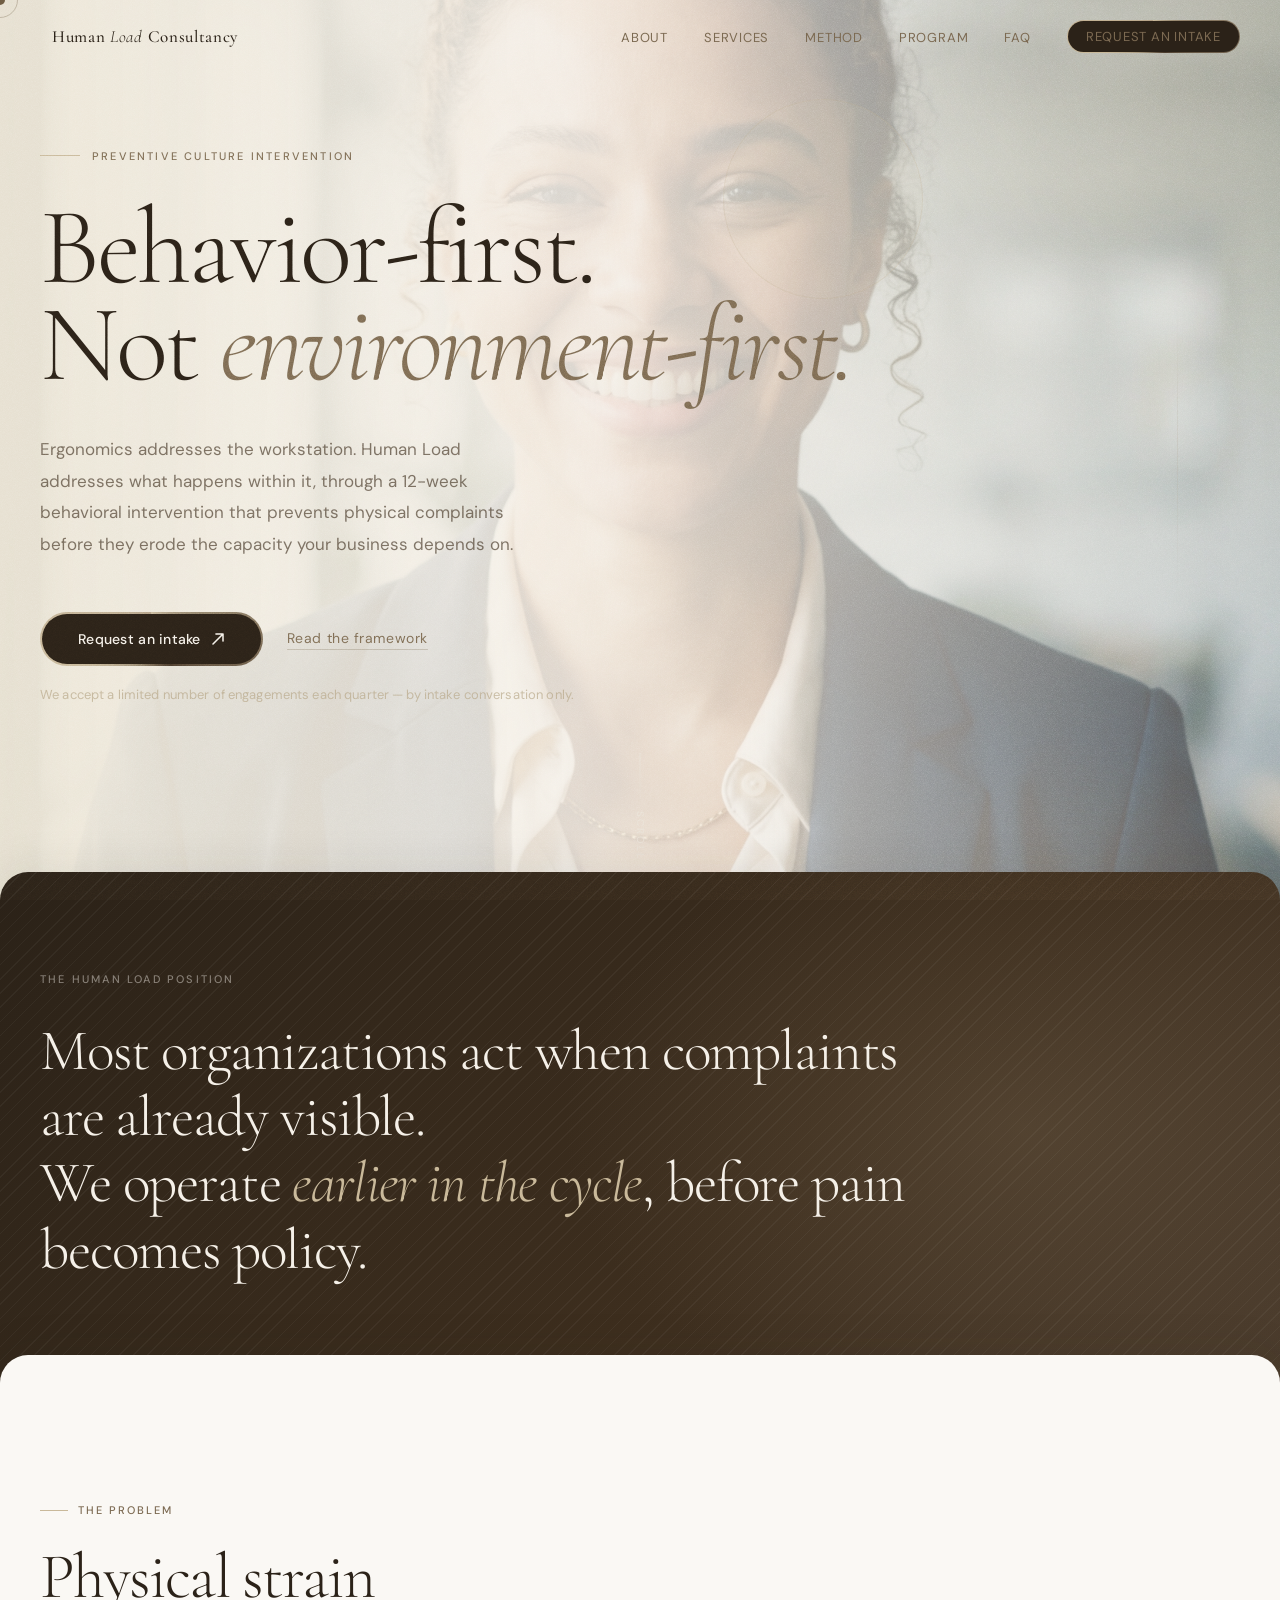
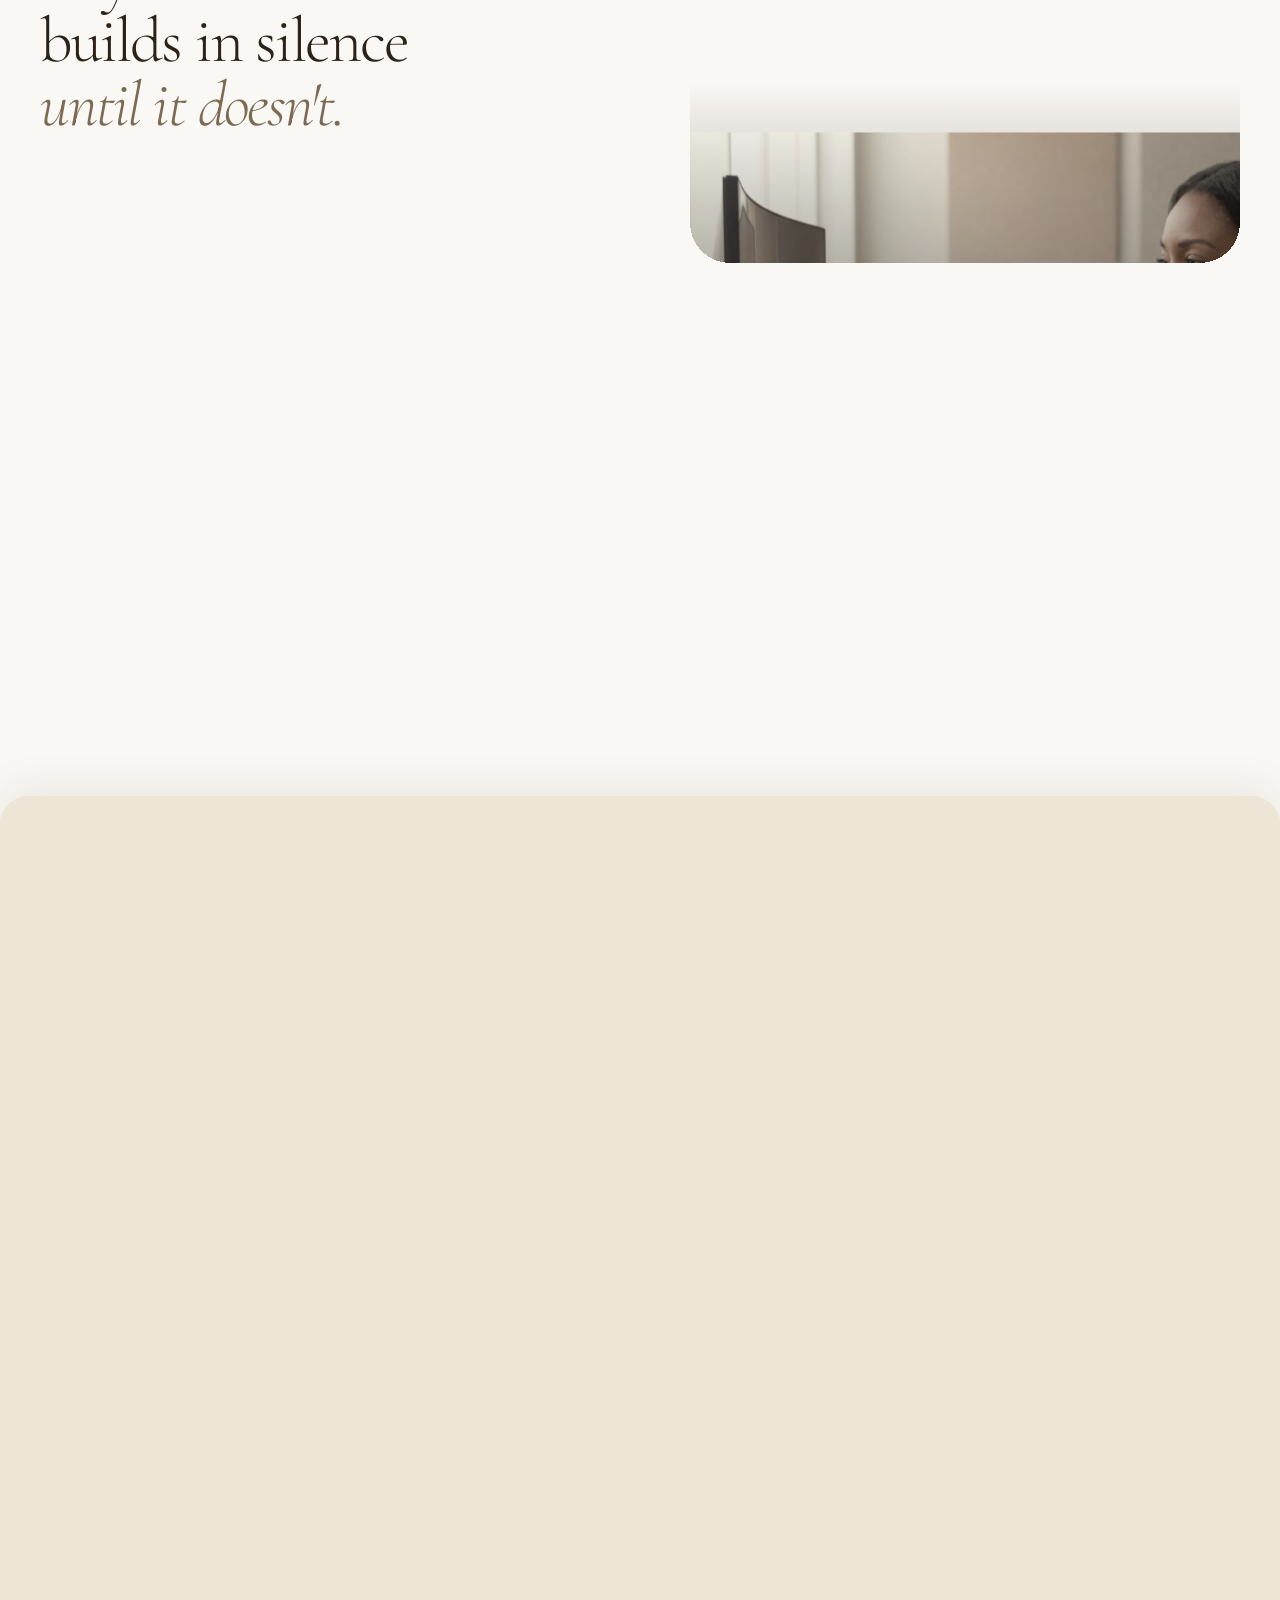
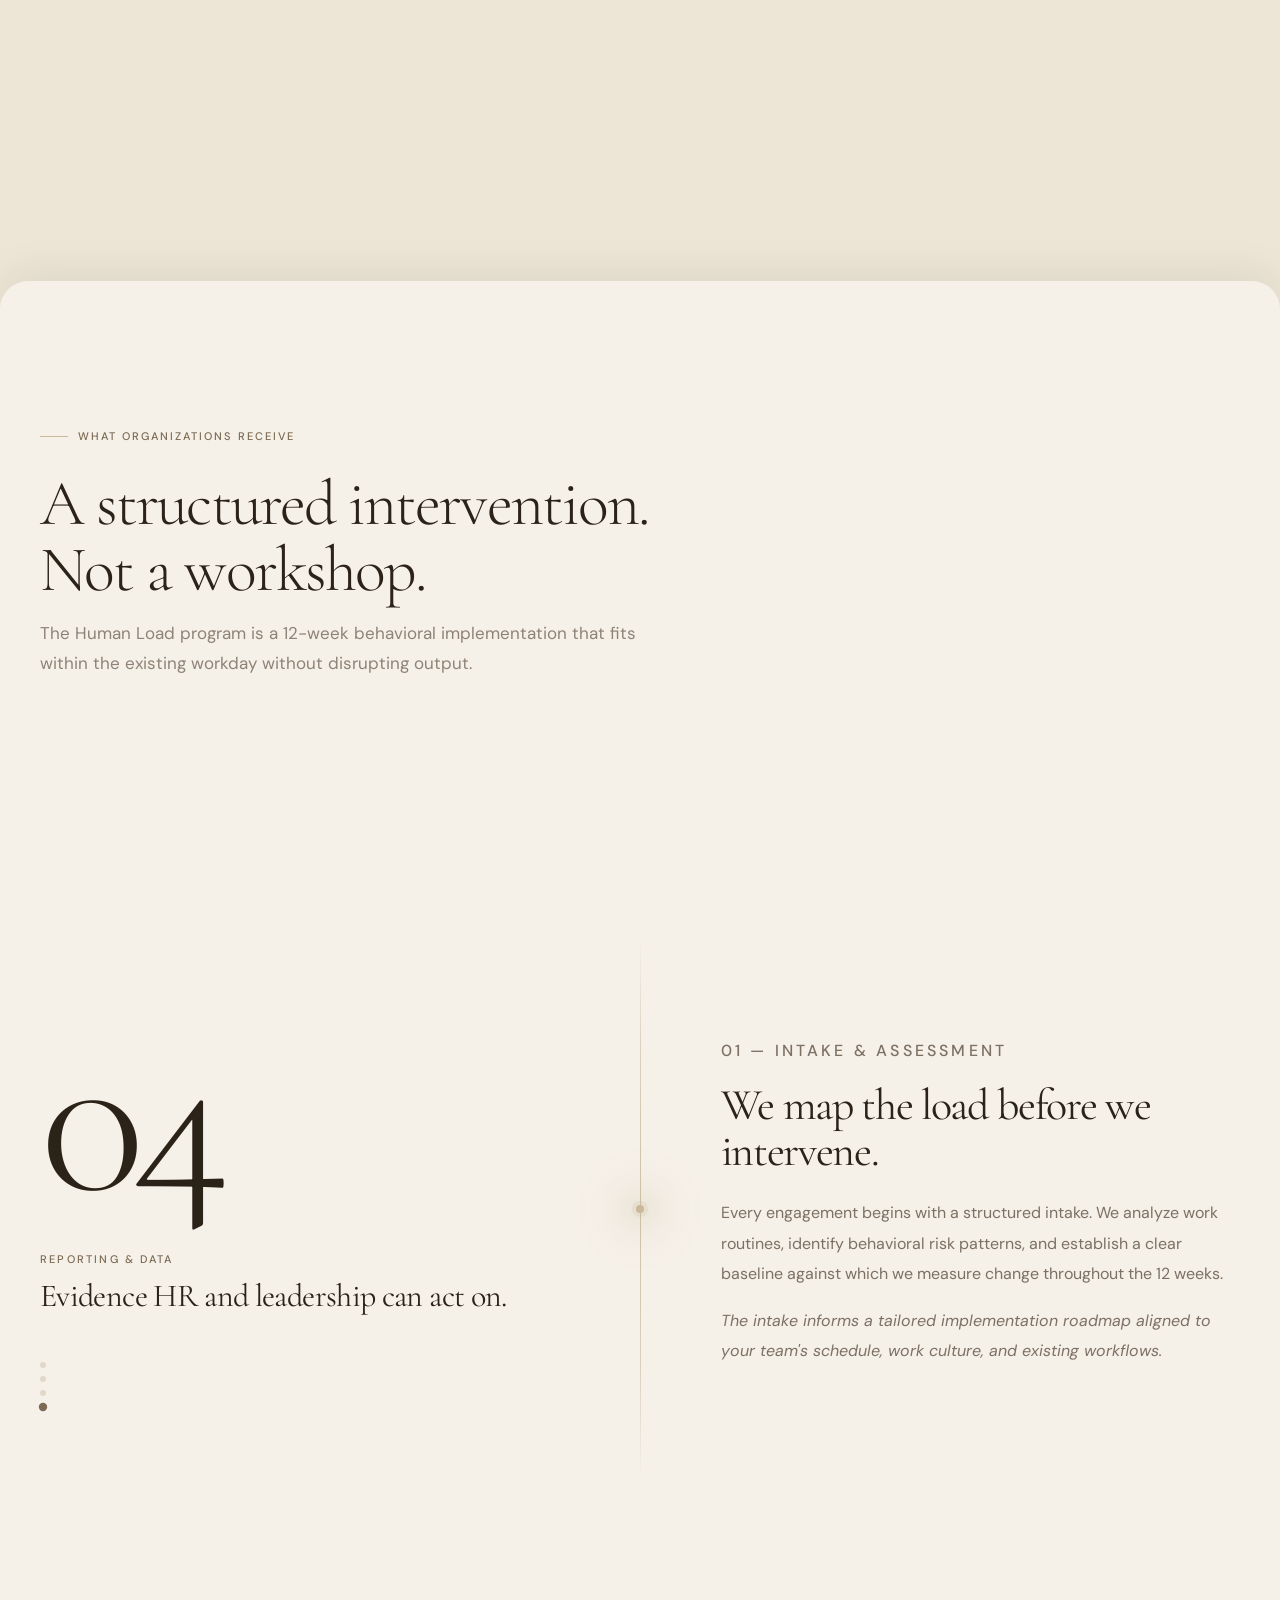
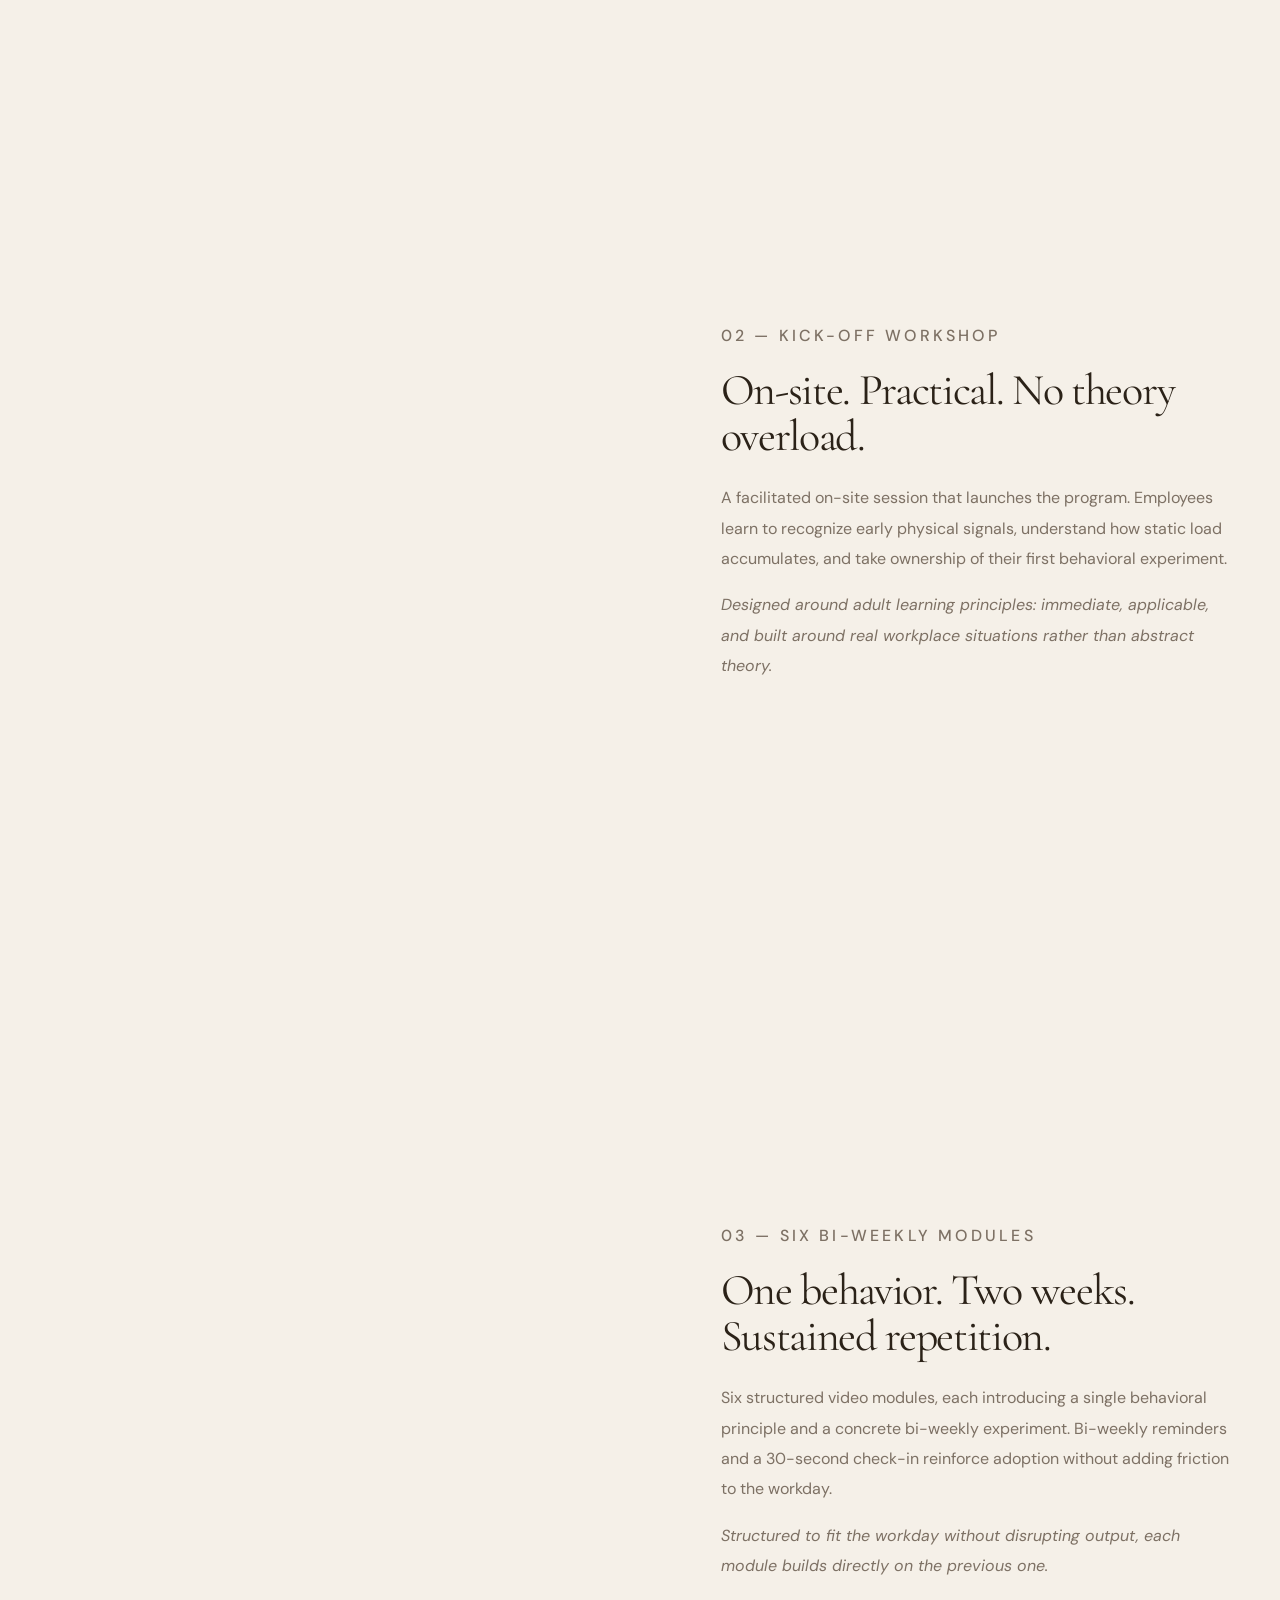
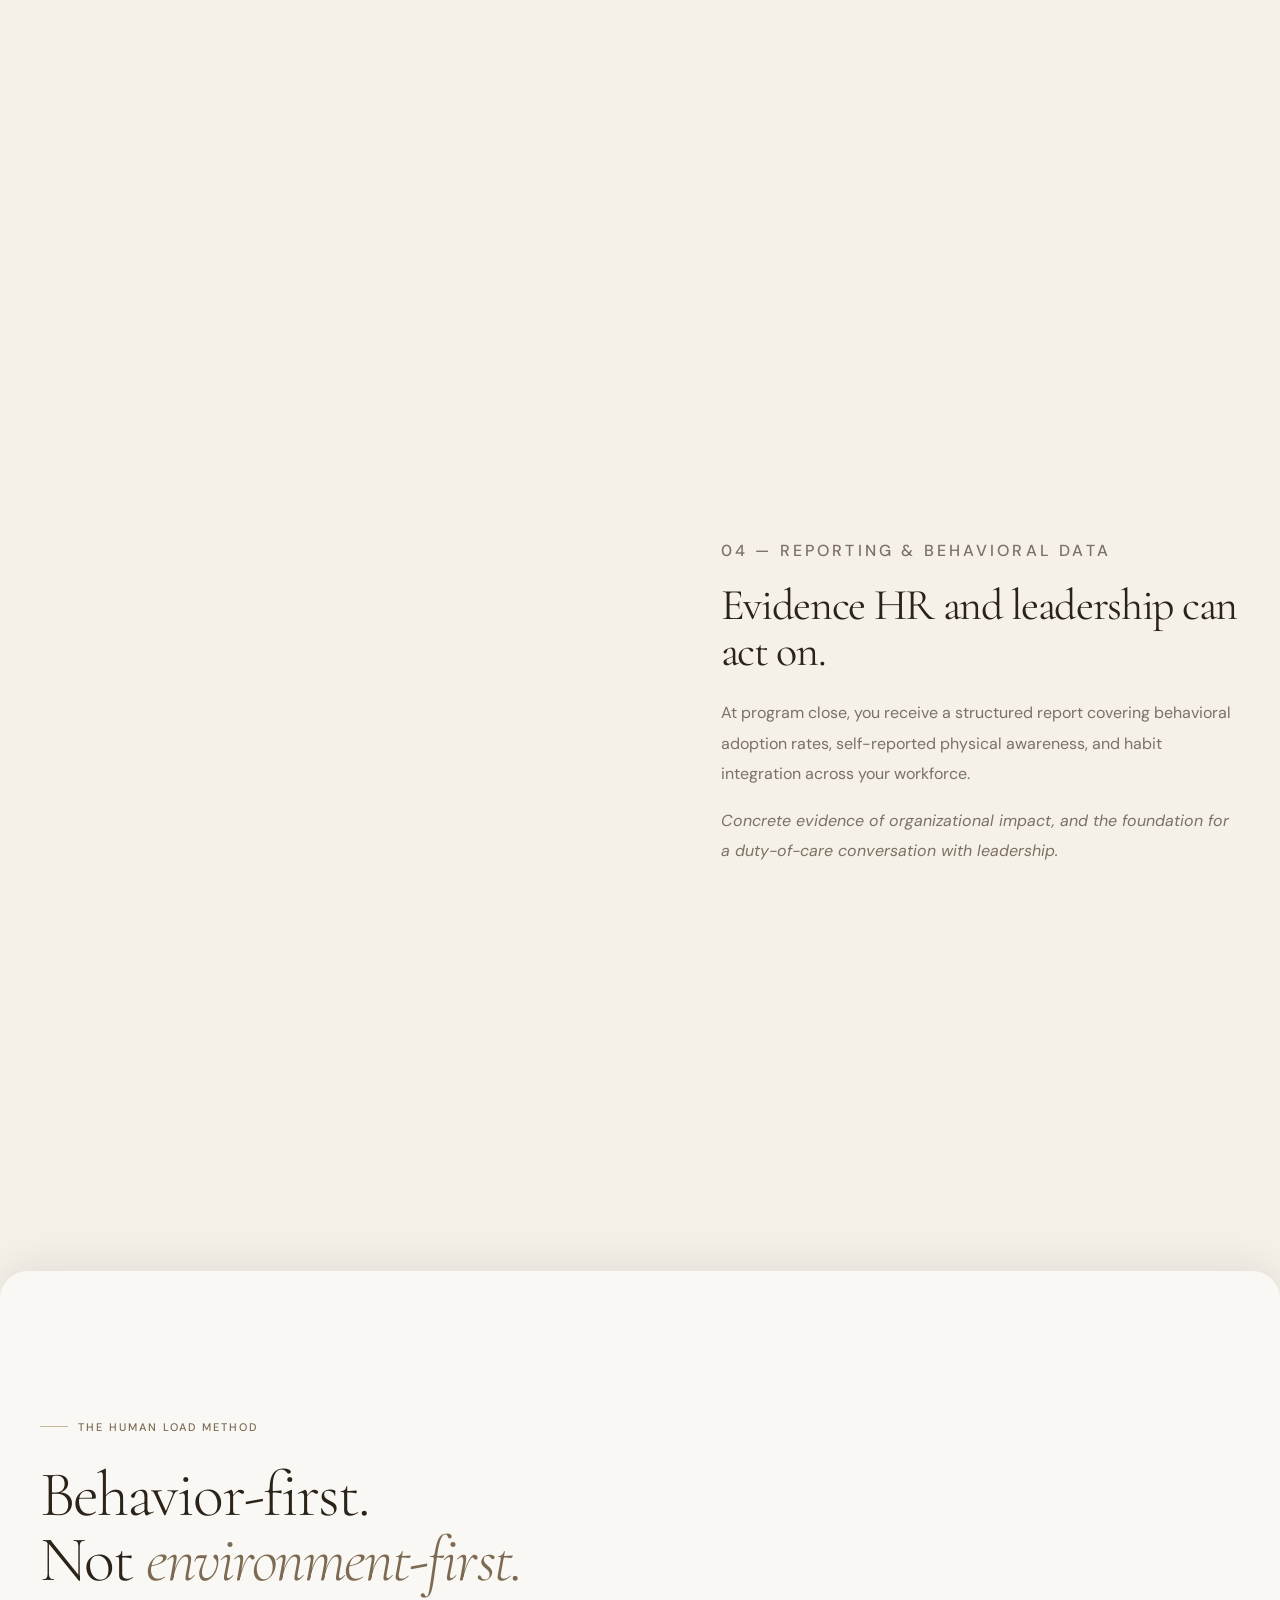
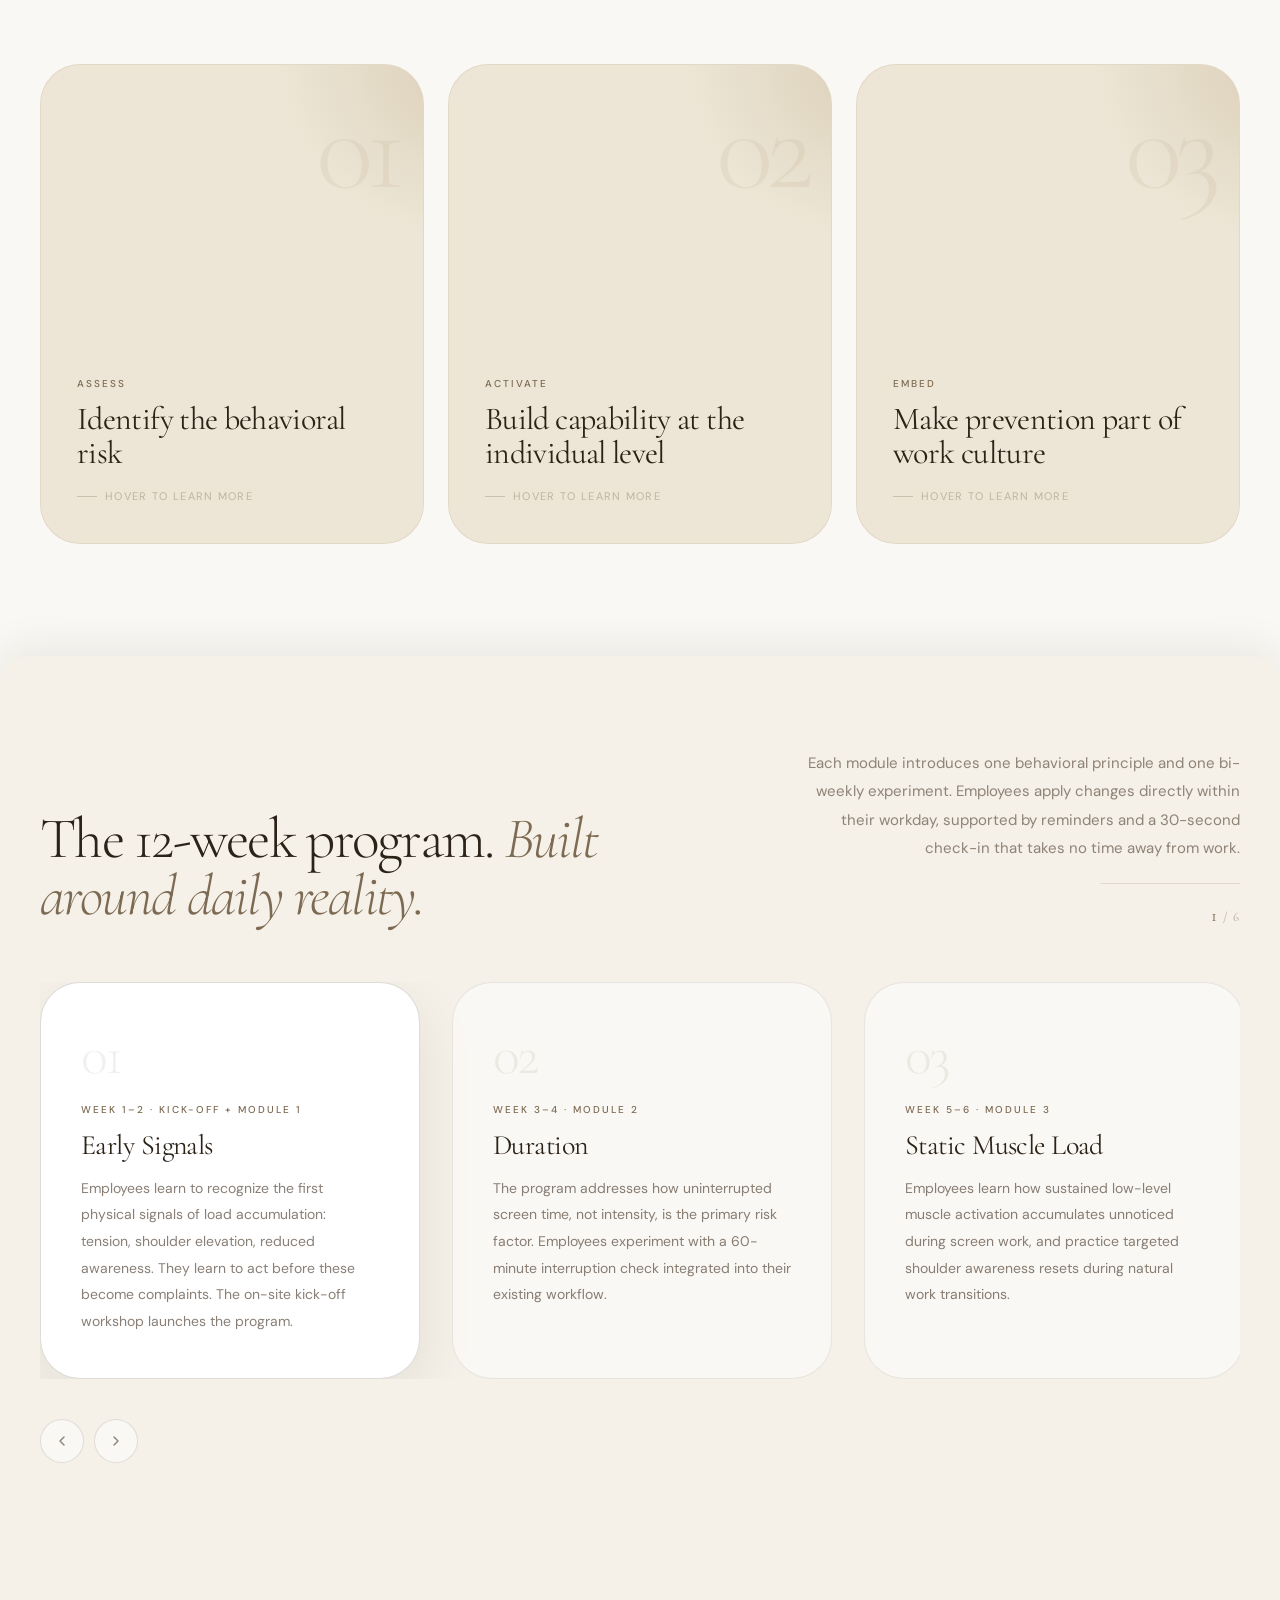
==== commit 83edca56: "Update index.html" ====
--- a/index.html
+++ b/index.html
@@ -3,11 +3,51 @@
 <head>
 <meta charset="UTF-8">
 <meta name="viewport" content="width=device-width, initial-scale=1.0">
-<title>HLC | Human Load Consultancy</title>
+<title>Human Load Consultancy — Behavior-First Prevention for Screen-Based Work</title>
+<meta name="description" content="A 12-week behavioral intervention that prevents musculoskeletal complaints in screen-based work. Behavior-first. Not environment-first.">
+
+<!-- Canonical -->
+<link rel="canonical" href="https://humanloadconsultancy.com/">
+
+<!-- Open Graph -->
+<meta property="og:type" content="website">
+<meta property="og:site_name" content="Human Load Consultancy">
+<meta property="og:title" content="Human Load Consultancy — Behavior-First Prevention">
+<meta property="og:description" content="A 12-week behavioral intervention that prevents musculoskeletal complaints in screen-based work.">
+<meta property="og:url" content="https://humanloadconsultancy.com/">
+<meta property="og:image" content="https://humanloadconsultancy.com/og-image.jpg">
+<meta property="og:image:width" content="1200">
+<meta property="og:image:height" content="630">
+<meta property="og:locale" content="en_US">
+
+<!-- Twitter Card -->
+<meta name="twitter:card" content="summary_large_image">
+<meta name="twitter:title" content="Human Load Consultancy — Behavior-First Prevention">
+<meta name="twitter:description" content="A 12-week behavioral intervention that prevents musculoskeletal complaints in screen-based work.">
+<meta name="twitter:image" content="https://humanloadconsultancy.com/og-image.jpg">
+
+<!-- Structured Data -->
+<script type="application/ld+json">
+{
+  "@context": "https://schema.org",
+  "@type": "ProfessionalService",
+  "name": "Human Load Consultancy",
+  "description": "A 12-week behavioral intervention that prevents musculoskeletal complaints in screen-based work.",
+  "url": "https://humanloadconsultancy.com/",
+  "founder": {
+    "@type": "Person",
+    "name": "Crystal Haaswijk",
+    "jobTitle": "Physical Therapist & Founder"
+  },
+  "areaServed": ["NL", "AW", "BE"],
+  "serviceType": "Preventive workplace health consulting"
+}
+</script>
 
 <link rel="preconnect" href="https://fonts.googleapis.com">
 <link rel="preconnect" href="https://fonts.gstatic.com" crossorigin>
 <link rel="icon" type="image/png" href="favicon.png">
+<link rel="apple-touch-icon" href="/apple-touch-icon.png">
 <link href="https://fonts.googleapis.com/css2?family=Cormorant+Garamond:ital,wght@0,300;0,400;0,500;0,600;1,300;1,400&family=DM+Sans:wght@300;400;500&display=swap" rel="stylesheet">
 <style>
 :root {
@@ -54,7 +94,7 @@
 .services-section { background: var(--cream); }
 .approach-section { background: var(--warm-white); }
 .faq-section { background: var(--warm-white); }
-.cta-section { background: var(--parchment); position: relative; overflow: hidden; }
+.cta-section { background: var(--parchment); position: relative; overflow: hidden; scroll-margin-top: 80px; }
 .cta-section::before { content: ''; position: absolute; inset: -15%; background: url('services.jpg') center/cover no-repeat; opacity: .09; filter: sepia(30%); pointer-events: none; z-index: 0; transform: translateY(var(--parallax-y, 0px)); transition: transform 0s linear; }
 .cta-section .container { position: relative; z-index: 1; }
 
@@ -193,6 +233,7 @@
   transition: opacity 1s var(--ease-out) .4s, transform 1s var(--ease-out) .4s;
 }
 .hero h1 em { font-style: italic; font-weight: 300; color: var(--bark); }
+.nowrap { white-space: nowrap; }
 .hero-content.loaded h1 { opacity: 1; transform: none; }
 .hero-body {
   max-width: 500px; font-size: 17px; line-height: 1.85;
@@ -717,7 +758,7 @@
         <li><a href="#approach">Method</a></li>
         <li><a href="#trajectory">Program</a></li>
         <li><a href="#faq">FAQ</a></li>
-      <li><a href="mailto:info@humanloadconsultancy.com" class="btn-intake">Request an intake</a></li>
+      <li><a href="#intake-form" class="btn-intake">Request an intake</a></li>
       </ul>
       <button class="nav-hamburger" id="navHamburger" aria-label="Open menu" aria-expanded="false">
         <span></span>
@@ -740,7 +781,7 @@
     </ul>
     <div class="mobile-menu-divider"></div>
     <ul>
-      <li><a href="mailto:info@humanloadconsultancy.com" class="mobile-nav-cta">Request an intake</a></li>
+      <li><a href="#intake-form" class="mobile-nav-cta">Request an intake</a></li>
     </ul>
   </nav>
 </div>
@@ -757,12 +798,13 @@
   <div class="container">
     <div class="hero-content" id="heroContent">
       <p class="eyebrow">Preventive Culture Intervention</p>
-      <h1>Before absence<br>becomes <em>the answer.</em></h1>
-      <p class="hero-body">Musculoskeletal complaints in screen-based work are predictable — and preventable. Human Load Consultancy helps organizations intervene before physical strain erodes the capacity their business depends on.</p>
+      <h1><span class="nowrap">Behavior-first.</span><br><span class="nowrap">Not <em>environment-first.</em></span></h1>
+      <p class="hero-body">Ergonomics addresses the workstation. Human Load addresses what happens within it, through a 12-week behavioral intervention that prevents physical complaints before they erode the capacity your business depends on.</p>
       <div class="hero-actions">
-        <a href="mailto:info@humanloadconsultancy.com" class="btn-intake">Request an intake <svg width="14" height="14" viewBox="0 0 14 14" fill="none"><path d="M2 12L12 2M12 2H5M12 2v7" stroke="currentColor" stroke-width="1.5" stroke-linecap="round" stroke-linejoin="round"/></svg></a>
-        <a href="#about" class="btn-ghost">Discover the method</a>
+        <a href="#intake-form" class="btn-intake">Request an intake <svg width="14" height="14" viewBox="0 0 14 14" fill="none"><path d="M2 12L12 2M12 2H5M12 2v7" stroke="currentColor" stroke-width="1.5" stroke-linecap="round" stroke-linejoin="round"/></svg></a>
+        <a href="#about" class="btn-ghost">Read the framework</a>
       </div>
+      <p class="hero-scarcity" style="font-size:13px; color:rgba(180,162,130,0.7); margin-top:20px; letter-spacing:0.01em;">We accept a limited number of engagements each quarter — by intake conversation only.</p>
     </div>
   </div>
   <div class="scroll-indicator">
@@ -777,7 +819,7 @@
       <p class="statement-label reveal-left">The Human Load position</p>
       <blockquote class="reveal-left" style="transition-delay:.12s">
         Most organizations act when complaints are already visible.<br>
-        We operate <em>earlier in the cycle</em> — before pain becomes policy.
+        We operate <em>earlier in the cycle</em>, before pain becomes policy.
       </blockquote>
     </div>
   </div>
@@ -816,8 +858,8 @@
     </div>
     <div>
       <p class="lead reveal">Ergonomics addresses the workstation. Human Load addresses what happens within it.</p>
-      <p class="reveal delay-1">In screen-based work, physical complaints are rarely caused by intensity. They are caused by duration, repetition, and the absence of variation — day after day, across an entire workforce.</p>
-      <p class="reveal delay-2">By the time HR becomes aware of a problem, the pattern has typically been building for months. Employees have normalized discomfort. Managers have not been equipped to act. And the cost — in reduced output, the attrition of experienced staff, and eventually in sick leave — is already accumulating.</p>
+      <p class="reveal delay-1">In screen-based work, physical complaints are rarely caused by intensity. They are caused by duration, repetition, and the absence of variation, day after day, across an entire workforce.</p>
+      <p class="reveal delay-2">By the time HR becomes aware of a problem, the pattern has typically been building for months. Employees have normalized discomfort. Managers have not been equipped to act. And the cost is already accumulating: in reduced output, the attrition of experienced staff, and eventually in sick leave.</p>
 </div>
   </div>
 </div>
@@ -838,9 +880,9 @@
   </div>
 </div>
       <div class="about-hlc-right">
-        <p class="lead reveal">After eight years as a physical therapist, I kept seeing the same patients — different names, same complaints. Neck pain. Shoulder tension. Back problems. Arm issues. All from screen-based work.</p>
-        <p class="reveal delay-1">By the time people came to me, the damage was already done. The pattern had been building for months — sometimes years. The advice was always the same. Sit up straight. Adjust your chair. Take breaks. Ergonomics — necessary, but nowhere near enough.</p>
-        <p class="reveal delay-2">Human Load Consultancy exists because I believe physical complaints from screen-based work are largely preventable — and that prevention is more effective, more humane, and more durable than treatment. As a physical therapist and lifestyle therapist, I bring clinical expertise to a problem that has always been treated too late, by the wrong people, at the wrong moment.</p>
+        <p class="lead reveal">After eight years as a physical therapist, I kept seeing the same patients. Different names, same complaints. Neck pain. Shoulder tension. Back problems. Arm issues. All from screen-based work.</p>
+        <p class="reveal delay-1">By the time people came to me, the damage was already done. The pattern had been building for months, sometimes years. The advice was always the same. Sit up straight. Adjust your chair. Take breaks. Ergonomics: necessary, but nowhere near enough.</p>
+        <p class="reveal delay-2">Human Load Consultancy exists because I believe physical complaints from screen-based work are largely preventable, and that prevention is more effective, more humane, and more durable than treatment. As a physical therapist and lifestyle therapist, I bring clinical expertise to a problem that has always been treated too late, by the wrong people, at the wrong moment.</p>
         <p class="reveal delay-3">The question that kept coming back: what if they had never needed to come at all?</p>
         <div class="about-credentials reveal delay-3">
           <div class="credential">
@@ -887,26 +929,26 @@
         <div class="svc-item active" data-index="0">
           <p class="svc-item-label">01 — Intake & Assessment</p>
           <h3>We map the load before we intervene.</h3>
-          <p>Every engagement begins with a structured intake. We analyze work routines, identify behavioral risk patterns, and establish a clear baseline — against which we measure change throughout the 12 weeks.</p>
+          <p>Every engagement begins with a structured intake. We analyze work routines, identify behavioral risk patterns, and establish a clear baseline against which we measure change throughout the 12 weeks.</p>
           <p class="svc-item-detail">The intake informs a tailored implementation roadmap aligned to your team's schedule, work culture, and existing workflows.</p>
         </div>
         <div class="svc-item" data-index="1">
           <p class="svc-item-label">02 — Kick-off Workshop</p>
           <h3>On-site. Practical. No theory overload.</h3>
           <p>A facilitated on-site session that launches the program. Employees learn to recognize early physical signals, understand how static load accumulates, and take ownership of their first behavioral experiment.</p>
-          <p class="svc-item-detail">Designed around adult learning principles — immediate, applicable, and built around real workplace situations rather than abstract theory.</p>
+          <p class="svc-item-detail">Designed around adult learning principles: immediate, applicable, and built around real workplace situations rather than abstract theory.</p>
         </div>
         <div class="svc-item" data-index="2">
           <p class="svc-item-label">03 — Six Bi-weekly Modules</p>
           <h3>One behavior. Two weeks. Sustained repetition.</h3>
-          <p>Six structured video modules — each introducing a single behavioral principle and a concrete bi-weekly experiment. Bi-weekly reminders and a 30-second check-in reinforce adoption without adding friction to the workday.</p>
-          <p class="svc-item-detail">Structured to fit the workday without disrupting output — each module builds directly on the previous one.</p>
+          <p>Six structured video modules, each introducing a single behavioral principle and a concrete bi-weekly experiment. Bi-weekly reminders and a 30-second check-in reinforce adoption without adding friction to the workday.</p>
+          <p class="svc-item-detail">Structured to fit the workday without disrupting output, each module builds directly on the previous one.</p>
         </div>
         <div class="svc-item" data-index="3">
           <p class="svc-item-label">04 — Reporting & Behavioral Data</p>
           <h3>Evidence HR and leadership can act on.</h3>
           <p>At program close, you receive a structured report covering behavioral adoption rates, self-reported physical awareness, and habit integration across your workforce.</p>
-          <p class="svc-item-detail">Concrete evidence of organizational impact — and the foundation for a duty-of-care conversation with leadership.</p>
+          <p class="svc-item-detail">Concrete evidence of organizational impact, and the foundation for a duty-of-care conversation with leadership.</p>
         </div>
       </div>
     </div>
@@ -931,10 +973,10 @@
           </div>
           <div class="flip-back">
             <p class="flip-back-label">Assess</p>
-            <p>We analyze where physical load accumulates in daily work routines — not just in workstation setup, but in how people actually work: how long, how often, and how they respond to physical signals.</p>
+            <p>We analyze where physical load accumulates in daily work routines, not just in workstation setup, but in how people actually work: how long, how often, and how they respond to physical signals.</p>
             <div class="flip-back-divider"></div>
             <p class="flip-back-org-label">What this means for your organization</p>
-            <p class="flip-back-org">A clear picture of behavioral risk patterns across your workforce — before complaints become visible on sick leave reports.</p>
+            <p class="flip-back-org">A clear picture of behavioral risk patterns across your workforce, before complaints become visible on sick leave reports.</p>
           </div>
         </div>
       </div>
@@ -949,10 +991,10 @@
           </div>
           <div class="flip-back">
             <p class="flip-back-label">Activate</p>
-            <p>Employees develop practical skills: recognizing early physical signals, interrupting static load, and integrating variation into their existing work rhythm — without reducing productivity.</p>
+            <p>Employees develop practical skills: recognizing early physical signals, interrupting static load, and integrating variation into their existing work rhythm, without reducing productivity.</p>
             <div class="flip-back-divider"></div>
             <p class="flip-back-org-label">What this means for your organization</p>
-            <p class="flip-back-org">A workforce that self-regulates physical load as part of daily routine — reducing dependency on reactive occupational health interventions.</p>
+            <p class="flip-back-org">A workforce that self-regulates physical load as part of daily routine, reducing dependency on reactive occupational health interventions.</p>
           </div>
         </div>
       </div>
@@ -967,7 +1009,7 @@
           </div>
           <div class="flip-back">
             <p class="flip-back-label">Embed</p>
-            <p>Through structured repetition, behavioral reminders, and data-informed check-ins, preventive habits become embedded in how your organization works — not dependent on individual motivation.</p>
+            <p>Through structured repetition, behavioral reminders, and data-informed check-ins, preventive habits become embedded in how your organization works, not dependent on individual motivation.</p>
             <div class="flip-back-divider"></div>
             <p class="flip-back-org-label">What this means for your organization</p>
             <p class="flip-back-org">Measurable behavioral adoption, reduced musculoskeletal risk, and a demonstrable duty-of-care investment that HR and leadership can report on.</p>
@@ -985,7 +1027,7 @@
         <div class="trajectory-header">
           <h2>The 12-week program. <em>Built around daily reality.</em></h2>
           <div class="trajectory-header-right">
-            <p>Each module introduces one behavioral principle and one bi-weekly experiment. Employees apply changes directly within their workday — supported by reminders and a 30-second check-in that takes no time away from work.</p>
+            <p>Each module introduces one behavioral principle and one bi-weekly experiment. Employees apply changes directly within their workday, supported by reminders and a 30-second check-in that takes no time away from work.</p>
             <div class="traj-progress-bar"><div class="traj-progress-fill" id="trajProgressFill"></div></div>
             <div class="traj-counter"><span id="trajCurrent">1</span> / 6</div>
           </div>
@@ -996,37 +1038,37 @@
               <span class="traj-card-num">01</span>
               <span class="traj-card-week">Week 1–2 · Kick-off + Module 1</span>
               <h4>Early Signals</h4>
-              <p>Employees learn to recognize the first physical signals of load accumulation — tension, shoulder elevation, reduced awareness — before they become complaints. The on-site kick-off workshop launches the program.</p>
+              <p>Employees learn to recognize the first physical signals of load accumulation: tension, shoulder elevation, reduced awareness. They learn to act before these become complaints. The on-site kick-off workshop launches the program.</p>
             </div>
             <div class="traj-card">
               <span class="traj-card-num">02</span>
               <span class="traj-card-week">Week 3–4 · Module 2</span>
               <h4>Duration</h4>
-              <p>The program addresses how uninterrupted screen time — not intensity — is the primary risk factor. Employees experiment with a 60-minute interruption check integrated into their existing workflow.</p>
+              <p>The program addresses how uninterrupted screen time, not intensity, is the primary risk factor. Employees experiment with a 60-minute interruption check integrated into their existing workflow.</p>
             </div>
             <div class="traj-card">
               <span class="traj-card-num">03</span>
               <span class="traj-card-week">Week 5–6 · Module 3</span>
               <h4>Static Muscle Load</h4>
-              <p>Employees learn how sustained low-level muscle activation accumulates unnoticed during screen work — and practice targeted shoulder awareness resets during natural work transitions.</p>
+              <p>Employees learn how sustained low-level muscle activation accumulates unnoticed during screen work, and practice targeted shoulder awareness resets during natural work transitions.</p>
             </div>
             <div class="traj-card">
               <span class="traj-card-num">04</span>
               <span class="traj-card-week">Week 7–8 · Module 4</span>
               <h4>Work Rhythm</h4>
-              <p>Physical load is shaped by how work is structured — not just how people sit. Employees learn to use task transitions, meeting endings, and focus breaks as natural moments for variation.</p>
+              <p>Physical load is shaped by how work is structured, not just by how people sit. Employees learn to use task transitions, meeting endings, and focus breaks as natural moments for variation.</p>
             </div>
             <div class="traj-card">
               <span class="traj-card-num">05</span>
               <span class="traj-card-week">Week 9–10 · Module 5</span>
               <h4>Micro Recovery</h4>
-              <p>Short recovery moments — seconds, not minutes — are enough to interrupt sustained muscle activation. Employees build micro-recovery into their daily routine without affecting output.</p>
+              <p>Short recovery moments, seconds rather than minutes, are enough to interrupt sustained muscle activation. Employees build micro-recovery into their daily routine without affecting output.</p>
             </div>
             <div class="traj-card">
               <span class="traj-card-num">06</span>
               <span class="traj-card-week">Week 11–12 · Module 6 + Final Check-in</span>
               <h4>Sustainable Habits</h4>
-              <p>Employees choose two personal routines to carry forward independently. The program closes with a structured final check-in — measuring behavioral adoption and embedding change into work culture.</p>
+              <p>Employees choose two personal routines to carry forward independently. The program closes with a structured final check-in that measures behavioral adoption and embeds change into work culture.</p>
             </div>
           </div>
         </div>
@@ -1049,35 +1091,40 @@
     <h2 class="reveal delay-1">Questions from<br><em>HR and leadership.</em></h2>
     <div class="faq-list">
       <details class="faq-item reveal delay-1">
-        <summary>What does this cost?<span class="faq-icon"></span></summary>
-        <p>The program is priced per participant. For a team of 25 on-site in Aruba, the total investment is AWG 8,750. The intake conversation is free and includes a sustained-capacity assessment specific to your organisation.</p>
+        <summary>We already have an occupational health provider. Why would we need this?<span class="faq-icon"></span></summary>
+        <p>Occupational health responds when something has already gone wrong. Human Load operates before that moment and reduces the volume of cases that reach your occupational health provider in the first place. Most clients find the two services naturally complementary.</p>
       </details>
       <details class="faq-item reveal delay-2">
-        <summary>We already have an occupational health provider. Why would we need this?<span class="faq-icon"></span></summary>
-        <p>Occupational health responds when something has already gone wrong. Human Load operates before that moment — reducing the volume of cases that reach your occupational health provider in the first place. Most clients find the two services naturally complementary.</p>
+        <summary>How is this different from a wellness program or ergonomic audit?<span class="faq-icon"></span></summary>
+        <p>Wellness programs depend on individual motivation and run alongside the workday. Ergonomic audits change the workstation. Human Load changes what happens within the workday: structured, measurable, embedded into how people work. The closing report is an organizational deliverable, not an individual one.</p>
       </details>
       <details class="faq-item reveal delay-2">
+        <summary>How do we know this actually works?<span class="faq-icon"></span></summary>
+        <p>Every organisation receives a before-and-after behavioural data report. You see exactly what shifted per team: awareness scores, adoption rates, habit integration. Even the first client receives this. The measurement system is built in from day one, not added later.</p>
+      </details>
+      <details class="faq-item reveal delay-3">
         <summary>How much work is this for HR?<span class="faq-icon"></span></summary>
-        <p>Less than ten minutes per module. HR sends one email on day one and one reminder on day seven. Everything else — the modules, the check-ins, the data collection — runs without HR involvement. At program close, you receive a report ready to present to leadership.</p>
+        <p>Less than ten minutes per module. HR sends one email on day one and one reminder on day seven. Everything else (the modules, the check-ins, the data collection) runs without HR involvement. At program close, you receive a report ready to present to leadership.</p>
       </details>
       <details class="faq-item reveal delay-3">
         <summary>What if our employees just don't engage?<span class="faq-icon"></span></summary>
-        <p>The program is designed for low motivation, not high motivation. Each experiment takes under sixty seconds. The check-in takes thirty. Engagement data is tracked per team — so if adoption drops, you see it early and can act on it. The structure does the work, not individual willpower.</p>
+        <p>The program is designed for low motivation, not high motivation. Each experiment takes under sixty seconds. The check-in takes thirty. Engagement data is tracked per team, so if adoption drops you see it early and can act on it. The structure does the work, not individual willpower.</p>
       </details>
       <details class="faq-item reveal delay-3">
-        <summary>How do we know this actually works?<span class="faq-icon"></span></summary>
-        <p>Every organisation receives a before-and-after behavioural data report. You see exactly what shifted — awareness scores, adoption rates, habit integration — per team. Even the first client receives this. The measurement system is built in from day one, not added later.</p>
+        <summary>What does this involve as an investment?<span class="faq-icon"></span></summary>
+        <p>Investment is scaled to organization size and discussed during the intake conversation. The intake is free, takes 45 minutes, and includes a sustained-capacity assessment specific to your organization.</p>
       </details>
     </div>
   </div>
 </section>
 
-<section class="cta-section section">
+<section class="cta-section section" id="intake-form">
   <div class="container">
     <div class="cta-inner">
       <p class="section-tag reveal">Take the next step</p>
       <h2 class="reveal delay-1">The right time to act<br>is <em>before the data arrives.</em></h2>
-      <p class="reveal delay-2">Most organizations contact us after complaints have already surfaced. The intake conversation is free, takes 45 minutes, and gives you a clear picture of where behavioral risk sits in your organization — and what a structured intervention would look like.</p>
+      <p class="reveal" style="font-size:13px; color:rgba(180,162,130,0.65); font-style:italic; margin-top:-24px; margin-bottom:8px;">Currently in pilot phase with selected organizations across the Netherlands and Aruba.</p>
+      <p class="reveal delay-2">Most organizations contact us after complaints have already surfaced. The intake conversation is free, takes 45 minutes, and gives you a clear picture of where behavioral risk sits in your organization, and what a structured intervention would look like.</p>
       <form class="cta-form reveal delay-3" action="https://formspree.io/f/xzdyyoyy" method="POST">
         <div class="cta-form-row">
           <div class="cta-form-field">
@@ -1134,17 +1181,9 @@
   <div style="background:#2b2218; border:1px solid #c9b99a; padding:48px 40px; max-width:440px; width:90%; position:relative; font-family:'DM Sans',sans-serif;">
     <button onclick="document.getElementById('contact-modal').style.display='none'" style="position:absolute; top:16px; right:20px; background:none; border:none; color:#c9b99a; font-size:22px; cursor:pointer;">✕</button>
     <p style="color:#c9b99a; font-size:12px; letter-spacing:0.15em; text-transform:uppercase; margin:0 0 24px;">Contact</p>
-    <p style="color:#f5f0e8; font-size:15px; margin:0 0 12px;">
+    <p style="color:#f5f0e8; font-size:15px; margin:0;">
       <span style="color:#c9b99a;">Email</span><br>
       <a href="mailto:info@humanloadconsultancy.com" style="color:#f5f0e8; text-decoration:none;">info@humanloadconsultancy.com</a>
-    </p>
-    <p style="color:#f5f0e8; font-size:15px; margin:0 0 12px;">
-      <span style="color:#c9b99a;">Aruba</span> <span style="color:#7c6a52; font-size:13px;">Call &amp; WhatsApp</span><br>
-      <a href="tel:+2977431527" style="color:#f5f0e8; text-decoration:none;">297 743 1527</a>
-    </p>
-    <p style="color:#f5f0e8; font-size:15px; margin:0;">
-      <span style="color:#c9b99a;">International</span> <span style="color:#7c6a52; font-size:13px;">WhatsApp</span><br>
-      <a href="https://wa.me/31636328002" target="_blank" style="color:#f5f0e8; text-decoration:none;">+31 6 36 32 80 02</a>
     </p>
   </div>
 </div>
